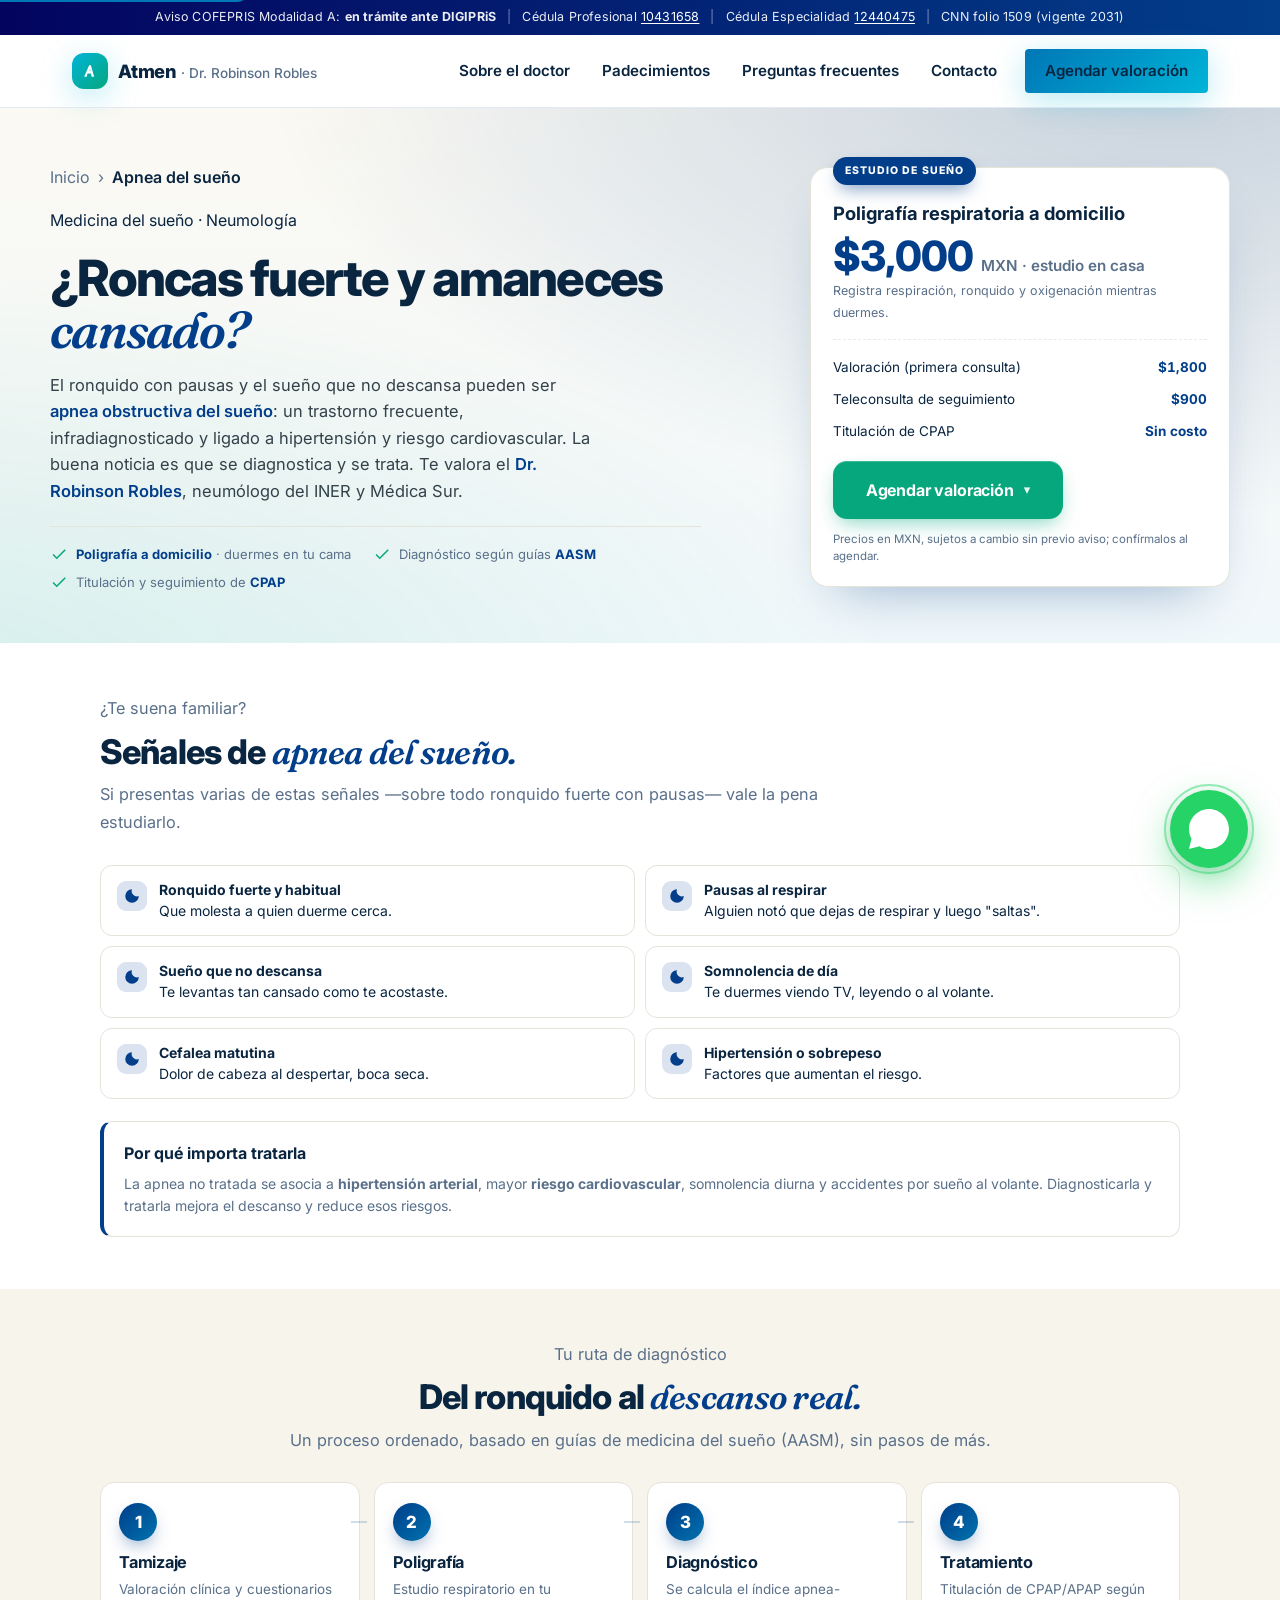
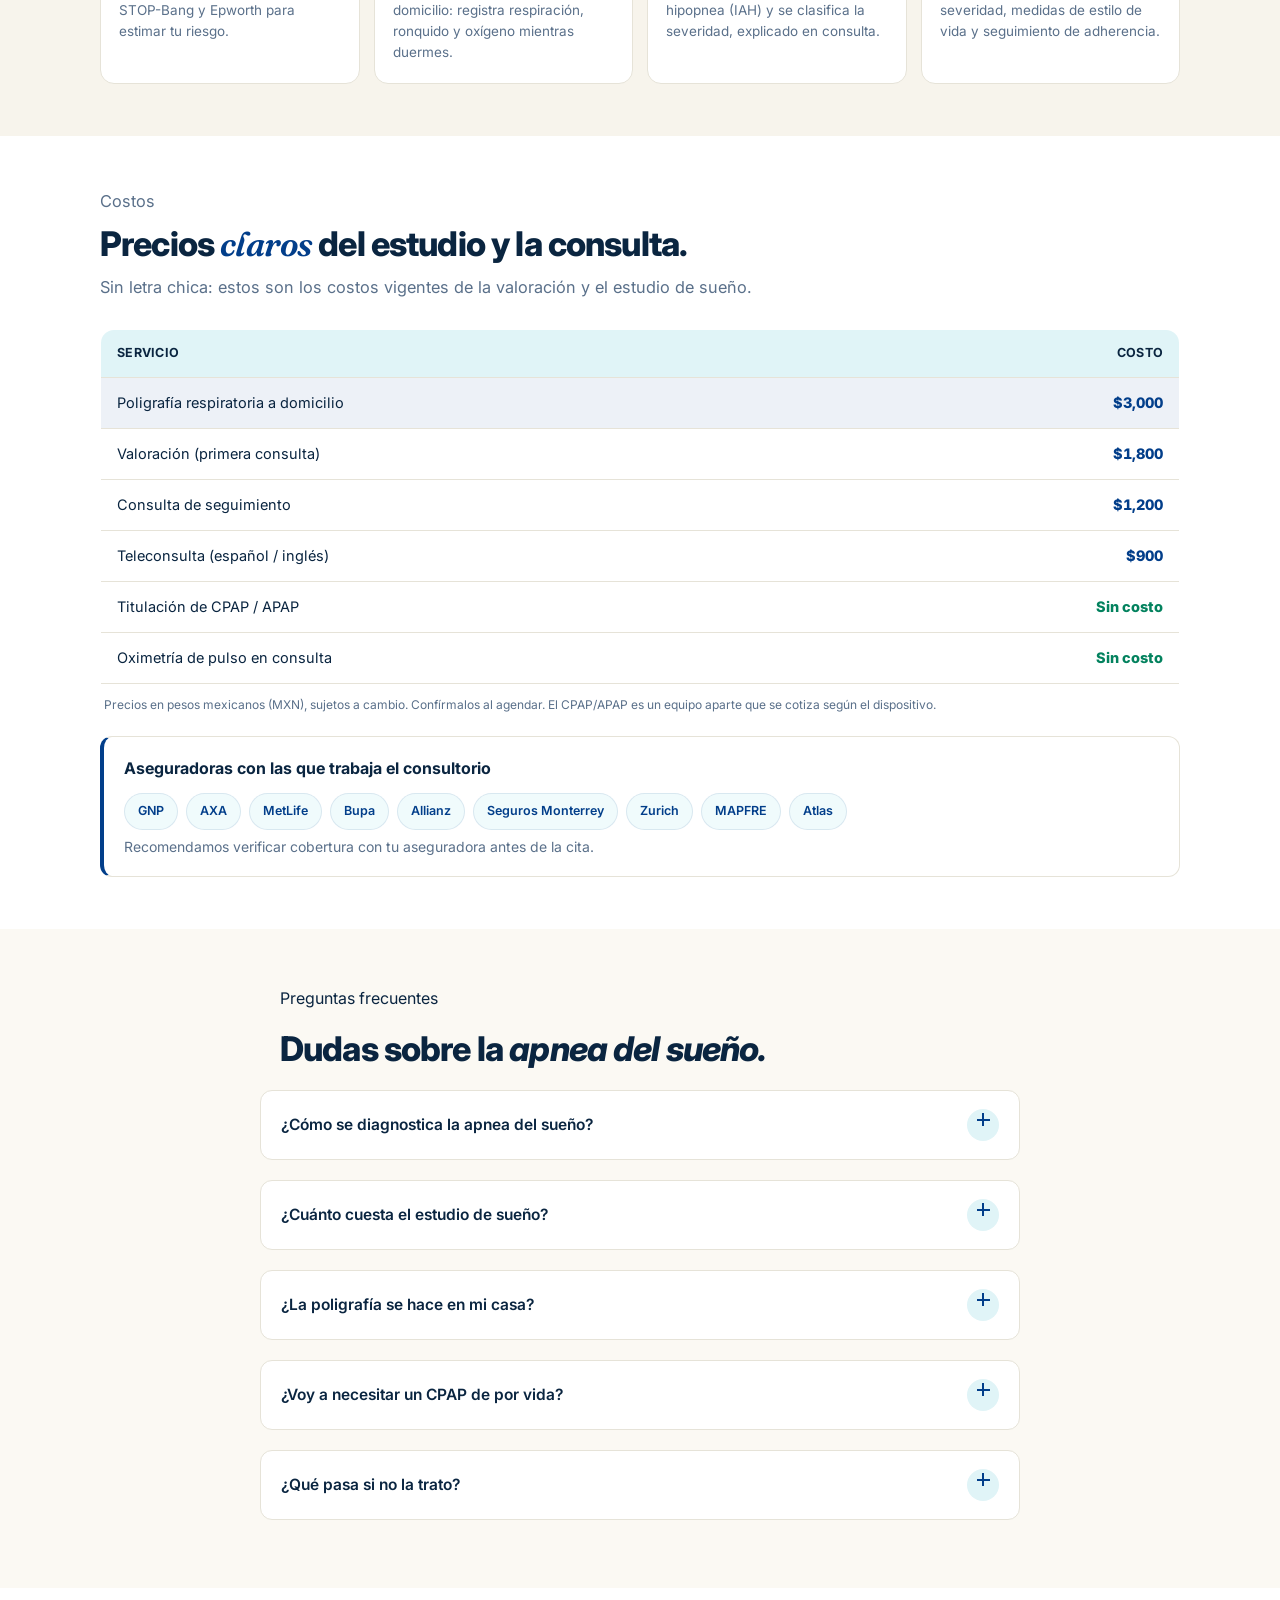
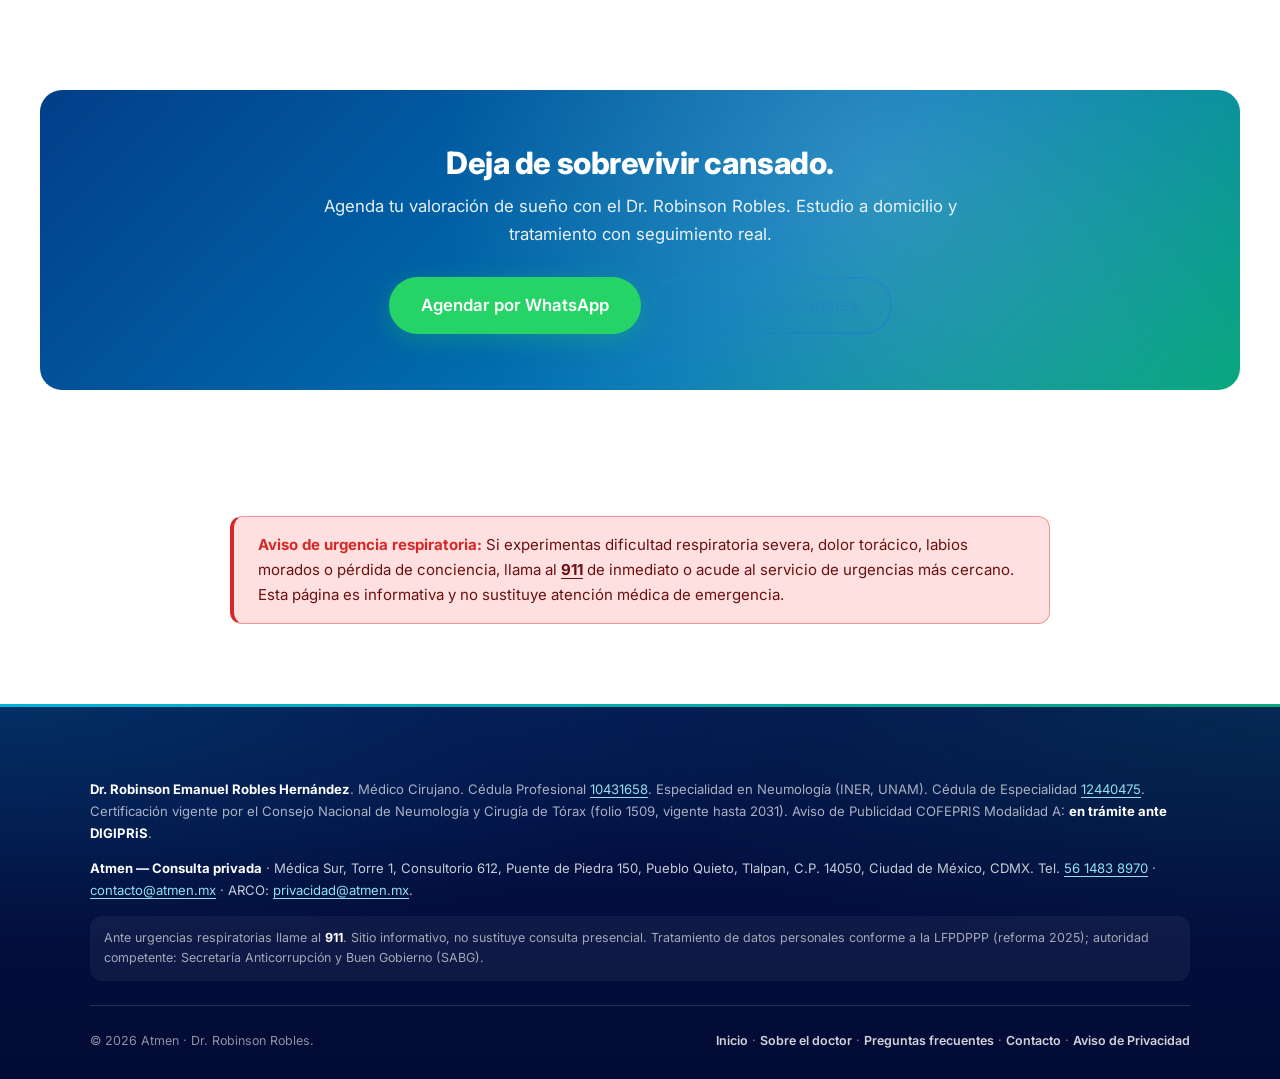
==== apnea-del-sueno/index.html @ f657e708 "feat(sitio): rediseño UX mobile-first + promos, aseguradoras y fixes de cumplimiento Landing - Padec" ====
<!DOCTYPE html>
<html lang="es-MX">
<head>
  <meta charset="UTF-8">
  <meta name="viewport" content="width=device-width, initial-scale=1.0, viewport-fit=cover">

  <title>Apnea del Sueño en CDMX | Diagnóstico y CPAP — Dr. Robinson Robles</title>
  <meta name="description" content="¿Roncas y amaneces cansado? Diagnóstico de apnea del sueño en CDMX con poligrafía respiratoria a domicilio ($3,000) y titulación de CPAP. Valoración con el Dr. Robinson Robles, neumólogo del INER y Médica Sur.">
  <meta name="author" content="Dr. Robinson Emanuel Robles Hernández">
  <meta name="robots" content="noindex, follow, max-image-preview:large">
  <meta name="theme-color" content="#023e8a" media="(prefers-color-scheme: light)">
  <meta name="theme-color" content="#03045e" media="(prefers-color-scheme: dark)">
  <meta name="format-detection" content="telephone=yes">

  <meta name="geo.region" content="MX-CMX">
  <meta name="geo.placename" content="Ciudad de México">
  <meta name="geo.position" content="19.292000;-99.173500">
  <meta name="ICBM" content="19.292000, -99.173500">

  <link rel="canonical" href="https://atmen.mx/apnea-del-sueno/">
  <link rel="alternate" hreflang="es-MX" href="https://atmen.mx/apnea-del-sueno/">
  <link rel="alternate" hreflang="x-default" href="https://atmen.mx/apnea-del-sueno/">

  <meta property="og:type" content="website">
  <meta property="og:site_name" content="Atmen">
  <meta property="og:title" content="Apnea del Sueño en CDMX | Diagnóstico y CPAP — Dr. Robinson Robles">
  <meta property="og:description" content="Diagnóstico de apnea del sueño con poligrafía respiratoria a domicilio y titulación de CPAP. Valoración con un neumólogo del INER y Médica Sur.">
  <meta property="og:url" content="https://atmen.mx/apnea-del-sueno/">
  <meta property="og:locale" content="es_MX">
  <meta property="og:image" content="https://atmen.mx/images/og-home.svg">
  <meta property="og:image:width" content="1200">
  <meta property="og:image:height" content="630">
  <meta property="og:image:alt" content="Diagnóstico de apnea del sueño con el Dr. Robinson Robles, CDMX.">

  <meta name="twitter:card" content="summary_large_image">
  <meta name="twitter:title" content="Apnea del Sueño en CDMX | Diagnóstico y CPAP — Dr. Robinson Robles">
  <meta name="twitter:description" content="Diagnóstico de apnea del sueño con poligrafía respiratoria a domicilio y titulación de CPAP.">
  <meta name="twitter:image" content="https://atmen.mx/images/og-home.svg">

  <link rel="icon" type="image/svg+xml" href="../images/favicon.svg">
  <link rel="apple-touch-icon" href="../images/favicon.svg">
  <link rel="manifest" href="../manifest.webmanifest">

  <link rel="preconnect" href="https://fonts.googleapis.com">
  <link rel="preconnect" href="https://fonts.gstatic.com" crossorigin>

  <script type="application/ld+json">
  {
    "@context": "https://schema.org",
    "@graph": [
      {
        "@type": "MedicalWebPage",
        "@id": "https://atmen.mx/apnea-del-sueno/#webpage",
        "url": "https://atmen.mx/apnea-del-sueno/",
        "name": "Apnea del Sueño en CDMX | Diagnóstico y CPAP — Dr. Robinson Robles",
        "inLanguage": "es-MX",
        "isPartOf": { "@id": "https://atmen.mx/#website" },
        "datePublished": "2026-05-28",
        "dateModified": "2026-05-28",
        "lastReviewed": "2026-05-28",
        "reviewedBy": { "@id": "https://atmen.mx/#physician" },
        "specialty": "https://schema.org/Pulmonary",
        "audience": { "@type": "MedicalAudience", "audienceType": "Patient" },
        "about": { "@type": "MedicalCondition", "name": "Apnea obstructiva del sueño", "alternateName": "SAOS" },
        "mainContentOfPage": { "@type": "WebPageElement", "cssSelector": "main" }
      },
      {
        "@type": "BreadcrumbList",
        "@id": "https://atmen.mx/apnea-del-sueno/#breadcrumb",
        "itemListElement": [
          { "@type": "ListItem", "position": 1, "name": "Inicio", "item": "https://atmen.mx/" },
          { "@type": "ListItem", "position": 2, "name": "Apnea del sueño", "item": "https://atmen.mx/apnea-del-sueno/" }
        ]
      },
      {
        "@type": ["Physician", "Person"],
        "@id": "https://atmen.mx/#physician",
        "name": "Dr. Robinson Emanuel Robles Hernández",
        "alternateName": "Dr. Robinson Robles",
        "honorificPrefix": "Dr.",
        "jobTitle": "Médico Neumólogo · Investigador clínico",
        "image": "https://atmen.mx/images/doctor-portrait.svg",
        "url": "https://atmen.mx/sobre-el-doctor/",
        "telephone": "+5215614838970",
        "email": "contacto@atmen.mx",
        "medicalSpecialty": "https://schema.org/Pulmonary",
        "knowsLanguage": ["es-MX", "en"],
        "worksFor": { "@id": "https://atmen.mx/#organization" },
        "hasCredential": [
          { "@type": "EducationalOccupationalCredential", "name": "Cédula Profesional de Médico Cirujano", "credentialCategory": "license", "identifier": "10431658" },
          { "@type": "EducationalOccupationalCredential", "name": "Cédula de Especialidad en Neumología", "credentialCategory": "license", "identifier": "12440475" }
        ],
        "sameAs": [
          "https://www.doctoralia.com.mx/robinson-robles/neumologo/ciudad-de-mexico",
          "https://scholar.google.com/citations?user=r5pw7WwAAAAJ&hl=es",
          "https://orcid.org/0000-0003-3708-7368"
        ]
      },
      {
        "@type": ["MedicalClinic", "MedicalOrganization"],
        "@id": "https://atmen.mx/#organization",
        "name": "Atmen — Consultorio del Dr. Robinson Robles",
        "url": "https://atmen.mx/",
        "telephone": "+5215614838970",
        "email": "contacto@atmen.mx",
        "priceRange": "$$",
        "currenciesAccepted": "MXN",
        "medicalSpecialty": "https://schema.org/Pulmonary",
        "address": { "@type": "PostalAddress", "streetAddress": "Puente de Piedra 150, Torre 1, Consultorio 612", "addressLocality": "Tlalpan", "addressRegion": "CDMX", "postalCode": "14050", "addressCountry": "MX" },
        "geo": { "@type": "GeoCoordinates", "latitude": 19.292000, "longitude": -99.173500 },
        "containedInPlace": { "@type": "Hospital", "name": "Hospital Médica Sur", "url": "https://www.medicasur.com.mx/" },
        "aggregateRating": { "@type": "AggregateRating", "bestRating": "5", "worstRating": "1", "ratingValue": "4.9", "ratingCount": 131, "reviewCount": 131 }
      },
      {
        "@type": "FAQPage",
        "@id": "https://atmen.mx/apnea-del-sueno/#faq",
        "mainEntity": [
          { "@type": "Question", "name": "¿Cómo se diagnostica la apnea del sueño?", "acceptedAnswer": { "@type": "Answer", "text": "Se inicia con una valoración clínica y cuestionarios de tamizaje (STOP-Bang, Epworth). El diagnóstico se confirma con una poligrafía respiratoria, que en muchos casos puede realizarse en tu domicilio, o con polisomnografía cuando el caso lo amerita. El resultado se expresa en el índice de apnea-hipopnea (IAH)." } },
          { "@type": "Question", "name": "¿Cuánto cuesta el estudio de sueño?", "acceptedAnswer": { "@type": "Answer", "text": "La poligrafía respiratoria tiene un costo de $3,000 MXN y la valoración (primera consulta) $1,800 MXN. Precios sujetos a cambio; confírmalos al agendar." } },
          { "@type": "Question", "name": "¿La poligrafía se hace en casa?", "acceptedAnswer": { "@type": "Answer", "text": "En la mayoría de los casos sí: es un estudio domiciliario que registra tu respiración, ronquido y oxigenación mientras duermes en tu propia cama. La polisomnografía en laboratorio se reserva para casos seleccionados." } },
          { "@type": "Question", "name": "¿Qué es el CPAP y necesito uno de por vida?", "acceptedAnswer": { "@type": "Answer", "text": "El CPAP es un dispositivo que mantiene la vía aérea abierta con presión de aire durante el sueño; es el tratamiento de referencia para la apnea moderada a grave. La necesidad y duración dependen de la severidad y de medidas como el control de peso. El plan se individualiza y se ajusta en seguimiento." } },
          { "@type": "Question", "name": "¿Qué riesgos tiene no tratar la apnea?", "acceptedAnswer": { "@type": "Answer", "text": "La apnea del sueño no tratada se asocia a hipertensión arterial, mayor riesgo cardiovascular, somnolencia diurna, accidentes por sueño al volante y deterioro de la calidad de vida. El tratamiento busca reducir esos riesgos." } }
        ]
      }
    ]
  }
  </script>

  <link rel="stylesheet" href="https://fonts.googleapis.com/css2?family=Fraunces:ital,opsz,wght@1,9..144,500&family=Inter:wght@400;500;600;700;800&display=swap" media="print" onload="this.media='all'">
  <noscript><link rel="stylesheet" href="https://fonts.googleapis.com/css2?family=Fraunces:ital,opsz,wght@1,9..144,500&family=Inter:wght@400;500;600;700;800&display=swap"></noscript>

  <link rel="stylesheet" href="../css/tokens.css">
  <link rel="stylesheet" href="../css/site.css">
  <link rel="stylesheet" href="../css/premium.css">
  <link rel="stylesheet" href="../css/signature.css">
  <link rel="stylesheet" href="../css/promo.css">
</head>
<body class="has-sticky-cta theme-sueno">
  <script>document.body.classList.add('js-enabled');</script>

  <a class="skip-link" href="#main">Saltar al contenido principal</a>

  <div class="top-bar-legal" role="region" aria-label="Cumplimiento sanitario">
    <span>Aviso COFEPRIS Modalidad A: <strong>en trámite ante DIGIPRiS</strong></span>
    <span class="sep" aria-hidden="true">|</span>
    <span>Cédula Profesional <a href="https://www.cedulaprofesional.sep.gob.mx/" rel="external noopener">10431658</a></span>
    <span class="sep" aria-hidden="true">|</span>
    <span>Cédula Especialidad <a href="https://www.cedulaprofesional.sep.gob.mx/" rel="external noopener">12440475</a></span>
    <span class="sep" aria-hidden="true">|</span>
    <span>CNN folio 1509 (vigente 2031)</span>
  </div>

  <nav class="navbar" id="mainNav" aria-label="Navegación principal">
    <div class="navbar__container">
      <a href="../index.html" class="navbar__brand" aria-label="Atmen — Inicio">
        <span class="navbar__brand-mark" aria-hidden="true">
          <svg viewBox="0 0 24 24" width="20" height="20" fill="currentColor"><path d="M11 5h2l4 14h-3l-1-4h-4l-1 4H5z M11.6 12h.8L12 8.5z"/></svg>
        </span>
        <span>Atmen <span class="navbar__brand-suffix">· Dr. Robinson Robles</span></span>
      </a>
      <button class="navbar__toggler" type="button" aria-label="Abrir menú de navegación" aria-expanded="false" aria-controls="navMenu">
        <span class="bar" aria-hidden="true"></span>
        <span class="bar" aria-hidden="true"></span>
        <span class="bar" aria-hidden="true"></span>
      </button>
      <ul class="navbar__menu" id="navMenu">
        <li><a href="../sobre-el-doctor/index.html">Sobre el doctor</a></li>
        <li><a href="../index.html#padecimientos">Padecimientos</a></li>
        <li><a href="../preguntas-frecuentes/index.html">Preguntas frecuentes</a></li>
        <li><a href="../contacto/index.html">Contacto</a></li>
        <li>
          <a class="btn btn--primary btn-pro navbar__cta" href="https://wa.me/5215614838970?text=Hola%2C%20vi%20la%20p%C3%A1gina%20de%20apnea%20del%20sue%C3%B1o%20y%20quiero%20agendar%20una%20valoraci%C3%B3n.">
            Agendar valoración
          </a>
        </li>
      </ul>
    </div>
  </nav>

  <a class="whatsapp-float" href="https://wa.me/5215614838970?text=Hola%2C%20vi%20la%20p%C3%A1gina%20de%20apnea%20del%20sue%C3%B1o%20y%20quiero%20agendar%20una%20valoraci%C3%B3n." aria-label="Agendar valoración por WhatsApp">
    <span class="whatsapp-float__label">Agendar por WhatsApp</span>
    <svg viewBox="0 0 24 24" fill="currentColor" aria-hidden="true"><path d="M17.6 14.3c-.3-.1-1.7-.8-1.9-.9s-.5-.1-.6.1c-.2.3-.7.9-.9 1.1s-.3.2-.6.1c-.3-.1-1.2-.5-2.4-1.5-.9-.8-1.5-1.8-1.7-2.1-.2-.3 0-.4.1-.5.1-.1.3-.3.4-.5.1-.2.2-.3.3-.5.1-.2 0-.4 0-.5s-.6-1.5-.9-2c-.2-.5-.4-.4-.6-.4h-.5c-.2 0-.5.1-.7.4-.2.3-.9.9-.9 2.2 0 1.3.9 2.5 1.1 2.7.1.2 1.9 2.9 4.6 4.1 2.7 1.1 2.7.7 3.2.7.5 0 1.7-.7 1.9-1.4.2-.7.2-1.2.2-1.4-.1-.1-.3-.2-.6-.3zM12 0C5.4 0 0 5.4 0 12c0 2.1.5 4.1 1.5 5.9L0 24l6.3-1.7C8 23.4 9.9 24 12 24c6.6 0 12-5.4 12-12S18.6 0 12 0z"/></svg>
  </a>

  <main id="main">

    <!-- ===== HERO promo ===== -->
    <section class="promo-hero" aria-labelledby="promo-title">
      <div class="promo-hero__inner">
        <div class="promo-hero__copy">
          <ol class="promo-bc">
            <li><a href="../index.html">Inicio</a></li>
            <li aria-hidden="true">›</li>
            <li aria-current="page">Apnea del sueño</li>
          </ol>

          <p class="atmen-kicker">Medicina del sueño · Neumología</p>

          <h1 id="promo-title" class="promo-h1">
            ¿Roncas fuerte y amaneces <em>cansado?</em>
          </h1>

          <p class="promo-lede">
            El ronquido con pausas y el sueño que no descansa pueden ser
            <b>apnea obstructiva del sueño</b>: un trastorno frecuente, infradiagnosticado y
            ligado a hipertensión y riesgo cardiovascular. La buena noticia es que se
            diagnostica y se trata. Te valora el <b>Dr. Robinson Robles</b>, neumólogo del
            INER y Médica Sur.
          </p>

          <ul class="promo-trust">
            <li><svg viewBox="0 0 24 24" fill="currentColor" aria-hidden="true"><path d="M9 16.17 4.83 12l-1.42 1.41L9 19 21 7l-1.41-1.41z"/></svg> <span><b>Poligrafía a domicilio</b> · duermes en tu cama</span></li>
            <li><svg viewBox="0 0 24 24" fill="currentColor" aria-hidden="true"><path d="M9 16.17 4.83 12l-1.42 1.41L9 19 21 7l-1.41-1.41z"/></svg> <span>Diagnóstico según guías <b>AASM</b></span></li>
            <li><svg viewBox="0 0 24 24" fill="currentColor" aria-hidden="true"><path d="M9 16.17 4.83 12l-1.42 1.41L9 19 21 7l-1.41-1.41z"/></svg> <span>Titulación y seguimiento de <b>CPAP</b></span></li>
          </ul>
        </div>

        <aside class="offer-card" aria-label="Costos del estudio de sueño">
          <span class="offer-card__tag">Estudio de sueño</span>
          <p class="offer-card__title">Poligrafía respiratoria a domicilio</p>
          <p class="offer-card__price"><b>$3,000</b> <small>MXN · estudio en casa</small></p>
          <p class="offer-card__note">Registra respiración, ronquido y oxigenación mientras duermes.</p>

          <ul class="offer-card__list">
            <li><span>Valoración (primera consulta)</span><span>$1,800</span></li>
            <li><span>Teleconsulta de seguimiento</span><span>$900</span></li>
            <li><span>Titulación de CPAP</span><span>Sin costo</span></li>
          </ul>

          <div class="agendar" data-agendar>
            <button type="button" class="agendar__btn" aria-haspopup="menu" aria-expanded="false" aria-controls="agendar-menu-1">
              Agendar valoración <span class="agendar__chev" aria-hidden="true">▾</span>
            </button>
            <div id="agendar-menu-1" class="agendar__menu" role="menu" hidden>
              <p class="agendar__head">Elige cómo prefieres agendar</p>
              <a class="agendar__item agendar__item--wa" role="menuitem" href="https://wa.me/5215614838970?text=Hola%2C%20vi%20la%20p%C3%A1gina%20de%20apnea%20del%20sue%C3%B1o%20y%20quiero%20agendar%20una%20valoraci%C3%B3n.">
                <span class="agendar__ic" aria-hidden="true">✓</span>
                <span class="agendar__lbl"><b>WhatsApp</b><span>Respuesta en minutos · horario hábil</span></span>
                <span class="agendar__arr" aria-hidden="true">→</span>
              </a>
              <a class="agendar__item" role="menuitem" href="tel:+5215614838970">
                <span class="agendar__ic" aria-hidden="true">☏</span>
                <span class="agendar__lbl"><b>Llamada directa</b><span>56 1483 8970 · línea consultorio</span></span>
                <span class="agendar__arr" aria-hidden="true">→</span>
              </a>
              <a class="agendar__item" role="menuitem" href="https://www.doctoralia.com.mx/robinson-robles/neumologo/ciudad-de-mexico" target="_blank" rel="noopener">
                <span class="agendar__ic" aria-hidden="true">▦</span>
                <span class="agendar__lbl"><b>Agendar online</b><span>Doctoralia · disponible 24/7</span></span>
                <span class="agendar__arr" aria-hidden="true">→</span>
              </a>
            </div>
          </div>
          <p class="offer-card__fineprint">Precios en MXN, sujetos a cambio sin previo aviso; confírmalos al agendar.</p>
        </aside>
      </div>
    </section>

    <!-- ===== Síntomas / STOP-Bang ===== -->
    <section class="promo-section" aria-labelledby="sintomas-title">
      <div class="promo-wrap">
        <div class="promo-head">
          <p class="atmen-kicker">¿Te suena familiar?</p>
          <h2 id="sintomas-title">Señales de <em>apnea del sueño.</em></h2>
          <p>Si presentas varias de estas señales —sobre todo ronquido fuerte con pausas— vale la pena estudiarlo.</p>
        </div>

        <div class="symptom-grid">
          <div class="symptom"><span class="symptom__ic" aria-hidden="true"><svg viewBox="0 0 24 24" fill="currentColor"><path d="M12 3a9 9 0 109 9 7 7 0 01-9-9z"/></svg></span><p><b>Ronquido fuerte y habitual</b>Que molesta a quien duerme cerca.</p></div>
          <div class="symptom"><span class="symptom__ic" aria-hidden="true"><svg viewBox="0 0 24 24" fill="currentColor"><path d="M12 3a9 9 0 109 9 7 7 0 01-9-9z"/></svg></span><p><b>Pausas al respirar</b>Alguien notó que dejas de respirar y luego "saltas".</p></div>
          <div class="symptom"><span class="symptom__ic" aria-hidden="true"><svg viewBox="0 0 24 24" fill="currentColor"><path d="M12 3a9 9 0 109 9 7 7 0 01-9-9z"/></svg></span><p><b>Sueño que no descansa</b>Te levantas tan cansado como te acostaste.</p></div>
          <div class="symptom"><span class="symptom__ic" aria-hidden="true"><svg viewBox="0 0 24 24" fill="currentColor"><path d="M12 3a9 9 0 109 9 7 7 0 01-9-9z"/></svg></span><p><b>Somnolencia de día</b>Te duermes viendo TV, leyendo o al volante.</p></div>
          <div class="symptom"><span class="symptom__ic" aria-hidden="true"><svg viewBox="0 0 24 24" fill="currentColor"><path d="M12 3a9 9 0 109 9 7 7 0 01-9-9z"/></svg></span><p><b>Cefalea matutina</b>Dolor de cabeza al despertar, boca seca.</p></div>
          <div class="symptom"><span class="symptom__ic" aria-hidden="true"><svg viewBox="0 0 24 24" fill="currentColor"><path d="M12 3a9 9 0 109 9 7 7 0 01-9-9z"/></svg></span><p><b>Hipertensión o sobrepeso</b>Factores que aumentan el riesgo.</p></div>
        </div>

        <div class="risk-note" style="margin-top:22px;">
          <b>Por qué importa tratarla</b>
          <p>La apnea no tratada se asocia a <strong>hipertensión arterial</strong>, mayor <strong>riesgo cardiovascular</strong>, somnolencia diurna y accidentes por sueño al volante. Diagnosticarla y tratarla mejora el descanso y reduce esos riesgos.</p>
        </div>
      </div>
    </section>

    <!-- ===== Cómo funciona ===== -->
    <section class="promo-section promo-section--warm" aria-labelledby="como-title">
      <div class="promo-wrap">
        <div class="promo-head promo-head--center">
          <p class="atmen-kicker">Tu ruta de diagnóstico</p>
          <h2 id="como-title">Del ronquido al <em>descanso real.</em></h2>
          <p>Un proceso ordenado, basado en guías de medicina del sueño (AASM), sin pasos de más.</p>
        </div>

        <ol class="steps">
          <li class="step"><div class="step__n">1</div><h3>Tamizaje</h3><p>Valoración clínica y cuestionarios STOP-Bang y Epworth para estimar tu riesgo.</p></li>
          <li class="step"><div class="step__n">2</div><h3>Poligrafía</h3><p>Estudio respiratorio en tu domicilio: registra respiración, ronquido y oxígeno mientras duermes.</p></li>
          <li class="step"><div class="step__n">3</div><h3>Diagnóstico</h3><p>Se calcula el índice apnea-hipopnea (IAH) y se clasifica la severidad, explicado en consulta.</p></li>
          <li class="step"><div class="step__n">4</div><h3>Tratamiento</h3><p>Titulación de CPAP/APAP según severidad, medidas de estilo de vida y seguimiento de adherencia.</p></li>
        </ol>
      </div>
    </section>

    <!-- ===== Precios ===== -->
    <section class="promo-section" aria-labelledby="precios-title">
      <div class="promo-wrap">
        <div class="promo-head">
          <p class="atmen-kicker">Costos</p>
          <h2 id="precios-title">Precios <em>claros</em> del estudio y la consulta.</h2>
          <p>Sin letra chica: estos son los costos vigentes de la valoración y el estudio de sueño.</p>
        </div>

        <table class="price-table">
          <caption>Precios en pesos mexicanos (MXN), sujetos a cambio. Confírmalos al agendar. El CPAP/APAP es un equipo aparte que se cotiza según el dispositivo.</caption>
          <thead>
            <tr><th scope="col">Servicio</th><th scope="col">Costo</th></tr>
          </thead>
          <tbody>
            <tr class="is-feature"><td>Poligrafía respiratoria a domicilio</td><td><span class="price-amt">$3,000</span></td></tr>
            <tr><td>Valoración (primera consulta)</td><td><span class="price-amt">$1,800</span></td></tr>
            <tr><td>Consulta de seguimiento</td><td><span class="price-amt">$1,200</span></td></tr>
            <tr><td>Teleconsulta (español / inglés)</td><td><span class="price-amt">$900</span></td></tr>
            <tr><td>Titulación de CPAP / APAP</td><td><span class="price-free">Sin costo</span></td></tr>
            <tr><td>Oximetría de pulso en consulta</td><td><span class="price-free">Sin costo</span></td></tr>
          </tbody>
        </table>

        <div class="risk-note" style="margin-top:22px;">
          <b>Aseguradoras con las que trabaja el consultorio</b>
          <div class="insurers">
            <span>GNP</span><span>AXA</span><span>MetLife</span><span>Bupa</span><span>Allianz</span><span>Seguros Monterrey</span><span>Zurich</span><span>MAPFRE</span><span>Atlas</span>
          </div>
          <p>Recomendamos verificar cobertura con tu aseguradora antes de la cita.</p>
        </div>
      </div>
    </section>

    <!-- ===== FAQ ===== -->
    <section class="faq-accordion" aria-labelledby="faq-title">
      <div class="faq-accordion__head">
        <p class="atmen-kicker">Preguntas frecuentes</p>
        <h2 id="faq-title" class="faq-accordion__h headline">Dudas sobre la <em>apnea del sueño.</em></h2>
      </div>
      <div class="faq-accordion__list" data-faq>
        <details class="faq-item"><summary><span class="faq-q">¿Cómo se diagnostica la apnea del sueño?</span><span class="faq-chev" aria-hidden="true">+</span></summary><div class="faq-a"><p>Con valoración clínica, cuestionarios de tamizaje (STOP-Bang, Epworth) y un estudio de sueño. La <strong>poligrafía respiratoria</strong> suele realizarse en casa; la polisomnografía en laboratorio se reserva para casos seleccionados. El resultado se expresa en el índice apnea-hipopnea (IAH).</p></div></details>
        <details class="faq-item"><summary><span class="faq-q">¿Cuánto cuesta el estudio de sueño?</span><span class="faq-chev" aria-hidden="true">+</span></summary><div class="faq-a"><p>La poligrafía respiratoria cuesta <strong>$3,000</strong> y la valoración inicial <strong>$1,800</strong> (MXN). Precios sujetos a cambio; confírmalos al agendar.</p></div></details>
        <details class="faq-item"><summary><span class="faq-q">¿La poligrafía se hace en mi casa?</span><span class="faq-chev" aria-hidden="true">+</span></summary><div class="faq-a"><p>En la mayoría de los casos sí. Es un estudio domiciliario que registra tu respiración, ronquido y oxigenación mientras duermes en tu propia cama, lo que suele dar un sueño más representativo.</p></div></details>
        <details class="faq-item"><summary><span class="faq-q">¿Voy a necesitar un CPAP de por vida?</span><span class="faq-chev" aria-hidden="true">+</span></summary><div class="faq-a"><p>El CPAP es el tratamiento de referencia para la apnea moderada a grave. La necesidad y la duración dependen de la severidad y de medidas como el control de peso. El plan se individualiza y se ajusta en cada seguimiento.</p></div></details>
        <details class="faq-item"><summary><span class="faq-q">¿Qué pasa si no la trato?</span><span class="faq-chev" aria-hidden="true">+</span></summary><div class="faq-a"><p>La apnea no tratada se asocia a hipertensión, mayor riesgo cardiovascular, somnolencia diurna y accidentes por sueño al volante. El tratamiento busca reducir esos riesgos y mejorar tu descanso.</p></div></details>
      </div>
    </section>

    <!-- ===== CTA ===== -->
    <section class="section">
      <div class="container">
        <div class="cta-aurora reveal-up">
          <h2>Deja de sobrevivir cansado.</h2>
          <p>Agenda tu valoración de sueño con el Dr. Robinson Robles. Estudio a domicilio y tratamiento con seguimiento real.</p>
          <div class="cta-aurora__actions">
            <a class="btn btn--whatsapp btn--lg btn-pro" href="https://wa.me/5215614838970?text=Hola%2C%20vi%20la%20p%C3%A1gina%20de%20apnea%20del%20sue%C3%B1o%20y%20quiero%20agendar%20una%20valoraci%C3%B3n.">Agendar por WhatsApp</a>
            <a class="btn btn--ghost btn--lg" href="../contacto/index.html">Ver todos los canales</a>
          </div>
        </div>
      </div>
    </section>

    <!-- ===== Disclaimer urgencia 911 ===== -->
    <div class="container container--narrow">
      <aside class="medical-notice medical-notice--alert" role="note">
        <strong>Aviso de urgencia respiratoria:</strong>
        Si experimentas dificultad respiratoria severa, dolor torácico, labios morados o pérdida de conciencia, llama al
        <a href="tel:911">911</a> de inmediato o acude al servicio de urgencias más cercano. Esta página es informativa y no sustituye atención médica de emergencia.
      </aside>
    </div>

  </main>

  <footer>
    <section class="footer-compliance" aria-label="Información profesional Art. 83 LGS">
      <p>
        <strong>Dr. Robinson Emanuel Robles Hernández</strong>.
        Médico Cirujano. Cédula Profesional <a href="https://www.cedulaprofesional.sep.gob.mx/" rel="external noopener">10431658</a>.
        Especialidad en Neumología (INER, UNAM). Cédula de Especialidad <a href="https://www.cedulaprofesional.sep.gob.mx/" rel="external noopener">12440475</a>.
        Certificación vigente por el Consejo Nacional de Neumología y Cirugía de Tórax (folio 1509, vigente hasta 2031).
        Aviso de Publicidad COFEPRIS Modalidad A: <strong>en trámite ante DIGIPRiS</strong>.
      </p>
      <p class="address">
        <strong>Atmen — Consulta privada</strong> · Médica Sur, Torre 1, Consultorio 612, Puente de Piedra 150, Pueblo Quieto, Tlalpan, C.P. 14050, Ciudad de México, CDMX.
        Tel. <a href="tel:+5215614838970">56 1483 8970</a> · <a href="mailto:contacto@atmen.mx">contacto@atmen.mx</a> · ARCO: <a href="mailto:privacidad@atmen.mx">privacidad@atmen.mx</a>.
      </p>
      <p class="disclaimer-emergency">
        Ante urgencias respiratorias llame al <strong>911</strong>. Sitio informativo, no sustituye consulta presencial. Tratamiento de datos personales conforme a la LFPDPPP (reforma 2025); autoridad competente: Secretaría Anticorrupción y Buen Gobierno (SABG).
      </p>
    </section>
    <p class="footer-meta">
      <span>© 2026 Atmen · Dr. Robinson Robles.</span>
      <span>
        <a href="../index.html">Inicio</a> ·
        <a href="../sobre-el-doctor/index.html">Sobre el doctor</a> ·
        <a href="../preguntas-frecuentes/index.html">Preguntas frecuentes</a> ·
        <a href="../contacto/index.html">Contacto</a> ·
        <a href="../aviso-de-privacidad/index.html">Aviso de Privacidad</a>
      </span>
    </p>
  </footer>

  <!-- Barra CTA sticky (móvil) -->
  <div class="sticky-cta" role="region" aria-label="Agendar valoración">
    <div class="sticky-cta__price"><b>Estudio de sueño $3,000</b><span>Poligrafía a domicilio · valoración $1,800</span></div>
    <a class="btn btn--whatsapp" href="https://wa.me/5215614838970?text=Hola%2C%20vi%20la%20p%C3%A1gina%20de%20apnea%20del%20sue%C3%B1o%20y%20quiero%20agendar%20una%20valoraci%C3%B3n.">Agendar</a>
  </div>

  <script defer src="../js/site-nav.js"></script>
  <script defer src="../js/reveal.js"></script>
  <script defer src="../js/datalayer.js"></script>
  <script defer src="../js/agendar-menu.js"></script>
</body>
</html>
---- css/tokens.css ----
/* =========================================================
   Atmen — Design Tokens
   Paleta: azul claro (sea/sky) + verde (leaf/pine)
   Referencia: módulo 07 + Apéndice B del playbook médico.
   ========================================================= */

:root {
  /* === Anchors azules (de profundo a claro) === */
  --ocean-deep:   #03045e;  /* navy más profundo, casi tinta */
  --ocean:        #023e8a;  /* navy/sea profundo */
  --sea:          #0077b6;  /* azul medio para botones primarios */
  --bay:          #0096c7;  /* azul-cyan medio */
  --sky:          #00b4d8;  /* azul claro brillante (acento ojos) */
  --aqua:         #48cae4;  /* azul-cyan claro */
  --mist:         #90e0ef;  /* azul muy claro */
  --foam:         #caf0f8;  /* azul lavado */

  /* === Verdes respiratorios === */
  --leaf-deep:    #03825e;  /* verde profundo, contraste blanco */
  --leaf:         #06a77d;  /* verde vivo principal */
  --pine:         #2a9d8f;  /* verde-teal, acento secundario */
  --sage:         #52b788;  /* verde claro */
  --moss:         #95d5b2;  /* verde muy claro */
  --mint:         #d8f3dc;  /* mint pastel */

  /* === Neutros === */
  --paper:        #ffffff;
  --cloud:        #f0fbfc;  /* fondo claro azul muy lavado */
  --cloud-alt:    #e0f4f7;
  --ink:          #0a2540;  /* texto principal */
  --ink-muted:    #5a708a;  /* texto secundario (≥4.5:1 sobre paper) */
  --border:       rgba(2,62,138,.10);
  --border-strong:rgba(2,62,138,.18);

  /* === Editoriales (rediseño v3) === */
  --cream:        #fbf9f3;  /* fondo editorial cálido */
  --paper-warm:   #f7f4ec;  /* fondo de secciones tipo revista */
  --line-soft:    #e6e3d8;  /* hairline editorial */
  --muted:        var(--ink-muted);

  /* === Acentos semánticos (reescritibles por página) === */
  --accent:       var(--sea);
  --accent-soft:  var(--mist);
  --accent-2:     var(--leaf);
  --accent-2-soft:var(--moss);
  --warn:         #d62828;
  --warn-soft:    #ffe0e0;

  /* === Tipografía === */
  --font-sans:    "Inter", "Plus Jakarta Sans", -apple-system, system-ui, "Segoe UI", Roboto, sans-serif;
  --font-display: "Inter", "Plus Jakarta Sans", system-ui, sans-serif;
  --font-serif:   "Fraunces", Georgia, "Times New Roman", serif;

  /* === Escala fluida (clamp) === */
  --fs-xs:   clamp(.75rem, .73rem + .1vw, .8rem);
  --fs-sm:   clamp(.85rem, .82rem + .15vw, .92rem);
  --fs-base: 1rem;
  --fs-md:   clamp(1.05rem, 1rem + .25vw, 1.15rem);
  --fs-lg:   clamp(1.25rem, 1.15rem + .5vw, 1.5rem);
  --fs-xl:   clamp(1.5rem, 1.3rem + 1vw, 2rem);
  --fs-2xl:  clamp(2rem, 1.6rem + 2vw, 2.8rem);
  --fs-3xl:  clamp(2.4rem, 1.9rem + 2.8vw, 3.6rem);
  --fs-hero: clamp(2.4rem, 6.5vw, 4.4rem);

  /* === Espaciado escala 4px === */
  --sp-1: 4px;   --sp-2: 8px;   --sp-3: 12px;  --sp-4: 16px;
  --sp-5: 24px;  --sp-6: 32px;  --sp-7: 48px;  --sp-8: 64px;
  --sp-9: 80px;  --sp-10: 96px; --sp-11: 128px;

  /* === Radius === */
  --r-sm: 8px;
  --r-md: 12px;
  --r-lg: 16px;
  --r-xl: 22px;
  --r-2xl: 28px;
  --r-pill: 100px;

  /* === Sombras (en azul-tinte) === */
  --shadow-xs:   0 1px 6px  rgba(2,62,138,.05);
  --shadow-sm:   0 2px 14px rgba(2,62,138,.07);
  --shadow-md:   0 6px 32px rgba(2,62,138,.09);
  --shadow-lg:   0 16px 60px rgba(2,62,138,.12);
  --shadow-xl:   0 24px 80px rgba(2,62,138,.18);
  --shadow-sky:  0 8px 32px rgba(0,180,216,.28);
  --shadow-leaf: 0 8px 32px rgba(6,167,125,.26);

  /* === Easing === */
  --ease:        cubic-bezier(.16, 1, .3, 1);
  --ease-in:     cubic-bezier(.4, 0, 1, 1);
  --ease-out:    cubic-bezier(0, 0, .2, 1);
  --ease-in-out: cubic-bezier(.4, 0, .2, 1);

  /* === Z-index === */
  --z-toast:    60;
  --z-fab:      50;
  --z-nav:      40;
  --z-overlay:  30;
  --z-dropdown: 20;
}

/* Override por página/sección */
.theme-asma   { --accent: var(--leaf); --accent-soft: var(--mint); }
.theme-epoc   { --accent: #ff6b35;     --accent-soft: #fde4d8; }
.theme-sueno  { --accent: var(--ocean);--accent-soft: var(--foam); }
---- css/site.css ----
/* =========================================================
   Atmen — Stylesheet principal
   ========================================================= */

/* === Reset minimal === */
*, *::before, *::after { box-sizing: border-box; }
html { -webkit-text-size-adjust: 100%; scroll-behavior: smooth; }
body {
  margin: 0;
  font-family: var(--font-sans);
  font-size: var(--fs-base);
  line-height: 1.65;
  color: var(--ink);
  background: var(--paper);
  -webkit-font-smoothing: antialiased;
  -moz-osx-font-smoothing: grayscale;
  text-rendering: optimizeLegibility;
}
img, picture, svg, video { max-width: 100%; height: auto; display: block; }
a { color: var(--sea); text-decoration: underline; text-underline-offset: 3px; transition: color .2s var(--ease); }
a:hover { color: var(--ocean); text-decoration-thickness: 2px; }
button { font: inherit; cursor: pointer; }

/* === Tipografía === */
h1, h2, h3, h4, h5, h6 { color: var(--ink); margin: 0 0 var(--sp-4); font-weight: 700; }
h1 { font-size: var(--fs-3xl); font-weight: 800; line-height: 1.05; letter-spacing: -.025em; }
h2 { font-size: var(--fs-2xl); font-weight: 800; line-height: 1.1;  letter-spacing: -.02em; }
h3 { font-size: var(--fs-xl);  font-weight: 700; line-height: 1.2;  letter-spacing: -.015em; }
h4 { font-size: var(--fs-lg);  font-weight: 700; line-height: 1.3; }
p, li { font-size: var(--fs-base); line-height: 1.7; }
.lead { font-size: var(--fs-md); line-height: 1.6; color: var(--ink); max-width: 65ch; }
.eyebrow {
  display: inline-flex; align-items: center; gap: .55rem;
  font-size: var(--fs-xs); font-weight: 700; letter-spacing: .15em;
  text-transform: uppercase; color: var(--sea);
}
.eyebrow .dot {
  width: 8px; height: 8px; border-radius: 50%;
  background: var(--leaf);
  box-shadow: 0 0 0 4px rgba(6,167,125,.18);
  animation: pulse-dot 2.4s ease-in-out infinite;
}
@keyframes pulse-dot {
  0%, 100% { box-shadow: 0 0 0 4px rgba(6,167,125,.18); }
  50%      { box-shadow: 0 0 0 8px rgba(6,167,125,.06); }
}

/* === Layout primitives === */
.section {
  padding-block: clamp(56px, 8vw, 112px);
  padding-inline: clamp(16px, 4vw, 32px);
}
.section--tight { padding-block: clamp(40px, 6vw, 80px); }
.container { max-width: 1200px; margin-inline: auto; }
.container--narrow { max-width: 820px; }

.grid { display: grid; gap: var(--sp-5); }
.grid-2 { grid-template-columns: repeat(2, minmax(0, 1fr)); }
.grid-3 { grid-template-columns: repeat(3, minmax(0, 1fr)); }
.grid-4 { grid-template-columns: repeat(4, minmax(0, 1fr)); }
@media (max-width: 900px) {
  .grid-3, .grid-4 { grid-template-columns: repeat(2, minmax(0, 1fr)); }
}
@media (max-width: 560px) {
  .grid-2, .grid-3, .grid-4 { grid-template-columns: 1fr; }
}

/* === Top-bar legal (Bloque 2.A del playbook) === */
.top-bar-legal {
  background: linear-gradient(90deg, var(--ocean-deep), var(--ocean));
  color: rgba(255,255,255,.92);
  font-size: .78rem;
  letter-spacing: .015em;
  padding: 8px 16px;
  text-align: center;
  line-height: 1.5;
}
.top-bar-legal a {
  color: #fff;
  text-decoration: underline;
  text-underline-offset: 2px;
}
.top-bar-legal a:hover { color: var(--mist); }
.top-bar-legal .sep { margin: 0 .55em; opacity: .5; }
.top-bar-legal strong { font-weight: 700; }
@media (max-width: 720px) {
  .top-bar-legal { font-size: .72rem; padding: 10px 12px; }
  .top-bar-legal .sep { display: none; }
  .top-bar-legal span { display: inline-block; margin: 2px 6px; }
}

/* === Skip link === */
.skip-link {
  position: absolute; top: -48px; left: 0;
  background: var(--sea); color: #fff;
  padding: 12px 18px;
  z-index: 1000;
  text-decoration: none; font-weight: 600;
  border-radius: 0 0 var(--r-md) 0;
  transition: top .15s var(--ease);
}
.skip-link:focus { top: 0; outline: 3px solid var(--sky); outline-offset: 0; }

/* === Navbar === */
.navbar {
  position: sticky; top: 0; z-index: var(--z-nav);
  background: rgba(255,255,255,.92);
  backdrop-filter: saturate(160%) blur(10px);
  -webkit-backdrop-filter: saturate(160%) blur(10px);
  border-bottom: 1px solid var(--border);
}
.navbar__container {
  display: flex; align-items: center; justify-content: space-between;
  gap: var(--sp-5);
  max-width: 1200px; margin-inline: auto;
  padding: 14px clamp(16px, 4vw, 32px);
}
.navbar__brand {
  display: inline-flex; align-items: center; gap: 10px;
  text-decoration: none;
  font-weight: 800; letter-spacing: -.01em;
  color: var(--ink);
  font-size: 1.15rem;
}
.navbar__brand:hover { color: var(--sea); }
.navbar__brand-mark {
  width: 36px; height: 36px;
  display: grid; place-items: center;
  border-radius: var(--r-md);
  background: linear-gradient(135deg, var(--sky), var(--leaf));
  color: #fff;
  box-shadow: var(--shadow-sky);
}
.navbar__brand-suffix {
  font-weight: 500; color: var(--ink-muted); font-size: .85rem;
  letter-spacing: 0;
}
.navbar__menu {
  list-style: none; margin: 0; padding: 0;
  display: flex; align-items: center; gap: var(--sp-5);
}
.navbar__menu a {
  color: var(--ink); text-decoration: none; font-weight: 600; font-size: .95rem;
  padding: 8px 4px; border-radius: 4px;
}
.navbar__menu a:hover { color: var(--sea); }
.navbar__menu .navbar__cta { padding: 10px 20px; }
.navbar__toggler {
  display: none;
  background: transparent; border: 1px solid var(--border-strong);
  border-radius: var(--r-md);
  padding: 8px 10px;
  width: 44px; height: 44px;
  align-items: center; justify-content: center;
}
.navbar__toggler .bar {
  display: block; width: 22px; height: 2px;
  background: var(--ink); border-radius: 2px;
  transition: transform .25s var(--ease), opacity .25s var(--ease);
}
.navbar__toggler .bar + .bar { margin-top: 5px; }
@media (max-width: 899px) {
  .navbar__brand-suffix { display: none; }
  .navbar__menu {
    position: absolute; left: 0; right: 0; top: 100%;
    flex-direction: column; align-items: stretch; gap: 0;
    background: var(--paper);
    padding: 12px 16px 24px;
    border-bottom: 1px solid var(--border);
    transform: scaleY(0); transform-origin: top;
    opacity: 0;
    pointer-events: none;
    transition: transform .25s var(--ease), opacity .2s var(--ease);
    box-shadow: var(--shadow-md);
    max-height: calc(100vh - 64px);
    overflow-y: auto;
  }
  .navbar__menu.is-open {
    transform: scaleY(1);
    opacity: 1;
    pointer-events: auto;
  }
  .navbar__menu li { width: 100%; }
  .navbar__menu a {
    display: block; padding: 16px 8px; min-height: 44px;
    border-bottom: 1px solid var(--border);
    font-size: 1rem;
  }
  .navbar__menu .navbar__cta { margin-top: 12px; text-align: center; }
  .navbar__toggler { display: inline-flex; }
  body.nav-open { overflow: hidden; }
}
@media (prefers-reduced-motion: reduce) {
  .navbar__menu { transition: none; }
  .navbar__toggler .bar { transition: none; }
}

/* === Buttons === */
.btn {
  display: inline-flex; align-items: center; justify-content: center;
  gap: .55rem;
  padding: 14px 26px;
  border-radius: var(--r-pill);
  font-weight: 600; font-size: 1rem; line-height: 1;
  text-decoration: none;
  transition: transform .25s var(--ease), box-shadow .25s var(--ease), background .25s var(--ease);
  border: 0; cursor: pointer;
  min-height: 44px;
}
.btn:hover { transform: translateY(-2px); }
.btn:focus-visible { outline: 3px solid var(--sky); outline-offset: 3px; }
.btn:active { transform: translateY(0) scale(.98); }
.btn--primary {
  background: linear-gradient(135deg, var(--sea), var(--sky));
  color: #fff;
  box-shadow: var(--shadow-sky);
}
.btn--primary:hover { box-shadow: 0 14px 44px rgba(0,180,216,.36); color: #fff; }
.btn--whatsapp {
  background: #25D366; color: #fff;
  box-shadow: 0 6px 24px rgba(37,211,102,.28);
}
.btn--whatsapp:hover { box-shadow: 0 14px 44px rgba(37,211,102,.40); color: #fff; }
.btn--leaf {
  background: linear-gradient(135deg, var(--leaf-deep), var(--leaf));
  color: #fff;
  box-shadow: var(--shadow-leaf);
}
.btn--leaf:hover { color: #fff; box-shadow: 0 14px 44px rgba(6,167,125,.40); }
.btn--ghost {
  background: transparent;
  border: 2px solid var(--sea);
  color: var(--sea);
}
.btn--ghost:hover { background: var(--sea); color: #fff; }
.btn--lg { padding: 18px 32px; font-size: 1.05rem; }

/* === Hero === */
.hero {
  position: relative;
  padding-block: clamp(48px, 7vw, 96px);
  padding-inline: clamp(16px, 4vw, 32px);
  background:
    radial-gradient(ellipse at 90% -10%, rgba(0,180,216,.18), transparent 55%),
    radial-gradient(ellipse at 0% 100%, rgba(6,167,125,.12), transparent 50%),
    linear-gradient(180deg, var(--paper) 0%, var(--cloud) 100%);
  overflow: hidden;
}
.hero__container {
  max-width: 1200px; margin-inline: auto;
  display: grid; grid-template-columns: 1.1fr .9fr; gap: clamp(32px, 5vw, 64px);
  align-items: center;
}
@media (max-width: 940px) {
  .hero__container { grid-template-columns: 1fr; }
}
.hero__headline {
  font-size: var(--fs-hero);
  font-weight: 800;
  line-height: 1.04;
  letter-spacing: -.03em;
  margin: var(--sp-4) 0 var(--sp-5);
}
.hero__headline em {
  font-style: italic;
  font-family: var(--font-serif);
  font-weight: 600;
  background: linear-gradient(135deg, var(--sea), var(--leaf));
  background-clip: text;
  -webkit-background-clip: text;
  color: transparent;
}
.hero__lead {
  font-size: var(--fs-md);
  color: var(--ink);
  max-width: 56ch;
  margin: 0 0 var(--sp-6);
}
.hero__stats {
  display: flex; flex-wrap: wrap; gap: var(--sp-5) var(--sp-7);
  margin: 0 0 var(--sp-6);
  padding: var(--sp-4) 0;
  border-top: 1px solid var(--border);
  border-bottom: 1px solid var(--border);
}
.stat__num {
  display: block;
  font-size: 1.75rem; font-weight: 800; line-height: 1;
  color: var(--ocean);
  letter-spacing: -.02em;
}
.stat__label {
  display: block;
  font-size: .82rem; color: var(--ink-muted);
  margin-top: 4px;
  letter-spacing: .02em;
}
.hero__cta {
  display: flex; flex-wrap: wrap; gap: var(--sp-3);
  margin-bottom: var(--sp-5);
}
.hero__pills {
  display: flex; flex-wrap: wrap; gap: 8px;
}
.hero__pills-label {
  font-size: .85rem; color: var(--ink-muted);
  margin-right: 6px; align-self: center;
}
.pill {
  display: inline-flex; align-items: center;
  padding: 8px 16px;
  border-radius: var(--r-pill);
  background: var(--paper);
  border: 1px solid var(--border-strong);
  color: var(--ink); font-size: .88rem; font-weight: 600;
  text-decoration: none;
  transition: transform .2s var(--ease), border-color .2s var(--ease), color .2s var(--ease);
}
.pill:hover {
  transform: translateY(-1px);
  border-color: var(--sky);
  color: var(--sea);
}

/* === Hero visual (portrait) === */
.hero__visual {
  position: relative;
  display: grid; place-items: center;
  min-height: 360px;
}
.portrait-frame {
  position: relative;
  width: 100%; max-width: 420px;
  aspect-ratio: 4 / 5;
  border-radius: var(--r-2xl);
  overflow: hidden;
  background: linear-gradient(160deg, var(--mist), var(--moss));
  box-shadow: var(--shadow-lg);
}
.portrait-frame__halo {
  position: absolute; inset: -10%;
  background: radial-gradient(circle at 30% 30%, rgba(0,180,216,.45), transparent 60%);
  filter: blur(20px);
  z-index: 0; pointer-events: none;
}
.portrait-frame img,
.portrait-frame svg.portrait-svg {
  position: relative; z-index: 1;
  width: 100%; height: 100%; object-fit: cover;
}
.portrait-frame__caption {
  position: absolute; left: 16px; right: 16px; bottom: 16px;
  background: rgba(10,37,64,.78);
  color: #fff;
  padding: 10px 14px;
  border-radius: var(--r-md);
  font-size: .82rem;
  backdrop-filter: blur(6px);
  z-index: 2;
}
.portrait-frame__credentials {
  position: absolute; top: 16px; right: 16px;
  display: flex; gap: 6px;
  z-index: 2;
}
.cred-chip {
  background: rgba(255,255,255,.92);
  color: var(--ocean);
  font-size: .68rem; font-weight: 700; letter-spacing: .04em;
  padding: 6px 10px;
  border-radius: var(--r-pill);
  box-shadow: var(--shadow-sm);
}

/* === Cards === */
.card {
  background: var(--paper);
  border: 1px solid var(--border);
  border-radius: var(--r-lg);
  padding: var(--sp-5);
  transition: transform .3s var(--ease), box-shadow .3s var(--ease), border-color .3s var(--ease);
  height: 100%;
}
.card:hover {
  transform: translateY(-4px);
  box-shadow: var(--shadow-md);
  border-color: var(--accent-soft);
}
.card__icon {
  width: 48px; height: 48px;
  border-radius: var(--r-md);
  display: grid; place-items: center;
  background: linear-gradient(135deg, var(--sea), var(--sky));
  color: #fff;
  margin-bottom: var(--sp-3);
}
.card__icon svg { width: 24px; height: 24px; }
.card__title { font-size: var(--fs-md); font-weight: 700; margin: 0 0 var(--sp-2); }
.card__desc  { font-size: var(--fs-sm); color: var(--ink-muted); line-height: 1.6; margin: 0; }
.card--leaf .card__icon { background: linear-gradient(135deg, var(--leaf-deep), var(--leaf)); }

/* === Pillars (sección "Cómo abordo cada caso") === */
.pillar {
  display: flex; gap: var(--sp-4);
  padding: var(--sp-5);
  background: var(--paper);
  border: 1px solid var(--border);
  border-radius: var(--r-lg);
  height: 100%;
}
.pillar__num {
  flex: 0 0 auto;
  width: 44px; height: 44px;
  border-radius: var(--r-md);
  background: var(--cloud-alt);
  color: var(--sea);
  display: grid; place-items: center;
  font-weight: 800; font-size: 1.1rem;
}
.pillar h3 { margin: 4px 0 var(--sp-2); font-size: 1.1rem; }
.pillar p  { color: var(--ink-muted); margin: 0; font-size: .94rem; }

/* === FAQ === */
.faq-item {
  border: 1px solid var(--border);
  border-radius: var(--r-md);
  margin-bottom: var(--sp-3);
  overflow: hidden;
  background: var(--paper);
  transition: box-shadow .25s var(--ease), border-color .25s var(--ease);
}
.faq-item[open] { box-shadow: var(--shadow-sm); border-color: var(--accent-soft); }
.faq-item summary {
  list-style: none;
  padding: var(--sp-4) var(--sp-5);
  font-weight: 600;
  cursor: pointer;
  position: relative;
  padding-right: 56px;
  color: var(--ink);
}
.faq-item summary::-webkit-details-marker { display: none; }
.faq-item summary::after {
  content: "+";
  position: absolute; right: var(--sp-5); top: 50%;
  transform: translateY(-50%);
  width: 28px; height: 28px;
  display: grid; place-items: center;
  font-size: 1.4rem; font-weight: 400;
  color: var(--sea);
  background: var(--cloud-alt);
  border-radius: 50%;
  transition: transform .25s var(--ease);
}
.faq-item[open] summary::after { content: "−"; transform: translateY(-50%) rotate(180deg); }
.faq-item__body { padding: 0 var(--sp-5) var(--sp-5); }
.faq-item__body p { color: var(--ink-muted); margin: 0 0 .5em; }
.faq-item__body p:last-child { margin-bottom: 0; }

/* === Reviews / AggregateRating block === */
.reviews {
  background: linear-gradient(160deg, var(--cloud), var(--cloud-alt));
  border: 1px solid var(--border);
  border-radius: var(--r-2xl);
  padding: clamp(28px, 5vw, 56px);
  display: grid;
  grid-template-columns: 1fr 2fr;
  gap: var(--sp-7);
  align-items: center;
}
@media (max-width: 760px) {
  .reviews { grid-template-columns: 1fr; gap: var(--sp-5); }
}
.reviews__rating {
  text-align: center;
  border-right: 1px solid var(--border);
  padding-right: var(--sp-5);
}
@media (max-width: 760px) {
  .reviews__rating { border-right: 0; border-bottom: 1px solid var(--border); padding: 0 0 var(--sp-5); }
}
.reviews__count {
  font-size: 3.4rem; font-weight: 800; line-height: 1;
  color: var(--ocean);
  letter-spacing: -.03em;
}
.reviews__count-label { font-size: .85rem; color: var(--ink-muted); margin-top: 6px; }
.reviews__source {
  display: inline-flex; align-items: center; gap: 6px;
  margin-top: var(--sp-4);
  font-size: .85rem; color: var(--ink-muted);
}
.reviews__cta { margin-top: var(--sp-3); }
.reviews__why h3 { margin-top: 0; }
.reviews__why ul {
  list-style: none; padding: 0; margin: 0;
  display: grid; gap: var(--sp-3);
}
.reviews__why li {
  display: flex; gap: var(--sp-3);
  align-items: flex-start;
  font-size: .95rem;
}
.reviews__why li::before {
  content: ""; flex: 0 0 auto;
  width: 22px; height: 22px;
  border-radius: 50%;
  background: var(--leaf);
  display: inline-block;
  margin-top: 2px;
  background-image: url("data:image/svg+xml;utf8,<svg xmlns='http://www.w3.org/2000/svg' viewBox='0 0 24 24' fill='white'><path d='M9 16.17 4.83 12l-1.42 1.41L9 19 21 7l-1.41-1.41z'/></svg>");
  background-position: center;
  background-repeat: no-repeat;
  background-size: 14px;
}

/* === CTA band === */
.cta-band {
  background:
    radial-gradient(ellipse at 100% 0%, rgba(0,180,216,.35), transparent 55%),
    radial-gradient(ellipse at 0% 100%, rgba(6,167,125,.30), transparent 55%),
    linear-gradient(135deg, var(--ocean-deep), var(--ocean) 60%, var(--sea));
  color: #fff;
  border-radius: var(--r-2xl);
  padding: clamp(40px, 6vw, 72px);
  text-align: center;
  margin: 0 auto;
  max-width: 1100px;
}
.cta-band h2 { color: #fff; max-width: 22ch; margin: 0 auto var(--sp-3); }
.cta-band p  { color: rgba(255,255,255,.86); max-width: 60ch; margin: 0 auto var(--sp-5); font-size: var(--fs-md); }
.cta-band__actions { display: flex; gap: var(--sp-3); justify-content: center; flex-wrap: wrap; }
.cta-band .btn--ghost { color: #fff; border-color: rgba(255,255,255,.4); }
.cta-band .btn--ghost:hover { background: #fff; color: var(--ocean); }

/* === Contacto / footer info === */
.contact-grid {
  display: grid; grid-template-columns: repeat(3, 1fr); gap: var(--sp-5);
}
@media (max-width: 880px) { .contact-grid { grid-template-columns: 1fr; } }
.contact-card {
  background: var(--paper);
  border: 1px solid var(--border);
  border-radius: var(--r-lg);
  padding: var(--sp-5);
}
.contact-card h3 {
  display: flex; align-items: center; gap: 10px;
  font-size: 1.05rem; margin: 0 0 var(--sp-3);
}
.contact-card h3 .icon {
  width: 32px; height: 32px;
  display: grid; place-items: center;
  border-radius: var(--r-sm);
  background: var(--cloud-alt);
  color: var(--sea);
}
.contact-card p, .contact-card a { font-size: .94rem; color: var(--ink); }
.contact-card .muted { color: var(--ink-muted); font-size: .88rem; }
.contact-card a { display: block; margin: 4px 0; }

/* === Map === */
.map-wrapper {
  border-radius: var(--r-lg);
  overflow: hidden;
  border: 1px solid var(--border);
  aspect-ratio: 16 / 9;
  background: var(--cloud-alt);
}
.map-wrapper iframe { width: 100%; height: 100%; border: 0; display: block; }

/* === E-E-A-T byline === */
.medical-review-byline {
  display: flex; align-items: flex-start; gap: var(--sp-4);
  background: var(--cloud);
  border: 1px solid var(--border);
  border-left: 4px solid var(--leaf);
  border-radius: var(--r-md);
  padding: var(--sp-5);
  margin: var(--sp-7) auto;
  max-width: 920px;
  font-size: .92rem;
  color: var(--ink-muted);
}
.medical-review-byline img,
.medical-review-byline .avatar-stub {
  flex: 0 0 auto;
  width: 56px; height: 56px;
  border-radius: 50%;
  background: linear-gradient(135deg, var(--sky), var(--leaf));
  color: #fff;
  display: grid; place-items: center;
  font-weight: 800;
  font-size: 1rem;
  letter-spacing: .02em;
}
.medical-review-byline strong { color: var(--ink); }
.medical-review-byline a { color: var(--sea); }
.medical-review-byline p { margin: 0 0 6px; }

/* === Medical notice (urgencia 911) === */
.medical-notice {
  background: #fff8e1;
  border: 1px solid #ffe28a;
  border-left: 4px solid #d4a017;
  border-radius: var(--r-md);
  padding: var(--sp-4) var(--sp-5);
  margin: var(--sp-5) 0;
  font-size: .94rem;
  color: #6b4f00;
}
.medical-notice strong { color: #4a3700; }
.medical-notice--alert {
  background: var(--warn-soft);
  border-color: rgba(214,40,40,.4);
  border-left-color: var(--warn);
  color: #6b1010;
}
.medical-notice--alert strong { color: var(--warn); }
.medical-notice a { color: inherit; font-weight: 700; }

/* === Footer compliance === */
footer {
  background: var(--ocean-deep);
  color: rgba(255,255,255,.86);
  padding: var(--sp-8) clamp(16px, 4vw, 32px) var(--sp-6);
  margin-top: var(--sp-9);
}
.footer-compliance {
  max-width: 1100px; margin: 0 auto;
  font-size: .88rem;
  line-height: 1.7;
}
.footer-compliance p { margin: 0 0 var(--sp-3); }
.footer-compliance strong { color: #fff; }
.footer-compliance a { color: var(--mist); text-decoration: underline; }
.footer-compliance a:hover { color: #fff; }
.footer-compliance .disclaimer-emergency {
  margin-top: var(--sp-5);
  padding-top: var(--sp-4);
  border-top: 1px solid rgba(255,255,255,.16);
  font-size: .82rem;
  color: rgba(255,255,255,.7);
}
.footer-meta {
  max-width: 1100px; margin: var(--sp-6) auto 0;
  font-size: .78rem;
  color: rgba(255,255,255,.55);
  display: flex; flex-wrap: wrap; gap: var(--sp-3) var(--sp-5);
  justify-content: space-between;
}
.footer-meta a { color: rgba(255,255,255,.75); }

/* === Reveal animations === */
@media (prefers-reduced-motion: no-preference) {
  body.js-enabled .reveal-up {
    opacity: 0;
    transform: translateY(20px);
    transition: opacity .7s var(--ease), transform .7s var(--ease);
  }
  body.js-enabled .reveal-up.is-visible {
    opacity: 1;
    transform: none;
  }
}
@media (prefers-reduced-motion: reduce) {
  *, *::before, *::after {
    animation-duration: .01ms !important;
    animation-iteration-count: 1 !important;
    transition-duration: .01ms !important;
    scroll-behavior: auto !important;
  }
}

/* === Focus visible global === */
*:focus { outline: none; }
*:focus-visible {
  outline: 3px solid var(--sky);
  outline-offset: 3px;
  border-radius: 4px;
}

/* === WhatsApp FAB === */
.whatsapp-float {
  position: fixed;
  right: clamp(18px, 3vw, 32px);
  bottom: calc(clamp(18px, 3vw, 32px) + env(safe-area-inset-bottom, 0px));
  width: 78px; height: 78px;
  display: grid; place-items: center;
  background: #25D366;
  color: #fff;
  border-radius: 50%;
  box-shadow: 0 14px 36px rgba(37,211,102,.50), 0 4px 12px rgba(0,0,0,.12);
  z-index: var(--z-fab);
  transition: transform .25s var(--ease), box-shadow .25s var(--ease);
  text-decoration: none;
}
.whatsapp-float::before {
  content: "";
  position: absolute;
  inset: -6px;
  border-radius: 50%;
  border: 2px solid rgba(37,211,102,.45);
  animation: wa-pulse 2.4s ease-out infinite;
  pointer-events: none;
}
@keyframes wa-pulse {
  0%   { transform: scale(.85); opacity: .9; }
  100% { transform: scale(1.35); opacity: 0; }
}
@media (prefers-reduced-motion: reduce) {
  .whatsapp-float::before { animation: none; }
}
.whatsapp-float:hover {
  transform: translateY(-3px) scale(1.06);
  box-shadow: 0 18px 44px rgba(37,211,102,.62), 0 6px 16px rgba(0,0,0,.16);
}
.whatsapp-float svg { width: 40px; height: 40px; }
.whatsapp-float__label {
  position: absolute;
  right: calc(100% + 10px);
  top: 50%;
  transform: translateY(-50%) translateX(8px);
  background: var(--ocean-deep);
  color: #fff;
  padding: 8px 14px;
  border-radius: var(--r-pill);
  font-size: .82rem;
  font-weight: 700;
  letter-spacing: .02em;
  white-space: nowrap;
  opacity: 0;
  pointer-events: none;
  transition: opacity .25s var(--ease), transform .25s var(--ease);
  box-shadow: 0 8px 22px rgba(2,62,138,.28);
}
.whatsapp-float__label::after {
  content: "";
  position: absolute;
  left: 100%; top: 50%;
  transform: translateY(-50%);
  border: 6px solid transparent;
  border-left-color: var(--ocean-deep);
}
.whatsapp-float:hover .whatsapp-float__label,
.whatsapp-float:focus-visible .whatsapp-float__label {
  opacity: 1;
  transform: translateY(-50%) translateX(0);
}
@media (max-width: 540px) {
  .whatsapp-float { width: 68px; height: 68px; }
  .whatsapp-float svg { width: 34px; height: 34px; }
  .whatsapp-float__label { display: none; }
}

/* === Author bio (sobre el doctor) === */
.bio-narrative {
  display: grid; grid-template-columns: 1fr 1fr; gap: clamp(32px, 5vw, 64px);
  align-items: start;
}
@media (max-width: 880px) { .bio-narrative { grid-template-columns: 1fr; } }
.bio-narrative h2 { margin-top: 0; }
.bio-narrative p { color: var(--ink); }

.timeline {
  list-style: none; padding: 0; margin: 0;
  position: relative;
  border-left: 2px solid var(--border-strong);
  padding-left: var(--sp-5);
}
.timeline li { position: relative; margin-bottom: var(--sp-5); }
.timeline li::before {
  content: ""; position: absolute;
  left: calc(-1 * var(--sp-5) - 6px);
  top: 6px;
  width: 12px; height: 12px;
  border-radius: 50%;
  background: var(--paper);
  border: 3px solid var(--sea);
}
.timeline__year {
  display: inline-block;
  font-size: .8rem; font-weight: 700; color: var(--sea);
  letter-spacing: .08em; text-transform: uppercase;
  margin-bottom: 2px;
}
.timeline__title { font-weight: 700; margin: 2px 0; }
.timeline__detail { color: var(--ink-muted); font-size: .92rem; margin: 0; }

.credentials-grid {
  display: grid; grid-template-columns: repeat(3, 1fr); gap: var(--sp-4);
}
@media (max-width: 760px) { .credentials-grid { grid-template-columns: 1fr; } }
.credential {
  background: var(--paper);
  border: 1px solid var(--border);
  border-radius: var(--r-md);
  padding: var(--sp-4);
}
.credential__label {
  font-size: .75rem; font-weight: 700; letter-spacing: .1em;
  color: var(--ink-muted); text-transform: uppercase;
  margin-bottom: 4px;
}
.credential__value {
  font-size: 1.05rem; font-weight: 700; color: var(--ink);
  font-feature-settings: "tnum";
}
.credential a { font-size: .82rem; }

.publications {
  list-style: none; padding: 0; margin: 0;
  display: grid; gap: var(--sp-3);
}
.publication {
  background: var(--paper);
  border: 1px solid var(--border);
  border-radius: var(--r-md);
  padding: var(--sp-4) var(--sp-5);
  display: grid; grid-template-columns: 1fr auto;
  gap: var(--sp-4);
  align-items: center;
}
@media (max-width: 720px) { .publication { grid-template-columns: 1fr; } }
.publication__title { font-weight: 600; color: var(--ink); margin: 0 0 4px; line-height: 1.4; }
.publication__meta  { font-size: .85rem; color: var(--ink-muted); margin: 0; }
.publication__cites {
  text-align: center;
  border-left: 1px solid var(--border);
  padding-left: var(--sp-4);
}
@media (max-width: 720px) { .publication__cites { border-left: 0; padding-left: 0; padding-top: var(--sp-3); border-top: 1px solid var(--border); text-align: left; } }
.publication__cites strong { display: block; font-size: 1.6rem; color: var(--ocean); line-height: 1; }
.publication__cites span { font-size: .75rem; color: var(--ink-muted); letter-spacing: .04em; }

.institutions-row {
  display: flex; flex-wrap: wrap; gap: var(--sp-5) var(--sp-7);
  align-items: center; justify-content: center;
  padding: var(--sp-5) 0;
  filter: saturate(.9);
}
.institution {
  display: inline-flex; flex-direction: column; align-items: center;
  gap: 8px;
  text-align: center;
  font-size: .85rem;
  color: var(--ink-muted);
  text-decoration: none;
}
.institution__chip {
  padding: 12px 18px;
  background: var(--paper);
  border: 1px solid var(--border);
  border-radius: var(--r-md);
  font-weight: 700;
  color: var(--ink);
  letter-spacing: .02em;
}

.societies-grid {
  display: grid; grid-template-columns: repeat(4, 1fr); gap: var(--sp-3);
}
@media (max-width: 880px) { .societies-grid { grid-template-columns: repeat(2, 1fr); } }
.society {
  background: var(--paper);
  border: 1px solid var(--border);
  border-radius: var(--r-md);
  padding: var(--sp-4);
  text-decoration: none; color: var(--ink);
  transition: border-color .2s var(--ease), transform .2s var(--ease);
}
.society:hover { border-color: var(--sky); transform: translateY(-2px); color: var(--ink); }
.society__abbr { font-weight: 800; font-size: 1.1rem; color: var(--ocean); letter-spacing: .02em; }
.society__name { font-size: .85rem; color: var(--ink-muted); margin-top: 2px; }

/* === TOC for legal pages === */
.toc-block {
  background: var(--cloud);
  border: 1px solid var(--border);
  border-radius: var(--r-md);
  padding: var(--sp-5);
  margin: var(--sp-5) 0;
}
.toc-block h2 { margin: 0 0 var(--sp-3); font-size: 1.1rem; }
.toc-block ol { padding-left: 18px; margin: 0; color: var(--ink); }
.toc-block li { margin-bottom: 4px; }

/* === Tables in legal === */
.legal table {
  width: 100%;
  border-collapse: collapse;
  margin: var(--sp-4) 0;
  font-size: .94rem;
}
.legal th, .legal td {
  text-align: left;
  padding: 10px 12px;
  border-bottom: 1px solid var(--border);
  vertical-align: top;
}
.legal th { background: var(--cloud-alt); font-weight: 700; }

/* === Utility === */
.text-center { text-align: center; }
.muted { color: var(--ink-muted); }
.visually-hidden {
  position: absolute; width: 1px; height: 1px;
  padding: 0; margin: -1px; overflow: hidden;
  clip: rect(0,0,0,0); white-space: nowrap; border: 0;
}
.spacer-sm { height: var(--sp-5); }
.spacer-md { height: var(--sp-7); }
---- css/premium.css ----
/* =========================================================
   Atmen — Premium effects (animated gradients, glass, bento,
   marquee, counter, refined hover). Capa adicional sobre site.css.
   ========================================================= */

/* === Smooth scroll y header offset === */
html { scroll-padding-top: 88px; }

/* === Noise texture overlay (premium feel) === */
.noise::before {
  content: ""; position: absolute; inset: 0;
  background-image: url("data:image/svg+xml;utf8,<svg xmlns='http://www.w3.org/2000/svg' width='200' height='200'><filter id='n'><feTurbulence type='fractalNoise' baseFrequency='.85' stitchTiles='stitch'/><feColorMatrix values='0 0 0 0 .04 0 0 0 0 .15 0 0 0 0 .27 0 0 0 .55 0'/></filter><rect width='100%' height='100%' filter='url(%23n)' opacity='.45'/></svg>");
  background-size: 200px 200px;
  opacity: .35;
  mix-blend-mode: multiply;
  pointer-events: none;
  z-index: 0;
}
.noise > * { position: relative; z-index: 1; }

/* DEPRECATED v3 — reemplazado por .hero-split en landing. TODO Task 17: eliminar tras migrar sobre-el-doctor y preguntas-frecuentes */
/* === Hero v2: signature breath-wave + orbes flotantes === */
.hero-pro {
  position: relative;
  overflow: hidden;
  isolation: isolate;
  padding-block: clamp(56px, 8vw, 112px);
  padding-inline: clamp(16px, 4vw, 32px);
  background:
    linear-gradient(180deg, #fbfeff 0%, #eef9fc 100%);
}
/* Signature: respiratory wave grid en fondo (firma única Atmen) */
.hero-pro::before {
  content: ""; position: absolute;
  inset: auto 0 0 0;
  height: 220px;
  background-image: url("data:image/svg+xml,%3Csvg xmlns='http://www.w3.org/2000/svg' viewBox='0 0 1200 200' preserveAspectRatio='none'%3E%3Cpath d='M0 100 Q 200 40 400 100 T 800 100 T 1200 100' stroke='%2300b4d8' stroke-width='1.4' stroke-opacity='.28' fill='none'/%3E%3Cpath d='M0 130 Q 200 70 400 130 T 800 130 T 1200 130' stroke='%2306a77d' stroke-width='1.4' stroke-opacity='.22' fill='none'/%3E%3Cpath d='M0 160 Q 200 100 400 160 T 800 160 T 1200 160' stroke='%230077b6' stroke-width='1.4' stroke-opacity='.16' fill='none'/%3E%3C/svg%3E");
  background-position: bottom center;
  background-repeat: no-repeat;
  background-size: 100% 100%;
  z-index: -1;
  pointer-events: none;
}
.hero-pro::after {
  content: ""; position: absolute;
  width: 60vmax; height: 60vmax;
  border-radius: 50%;
  filter: blur(80px);
  opacity: .55;
  pointer-events: none;
  z-index: -2;
  will-change: transform;
  top: -20vmax; right: -20vmax;
  background: radial-gradient(circle, rgba(0,180,216,.42) 0%, transparent 60%);
  animation: orb-drift-a 22s ease-in-out infinite alternate;
}
/* Orbe leaf como elemento adicional */
.hero-pro .hero-pro__container::after {
  content: ""; position: absolute;
  width: 60vmax; height: 60vmax;
  border-radius: 50%;
  filter: blur(80px);
  opacity: .55;
  pointer-events: none;
  z-index: -2;
  will-change: transform;
  bottom: -25vmax; left: -15vmax;
  background: radial-gradient(circle, rgba(6,167,125,.38) 0%, transparent 65%);
  animation: orb-drift-b 26s ease-in-out infinite alternate;
}
@keyframes orb-drift-a {
  0%   { transform: translate(0, 0) scale(1); }
  100% { transform: translate(-6vw, 4vw) scale(1.08); }
}
@keyframes orb-drift-b {
  0%   { transform: translate(0, 0) scale(1); }
  100% { transform: translate(8vw, -3vw) scale(1.12); }
}
@media (prefers-reduced-motion: reduce) {
  .hero-pro::before, .hero-pro::after { animation: none; }
}

.hero-pro__container {
  max-width: 1240px; margin-inline: auto;
  display: grid; grid-template-columns: 1.1fr .9fr;
  gap: clamp(40px, 6vw, 80px);
  align-items: center;
}
@media (max-width: 980px) { .hero-pro__container { grid-template-columns: 1fr; } }

/* === Premium eyebrow badge === */
.badge-pill {
  display: inline-flex; align-items: center; gap: 8px;
  padding: 8px 14px;
  background: rgba(255,255,255,.7);
  border: 1px solid rgba(2,62,138,.12);
  backdrop-filter: blur(10px);
  -webkit-backdrop-filter: blur(10px);
  border-radius: var(--r-pill);
  font-size: .78rem; font-weight: 700;
  letter-spacing: .08em; text-transform: uppercase;
  color: var(--ocean);
  box-shadow: 0 1px 0 rgba(255,255,255,.7) inset, 0 4px 16px rgba(2,62,138,.06);
}
.badge-pill .pulse {
  width: 8px; height: 8px; border-radius: 50%;
  background: var(--leaf);
  position: relative;
  flex: 0 0 auto;
}
.badge-pill .pulse::after {
  content: ""; position: absolute; inset: -4px;
  border-radius: 50%;
  border: 2px solid var(--leaf);
  opacity: .6;
  animation: pulse-ring 2s ease-out infinite;
}
@keyframes pulse-ring {
  0%   { transform: scale(.7); opacity: .8; }
  100% { transform: scale(1.6); opacity: 0; }
}

/* DEPRECATED v3 — reemplazado por .hero-h1 en landing. TODO Task 17: eliminar tras migrar sobre-el-doctor y preguntas-frecuentes */
/* === Hero headline premium — signature italic con underline cursivo === */
.headline-pro {
  font-size: clamp(2.6rem, 6.4vw, 4.6rem);
  font-weight: 800;
  line-height: 1.02;
  letter-spacing: -.035em;
  margin: 18px 0 22px;
  color: var(--ink);
}
.headline-pro em {
  position: relative;
  display: inline-block;
  font-style: italic;
  font-family: var(--font-serif);
  font-weight: 600;
  background: linear-gradient(120deg, #03045e 0%, var(--sea) 30%, var(--sky) 55%, var(--leaf) 100%);
  background-clip: text;
  -webkit-background-clip: text;
  color: transparent;
  background-size: 220% auto;
  animation: shimmer-text 9s ease-in-out infinite;
  padding-bottom: 6px;
}
/* Signature: underline curvo SVG bajo italic words */
.headline-pro em::after {
  content: "";
  position: absolute;
  left: 0; right: 0; bottom: -.06em;
  height: .22em;
  background-image: url("data:image/svg+xml,%3Csvg xmlns='http://www.w3.org/2000/svg' viewBox='0 0 200 12' preserveAspectRatio='none'%3E%3Cpath d='M2 7 Q 50 1 100 6 T 198 5' stroke='%2306a77d' stroke-width='2.5' fill='none' stroke-linecap='round'/%3E%3C/svg%3E");
  background-repeat: no-repeat;
  background-size: 100% 100%;
  opacity: .85;
  pointer-events: none;
}
@keyframes shimmer-text {
  0%, 100% { background-position: 0% center; }
  50%      { background-position: 100% center; }
}
@media (prefers-reduced-motion: reduce) {
  .headline-pro em { animation: none; }
}
/* Aplicar mismo signature underline a section-head h2 em */
.section-head h2 em {
  position: relative;
  display: inline-block;
  padding-bottom: 4px;
}
.section-head h2 em::after {
  content: "";
  position: absolute;
  left: 0; right: 0; bottom: -.05em;
  height: .18em;
  background-image: url("data:image/svg+xml,%3Csvg xmlns='http://www.w3.org/2000/svg' viewBox='0 0 200 12' preserveAspectRatio='none'%3E%3Cpath d='M2 7 Q 50 1 100 6 T 198 5' stroke='%2306a77d' stroke-width='2.5' fill='none' stroke-linecap='round'/%3E%3C/svg%3E");
  background-repeat: no-repeat;
  background-size: 100% 100%;
  opacity: .6;
  pointer-events: none;
}

.lead-pro {
  font-size: clamp(1.05rem, 1vw + .85rem, 1.18rem);
  line-height: 1.65;
  max-width: 56ch;
  color: var(--ink);
  margin: 0 0 28px;
}
.lead-pro strong { color: var(--ocean-deep); }

/* === Stats con counter scroll-driven === */
.stats-row {
  display: grid; grid-template-columns: repeat(3, minmax(0, 1fr));
  gap: clamp(16px, 3vw, 36px);
  padding: 24px 0;
  border-block: 1px solid var(--border);
  margin-bottom: 28px;
}
.stats-row--4 { grid-template-columns: repeat(4, minmax(0, 1fr)); gap: clamp(12px, 2.4vw, 28px); }
@media (max-width: 640px) {
  .stats-row--4 { grid-template-columns: repeat(2, 1fr); row-gap: 18px; }
}
.stat-pro__num {
  font-size: clamp(1.8rem, 2.4vw, 2.4rem);
  font-weight: 800;
  line-height: 1;
  background: linear-gradient(135deg, var(--ocean), var(--sea) 50%, var(--leaf));
  background-clip: text;
  -webkit-background-clip: text;
  color: transparent;
  letter-spacing: -.025em;
  display: block;
}
.stat-pro__num small {
  font-size: .55em;
  vertical-align: .3em;
  font-weight: 700;
  margin-left: 2px;
}
.stat-pro__label {
  font-size: .8rem;
  color: var(--ink-muted);
  margin-top: 6px;
  letter-spacing: .02em;
  display: block;
}

/* === Buttons con shimmer === */
.btn-pro {
  position: relative;
  overflow: hidden;
  isolation: isolate;
}
.btn-pro::after {
  content: ""; position: absolute; inset: 0;
  background: linear-gradient(110deg, transparent 30%, rgba(255,255,255,.32) 50%, transparent 70%);
  transform: translateX(-120%);
  transition: transform .9s var(--ease);
  z-index: 0;
}
.btn-pro:hover::after { transform: translateX(120%); }
.btn-pro > * { position: relative; z-index: 1; }

/* DEPRECATED v3 — reemplazado por .portrait-editorial en landing. TODO Task 17: eliminar tras migrar bio-narrative, sobre-el-doctor y preguntas-frecuentes */
/* === Premium portrait frame con triple ring + signature pulse === */
.portrait-pro {
  position: relative;
  width: 100%;
  max-width: 440px;
  margin-inline: auto;
}
/* Signature: pulse de "respiración" SVG decorativo flotando junto al portrait */
.portrait-pro::before {
  content: "";
  position: absolute;
  top: -8px; left: -16px;
  width: 88px; height: 88px;
  background-image: url("data:image/svg+xml,%3Csvg xmlns='http://www.w3.org/2000/svg' viewBox='0 0 80 80'%3E%3Ccircle cx='40' cy='40' r='34' fill='none' stroke='%2306a77d' stroke-width='1' stroke-opacity='.35'/%3E%3Ccircle cx='40' cy='40' r='24' fill='none' stroke='%2306a77d' stroke-width='1' stroke-opacity='.55'/%3E%3Cpath d='M14 40 L26 40 L30 30 L36 50 L42 22 L48 50 L52 40 L66 40' stroke='%2306a77d' stroke-width='2' fill='none' stroke-linecap='round' stroke-linejoin='round'/%3E%3C/svg%3E");
  background-size: contain;
  background-repeat: no-repeat;
  z-index: 3;
  pointer-events: none;
  animation: breath-pulse 4s ease-in-out infinite;
}
@keyframes breath-pulse {
  0%, 100% { transform: scale(1); opacity: .8; }
  50%      { transform: scale(1.08); opacity: 1; }
}
@media (prefers-reduced-motion: reduce) {
  .portrait-pro::before { animation: none; }
}
.portrait-pro__ring {
  position: relative;
  aspect-ratio: 4 / 5;
  border-radius: var(--r-2xl);
  padding: 6px;
  background: conic-gradient(from 220deg, var(--sky) 0deg, var(--leaf) 120deg, var(--sea) 240deg, var(--sky) 360deg);
  box-shadow:
    0 30px 60px -20px rgba(2,62,138,.35),
    0 18px 36px -18px rgba(0,180,216,.25),
    0 0 0 1px rgba(255,255,255,.4) inset;
  animation: ring-rotate 30s linear infinite;
}
@keyframes ring-rotate {
  to { transform: rotate(360deg); }
}
.portrait-pro__ring > .portrait-pro__inner {
  animation: ring-rotate 30s linear infinite reverse;
}
@media (prefers-reduced-motion: reduce) {
  .portrait-pro__ring,
  .portrait-pro__ring > .portrait-pro__inner { animation: none; }
}
.portrait-pro__inner {
  position: relative;
  width: 100%; height: 100%;
  border-radius: calc(var(--r-2xl) - 6px);
  overflow: hidden;
  background: linear-gradient(160deg, var(--mist), var(--moss));
}
.portrait-pro__inner img {
  width: 100%; height: 100%; object-fit: cover; display: block;
}
.portrait-pro__halo {
  position: absolute; inset: -10%;
  background: radial-gradient(circle at 30% 30%, rgba(0,180,216,.45), transparent 60%);
  filter: blur(28px);
  z-index: -1;
  pointer-events: none;
}
.portrait-pro__chip {
  position: absolute; left: 16px; right: 16px; bottom: 16px;
  background: rgba(10,37,64,.78);
  color: #fff;
  padding: 12px 16px;
  border-radius: var(--r-md);
  font-size: .82rem;
  line-height: 1.45;
  backdrop-filter: blur(10px);
  -webkit-backdrop-filter: blur(10px);
  border: 1px solid rgba(255,255,255,.12);
  z-index: 2;
}
.portrait-pro__creds {
  position: absolute; top: 14px; right: 14px;
  display: flex; gap: 6px;
  z-index: 2;
}
.cred-glass {
  background: rgba(255,255,255,.85);
  backdrop-filter: blur(8px);
  -webkit-backdrop-filter: blur(8px);
  color: var(--ocean-deep);
  font-size: .68rem; font-weight: 800; letter-spacing: .04em;
  padding: 6px 10px;
  border-radius: var(--r-pill);
  border: 1px solid rgba(255,255,255,.6);
  box-shadow: 0 6px 20px rgba(2,62,138,.18);
}

/* === Pills tag con borde gradient === */
.tag-pills {
  display: flex; flex-wrap: wrap; gap: 8px;
  margin-top: 24px;
}
.tag-pill {
  position: relative;
  display: inline-flex; align-items: center;
  padding: 8px 14px;
  border-radius: var(--r-pill);
  background: var(--paper);
  font-size: .85rem; font-weight: 600;
  color: var(--ocean);
  text-decoration: none;
  border: 1px solid transparent;
  background-clip: padding-box;
  transition: transform .2s var(--ease), color .2s var(--ease);
  box-shadow: 0 2px 8px rgba(2,62,138,.06);
}
.tag-pill::before {
  content: ""; position: absolute; inset: 0;
  border-radius: var(--r-pill);
  padding: 1px;
  background: linear-gradient(135deg, var(--sky), var(--leaf));
  -webkit-mask: linear-gradient(#000 0 0) content-box, linear-gradient(#000 0 0);
  -webkit-mask-composite: xor; mask-composite: exclude;
  opacity: .5;
  transition: opacity .2s var(--ease);
}
.tag-pill:hover { transform: translateY(-1px); color: var(--ocean-deep); }
.tag-pill:hover::before { opacity: 1; }

/* === Bento grid asimétrico === */
.bento {
  display: grid; gap: 18px;
  grid-template-columns: repeat(6, 1fr);
  grid-auto-rows: minmax(180px, auto);
}
.bento > * { grid-column: span 3; }
.bento .bento-lg { grid-column: span 4; grid-row: span 2; }
.bento .bento-tall { grid-column: span 2; grid-row: span 2; }
.bento .bento-wide { grid-column: span 6; }
@media (max-width: 880px) {
  .bento { grid-template-columns: repeat(2, 1fr); }
  .bento > *, .bento .bento-lg, .bento .bento-tall, .bento .bento-wide { grid-column: span 2; grid-row: auto; }
}

/* === Bento 12-col variante (para muchos tiles) === */
.bento--12 {
  grid-template-columns: repeat(12, 1fr);
  grid-auto-rows: minmax(160px, auto);
  gap: 16px;
}
.bento--12 > * { grid-column: span 3; }
.bento--12 .bento-lg { grid-column: span 6; grid-row: span 2; }
.bento--12 .bento-wide { grid-column: span 12; }
@media (max-width: 1100px) {
  .bento--12 { grid-template-columns: repeat(6, 1fr); }
  .bento--12 > * { grid-column: span 3; }
  .bento--12 .bento-lg { grid-column: span 6; grid-row: span 2; }
  .bento--12 .bento-wide { grid-column: span 6; }
}
@media (max-width: 760px) {
  .bento--12 { grid-template-columns: repeat(2, 1fr); }
  .bento--12 > *, .bento--12 .bento-lg, .bento--12 .bento-wide { grid-column: span 2; grid-row: auto; }
}

.bento-card {
  position: relative;
  padding: clamp(20px, 2.5vw, 32px);
  background:
    linear-gradient(160deg, rgba(255,255,255,.88), rgba(255,255,255,.55)),
    linear-gradient(135deg, var(--mist), var(--moss));
  background-blend-mode: normal, multiply;
  border: 1px solid rgba(2,62,138,.08);
  border-radius: var(--r-xl);
  overflow: hidden;
  transition: transform .35s var(--ease), box-shadow .35s var(--ease), border-color .35s var(--ease);
  isolation: isolate;
}
/* Scan-line signature en hover */
.bento-card::after {
  content: "";
  position: absolute;
  inset: auto 0 0 0;
  height: 2px;
  background: linear-gradient(90deg, transparent, var(--sky) 30%, var(--leaf) 70%, transparent);
  transform: translateY(2px);
  opacity: 0;
  transition: opacity .35s var(--ease), transform .35s var(--ease);
  z-index: 2;
}
.bento-card:hover::after {
  opacity: 1;
  transform: translateY(0);
}
.bento-card::before {
  content: ""; position: absolute; inset: 0;
  background: radial-gradient(circle at var(--mx, 50%) var(--my, 50%), rgba(0,180,216,.18), transparent 50%);
  opacity: 0;
  transition: opacity .4s var(--ease);
  z-index: 0;
  pointer-events: none;
}
.bento-card:hover {
  transform: translateY(-4px);
  box-shadow: 0 24px 60px -20px rgba(2,62,138,.25);
  border-color: rgba(0,180,216,.28);
}
.bento-card:hover::before { opacity: 1; }
.bento-card > * { position: relative; z-index: 1; }
.bento-card__icon {
  width: 52px; height: 52px;
  display: grid; place-items: center;
  border-radius: var(--r-md);
  background: linear-gradient(135deg, var(--sea), var(--sky));
  color: #fff;
  margin-bottom: 16px;
  box-shadow: 0 8px 24px rgba(0,180,216,.32);
}
.bento-card--leaf .bento-card__icon {
  background: linear-gradient(135deg, var(--leaf-deep), var(--leaf));
  box-shadow: 0 8px 24px rgba(6,167,125,.32);
}
.bento-card__icon svg { width: 26px; height: 26px; }
.bento-card__title { font-size: 1.18rem; font-weight: 700; margin: 0 0 8px; color: var(--ink); }
.bento-card__desc  { font-size: .94rem; color: var(--ink-muted); line-height: 1.6; margin: 0; }
.bento-card__hint  {
  margin-top: 16px;
  font-size: .78rem;
  color: var(--sea);
  font-weight: 700;
  letter-spacing: .04em;
  text-transform: uppercase;
}

/* Bento card grande con stats === */
.bento-feature {
  display: grid; align-content: space-between;
  padding: clamp(28px, 3vw, 44px);
  background:
    radial-gradient(circle at 90% 10%, rgba(0,180,216,.2), transparent 55%),
    linear-gradient(135deg, var(--ocean-deep), var(--ocean) 60%, var(--sea));
  color: #fff;
  border-radius: var(--r-xl);
  border: 1px solid rgba(255,255,255,.1);
  overflow: hidden;
  position: relative;
  isolation: isolate;
}
.bento-feature::after {
  content: ""; position: absolute; inset: 0;
  background-image: url("data:image/svg+xml;utf8,<svg xmlns='http://www.w3.org/2000/svg' width='200' height='200'><filter id='n'><feTurbulence type='fractalNoise' baseFrequency='.85' stitchTiles='stitch'/><feColorMatrix values='0 0 0 0 1 0 0 0 0 1 0 0 0 0 1 0 0 0 .12 0'/></filter><rect width='100%' height='100%' filter='url(%23n)'/></svg>");
  opacity: .5;
  pointer-events: none;
  z-index: 0;
}
.bento-feature > * { position: relative; z-index: 1; }
.bento-feature h3 {
  color: #fff;
  font-size: clamp(1.5rem, 2vw, 2rem);
  margin: 0 0 12px;
  letter-spacing: -.01em;
  line-height: 1.15;
}
.bento-feature p {
  color: rgba(255,255,255,.86);
  font-size: 1rem;
  margin: 0 0 20px;
}
.bento-feature__metrics {
  display: grid; grid-template-columns: repeat(3, 1fr); gap: 16px;
  margin-top: 12px;
  padding-top: 16px;
  border-top: 1px solid rgba(255,255,255,.18);
}
.bento-feature__metric strong {
  display: block;
  font-size: clamp(1.6rem, 2vw, 2rem);
  font-weight: 800;
  color: #fff;
  letter-spacing: -.02em;
}
.bento-feature__metric span {
  font-size: .72rem;
  color: rgba(255,255,255,.7);
  letter-spacing: .04em;
  text-transform: uppercase;
}

/* === Glass card === */
.glass {
  background: rgba(255,255,255,.55);
  backdrop-filter: blur(16px) saturate(160%);
  -webkit-backdrop-filter: blur(16px) saturate(160%);
  border: 1px solid rgba(255,255,255,.5);
  box-shadow:
    0 1px 0 rgba(255,255,255,.7) inset,
    0 8px 32px -8px rgba(2,62,138,.12);
}

/* === Section header premium === */
.section-head {
  text-align: center;
  max-width: 760px;
  margin: 0 auto 56px;
}
.section-head h2 {
  font-size: clamp(2rem, 2.5vw, 2.8rem);
  letter-spacing: -.025em;
  margin: 14px 0 12px;
}
.section-head h2 em {
  font-style: italic;
  font-family: var(--font-serif);
  font-weight: 600;
  color: var(--sea);
}
.section-head p {
  color: var(--ink-muted);
  font-size: 1.05rem;
  max-width: 60ch;
  margin: 0 auto;
}

/* === CTA aurora premium (refactor: sin conic spin) === */
.cta-aurora {
  background: linear-gradient(135deg, var(--ocean), var(--sea) 60%, var(--leaf));
  color: #fff;
  padding: 56px 28px;
  border-radius: 22px;
  position: relative;
  overflow: hidden;
  text-align: center;
}
.cta-aurora::before {
  content: ""; position: absolute; inset: 0;
  background: radial-gradient(circle at 70% 30%, rgba(255,255,255,0.18), transparent 50%);
  animation: cta-shimmer 8s ease-in-out infinite;
  pointer-events: none;
}
@keyframes cta-shimmer {
  0%, 100% { opacity: 0.6; }
  50%      { opacity: 1; }
}
@media (prefers-reduced-motion: reduce) {
  .cta-aurora::before { animation: none; opacity: 0.6; }
}
.cta-aurora h2 { color: #fff; max-width: 22ch; margin: 0 auto 12px; font-size: clamp(1.8rem, 2.4vw, 2.6rem); letter-spacing: -.015em; }
.cta-aurora p  { color: rgba(255,255,255,.9); max-width: 60ch; margin: 0 auto 28px; font-size: 1.05rem; }
.cta-aurora__actions { display: flex; gap: 12px; justify-content: center; flex-wrap: wrap; }

/* === Section dividers premium === */
.divider-pro {
  height: 1px; max-width: 1100px; margin: 0 auto;
  background: linear-gradient(90deg, transparent, var(--border-strong), transparent);
}

/* === Reviews bloque premium === */
.reviews-pro {
  position: relative;
  padding: clamp(32px, 5vw, 56px);
  border-radius: var(--r-2xl);
  background: linear-gradient(160deg, var(--cloud) 0%, var(--paper) 100%);
  border: 1px solid var(--border);
  overflow: hidden;
}
.reviews-pro::before {
  content: ""; position: absolute; top: -40%; right: -10%;
  width: 380px; height: 380px;
  border-radius: 50%;
  background: radial-gradient(circle, rgba(0,180,216,.18), transparent 65%);
  filter: blur(40px);
  pointer-events: none;
}
.reviews-pro__big {
  font-size: clamp(4rem, 8vw, 6.5rem);
  font-weight: 800;
  line-height: .9;
  letter-spacing: -.05em;
  background: linear-gradient(135deg, var(--ocean), var(--sea), var(--leaf));
  background-clip: text;
  -webkit-background-clip: text;
  color: transparent;
}

/* === Lista feature con check-circle === */
.feat-list { list-style: none; padding: 0; margin: 0; display: grid; gap: 14px; }
.feat-list li { display: flex; gap: 14px; align-items: flex-start; font-size: 1rem; }
.feat-list li::before {
  content: ""; flex: 0 0 auto;
  width: 26px; height: 26px;
  border-radius: 50%;
  background: linear-gradient(135deg, var(--leaf-deep), var(--leaf));
  background-image:
    url("data:image/svg+xml;utf8,<svg xmlns='http://www.w3.org/2000/svg' viewBox='0 0 24 24' fill='white'><path d='M9 16.17 4.83 12l-1.42 1.41L9 19 21 7l-1.41-1.41z'/></svg>"),
    linear-gradient(135deg, var(--leaf-deep), var(--leaf));
  background-position: center;
  background-repeat: no-repeat;
  background-size: 14px;
  margin-top: 2px;
  box-shadow: 0 4px 12px rgba(6,167,125,.32);
}

/* === FAQ premium con borde gradient en open === */
.faq-pro {
  background: var(--paper);
  border: 1px solid var(--border);
  border-radius: var(--r-md);
  margin-bottom: 12px;
  overflow: hidden;
  transition: box-shadow .25s var(--ease), border-color .25s var(--ease);
  position: relative;
}
.faq-pro[open] {
  border-color: rgba(0,180,216,.4);
  box-shadow: 0 12px 36px -16px rgba(0,180,216,.32);
}
.faq-pro summary {
  list-style: none;
  padding: 18px 56px 18px 24px;
  cursor: pointer;
  font-weight: 600; color: var(--ink);
  position: relative;
  font-size: 1.02rem;
}
.faq-pro summary::-webkit-details-marker { display: none; }
.faq-pro summary::after {
  content: "";
  position: absolute; right: 22px; top: 50%; transform: translateY(-50%);
  width: 30px; height: 30px;
  border-radius: 50%;
  background: var(--cloud-alt);
  background-image: url("data:image/svg+xml;utf8,<svg xmlns='http://www.w3.org/2000/svg' viewBox='0 0 24 24' fill='%230077b6'><path d='M19 13h-6v6h-2v-6H5v-2h6V5h2v6h6z'/></svg>");
  background-position: center;
  background-repeat: no-repeat;
  background-size: 16px;
  transition: transform .3s var(--ease), background-color .3s var(--ease);
}
.faq-pro[open] summary::after {
  transform: translateY(-50%) rotate(45deg);
  background-color: rgba(0,180,216,.16);
}
.faq-pro__body { padding: 0 24px 22px; }
.faq-pro__body p { color: var(--ink-muted); margin: 0 0 .55em; line-height: 1.7; }
.faq-pro__body p:last-child { margin: 0; }
.faq-pro__body strong { color: var(--ink); }

/* === Animated scroll indicator === */
.scroll-cue {
  position: absolute; bottom: 24px; left: 50%; transform: translateX(-50%);
  display: inline-flex; align-items: center; gap: 8px;
  font-size: .78rem; font-weight: 600; letter-spacing: .14em;
  text-transform: uppercase;
  color: var(--ink-muted);
  text-decoration: none;
  opacity: .75;
}
.scroll-cue__dot {
  width: 22px; height: 36px;
  border: 2px solid var(--ink-muted);
  border-radius: 12px;
  position: relative;
}
.scroll-cue__dot::after {
  content: ""; position: absolute;
  left: 50%; top: 6px;
  width: 4px; height: 8px;
  background: var(--ink-muted);
  border-radius: 2px;
  transform: translateX(-50%);
  animation: scroll-bounce 1.6s ease-in-out infinite;
}
@keyframes scroll-bounce {
  0%, 100% { transform: translate(-50%, 0); opacity: 1; }
  50%      { transform: translate(-50%, 12px); opacity: .25; }
}
@media (prefers-reduced-motion: reduce) {
  .scroll-cue__dot::after { animation: none; }
}

/* === Linktree contacto === */
.linktree {
  min-height: 100vh;
  display: flex; flex-direction: column; align-items: center;
  padding: 36px 22px 60px;
  background:
    radial-gradient(ellipse at 50% 0%, rgba(0,180,216,.18), transparent 60%),
    radial-gradient(ellipse at 50% 100%, rgba(6,167,125,.16), transparent 60%),
    linear-gradient(180deg, #fafdff 0%, #ecf6fa 100%);
}
@media (prefers-color-scheme: dark) {
  .linktree {
    background:
      radial-gradient(ellipse at 50% 0%, rgba(0,180,216,.22), transparent 55%),
      radial-gradient(ellipse at 50% 100%, rgba(6,167,125,.18), transparent 55%),
      linear-gradient(180deg, #06121e 0%, #0a1d2e 100%);
  }
  .linktree .lt-card { background: rgba(255,255,255,.06); border-color: rgba(255,255,255,.12); color: #e8f1f7; }
  .linktree .lt-card:hover { background: rgba(255,255,255,.10); }
  .linktree h1, .linktree .lt-name, .linktree .lt-card { color: #f0f7fc; }
  .linktree .lt-tagline, .linktree .lt-meta, .linktree .lt-foot { color: rgba(255,255,255,.66); }
}
.linktree__brand {
  text-align: center; margin-bottom: 28px;
}
.lt-orb {
  position: relative;
  width: 132px; height: 132px;
  border-radius: 50%;
  margin: 0 auto 18px;
  background: conic-gradient(from 220deg, var(--sky), var(--leaf), var(--sea), var(--sky));
  padding: 4px;
  box-shadow: 0 20px 50px -10px rgba(2,62,138,.4);
  animation: ring-rotate 22s linear infinite;
}
.lt-orb__inner {
  width: 100%; height: 100%; border-radius: 50%;
  background: var(--paper);
  display: grid; place-items: center;
  font-size: 2.4rem; font-weight: 800;
  color: var(--ocean);
  letter-spacing: -.02em;
  font-family: var(--font-serif); font-style: italic;
  animation: ring-rotate 22s linear infinite reverse;
}
@media (prefers-color-scheme: dark) { .lt-orb__inner { background: #0a1d2e; color: #caf0f8; } }
@media (prefers-reduced-motion: reduce) { .lt-orb, .lt-orb__inner { animation: none; } }

.lt-name {
  font-size: 1.45rem; font-weight: 800; margin: 0 0 6px; color: var(--ink); letter-spacing: -.015em;
}
.lt-tagline { font-size: .94rem; color: var(--ink-muted); margin: 0 0 14px; }
.lt-creds { display: inline-flex; gap: 6px; flex-wrap: wrap; justify-content: center; }
.lt-creds .cred-glass { background: rgba(255,255,255,.85); }

.lt-stack { width: 100%; max-width: 460px; display: grid; gap: 10px; margin-top: 24px; }
.lt-card {
  display: flex; align-items: center; gap: 14px;
  padding: 16px 18px;
  background: rgba(255,255,255,.65);
  backdrop-filter: blur(16px) saturate(150%);
  -webkit-backdrop-filter: blur(16px) saturate(150%);
  border: 1px solid rgba(2,62,138,.12);
  border-radius: var(--r-lg);
  color: var(--ink);
  text-decoration: none;
  font-weight: 600;
  min-height: 60px;
  transition: transform .2s var(--ease), background .2s var(--ease), box-shadow .2s var(--ease);
}
.lt-card:hover {
  transform: translateY(-2px);
  background: rgba(255,255,255,.85);
  box-shadow: 0 16px 36px -12px rgba(2,62,138,.22);
  color: var(--ink);
}
.lt-card__icon {
  width: 38px; height: 38px;
  border-radius: var(--r-sm);
  display: grid; place-items: center;
  background: linear-gradient(135deg, var(--sea), var(--sky));
  color: #fff;
  flex: 0 0 auto;
}
.lt-card--leaf .lt-card__icon { background: linear-gradient(135deg, var(--leaf-deep), var(--leaf)); }
.lt-card--wa .lt-card__icon { background: #25D366; }
.lt-card__body { flex: 1 1 auto; min-width: 0; }
.lt-card__label { display: block; font-size: 1rem; }
.lt-card__sub { display: block; font-size: .82rem; color: var(--ink-muted); font-weight: 500; }
.lt-card__arrow { color: var(--ink-muted); flex: 0 0 auto; }
.lt-foot {
  margin-top: 36px;
  font-size: .76rem;
  color: var(--ink-muted);
  text-align: center;
  max-width: 460px;
  line-height: 1.55;
}
.lt-foot a { color: inherit; }

/* === Toast (compartir tarjeta) === */
.toast {
  position: fixed;
  left: 50%; bottom: 30px;
  transform: translateX(-50%) translateY(40px);
  background: var(--ocean-deep);
  color: #fff;
  padding: 12px 20px;
  border-radius: var(--r-pill);
  font-size: .9rem;
  box-shadow: 0 12px 36px rgba(0,0,0,.3);
  opacity: 0;
  transition: opacity .25s var(--ease), transform .25s var(--ease);
  z-index: var(--z-toast);
  pointer-events: none;
}
.toast.is-visible { opacity: 1; transform: translateX(-50%) translateY(0); pointer-events: auto; }

/* === FAQ category nav === */
.faq-cats {
  display: flex; flex-wrap: wrap; gap: 8px;
  justify-content: center;
  margin-bottom: 32px;
}
.faq-cat {
  display: inline-flex; align-items: center; gap: 6px;
  padding: 8px 16px;
  border-radius: var(--r-pill);
  background: var(--paper);
  border: 1px solid var(--border-strong);
  color: var(--ink); font-size: .88rem; font-weight: 600;
  text-decoration: none;
  transition: background .2s var(--ease), border-color .2s var(--ease);
}
.faq-cat:hover { background: var(--cloud); border-color: var(--sky); color: var(--sea); }
.faq-cat.is-active { background: var(--sea); color: #fff; border-color: var(--sea); }

.faq-cat-title {
  font-size: 1.5rem;
  margin: 36px 0 18px;
  letter-spacing: -.015em;
  color: var(--ocean-deep);
  display: flex; align-items: center; gap: 12px;
}
.faq-cat-title::before {
  content: "";
  width: 6px; height: 22px;
  border-radius: 3px;
  background: linear-gradient(180deg, var(--sky), var(--leaf));
}

/* =========================================================
   SERVICIOS DIAGNÓSTICOS
   ========================================================= */
.services-grid {
  display: grid;
  grid-template-columns: repeat(3, 1fr);
  gap: clamp(16px, 2.4vw, 28px);
}
@media (max-width: 980px) { .services-grid { grid-template-columns: repeat(2, 1fr); } }
@media (max-width: 640px) { .services-grid { grid-template-columns: 1fr; } }

.service-card {
  position: relative;
  padding: clamp(22px, 2.6vw, 32px);
  background: var(--paper);
  border: 1px solid var(--border);
  border-radius: var(--r-xl);
  transition: transform .3s var(--ease), box-shadow .3s var(--ease), border-color .3s var(--ease);
  overflow: hidden;
  isolation: isolate;
}
.service-card::before {
  content: "";
  position: absolute; inset: 0 0 auto 0;
  height: 4px;
  background: linear-gradient(90deg, var(--sea), var(--sky));
  transform: scaleX(0);
  transform-origin: left;
  transition: transform .4s var(--ease);
}
.service-card--leaf::before { background: linear-gradient(90deg, var(--leaf-deep), var(--leaf)); }
.service-card:hover {
  transform: translateY(-4px);
  box-shadow: 0 22px 50px -20px rgba(2,62,138,.22);
  border-color: rgba(0,180,216,.32);
}
.service-card:hover::before { transform: scaleX(1); }

.service-card__head {
  display: flex; align-items: flex-start; gap: 14px;
  margin-bottom: 14px;
}
.service-card__icon {
  flex: 0 0 auto;
  width: 52px; height: 52px;
  border-radius: var(--r-md);
  display: grid; place-items: center;
  background: linear-gradient(135deg, var(--sea), var(--sky));
  color: #fff;
  box-shadow: 0 10px 24px rgba(0,180,216,.32);
}
.service-card--leaf .service-card__icon {
  background: linear-gradient(135deg, var(--leaf-deep), var(--leaf));
  box-shadow: 0 10px 24px rgba(6,167,125,.32);
}
.service-card__icon svg { width: 26px; height: 26px; }
.service-card__eyebrow {
  display: block;
  font-size: .7rem;
  font-weight: 800;
  letter-spacing: .12em;
  text-transform: uppercase;
  color: var(--sea);
  margin-bottom: 4px;
}
.service-card--leaf .service-card__eyebrow { color: var(--leaf-deep); }
.service-card__title {
  font-size: 1.18rem;
  font-weight: 700;
  margin: 0;
  letter-spacing: -.01em;
  color: var(--ink);
  line-height: 1.25;
}
.service-card__desc {
  color: var(--ink-muted);
  font-size: .94rem;
  line-height: 1.65;
  margin: 0 0 14px;
}
.service-card__bullets {
  list-style: none;
  padding: 0;
  margin: 0;
  display: grid;
  gap: 8px;
  border-top: 1px dashed var(--border);
  padding-top: 14px;
}
.service-card__bullets li {
  position: relative;
  padding-left: 22px;
  font-size: .88rem;
  color: var(--ink);
  line-height: 1.5;
}
.service-card__bullets li::before {
  content: "";
  position: absolute; left: 0; top: 7px;
  width: 14px; height: 14px;
  border-radius: 50%;
  background:
    url("data:image/svg+xml;utf8,<svg xmlns='http://www.w3.org/2000/svg' viewBox='0 0 24 24' fill='white'><path d='M9 16.17 4.83 12l-1.42 1.41L9 19 21 7l-1.41-1.41z'/></svg>") center/9px no-repeat,
    linear-gradient(135deg, var(--leaf-deep), var(--leaf));
  box-shadow: 0 3px 8px rgba(6,167,125,.32);
}

/* =========================================================
   TESTIMONIALS — Doctoralia
   ========================================================= */
.testimonials-section { padding-block: clamp(56px, 8vw, 112px); }

.testimonials-hero {
  display: flex;
  align-items: center;
  justify-content: space-between;
  gap: 24px;
  flex-wrap: wrap;
  padding: clamp(20px, 3vw, 32px) clamp(24px, 3vw, 36px);
  margin-bottom: clamp(28px, 4vw, 48px);
  border-radius: var(--r-xl);
  background:
    linear-gradient(135deg, rgba(255,255,255,.85), rgba(255,255,255,.55)),
    radial-gradient(ellipse at 0% 50%, rgba(0,180,216,.18), transparent 60%),
    linear-gradient(135deg, var(--cloud), var(--cloud-alt));
  border: 1px solid rgba(2,62,138,.1);
  box-shadow: 0 18px 50px -28px rgba(2,62,138,.2);
  backdrop-filter: blur(12px);
}
.testimonials-hero__count {
  display: flex; align-items: baseline; gap: 12px;
}
.testimonials-hero__big {
  font-size: clamp(2.6rem, 5vw, 4rem);
  font-weight: 800;
  line-height: 1;
  letter-spacing: -.04em;
  background: linear-gradient(135deg, var(--ocean), var(--sea), var(--leaf));
  background-clip: text;
  -webkit-background-clip: text;
  color: transparent;
}
.testimonials-hero__label {
  font-size: .95rem;
  font-weight: 600;
  color: var(--ink-muted);
}
.testimonials-hero__stars {
  display: inline-flex; align-items: center; gap: 4px;
  color: #f4b41a;
}
.testimonials-hero__rating-text {
  margin-left: 10px;
  font-size: .82rem;
  font-weight: 700;
  color: var(--ink);
  letter-spacing: .02em;
}
.testimonials-hero__cta { flex: 0 0 auto; }
@media (max-width: 760px) {
  .testimonials-hero { flex-direction: column; align-items: flex-start; }
  .testimonials-hero__cta { width: 100%; justify-content: center; }
}

.testimonials-grid {
  display: grid;
  grid-template-columns: repeat(3, 1fr);
  gap: 18px;
}
@media (max-width: 1000px) { .testimonials-grid { grid-template-columns: repeat(2, 1fr); } }
@media (max-width: 640px)  { .testimonials-grid { grid-template-columns: 1fr; } }

.t-card {
  position: relative;
  padding: 24px 22px 18px;
  margin: 0;
  background: var(--paper);
  border: 1px solid var(--border);
  border-radius: var(--r-lg);
  box-shadow: 0 6px 20px -12px rgba(2,62,138,.15);
  transition: transform .25s var(--ease), box-shadow .25s var(--ease), border-color .25s var(--ease);
  overflow: hidden;
  display: flex; flex-direction: column;
}
.t-card::after {
  content: "";
  position: absolute; left: 0; top: 0; bottom: 0;
  width: 3px;
  background: linear-gradient(180deg, var(--sky), var(--leaf));
  opacity: .7;
}
.t-card:hover {
  transform: translateY(-3px);
  box-shadow: 0 18px 36px -16px rgba(2,62,138,.25);
  border-color: rgba(0,180,216,.32);
}
.t-card__quote-mark {
  position: absolute;
  top: 8px; right: 16px;
  font-family: var(--font-serif);
  font-size: 4rem;
  line-height: 1;
  color: rgba(0,180,216,.15);
  font-weight: 700;
  pointer-events: none;
  user-select: none;
}
.t-card__quote {
  margin: 0 0 16px;
  font-size: .98rem;
  line-height: 1.55;
  color: var(--ink);
  font-style: normal;
  flex: 1 1 auto;
  position: relative;
  z-index: 1;
}
.t-card__meta {
  display: flex; align-items: center; gap: 10px;
  padding-top: 14px;
  border-top: 1px solid var(--border);
  margin: 0;
}
.t-card__avatar {
  flex: 0 0 auto;
  width: 36px; height: 36px;
  border-radius: 50%;
  display: grid; place-items: center;
  background: linear-gradient(135deg, var(--sea), var(--sky));
  color: #fff;
  font-weight: 800; font-size: .9rem;
  letter-spacing: .02em;
}
.t-card__avatar--leaf { background: linear-gradient(135deg, var(--leaf-deep), var(--leaf)); }
.t-card__name {
  display: block;
  font-weight: 700;
  font-size: .9rem;
  color: var(--ink);
  letter-spacing: -.005em;
}
.t-card__date {
  display: block;
  font-size: .76rem;
  color: var(--ink-muted);
  margin-top: 1px;
}
.t-card__meta > div { flex: 1 1 auto; min-width: 0; }
.t-card__verified {
  flex: 0 0 auto;
  display: inline-flex; align-items: center; gap: 4px;
  padding: 4px 9px;
  border-radius: var(--r-pill);
  background: rgba(6,167,125,.12);
  color: var(--leaf-deep);
  font-size: .68rem;
  font-weight: 800;
  letter-spacing: .04em;
  text-transform: uppercase;
}
.t-card__verified svg { color: var(--leaf-deep); }

.testimonials-source {
  margin-top: clamp(20px, 3vw, 32px);
  font-size: .82rem;
  color: var(--ink-muted);
  text-align: center;
  max-width: 720px;
  margin-inline: auto;
  line-height: 1.6;
}
.testimonials-source a { color: var(--sea); font-weight: 600; }

/* =========================================================
   MEDIA FEATURE (entrevista en medio reputado)
   ========================================================= */
.media-feature {
  display: grid;
  grid-template-columns: 1.15fr 1fr;
  gap: clamp(20px, 3vw, 40px);
  align-items: center;
  max-width: 1100px;
  margin-inline: auto;
  background: var(--paper);
  border: 1px solid var(--border);
  border-radius: var(--r-2xl);
  padding: clamp(18px, 2.4vw, 32px);
  box-shadow: 0 18px 50px -22px rgba(2,62,138,.22);
}
@media (max-width: 880px) {
  .media-feature { grid-template-columns: 1fr; padding: 16px; }
}
.media-feature__frame {
  position: relative;
  aspect-ratio: 16 / 9;
  border-radius: var(--r-xl);
  overflow: hidden;
  background: linear-gradient(135deg, var(--ocean-deep), var(--ocean));
}
.media-feature__frame iframe {
  position: absolute; inset: 0;
  width: 100%; height: 100%;
  border: 0; display: block;
}
.media-feature__body {
  display: grid;
  gap: 14px;
  align-content: center;
}
.media-feature__source {
  display: inline-flex; align-items: center; gap: 6px;
  font-size: .72rem;
  font-weight: 800;
  letter-spacing: .1em;
  text-transform: uppercase;
  color: var(--leaf-deep);
  background: rgba(6,167,125,.10);
  padding: 6px 12px;
  border-radius: var(--r-pill);
  width: max-content;
}
.media-feature__title {
  font-size: clamp(1.2rem, 2vw, 1.55rem);
  font-weight: 700;
  margin: 0;
  letter-spacing: -.01em;
  line-height: 1.25;
  color: var(--ink);
  font-family: var(--font-serif);
  font-style: italic;
}
.media-feature__desc {
  font-size: .95rem;
  color: var(--ink-muted);
  line-height: 1.65;
  margin: 0;
}
.media-feature__cta { width: max-content; }
@media (max-width: 560px) {
  .media-feature__cta { width: 100%; justify-content: center; }
}

/* =========================================================
   MOBILE-FIRST OPTIMIZATION (80% del tráfico es móvil)
   ========================================================= */

/* ===== Móvil (≤640px) — densidad y legibilidad ===== */
@media (max-width: 640px) {
  /* Section padding más comprimido para no desperdiciar pantalla */
  .section { padding-block: clamp(40px, 9vw, 56px); padding-inline: 16px; }
  .section--tight { padding-block: clamp(28px, 7vw, 40px); }

  /* Hero móvil — más vertical y centrado */
  .hero-pro {
    padding-block: clamp(28px, 8vw, 48px);
    padding-inline: 16px;
  }
  .hero-pro__container {
    grid-template-columns: minmax(0, 1fr);
    gap: 28px;
    text-align: left;
  }
  .hero-pro__copy, .hero-pro__visual { min-width: 0; }
  .headline-pro {
    font-size: clamp(2.1rem, 9vw, 3rem);
    line-height: 1.05;
    margin: 14px 0 16px;
  }
  .lead-pro {
    font-size: 1rem;
    line-height: 1.55;
    margin: 0 0 22px;
  }
  .badge-pill {
    font-size: .68rem;
    padding: 7px 12px;
  }

  /* Stats: layout 2×2 limpio con menos espacio */
  .stats-row, .stats-row--4 {
    grid-template-columns: repeat(2, minmax(0, 1fr));
    gap: 16px 20px;
    padding: 18px 0;
    margin-bottom: 22px;
  }
  .stat-pro__num { font-size: 1.55rem; }
  .stat-pro__label { font-size: .72rem; line-height: 1.3; }

  /* Hero CTAs full width tap targets */
  .hero__cta {
    display: grid;
    grid-template-columns: 1fr;
    gap: 10px;
    margin-bottom: 18px;
  }
  .hero__cta .btn { width: 100%; }
  .btn--lg { padding: 16px 22px; font-size: 1rem; min-height: 52px; }

  /* Tag-pills: scroll horizontal sin wrap para no romper layout */
  .tag-pills {
    flex-wrap: nowrap;
    overflow-x: auto;
    margin-inline: -16px;
    padding-inline: 16px;
    padding-bottom: 6px;
    scroll-snap-type: x mandatory;
    -webkit-overflow-scrolling: touch;
    scrollbar-width: none;
  }
  .tag-pills::-webkit-scrollbar { display: none; }
  .tag-pill { flex: 0 0 auto; scroll-snap-align: start; min-height: 40px; padding: 10px 16px; }

  /* Portrait móvil — limit width y center */
  .portrait-pro { max-width: 280px; margin-inline: auto; }
  .portrait-pro__chip { font-size: .72rem; padding: 8px 12px; }
  .portrait-pro__creds { top: 10px; right: 10px; }
  .cred-glass { font-size: .58rem; padding: 5px 8px; }
  .portrait-pro::before { width: 64px; height: 64px; top: -6px; left: -10px; }

  /* Marquee más compacto */
  .marquee { padding: 18px 0; }
  .marquee__item { font-size: .82rem; gap: 8px; }
  .marquee__track { gap: 28px; }

  /* Section-head más compacto */
  .section-head { margin: 0 auto 32px; }
  .section-head h2 { font-size: clamp(1.6rem, 6.5vw, 2rem); }
  .section-head p { font-size: .95rem; max-width: none; }

  /* Bento móvil — 1 col, gaps reducidos */
  .bento, .bento--12 {
    grid-template-columns: minmax(0, 1fr);
    gap: 12px;
    grid-auto-rows: auto;
  }
  .bento > *, .bento--12 > *, .bento .bento-lg, .bento--12 .bento-lg, .bento .bento-wide, .bento--12 .bento-wide {
    grid-column: span 1; grid-row: auto;
  }
  .bento-card { padding: 20px 18px; }
  .bento-card__icon { width: 44px; height: 44px; margin-bottom: 12px; }
  .bento-card__icon svg { width: 22px; height: 22px; }
  .bento-card__title { font-size: 1.05rem; }
  .bento-card__desc  { font-size: .9rem; line-height: 1.55; }
  .bento-feature { padding: 24px 20px; }
  .bento-feature h3 { font-size: 1.3rem; }
  .bento-feature__metrics { gap: 10px; }
  .bento-feature__metric strong { font-size: 1.4rem; }
  .bento-feature__metric span { font-size: .65rem; }

  /* Service cards móvil */
  .services-grid { gap: 12px; }
  .service-card { padding: 18px 18px; }
  .service-card__head { gap: 12px; margin-bottom: 12px; }
  .service-card__icon { width: 44px; height: 44px; }
  .service-card__icon svg { width: 22px; height: 22px; }
  .service-card__title { font-size: 1.05rem; }
  .service-card__desc { font-size: .9rem; }
  .service-card__bullets li { font-size: .85rem; padding-left: 20px; }

  /* Testimonials hero — stack vertical centrado */
  .testimonials-hero {
    padding: 18px 18px;
    gap: 14px;
    margin-bottom: 24px;
  }
  .testimonials-hero__count { align-items: center; gap: 10px; }
  .testimonials-hero__big { font-size: 2.4rem; }
  .testimonials-hero__label { font-size: .84rem; }
  .testimonials-hero__stars svg { width: 18px; height: 18px; }
  .testimonials-hero__rating-text { font-size: .72rem; margin-left: 6px; }
  .testimonials-hero__cta { width: 100%; justify-content: center; }

  /* Testimonials grid: 1 col limpio */
  .testimonials-grid { grid-template-columns: minmax(0, 1fr); gap: 12px; }
  .t-card { padding: 20px 18px 16px; }
  .t-card__quote { font-size: .94rem; line-height: 1.5; }
  .t-card__quote-mark { font-size: 3rem; top: 4px; right: 12px; }
  .t-card__name { font-size: .88rem; }
  .t-card__date { font-size: .72rem; }
  .testimonials-source { font-size: .78rem; }

  /* Faq pro móvil */
  .faq-pro summary { padding: 16px 48px 16px 16px; font-size: .96rem; }
  .faq-pro summary::after { right: 14px; width: 26px; height: 26px; }
  .faq-pro__body { padding: 0 16px 18px; }
  .faq-pro__body p { font-size: .92rem; }

  /* FAQ categorías scrollable */
  .faq-cats {
    flex-wrap: nowrap;
    overflow-x: auto;
    justify-content: flex-start;
    margin-inline: -16px;
    padding-inline: 16px;
    scrollbar-width: none;
  }
  .faq-cats::-webkit-scrollbar { display: none; }
  .faq-cat { flex: 0 0 auto; min-height: 40px; padding: 10px 16px; }

  /* CTA aurora más compacto */
  .cta-aurora { padding: 32px 22px; }
  .cta-aurora h2 { font-size: clamp(1.5rem, 6.5vw, 1.9rem); }
  .cta-aurora p { font-size: .95rem; margin-bottom: 22px; }
  .cta-aurora__actions { flex-direction: column; gap: 10px; }
  .cta-aurora__actions .btn { width: 100%; }

  /* Contact grid stack */
  .contact-card { padding: 20px 18px; }
  .contact-card h3 { font-size: 1rem; }

  /* Map más bajo */
  .map-wrapper { aspect-ratio: 4 / 3; }

  /* Footer */
  footer { padding: 36px 16px 28px; }
  .footer-compliance { font-size: .82rem; }
  .footer-meta { font-size: .72rem; gap: 10px; flex-direction: column; }

  /* FAB móvil — no obstruir CTAs principales */
  .whatsapp-float {
    right: 14px;
    bottom: calc(14px + env(safe-area-inset-bottom, 0px));
  }

  /* Top bar legal: una línea por cédula con padding limpio */
  .top-bar-legal {
    font-size: .68rem;
    padding: 8px 12px;
    line-height: 1.45;
  }
  .top-bar-legal span { display: block; margin: 2px 0; }
  .top-bar-legal .sep { display: none; }

  /* Navbar móvil: hide brand-suffix y agrandar tap targets */
  .navbar__brand-suffix { display: none; }
  .navbar__container { padding: 10px 16px; }
  .navbar__brand { font-size: 1.05rem; }

  /* Reviews-pro reset for old usage */
  .reviews-pro__big { font-size: 4rem; }

  /* Hero bio narrative */
  .bio-narrative { gap: 24px; grid-template-columns: 1fr; }
  .bio-narrative .portrait-pro { max-width: 240px; }

  /* Timeline mobile */
  .timeline { padding-left: 18px; }
  .timeline li { margin-bottom: 22px; }
  .timeline__detail { font-size: .88rem; }

  /* Credentials grid 1 col */
  .credentials-grid { grid-template-columns: 1fr; gap: 12px; }
  .credential__value { font-size: 1rem; }

  /* Societies en 2 cols */
  .societies-grid { grid-template-columns: repeat(2, 1fr); gap: 10px; }
  .society { padding: 14px 12px; }
  .society__abbr { font-size: .95rem; }
  .society__name { font-size: .72rem; }

  /* Institutions row más sutil */
  .institutions-row { gap: 22px 28px; padding: 18px 0; }
  .institution img { max-width: 110px; }

  /* Publications cards */
  .publication { padding: 16px 14px; gap: 12px; }
  .publication__title { font-size: .92rem; }
  .publication__meta { font-size: .78rem; }
  .publication__cites strong { font-size: 1.3rem; }

  /* Linktree cards más altos para mejor tap */
  .lt-card { min-height: 64px; padding: 14px 16px; }
  .lt-card__label { font-size: .96rem; }
  .lt-card__sub { font-size: .76rem; }

  /* Media feature */
  .media-feature__title { font-size: 1.15rem; }
  .media-feature__desc { font-size: .9rem; }
  .media-feature__source { font-size: .66rem; padding: 5px 10px; }
}

/* ===== Tablet pequeña (641px–768px) ===== */
@media (min-width: 641px) and (max-width: 768px) {
  .testimonials-grid { grid-template-columns: repeat(2, 1fr); }
  .services-grid { grid-template-columns: repeat(2, 1fr); }
}

/* ===== Tap targets globales ≥ 44px (a11y + Apple HIG) ===== */
@media (pointer: coarse) {
  .btn, .lt-card, .faq-cat, .tag-pill, .nav-toggler, .footer-meta a {
    min-height: 44px;
  }
  /* Links inline también con padding generoso vertical */
  .contact-card a { padding-block: 8px; }
}

/* ===== Performance: contain layout en cards repetitivas ===== */
.bento-card, .t-card, .service-card, .video-card, .society, .credential {
  contain: layout style;
}

/* ===== Hover only en pointer fino (no en táctiles) ===== */
@media (hover: none) {
  .bento-card:hover, .t-card:hover, .service-card:hover, .lt-card:hover {
    transform: none;
  }
  .whatsapp-float:hover {
    transform: none;
  }
  .whatsapp-float__label { display: none; }
}

/* =========================================================
   HERO v3 — Split editorial (mobile-first)
   ========================================================= */

.hero-split {
  background: var(--cream);
  display: grid;
  grid-template-columns: 1fr;
  position: relative;
  overflow: hidden;
}

.hero-split__left {
  padding: 32px 22px 28px;
  position: relative;
}
.hero-split__left > * { position: relative; z-index: 1; }
.hero-split__left .atmen-flow-bg { z-index: 0; opacity: 0.42; }

.atmen-kicker {
  margin: 0 0 18px;
}

.hero-h1 {
  font-family: var(--font-display);
  font-weight: 800;
  font-size: clamp(36px, 9vw, 44px);
  line-height: 1.02;
  letter-spacing: -0.035em;
  color: var(--ink);
  margin: 0 0 18px;
}

.hero-lede {
  font-size: 16px;
  line-height: 1.55;
  color: #33414a;
  margin: 0 0 22px;
  max-width: 56ch;
}
.hero-lede b { color: var(--ocean); font-weight: 600; }

.hero-stats {
  display: grid;
  grid-template-columns: repeat(2, minmax(0, 1fr));
  gap: 14px 18px;
  margin: 22px 0 0;
  padding-top: 18px;
  border-top: 1px solid var(--line-soft);
}
.hero-stats__cell { margin: 0; display: flex; flex-direction: column; }
.hero-stats__cell dt {
  order: 2;
  font-size: 11.5px;
  color: var(--ink-muted);
  margin: 4px 0 0;
}
.hero-stats__cell dd {
  order: 1;
  margin: 0;
  font-weight: 800;
  font-size: 28px;
  letter-spacing: -0.03em;
  line-height: 1;
  background: linear-gradient(135deg, var(--ocean) 0%, var(--sea) 55%, var(--leaf) 100%);
  background-clip: text;
  -webkit-background-clip: text;
  color: transparent;
}
.hero-stats__cell dd b { font-weight: inherit; }
.hero-stats__cell dd small { font-size: 18px; -webkit-text-fill-color: var(--leaf); color: var(--leaf); }

.hero-split__right {
  position: relative;
  isolation: isolate;
  overflow: hidden;
  background: linear-gradient(160deg, #e9f1f8 0%, #d4e6ed 50%, #c8ddd5 100%);
  padding: 28px 22px;
  border-top: 1px solid var(--line-soft);
  display: flex;
  flex-direction: column;
  gap: 14px;
}
/* Textura editorial: rejilla de puntos sutil + onda respiratoria firma al pie */
.hero-split__right::before {
  content: "";
  position: absolute; inset: 0;
  background-image: radial-gradient(rgba(2,62,138,.10) 1px, transparent 1.4px);
  background-size: 22px 22px;
  -webkit-mask-image: radial-gradient(ellipse at 70% 30%, #000 35%, transparent 78%);
  mask-image: radial-gradient(ellipse at 70% 30%, #000 35%, transparent 78%);
  opacity: .5; z-index: 0; pointer-events: none;
}
.hero-split__right::after {
  content: "";
  position: absolute; left: 0; right: 0; bottom: 0; height: 120px;
  background:
    url("data:image/svg+xml,%3Csvg xmlns='http://www.w3.org/2000/svg' viewBox='0 0 600 120' preserveAspectRatio='none'%3E%3Cpath d='M0 80 Q 100 30 200 80 T 400 80 T 600 80' stroke='%2306a77d' stroke-width='1.6' stroke-opacity='.35' fill='none'/%3E%3Cpath d='M0 98 Q 100 52 200 98 T 400 98 T 600 98' stroke='%230077b6' stroke-width='1.6' stroke-opacity='.28' fill='none'/%3E%3C/svg%3E")
    no-repeat bottom center / 100% 100%;
  z-index: 0; pointer-events: none;
}
.hero-split__right > * { position: relative; z-index: 1; }

.portrait-editorial {
  background: #fff;
  border-radius: 12px;
  padding: 14px;
  margin: 0;
  position: relative;
  box-shadow: 0 18px 36px -20px rgba(2,62,138,0.3);
}
.portrait-editorial__fig {
  position: absolute;
  top: -10px; left: 14px;
  background: var(--cream);
  padding: 2px 8px;
  font-family: var(--font-sans);
  font-size: 9px;
  letter-spacing: 0.14em;
  color: var(--ocean);
  font-weight: 700;
}
.portrait-editorial__img {
  aspect-ratio: 4 / 5;
  background: linear-gradient(180deg, #94c5d6, #2a6f8a);
  border-radius: 6px;
  overflow: hidden;
}
.portrait-editorial__img img { width: 100%; height: 100%; object-fit: cover; display: block; }
.portrait-editorial figcaption {
  font-size: 12px;
  color: #444;
  text-align: center;
  margin-top: 10px;
  padding-top: 10px;
  border-top: 1px solid var(--line-soft);
}
.portrait-editorial figcaption b { color: #111; }

.credentials {
  display: grid;
  gap: 7px;
  font-size: 11.5px;
  color: #3a4a55;
  background: rgba(255,255,255,0.6);
  padding: 12px;
  border-radius: 8px;
  margin: 0;
}
.credentials > div { display: flex; justify-content: space-between; margin: 0; }
.credentials dt { font-weight: 400; }
.credentials dd { margin: 0; color: var(--ocean); font-weight: 700; }

.condition-pills {
  display: flex;
  flex-wrap: wrap;
  gap: 6px;
  list-style: none;
  margin: 0;
  padding: 0;
  overflow-x: auto;
  scroll-snap-type: x mandatory;
  -webkit-overflow-scrolling: touch;
}
.condition-pills li {
  flex: 0 0 auto;
  background: #fff;
  border: 1px solid var(--line-soft);
  padding: 7px 12px;
  border-radius: 99px;
  font-size: 12px;
  color: #444;
  font-weight: 500;
  scroll-snap-align: start;
  min-height: 32px;
  display: inline-flex; align-items: center;
}
.condition-pills li.condition-pills__hot { background: var(--ocean); color: #fff; border-color: var(--ocean); }

/* Desktop: 2-col split */
@media (min-width: 960px) {
  .hero-split {
    grid-template-columns: 1.2fr 1fr;
    min-height: 540px;
  }
  .hero-split__left { padding: 56px 48px 36px; }
  .hero-split__right {
    border-top: none;
    border-left: 1px solid var(--line-soft);
    padding: 32px;
  }
  .hero-h1 { font-size: clamp(48px, 5vw, 64px); }
  .hero-lede { font-size: 17px; }
  .hero-stats { grid-template-columns: repeat(4, minmax(0, 1fr)); }
  .hero-stats__cell dd { font-size: 30px; }
  .condition-pills { overflow: visible; }
}

@media (pointer: coarse) {
  .condition-pills li { min-height: 44px; padding: 10px 14px; }
}

/* =========================================================
   AGENDAR — botón + dropdown (desktop) + bottom sheet (mobile)
   ========================================================= */

.agendar { position: relative; display: inline-block; }
@media (max-width: 700px) { .agendar { display: block; } }

.agendar__btn {
  background: var(--leaf);
  color: #fff;
  padding: 16px 24px;
  border-radius: 14px;
  border: 0;
  font-family: var(--font-sans);
  font-size: 16px;
  font-weight: 700;
  letter-spacing: -0.01em;
  display: inline-flex;
  align-items: center;
  gap: 10px;
  cursor: pointer;
  box-shadow: 0 8px 20px -6px rgba(6,167,125,0.55), inset 0 1px 0 rgba(255,255,255,0.2);
  min-height: 56px;
  width: 100%;
  justify-content: center;
}
.agendar__chev { font-size: 13px; opacity: 0.9; transition: transform .15s; }
.agendar__btn[aria-expanded="true"] .agendar__chev { transform: rotate(180deg); }
.agendar__btn:hover { filter: brightness(1.04); }
.agendar__btn:focus-visible { outline: 3px solid var(--ocean); outline-offset: 3px; }

.agendar__menu {
  background: #fff;
  border: 1px solid var(--line-soft);
  border-radius: 14px;
  box-shadow: 0 18px 36px -12px rgba(2,62,138,0.25);
  padding: 8px;
  list-style: none;
  margin: 0;
}

.agendar__head {
  font-size: 11px;
  font-weight: 700;
  text-transform: uppercase;
  letter-spacing: 0.08em;
  color: #888;
  padding: 10px 12px 6px;
  margin: 0;
}

.agendar__item {
  display: flex;
  align-items: center;
  gap: 12px;
  padding: 12px 14px;
  border-radius: 10px;
  text-decoration: none;
  color: inherit;
  min-height: 56px;
}
.agendar__item:hover, .agendar__item:focus-visible { background: #f3f8fb; outline: none; }

.agendar__ic {
  width: 36px; height: 36px;
  border-radius: 9px;
  display: grid; place-items: center;
  background: #eef4f9;
  color: var(--ocean);
  font-size: 18px; font-weight: 700;
  flex-shrink: 0;
}
.agendar__item--wa .agendar__ic { background: rgba(6,167,125,0.12); color: var(--leaf); }

.agendar__lbl { flex: 1; display: flex; flex-direction: column; gap: 2px; }
.agendar__lbl b { font-size: 14px; font-weight: 600; color: var(--ink); }
.agendar__lbl span { font-size: 11.5px; color: #777; }
.agendar__arr { color: #bbb; font-size: 14px; }

/* Desktop popover */
@media (min-width: 701px) {
  .agendar__btn { width: auto; min-width: 230px; }
  .agendar--popover .agendar__menu {
    position: absolute;
    top: calc(100% + 10px);
    left: 0;
    width: 320px;
    z-index: 50;
  }
  .agendar--popover .agendar__menu::before {
    content: "";
    position: absolute;
    top: -7px; left: 32px;
    width: 14px; height: 14px;
    background: #fff;
    border-left: 1px solid var(--line-soft);
    border-top: 1px solid var(--line-soft);
    transform: rotate(45deg);
  }
}

/* Mobile bottom sheet */
@media (max-width: 700px) {
  .agendar--sheet .agendar__menu {
    position: fixed;
    left: 0; right: 0; bottom: 0;
    z-index: 100;
    border-radius: 16px 16px 0 0;
    padding: 14px 12px max(14px, env(safe-area-inset-bottom));
    animation: agendar-up .22s ease-out;
  }
  .agendar__backdrop {
    position: fixed; inset: 0; z-index: 99;
    background: rgba(0,0,0,0.4);
    animation: agendar-fade .22s ease-out;
  }
  @keyframes agendar-up { from { transform: translateY(100%); } to { transform: translateY(0); } }
  @keyframes agendar-fade { from { opacity: 0; } to { opacity: 1; } }
}

@media (prefers-reduced-motion: reduce) {
  .agendar__menu, .agendar__backdrop, .agendar__chev { animation: none !important; transition: none !important; }
}

/* =========================================================
   INSTITUTIONS RIBBON — franja delgada entre hero y padecimientos
   Task 6 — reemplaza .marquee como seccion propia
   ========================================================= */
.institutions-ribbon {
  background: #fff;
  border-top: 1px solid var(--line-soft, var(--border));
  border-bottom: 1px solid var(--line-soft, var(--border));
  padding: 10px 0;
  overflow: hidden;
  -webkit-mask-image: linear-gradient(90deg, transparent, #000 8%, #000 92%, transparent);
  mask-image: linear-gradient(90deg, transparent, #000 8%, #000 92%, transparent);
}
.institutions-ribbon__track {
  display: flex;
  gap: 36px;
  align-items: center;
  animation: ribbon-scroll 50s linear infinite;
  width: max-content;
}
.institutions-ribbon__item {
  font-size: 12.5px;
  color: var(--ink-muted);
  font-weight: 600;
  letter-spacing: 0.02em;
  white-space: nowrap;
  display: inline-flex;
  align-items: center;
  gap: 8px;
}
.institutions-ribbon__item::after {
  content: "·";
  color: var(--line-soft, var(--border));
  margin-left: 24px;
}
@keyframes ribbon-scroll {
  from { transform: translateX(0); }
  to   { transform: translateX(-50%); }
}
@media (prefers-reduced-motion: reduce) {
  .institutions-ribbon__track {
    animation: none;
    flex-wrap: wrap;
    justify-content: center;
    padding: 0 22px;
  }
}

/* =========================================================
   SWITCHER — Padecimientos índice clínico
   Mobile: details nativo. Desktop (>=900): JS upgrade a tabs.
   ========================================================= */

.switcher-section { padding: 56px 22px; background: var(--paper-warm); }
.switcher-section__head { max-width: 720px; margin: 0 auto 28px; }
.switcher-section__h {
  font-family: var(--font-display);
  font-weight: 800;
  font-size: clamp(26px, 4.5vw, 36px);
  letter-spacing: -0.025em;
  margin: 8px 0 0;
  color: var(--ink);
}

.switcher { max-width: 1180px; margin: 0 auto; display: flex; flex-direction: column; gap: 8px; }

.sw-item { background: #fff; border: 1px solid var(--line-soft); border-radius: 12px; overflow: hidden; }
.sw-item summary {
  list-style: none;
  display: flex; align-items: center; gap: 12px;
  padding: 16px 18px;
  font-weight: 600;
  cursor: pointer;
  min-height: 56px;
}
.sw-item summary::-webkit-details-marker { display: none; }
.sw-num { font-size: 12px; color: #bbb; font-variant-numeric: tabular-nums; min-width: 24px; }
.sw-name { flex: 1; font-size: 16px; color: #222; }
.sw-arr { color: var(--ocean); opacity: 0; transition: opacity .15s; }
.sw-item[open] .sw-arr { opacity: 1; }
.sw-item[open] summary { background: var(--ocean); color: #fff; }
.sw-item[open] summary .sw-num { color: rgba(255,255,255,0.6); }
.sw-item[open] summary .sw-name { color: #fff; }
.sw-item[open] summary .sw-arr { color: #fff; }

.sw-detail { padding: 22px 18px 24px; }
.sw-tag {
  display: inline-flex; align-items: center; gap: 6px;
  font-size: 11px; font-weight: 700; color: var(--leaf);
  letter-spacing: 0.08em; text-transform: uppercase; margin: 0 0 10px;
}
.sw-tag::before { content: ""; width: 6px; height: 6px; border-radius: 50%; background: var(--leaf); }
.sw-detail h3 {
  font-family: var(--font-display);
  font-weight: 800;
  font-size: clamp(24px, 5vw, 30px);
  letter-spacing: -0.025em;
  margin: 0 0 12px;
  color: var(--ink);
}
.sw-desc { font-size: 15px; line-height: 1.6; color: #3a4a55; margin: 0 0 18px; max-width: 60ch; }

.sw-pillars { display: grid; grid-template-columns: 1fr; gap: 10px; margin: 0 0 18px; }
.sw-pillar { background: var(--paper-warm); border-radius: 10px; padding: 14px; }
.sw-pl { display: block; font-size: 10.5px; font-weight: 700; text-transform: uppercase; letter-spacing: 0.08em; color: var(--ocean); margin: 0 0 6px; }
.sw-pv { display: block; font-size: 13.5px; color: #222; line-height: 1.45; }

.sw-foot { padding-top: 14px; border-top: 1px solid var(--line-soft); }
.sw-more { color: var(--ocean); font-weight: 600; font-size: 13.5px; text-decoration: none; }
.sw-more:hover { text-decoration: underline; }

/* Desktop tabs layout — activado por JS añadiendo .switcher--tabs */
@media (min-width: 900px) {
  .switcher--tabs {
    display: grid;
    grid-template-columns: 280px 1fr;
    gap: 28px;
    background: #fff;
    border: 1px solid var(--line-soft);
    border-radius: 18px;
    padding: 32px;
    box-shadow: 0 30px 60px -30px rgba(2,62,138,0.12);
    position: relative;
    min-height: 480px;
  }
  /* Todos los tabs apilados en la columna izquierda; el detalle ocupa la derecha (absolute). */
  .switcher--tabs .sw-item { grid-column: 1; align-self: start; border: none; border-radius: 0; background: transparent; overflow: visible; }
  .switcher--tabs .sw-item + .sw-item { margin-top: 2px; }
  .switcher--tabs .sw-item summary {
    border-radius: 10px;
    padding: 12px 14px;
    min-height: 46px;
    font-size: 14.5px;
    background: transparent;
    transition: background .2s var(--ease), color .2s var(--ease);
  }
  .switcher--tabs .sw-item[open] summary,
  .switcher--tabs .sw-item summary:hover { background: #f5f8fa; color: var(--ink); }
  .switcher--tabs .sw-item[open] summary { background: var(--ocean); color: #fff; }
  .switcher--tabs .sw-detail { display: none; }
  .switcher--tabs .sw-item[open] .sw-detail {
    display: block;
    position: absolute;
    inset: 32px 32px 32px 340px;
    padding: 0;
    overflow-y: auto;
  }
  .sw-pillars { grid-template-columns: repeat(3, 1fr); }
}

@media (prefers-reduced-motion: reduce) {
  .sw-arr, .sw-item summary { transition: none !important; }
}

/* =========================================================
   SPLITS 2-UP — secciones en par lateral
   ========================================================= */
.splits-2up {
  display: grid;
  grid-template-columns: 1fr;
  gap: 0;
  align-items: stretch;
}
.splits-2up > .split-cell {
  padding: 40px 22px;
  min-width: 0;
}
@media (min-width: 1024px) {
  .splits-2up { grid-template-columns: 1fr 1fr; }
  .splits-2up > .split-cell { padding: 64px 36px; }
}

/* =========================================================
   TESTIMONIALS WALL — marquee 3 filas (desktop) / 1 fila (mobile)
   ========================================================= */
.wall {
  background: #fff;
  border-block: 1px solid var(--line-soft);
  padding: 48px 0 56px;
  position: relative;
  overflow: hidden;
}
.wall__head {
  padding: 0 22px 24px;
  display: flex;
  flex-direction: column;
  gap: 18px;
}
.wall__h {
  font-family: var(--font-display);
  font-weight: 800;
  font-size: clamp(26px, 5vw, 34px);
  letter-spacing: -0.025em;
  margin: 8px 0;
  color: var(--ink);
}
.wall__sub { font-size: 14px; color: var(--ink-muted); margin: 0; max-width: 60ch; }
.wall__meta { display: flex; gap: 18px; }
.wall__mt b { display: block; font-size: 22px; font-weight: 800; color: var(--ocean); letter-spacing: -0.02em; line-height: 1; }
.wall__mt span { font-size: 11px; color: var(--ink-muted); }

.wall__mask { position: relative; }
.wall__mask::before, .wall__mask::after {
  content: ""; position: absolute; top: 0; bottom: 0; width: 60px; z-index: 2; pointer-events: none;
}
.wall__mask::before { left: 0; background: linear-gradient(90deg, #fff, transparent); }
.wall__mask::after  { right: 0; background: linear-gradient(-90deg, #fff, transparent); }

.marquee-row {
  display: flex;
  gap: 14px;
  padding: 8px 0;
  width: max-content;
}
.marquee-row--r1 { animation: scroll-l 60s linear infinite; }
.marquee-row--r2 { animation: scroll-r 75s linear infinite; }
.marquee-row--r3 { animation: scroll-l 90s linear infinite; }
.marquee-row:hover { animation-play-state: paused; will-change: transform; }

@keyframes scroll-l { from { transform: translateX(0); } to { transform: translateX(-50%); } }
@keyframes scroll-r { from { transform: translateX(-50%); } to { transform: translateX(0); } }

.tcard {
  flex: 0 0 auto;
  width: 300px;
  background: var(--paper-warm);
  border: 1px solid var(--line-soft);
  border-radius: 14px;
  padding: 16px 18px;
  display: flex; flex-direction: column; gap: 8px;
  contain: layout style;
}
.tcard__stars { color: #f5a623; font-size: 13px; letter-spacing: 1px; }
.tcard__quote { font-size: 13.5px; line-height: 1.5; color: var(--ink); margin: 0; }
.tcard__person { display: flex; align-items: center; gap: 10px; margin-top: auto; padding-top: 10px; border-top: 1px solid var(--line-soft); }
.tcard__av { width: 32px; height: 32px; border-radius: 50%; background: linear-gradient(135deg, var(--sea), var(--ocean)); color: #fff; display: grid; place-items: center; font-weight: 700; font-size: 13px; }
.tcard__nm { font-size: 12.5px; font-weight: 600; color: var(--ink); }
.tcard__src { font-size: 10.5px; color: var(--ink-muted); }
.tcard__src b { color: var(--leaf); }

.wall__foot {
  padding: 18px 22px 0;
  display: flex;
  flex-direction: column;
  gap: 12px;
  margin-top: 14px;
  border-top: 1px solid var(--line-soft);
}
.wall__note { font-size: 12.5px; color: var(--ink-muted); }
.wall__cta {
  align-self: flex-start;
  background: #fff;
  border: 1.5px solid var(--ocean);
  color: var(--ocean);
  padding: 10px 18px;
  border-radius: 99px;
  font-size: 13px;
  font-weight: 600;
  text-decoration: none;
  min-height: 44px; display: inline-flex; align-items: center;
}

@media (max-width: 700px) {
  .marquee-row--r2, .marquee-row--r3 { display: none; }
  .marquee-row--r1 { animation-duration: 90s; }
  .tcard { width: 280px; }
}

@media (min-width: 768px) {
  .wall__head { padding-inline: 36px; flex-direction: row; justify-content: space-between; align-items: flex-end; }
  .wall__foot { padding-inline: 36px; flex-direction: row; justify-content: space-between; align-items: center; }
}

@media (prefers-reduced-motion: reduce) {
  .marquee-row { animation: none !important; flex-wrap: wrap; width: auto; justify-content: center; }
  .wall__mask::before, .wall__mask::after { display: none; }
  .marquee-row--r2, .marquee-row--r3 { display: flex; }
}

/* =========================================================
   FAQ ACCORDION COMPACTO
   ========================================================= */
.faq-accordion { padding: 56px 22px; background: var(--cream); }
.faq-accordion__head { max-width: 720px; margin: 0 auto 22px; }
.faq-accordion__h {
  font-family: var(--font-display); font-weight: 800;
  font-size: clamp(26px, 4.5vw, 34px);
  letter-spacing: -0.025em; margin: 8px 0 0; color: var(--ink);
}
.faq-accordion__list { max-width: 760px; margin: 0 auto; display: flex; flex-direction: column; gap: 8px; }
.faq-item { background: #fff; border: 1px solid var(--line-soft); border-radius: 12px; overflow: hidden; }
.faq-item summary {
  list-style: none; display: flex; align-items: center; justify-content: space-between;
  gap: 12px; padding: 18px 20px; cursor: pointer; min-height: 56px;
}
.faq-item summary::-webkit-details-marker { display: none; }
.faq-q { font-size: 15.5px; font-weight: 600; color: var(--ink); flex: 1; }
.faq-chev { color: var(--ocean); font-size: 18px; font-weight: 700; transition: transform .15s; }
.faq-item[open] .faq-chev { transform: rotate(45deg); }
.faq-a { padding: 0 20px 20px; font-size: 14.5px; line-height: 1.6; color: #3a4a55; }
.faq-a p { margin: 0 0 .6em; }
.faq-a p:last-child { margin-bottom: 0; }
.faq-accordion__more {
  display: inline-flex; max-width: 760px; margin: 18px auto 0;
  color: var(--ocean); font-weight: 600; font-size: 14px; text-decoration: none;
}
@media (prefers-reduced-motion: reduce) { .faq-chev { transition: none !important; } }

/* =========================================================
   REDISEÑO 2026-05-29 — mobile-first, menos scroll, UX premium
   ========================================================= */

/* --- 1. Padecimientos: explorador chips + panel único (.cond) --- */
.cond { max-width: 1100px; margin: 0 auto; }
/* fallback sin JS: el acordeón nativo ya funciona; ocultamos nada */
.cond-tabs {
  display: flex; gap: 8px; padding: 4px 2px 14px;
  overflow-x: auto; -webkit-overflow-scrolling: touch;
  scroll-snap-type: x proximity; scrollbar-width: none;
  -webkit-mask-image: linear-gradient(90deg, transparent, #000 3%, #000 97%, transparent);
          mask-image: linear-gradient(90deg, transparent, #000 3%, #000 97%, transparent);
}
.cond-tabs::-webkit-scrollbar { display: none; }
.cond-tab {
  flex: 0 0 auto; scroll-snap-align: center;
  display: inline-flex; align-items: center; gap: 8px;
  padding: 11px 17px; min-height: 44px;
  border-radius: 99px; border: 1px solid var(--line-soft);
  background: #fff; color: var(--ink);
  font-weight: 600; font-size: 14px; white-space: nowrap; cursor: pointer;
  transition: background .2s var(--ease), color .2s var(--ease), border-color .2s var(--ease), box-shadow .2s var(--ease);
}
.cond-tab__n { font-size: 11px; font-variant-numeric: tabular-nums; color: var(--ink-muted); font-weight: 800; }
.cond-tab:hover { border-color: var(--sky); }
.cond-tab[aria-selected="true"] {
  background: var(--ocean); color: #fff; border-color: var(--ocean);
  box-shadow: 0 12px 24px -12px rgba(2,62,138,.6);
}
.cond-tab[aria-selected="true"] .cond-tab__n { color: rgba(255,255,255,.62); }
.cond-panel {
  background: #fff; border: 1px solid var(--line-soft);
  border-radius: 18px; padding: clamp(20px, 3vw, 34px);
  box-shadow: 0 30px 60px -34px rgba(2,62,138,.2);
  animation: cond-in .3s var(--ease);
}
@keyframes cond-in { from { opacity: 0; transform: translateY(8px); } to { opacity: 1; transform: none; } }
.cond-panel .sw-detail { padding: 0; }
.cond-panel .sw-tag { margin-top: 0; }
.cond-panel h3 {
  font-family: var(--font-display); font-weight: 800;
  font-size: clamp(22px, 4vw, 30px); letter-spacing: -.025em;
  margin: 0 0 10px; color: var(--ink);
}
.cond-panel .sw-desc { font-size: 15px; line-height: 1.6; color: #3a4a55; margin: 0 0 18px; max-width: 64ch; }
.cond-panel .sw-pillars { display: grid; grid-template-columns: 1fr; gap: 10px; margin: 0 0 16px; }
.cond-panel .sw-foot { padding-top: 14px; border-top: 1px solid var(--line-soft); }
@media (min-width: 760px) { .cond-panel .sw-pillars { grid-template-columns: repeat(3, 1fr); } }
@media (prefers-reduced-motion: reduce) { .cond-panel { animation: none; } }

/* --- 2. Servicios: carrusel horizontal en móvil (menos scroll vertical) --- */
@media (max-width: 720px) {
  .services-grid {
    display: grid;
    grid-auto-flow: column;
    grid-auto-columns: 84%;
    grid-template-columns: none !important;
    gap: 12px;
    overflow-x: auto; -webkit-overflow-scrolling: touch;
    scroll-snap-type: x mandatory; scrollbar-width: none;
    margin-inline: -16px; padding: 4px 16px 14px;
  }
  .services-grid::-webkit-scrollbar { display: none; }
  .service-card { scroll-snap-align: center; height: auto; }
}

/* --- 3. Video Once Noticias: nunca desbordar en móvil --- */
.media-feature { max-width: 100%; overflow: hidden; }
.media-feature__frame { width: 100%; max-width: 100%; }
.media-feature__frame iframe { position: absolute; inset: 0; width: 100% !important; height: 100% !important; max-width: 100%; border: 0; }

/* --- 4. FAQ: un solo indicador "+" circular limpio (mata duplicado de site.css) --- */
.faq-accordion .faq-item summary::after { content: none !important; display: none !important; }
.faq-accordion .faq-item summary { padding-right: 20px; }
.faq-accordion .faq-chev {
  flex: 0 0 auto; width: 32px; height: 32px; border-radius: 50%;
  display: grid; place-items: center;
  background: var(--cloud-alt); color: var(--ocean);
  font-size: 0; line-height: 0;
  transition: transform .25s var(--ease), background .25s var(--ease), color .25s var(--ease);
}
.faq-accordion .faq-chev::before {
  content: ""; width: 13px; height: 13px;
  background:
    linear-gradient(currentColor, currentColor) center/13px 2.2px no-repeat,
    linear-gradient(currentColor, currentColor) center/2.2px 13px no-repeat;
}
.faq-accordion .faq-item[open] .faq-chev { transform: rotate(45deg); background: var(--ocean); color: #fff; }

/* --- 5. Aseguradoras --- */
.insurers-band { padding: clamp(40px,7vw,64px) 22px; background: var(--paper); border-top: 1px solid var(--line-soft); }
.insurers-band__head { text-align: center; max-width: 640px; margin: 0 auto 24px; }
.insurers-band__head h2 {
  font-family: var(--font-display); font-weight: 800;
  font-size: clamp(22px,4.5vw,32px); letter-spacing: -.025em; margin: 10px 0 8px; color: var(--ink);
}
.insurers-band__head h2 em { font-style: italic; font-family: var(--font-serif); font-weight: 600; color: var(--sea); }
.insurers-band__head p { color: var(--ink-muted); margin: 0; font-size: 1rem; }
.insurers-logos { display: flex; flex-wrap: wrap; gap: 10px; justify-content: center; max-width: 860px; margin: 0 auto; }
.insurer-chip {
  display: inline-flex; align-items: center; gap: 8px;
  padding: 12px 20px; border-radius: 14px;
  background: linear-gradient(180deg,#fff,var(--cloud));
  border: 1px solid var(--border); box-shadow: var(--shadow-xs);
  font-weight: 800; color: var(--ocean); font-size: 14px; letter-spacing: .01em;
}
.insurer-chip svg { width: 16px; height: 16px; color: var(--leaf); }
.insurers-note { text-align: center; font-size: 12.5px; color: var(--ink-muted); margin: 18px auto 0; max-width: 56ch; }

/* --- 6. "Cómo abordo cada caso" → proceso elegante (.approach) --- */
.approach { max-width: 1040px; margin: 0 auto; display: grid; gap: 14px; grid-template-columns: 1fr; counter-reset: ap; }
@media (min-width: 820px) { .approach { grid-template-columns: repeat(3, 1fr); gap: 18px; } }
.approach__item {
  position: relative; background: #fff; border: 1px solid var(--line-soft);
  border-radius: 18px; padding: 26px 24px 24px; overflow: hidden;
  transition: transform .3s var(--ease), box-shadow .3s var(--ease), border-color .3s var(--ease);
}
.approach__item::before {
  content: ""; position: absolute; inset: 0 0 auto 0; height: 3px;
  background: linear-gradient(90deg, var(--sky), var(--leaf)); transform: scaleX(0); transform-origin: left;
  transition: transform .4s var(--ease);
}
.approach__item:hover { transform: translateY(-4px); box-shadow: 0 26px 56px -30px rgba(2,62,138,.28); border-color: rgba(0,180,216,.3); }
.approach__item:hover::before { transform: scaleX(1); }
.approach__n {
  font-family: var(--font-serif); font-style: italic; font-weight: 600;
  font-size: 2.4rem; line-height: 1;
  background: linear-gradient(135deg, var(--ocean), var(--sea) 55%, var(--leaf));
  background-clip: text; -webkit-background-clip: text; color: transparent;
  margin-bottom: 12px; display: block;
}
.approach__item h3 { font-size: 1.12rem; font-weight: 700; margin: 0 0 8px; color: var(--ink); letter-spacing: -.01em; }
.approach__item p { font-size: 14px; line-height: 1.6; color: var(--ink-muted); margin: 0; }

/* --- 7. Hero: rebalanceo desktop + credenciales en chips --- */
@media (min-width: 960px) {
  .hero-split { grid-template-columns: 1.28fr .82fr; }
  .hero-split__right { justify-content: center; }
  .portrait-editorial { max-width: 340px; margin-inline: auto; width: 100%; }
}
.credentials {
  grid-template-columns: 1fr 1fr; gap: 8px;
  background: transparent; padding: 0;
}
.credentials > div {
  flex-direction: column; align-items: flex-start; gap: 2px;
  background: rgba(255,255,255,.78); border: 1px solid rgba(255,255,255,.7);
  border-radius: 11px; padding: 10px 12px;
  box-shadow: 0 6px 16px -10px rgba(2,62,138,.25);
}
.credentials dt { font-size: 9.5px; text-transform: uppercase; letter-spacing: .08em; color: var(--ink-muted); font-weight: 700; }
.credentials dd { color: var(--ocean); font-weight: 800; font-size: 13.5px; font-feature-settings: "tnum"; }

/* --- 8. WhatsApp FAB: más reconocible + etiqueta persistente en móvil --- */
.whatsapp-float::after {
  content: "Escríbeme"; position: absolute; right: calc(100% + 12px); top: 50%;
  transform: translateY(-50%);
  background: #fff; color: var(--ocean); font-weight: 800; font-size: 12.5px;
  padding: 7px 13px; border-radius: 99px; white-space: nowrap;
  box-shadow: 0 8px 22px rgba(2,62,138,.22); pointer-events: none;
}
@media (min-width: 541px) { .whatsapp-float::after { display: none; } } /* en desktop ya hay label hover */
@media (max-width: 540px) {
  .whatsapp-float { width: 62px; height: 62px; }
  .whatsapp-float svg { width: 32px; height: 32px; }
  .whatsapp-float::after { font-size: 11.5px; padding: 6px 11px; right: calc(100% + 9px); }
}

/* --- 9. Footer rediseñado (CSS sobre estructura existente) --- */
footer {
  background:
    radial-gradient(ellipse at 0% 0%, rgba(0,180,216,.18), transparent 45%),
    radial-gradient(ellipse at 100% 0%, rgba(6,167,125,.16), transparent 45%),
    linear-gradient(180deg, #04124c 0%, #020b33 100%);
  border-top: 3px solid transparent;
  border-image: linear-gradient(90deg, var(--sky), var(--leaf)) 1;
  padding: clamp(44px,7vw,72px) clamp(16px,4vw,32px) 28px;
}
.footer-compliance {
  display: grid; gap: 14px;
  padding-bottom: var(--sp-5); margin-bottom: var(--sp-5);
  border-bottom: 1px solid rgba(255,255,255,.14);
}
.footer-compliance p { color: rgba(255,255,255,.66); font-size: .82rem; line-height: 1.65; margin: 0; }
.footer-compliance strong { color: #fff; font-weight: 700; }
.footer-compliance a { color: var(--mist); }
.footer-compliance .address { color: rgba(255,255,255,.78); }
.footer-compliance .disclaimer-emergency {
  margin: 0; padding: 12px 14px; border: 0; border-radius: 12px;
  background: rgba(255,255,255,.05); font-size: .78rem; color: rgba(255,255,255,.62);
}
.footer-meta {
  margin-top: 0; align-items: center;
}
.footer-meta a {
  color: rgba(255,255,255,.82); text-decoration: none; font-weight: 600;
  padding: 4px 0; transition: color .2s var(--ease);
}
.footer-meta a:hover { color: var(--sky); }
@media (max-width: 640px) {
  .footer-meta { flex-direction: column; align-items: flex-start; gap: 6px; }
}
---- css/promo.css ----
/* =========================================================
   Atmen — Promo / Landings de campaña
   Capa adicional sobre site.css + premium.css.
   Componentes de conversión: hero de oferta, ficha de precio,
   checklist de síntomas, pasos, tabla de precios, sticky CTA.
   Mobile-first (80% del tráfico es móvil).
   ========================================================= */

/* === Hero de promo === */
.promo-hero {
  position: relative;
  overflow: hidden;
  isolation: isolate;
  padding: 36px 22px 32px;
  background:
    radial-gradient(ellipse at 92% -10%, color-mix(in oklab, var(--accent) 22%, transparent), transparent 55%),
    radial-gradient(ellipse at -10% 110%, rgba(6,167,125,.12), transparent 52%),
    linear-gradient(180deg, var(--cream) 0%, #f1f8fb 100%);
}
.promo-hero__inner {
  max-width: 1180px;
  margin-inline: auto;
  display: grid;
  grid-template-columns: 1fr;
  gap: 26px;
  align-items: center;
}
@media (min-width: 900px) {
  .promo-hero { padding: 56px 32px 52px; }
  .promo-hero__inner { grid-template-columns: 1.15fr .85fr; gap: 48px; }
  .offer-card { max-width: 420px; margin-left: auto; width: 100%; }
}

/* En móvil, la barra CTA sticky ya es el canal principal: evitamos
   duplicar con el FAB flotante (quitamos clutter abajo). */
@media (max-width: 760px) {
  body.has-sticky-cta .whatsapp-float { display: none; }
}
.promo-hero__copy > * { position: relative; z-index: 1; }

.promo-bc {
  list-style: none; margin: 0 0 16px; padding: 0;
  display: flex; flex-wrap: wrap; gap: 8px;
  font-size: 12.5px; color: var(--ink-muted);
}
.promo-bc a { color: inherit; text-decoration: none; }
.promo-bc a:hover { color: var(--accent); }
.promo-bc li[aria-current] { color: var(--ink); font-weight: 600; }

.promo-h1 {
  font-family: var(--font-display);
  font-weight: 800;
  font-size: clamp(31px, 7.5vw, 50px);
  line-height: 1.04;
  letter-spacing: -0.035em;
  color: var(--ink);
  margin: 14px 0 16px;
}
.promo-h1 em {
  font-style: italic;
  font-family: var(--font-serif);
  font-weight: 600;
  color: var(--accent);
}
.promo-lede {
  font-size: 16.5px;
  line-height: 1.6;
  color: #33414a;
  margin: 0 0 22px;
  max-width: 54ch;
}
.promo-lede b { color: var(--ocean); font-weight: 600; }

/* Fila de confianza bajo el CTA */
.promo-trust {
  list-style: none; margin: 22px 0 0; padding: 18px 0 0;
  border-top: 1px solid var(--line-soft);
  display: flex; flex-wrap: wrap; gap: 10px 22px;
}
.promo-trust li {
  display: inline-flex; align-items: center; gap: 8px;
  font-size: 13px; color: var(--ink-muted); line-height: 1.3;
}
.promo-trust li b { color: var(--ocean); font-weight: 700; }
.promo-trust svg { width: 18px; height: 18px; color: var(--leaf); flex: 0 0 auto; }

/* === Ficha de oferta / precio (columna derecha del hero) === */
.offer-card {
  background: #fff;
  border: 1px solid var(--line-soft);
  border-radius: 18px;
  padding: 22px;
  box-shadow: 0 26px 54px -28px rgba(2,62,138,0.42);
  position: relative;
}
.offer-card__tag {
  position: absolute; top: -11px; left: 22px;
  background: var(--accent); color: #fff;
  font-size: 10.5px; font-weight: 800; letter-spacing: .1em; text-transform: uppercase;
  padding: 5px 12px; border-radius: 99px;
  box-shadow: 0 8px 18px -6px color-mix(in oklab, var(--accent) 60%, transparent);
}
.offer-card__title { font-size: 1.15rem; font-weight: 700; margin: 8px 0 4px; color: var(--ink); }
.offer-card__price {
  display: flex; align-items: baseline; gap: 8px;
  margin: 6px 0 2px;
}
.offer-card__price b {
  font-size: 2.6rem; font-weight: 800; line-height: 1;
  color: var(--ocean); letter-spacing: -.03em;
  font-feature-settings: "tnum";
}
.offer-card__price small { font-size: .95rem; color: var(--ink-muted); font-weight: 600; }
.offer-card__note { font-size: 12.5px; color: var(--ink-muted); margin: 0 0 16px; }
.offer-card__list {
  list-style: none; margin: 0 0 18px; padding: 16px 0 0;
  border-top: 1px dashed var(--border);
  display: grid; gap: 9px;
}
.offer-card__list li {
  display: flex; justify-content: space-between; gap: 12px;
  font-size: 13.5px; color: var(--ink);
}
.offer-card__list li span:last-child { color: var(--ocean); font-weight: 700; font-feature-settings: "tnum"; }
.offer-card .agendar, .offer-card .btn { width: 100%; }
.offer-card__fineprint { font-size: 11.5px; color: var(--ink-muted); margin: 12px 0 0; line-height: 1.45; }

/* === Sección genérica de promo === */
.promo-section { padding: 52px 22px; }
.promo-section--warm { background: var(--paper-warm); }
.promo-section--cloud { background: var(--cloud); }
.promo-wrap { max-width: 1080px; margin-inline: auto; }
.promo-wrap--narrow { max-width: 760px; }
.promo-head { max-width: 720px; margin: 0 0 28px; }
.promo-head--center { margin-inline: auto; text-align: center; }
.promo-head h2 {
  font-family: var(--font-display); font-weight: 800;
  font-size: clamp(24px, 4.5vw, 34px);
  letter-spacing: -0.025em; margin: 10px 0 10px; color: var(--ink);
}
.promo-head h2 em { font-style: italic; font-family: var(--font-serif); font-weight: 600; color: var(--accent); }
.promo-head p { color: var(--ink-muted); font-size: 1.02rem; margin: 0; }

/* === Checklist de síntomas / "consulta si..." === */
.symptom-grid {
  display: grid; grid-template-columns: 1fr; gap: 10px;
}
@media (min-width: 640px) { .symptom-grid { grid-template-columns: 1fr 1fr; } }
.symptom {
  display: flex; gap: 12px; align-items: flex-start;
  background: #fff; border: 1px solid var(--line-soft);
  border-radius: 12px; padding: 14px 16px;
}
.symptom__ic {
  flex: 0 0 auto; width: 30px; height: 30px; border-radius: 9px;
  display: grid; place-items: center; margin-top: 1px;
  background: color-mix(in oklab, var(--accent) 14%, #fff);
  color: var(--accent);
}
.symptom__ic svg { width: 18px; height: 18px; }
.symptom p { margin: 0; font-size: 14px; line-height: 1.45; color: var(--ink); }
.symptom p b { display: block; font-weight: 700; margin-bottom: 1px; }

/* === Pasos (cómo funciona) === */
.steps { list-style: none; margin: 0; padding: 0; display: grid; gap: 14px; counter-reset: step; }
@media (min-width: 860px) { .steps { grid-template-columns: repeat(4, 1fr); } }
.step {
  position: relative;
  background: #fff; border: 1px solid var(--line-soft);
  border-radius: 14px; padding: 20px 18px;
}
.step__n {
  width: 38px; height: 38px; border-radius: 50%;
  display: grid; place-items: center; margin-bottom: 12px;
  background: linear-gradient(135deg, var(--accent), color-mix(in oklab, var(--accent) 55%, var(--sky)));
  color: #fff; font-weight: 800; font-size: 1.05rem;
  box-shadow: 0 8px 18px -6px color-mix(in oklab, var(--accent) 55%, transparent);
}
.step h3 { font-size: 1.02rem; font-weight: 700; margin: 0 0 6px; color: var(--ink); }
.step p { font-size: 13.5px; color: var(--ink-muted); line-height: 1.55; margin: 0; }
@media (min-width: 860px) {
  .step:not(:last-child)::after {
    content: ""; position: absolute; top: 38px; right: -8px;
    width: 16px; height: 2px; background: var(--border-strong);
  }
}

/* === Tabla de precios transparente === */
.price-table {
  width: 100%; border-collapse: collapse;
  background: #fff; border: 1px solid var(--line-soft);
  border-radius: 14px; overflow: hidden;
  font-size: 14.5px;
}
.price-table caption {
  caption-side: bottom; text-align: left;
  font-size: 12px; color: var(--ink-muted); padding: 12px 4px 0; line-height: 1.5;
}
.price-table th, .price-table td { text-align: left; padding: 13px 16px; border-bottom: 1px solid var(--line-soft); }
.price-table thead th { background: var(--cloud-alt); font-weight: 700; color: var(--ink); font-size: 12.5px; letter-spacing: .02em; text-transform: uppercase; }
.price-table tbody tr:last-child td { border-bottom: 0; }
.price-table td:last-child, .price-table th:last-child { text-align: right; white-space: nowrap; }
.price-table .price-amt { font-weight: 800; color: var(--ocean); font-feature-settings: "tnum"; }
.price-table .price-free { color: var(--leaf-deep); font-weight: 800; }
.price-table tbody tr.is-feature td { background: color-mix(in oklab, var(--accent) 7%, #fff); }

/* === Barra CTA sticky (solo móvil) === */
.sticky-cta {
  position: fixed; left: 0; right: 0; bottom: 0; z-index: var(--z-fab);
  display: none;
  align-items: center; gap: 12px;
  padding: 10px 14px max(10px, env(safe-area-inset-bottom));
  background: rgba(255,255,255,.92);
  backdrop-filter: blur(12px) saturate(150%);
  -webkit-backdrop-filter: blur(12px) saturate(150%);
  border-top: 1px solid var(--border);
  box-shadow: 0 -8px 24px -12px rgba(2,62,138,.25);
}
.sticky-cta__price { flex: 1 1 auto; min-width: 0; line-height: 1.15; }
.sticky-cta__price b { display: block; font-size: 1.05rem; color: var(--ocean); font-weight: 800; }
.sticky-cta__price span { font-size: 11.5px; color: var(--ink-muted); }
.sticky-cta .btn { flex: 0 0 auto; padding: 13px 22px; min-height: 48px; }
@media (max-width: 760px) {
  .sticky-cta { display: flex; }
  /* dejar respiro al final para que la barra no tape el footer */
  body.has-sticky-cta footer { padding-bottom: 96px; }
  /* subir el FAB de WhatsApp para que no choque con la barra */
  body.has-sticky-cta .whatsapp-float { bottom: calc(86px + env(safe-area-inset-bottom, 0px)); }
}

/* === Aviso de riesgo (apnea / no tratar) === */
.risk-note {
  background: #fff; border: 1px solid var(--line-soft);
  border-left: 4px solid var(--accent);
  border-radius: 12px; padding: 18px 20px;
  display: grid; gap: 6px;
}
.risk-note b { color: var(--ink); }
.risk-note p { margin: 0; color: var(--ink-muted); font-size: 14px; line-height: 1.6; }

/* === Tarjetas destacadas (landing → promos) === */
.featured-band { padding: 52px 22px; background: var(--cream); }
.featured-grid {
  max-width: 1080px; margin: 0 auto;
  display: grid; grid-template-columns: 1fr; gap: 16px;
}
@media (min-width: 800px) { .featured-grid { grid-template-columns: 1fr 1fr; } }
.promo-link-card {
  position: relative;
  display: flex; flex-direction: column;
  background: #fff; border: 1px solid var(--line-soft);
  border-radius: 18px; padding: 26px 24px;
  text-decoration: none; color: var(--ink);
  overflow: hidden; isolation: isolate;
  transition: transform .3s var(--ease), box-shadow .3s var(--ease), border-color .3s var(--ease);
}
.promo-link-card::before {
  content: ""; position: absolute; inset: 0 0 auto 0; height: 4px;
  background: linear-gradient(90deg, var(--sea), var(--sky));
  transform: scaleX(0); transform-origin: left; transition: transform .4s var(--ease);
}
.promo-link-card--sueno::before { background: linear-gradient(90deg, var(--ocean), var(--bay)); }
.promo-link-card:hover { transform: translateY(-4px); box-shadow: 0 24px 54px -26px rgba(2,62,138,.32); border-color: rgba(0,180,216,.32); color: var(--ink); }
.promo-link-card:hover::before { transform: scaleX(1); }
.promo-link-card__eyebrow { font-size: 11px; font-weight: 800; letter-spacing: .12em; text-transform: uppercase; color: var(--sea); margin: 0 0 8px; }
.promo-link-card--sueno .promo-link-card__eyebrow { color: var(--ocean); }
.promo-link-card h3 { font-family: var(--font-display); font-size: 1.5rem; font-weight: 800; letter-spacing: -.02em; margin: 0 0 8px; }
.promo-link-card p { color: var(--ink-muted); font-size: 14.5px; line-height: 1.6; margin: 0 0 16px; flex: 1 1 auto; }
.promo-link-card__foot { display: flex; align-items: center; justify-content: space-between; gap: 12px; padding-top: 14px; border-top: 1px solid var(--line-soft); }
.promo-link-card__price { font-size: 13.5px; color: var(--ink); }
.promo-link-card__price b { color: var(--ocean); font-weight: 800; font-size: 1.15rem; font-feature-settings: "tnum"; }
.promo-link-card__go { display: inline-flex; align-items: center; gap: 6px; color: var(--sea); font-weight: 700; font-size: 14px; }
.promo-link-card--sueno .promo-link-card__go { color: var(--ocean); }

/* === Insurances row === */
.insurers { display: flex; flex-wrap: wrap; gap: 8px; margin-top: 6px; }
.insurers span {
  font-size: 12.5px; font-weight: 600; color: var(--ocean);
  background: var(--cloud); border: 1px solid var(--border);
  padding: 7px 13px; border-radius: 99px;
}
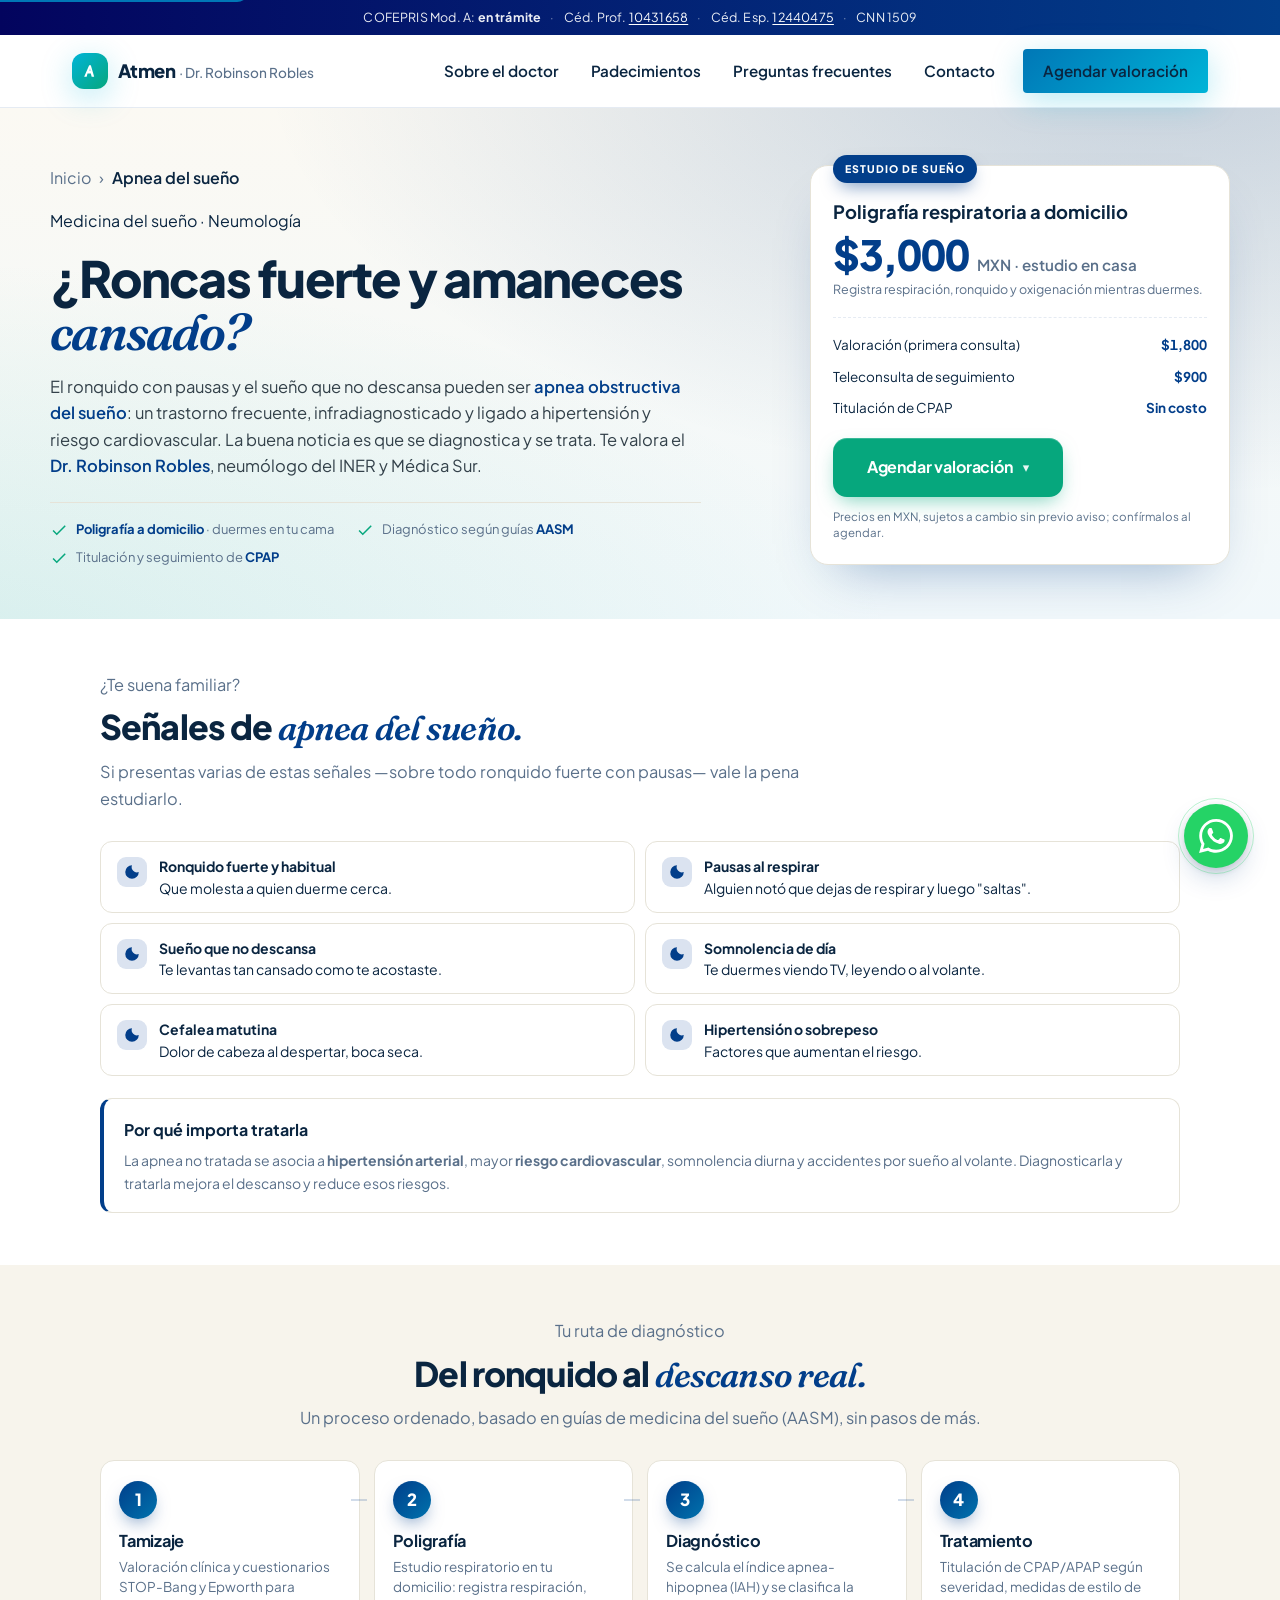
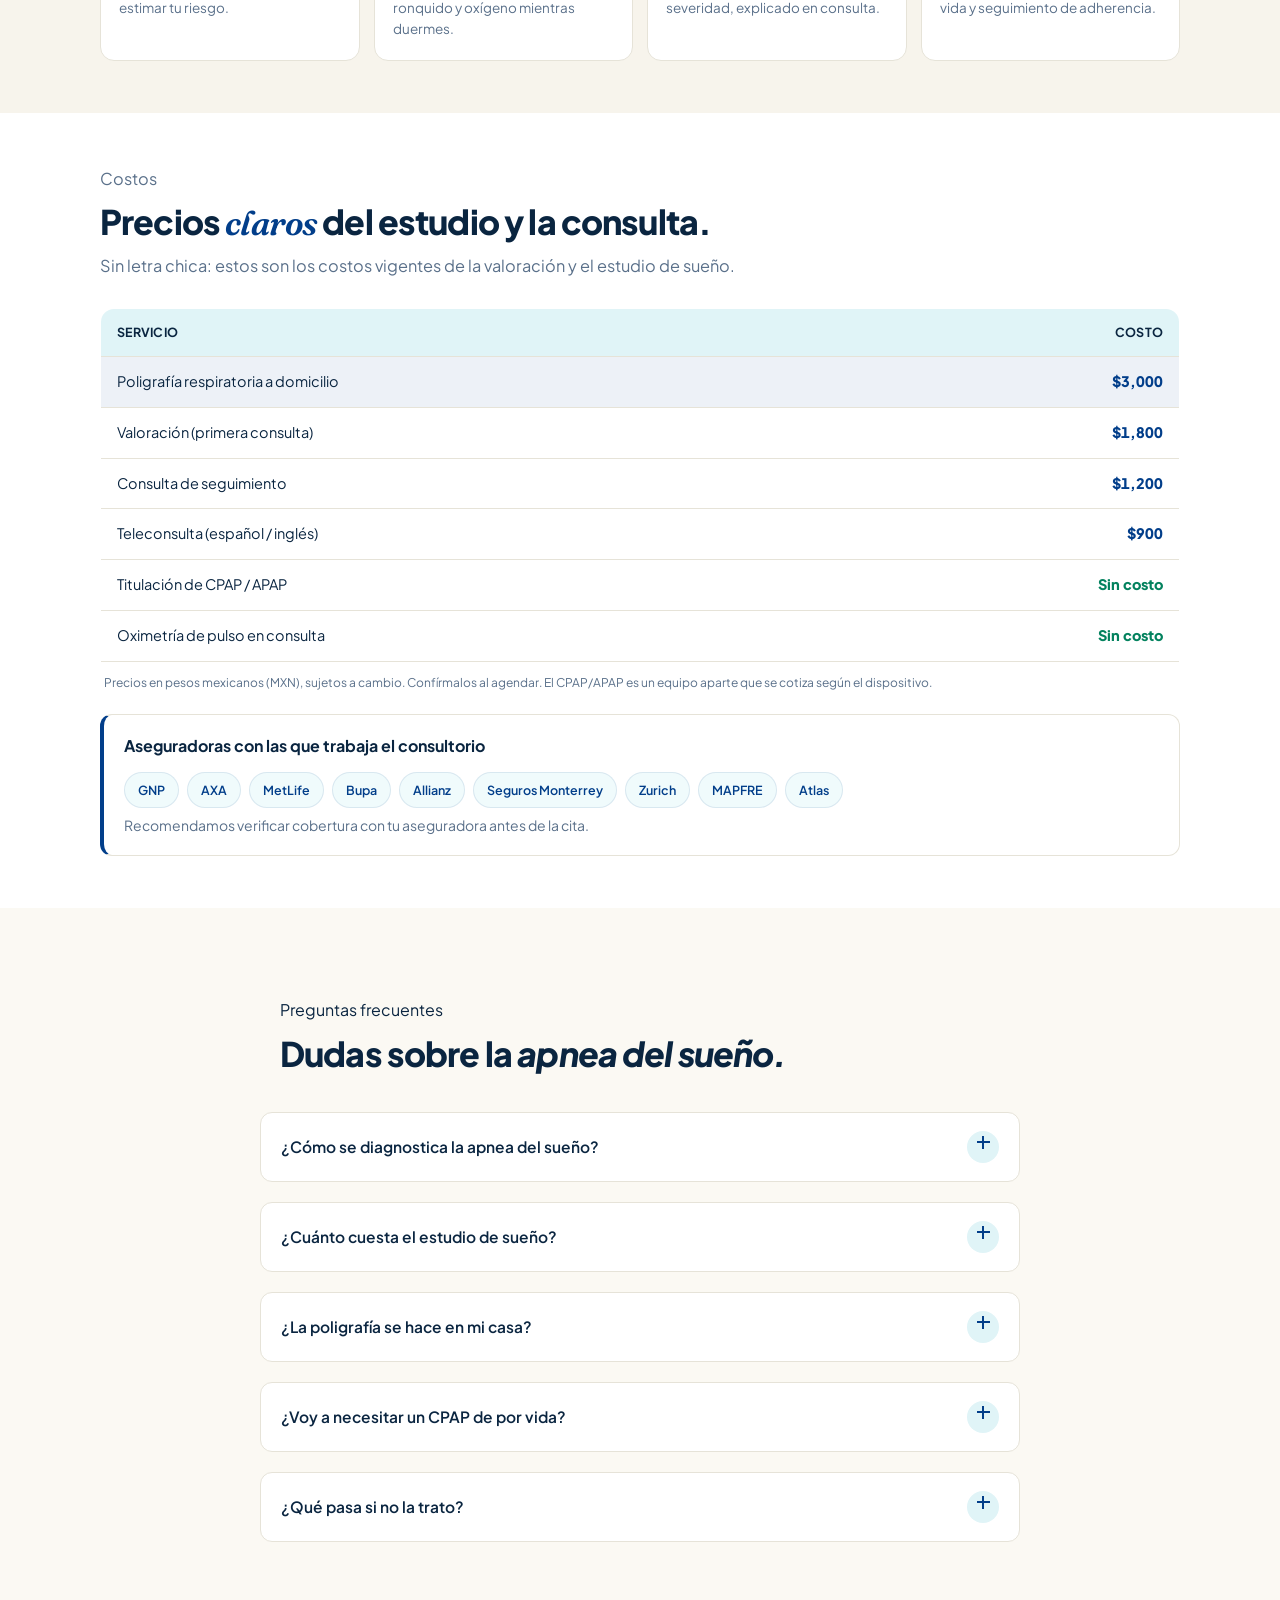
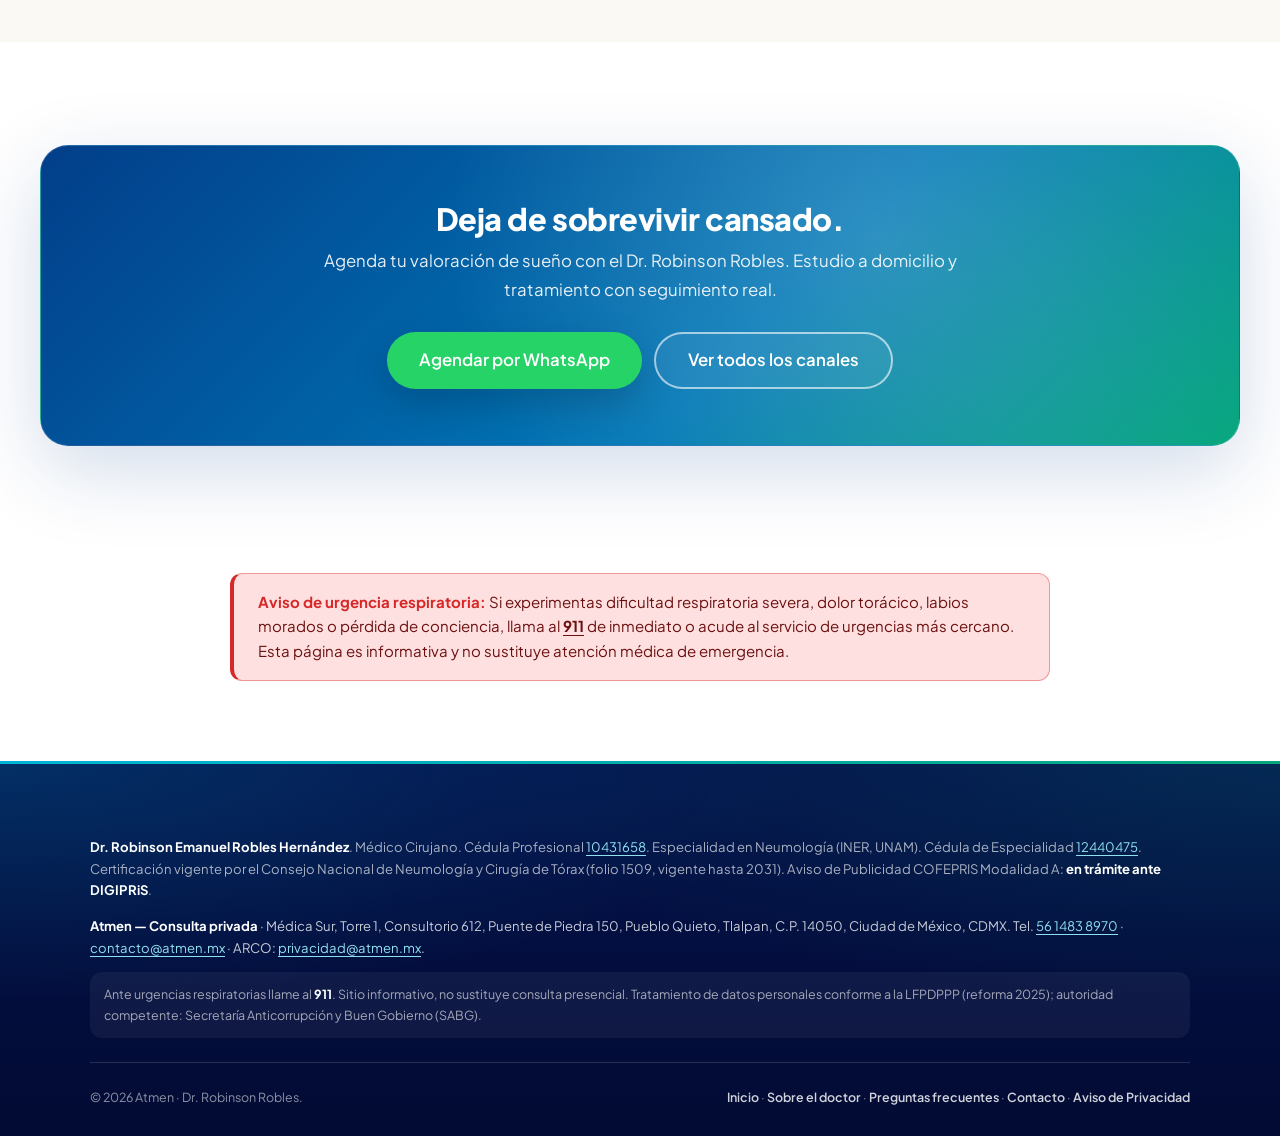
==== commit 42015d95: "feat(ux): fotos reales del doctor, fichas de síntomas por color y fixes de UI - Fotos profesionales " ====
--- a/apnea-del-sueno/index.html
+++ b/apnea-del-sueno/index.html
@@ -126,8 +126,8 @@
   }
   </script>
 
-  <link rel="stylesheet" href="https://fonts.googleapis.com/css2?family=Fraunces:ital,opsz,wght@1,9..144,500&family=Inter:wght@400;500;600;700;800&display=swap" media="print" onload="this.media='all'">
-  <noscript><link rel="stylesheet" href="https://fonts.googleapis.com/css2?family=Fraunces:ital,opsz,wght@1,9..144,500&family=Inter:wght@400;500;600;700;800&display=swap"></noscript>
+  <link rel="stylesheet" href="https://fonts.googleapis.com/css2?family=Fraunces:ital,opsz,wght@1,9..144,500&family=Plus+Jakarta+Sans:wght@400;500;600;700;800&display=swap" media="print" onload="this.media='all'">
+  <noscript><link rel="stylesheet" href="https://fonts.googleapis.com/css2?family=Fraunces:ital,opsz,wght@1,9..144,500&family=Plus+Jakarta+Sans:wght@400;500;600;700;800&display=swap"></noscript>
 
   <link rel="stylesheet" href="../css/tokens.css">
   <link rel="stylesheet" href="../css/site.css">
@@ -141,13 +141,13 @@
   <a class="skip-link" href="#main">Saltar al contenido principal</a>
 
   <div class="top-bar-legal" role="region" aria-label="Cumplimiento sanitario">
-    <span>Aviso COFEPRIS Modalidad A: <strong>en trámite ante DIGIPRiS</strong></span>
-    <span class="sep" aria-hidden="true">|</span>
-    <span>Cédula Profesional <a href="https://www.cedulaprofesional.sep.gob.mx/" rel="external noopener">10431658</a></span>
-    <span class="sep" aria-hidden="true">|</span>
-    <span>Cédula Especialidad <a href="https://www.cedulaprofesional.sep.gob.mx/" rel="external noopener">12440475</a></span>
-    <span class="sep" aria-hidden="true">|</span>
-    <span>CNN folio 1509 (vigente 2031)</span>
+    <span>COFEPRIS Mod. A: <strong>en trámite</strong></span>
+    <span class="sep" aria-hidden="true">·</span>
+    <span>Céd. Prof. <a href="https://www.cedulaprofesional.sep.gob.mx/" rel="external noopener">10431658</a></span>
+    <span class="sep" aria-hidden="true">·</span>
+    <span>Céd. Esp. <a href="https://www.cedulaprofesional.sep.gob.mx/" rel="external noopener">12440475</a></span>
+    <span class="sep" aria-hidden="true">·</span>
+    <span>CNN 1509</span>
   </div>
 
   <nav class="navbar" id="mainNav" aria-label="Navegación principal">
@@ -179,7 +179,7 @@
 
   <a class="whatsapp-float" href="https://wa.me/5215614838970?text=Hola%2C%20vi%20la%20p%C3%A1gina%20de%20apnea%20del%20sue%C3%B1o%20y%20quiero%20agendar%20una%20valoraci%C3%B3n." aria-label="Agendar valoración por WhatsApp">
     <span class="whatsapp-float__label">Agendar por WhatsApp</span>
-    <svg viewBox="0 0 24 24" fill="currentColor" aria-hidden="true"><path d="M17.6 14.3c-.3-.1-1.7-.8-1.9-.9s-.5-.1-.6.1c-.2.3-.7.9-.9 1.1s-.3.2-.6.1c-.3-.1-1.2-.5-2.4-1.5-.9-.8-1.5-1.8-1.7-2.1-.2-.3 0-.4.1-.5.1-.1.3-.3.4-.5.1-.2.2-.3.3-.5.1-.2 0-.4 0-.5s-.6-1.5-.9-2c-.2-.5-.4-.4-.6-.4h-.5c-.2 0-.5.1-.7.4-.2.3-.9.9-.9 2.2 0 1.3.9 2.5 1.1 2.7.1.2 1.9 2.9 4.6 4.1 2.7 1.1 2.7.7 3.2.7.5 0 1.7-.7 1.9-1.4.2-.7.2-1.2.2-1.4-.1-.1-.3-.2-.6-.3zM12 0C5.4 0 0 5.4 0 12c0 2.1.5 4.1 1.5 5.9L0 24l6.3-1.7C8 23.4 9.9 24 12 24c6.6 0 12-5.4 12-12S18.6 0 12 0z"/></svg>
+    <svg viewBox="0 0 24 24" fill="currentColor" aria-hidden="true"><path d="M.057 24l1.687-6.163c-1.041-1.804-1.588-3.849-1.587-5.946.003-6.556 5.338-11.891 11.893-11.891 3.181.001 6.167 1.24 8.413 3.488 2.245 2.248 3.481 5.236 3.48 8.414-.003 6.557-5.338 11.892-11.893 11.892-1.99-.001-3.951-.5-5.688-1.448l-6.305 1.654zm6.597-3.807c1.676.995 3.276 1.591 5.392 1.592 5.448 0 9.886-4.434 9.889-9.885.002-5.462-4.415-9.89-9.881-9.892-5.452 0-9.887 4.434-9.889 9.884-.001 2.225.651 3.891 1.746 5.634l-.999 3.648 3.742-.981zm11.387-5.464c-.074-.124-.272-.198-.57-.347-.297-.149-1.758-.868-2.031-.967-.272-.099-.47-.149-.669.149-.198.297-.768.967-.941 1.165-.173.198-.347.223-.644.074-.297-.149-1.255-.462-2.39-1.475-.883-.788-1.48-1.761-1.653-2.059-.173-.297-.018-.458.13-.606.134-.133.297-.347.446-.521.151-.172.2-.296.3-.495.099-.198.05-.372-.025-.521-.075-.148-.669-1.611-.916-2.206-.242-.579-.487-.501-.669-.51l-.57-.01c-.198 0-.52.074-.792.372s-1.04 1.016-1.04 2.479 1.065 2.876 1.213 3.074c.149.198 2.095 3.2 5.076 4.487.709.306 1.263.489 1.694.626.712.226 1.36.194 1.872.118.571-.085 1.758-.719 2.006-1.413.247-.694.247-1.289.173-1.413z"/></svg>
   </a>
 
   <main id="main">
--- a/css/tokens.css
+++ b/css/tokens.css
@@ -47,8 +47,8 @@
   --warn-soft:    #ffe0e0;
 
   /* === Tipografía === */
-  --font-sans:    "Inter", "Plus Jakarta Sans", -apple-system, system-ui, "Segoe UI", Roboto, sans-serif;
-  --font-display: "Inter", "Plus Jakarta Sans", system-ui, sans-serif;
+  --font-sans:    "Plus Jakarta Sans", -apple-system, system-ui, "Segoe UI", Roboto, sans-serif;
+  --font-display: "Plus Jakarta Sans", system-ui, sans-serif;
   --font-serif:   "Fraunces", Georgia, "Times New Roman", serif;
 
   /* === Escala fluida (clamp) === */
--- a/css/site.css
+++ b/css/site.css
@@ -147,6 +147,7 @@
 .navbar__menu .navbar__cta { padding: 10px 20px; }
 .navbar__toggler {
   display: none;
+  flex-direction: column;
   background: transparent; border: 1px solid var(--border-strong);
   border-radius: var(--r-md);
   padding: 8px 10px;
@@ -156,9 +157,13 @@
 .navbar__toggler .bar {
   display: block; width: 22px; height: 2px;
   background: var(--ink); border-radius: 2px;
-  transition: transform .25s var(--ease), opacity .25s var(--ease);
+  transition: transform .25s var(--ease), opacity .2s var(--ease);
 }
 .navbar__toggler .bar + .bar { margin-top: 5px; }
+/* Animación a "X" al abrir */
+.navbar__toggler[aria-expanded="true"] .bar:nth-child(1) { transform: translateY(7px) rotate(45deg); }
+.navbar__toggler[aria-expanded="true"] .bar:nth-child(2) { opacity: 0; }
+.navbar__toggler[aria-expanded="true"] .bar:nth-child(3) { transform: translateY(-7px) rotate(-45deg); }
 @media (max-width: 899px) {
   .navbar__brand-suffix { display: none; }
   .navbar__menu {
@@ -685,12 +690,12 @@
   position: fixed;
   right: clamp(18px, 3vw, 32px);
   bottom: calc(clamp(18px, 3vw, 32px) + env(safe-area-inset-bottom, 0px));
-  width: 78px; height: 78px;
+  width: 64px; height: 64px;
   display: grid; place-items: center;
   background: #25D366;
   color: #fff;
   border-radius: 50%;
-  box-shadow: 0 14px 36px rgba(37,211,102,.50), 0 4px 12px rgba(0,0,0,.12);
+  box-shadow: 0 12px 30px -8px rgba(2,62,138,.32), 0 3px 10px rgba(0,0,0,.14);
   z-index: var(--z-fab);
   transition: transform .25s var(--ease), box-shadow .25s var(--ease);
   text-decoration: none;
@@ -700,7 +705,7 @@
   position: absolute;
   inset: -6px;
   border-radius: 50%;
-  border: 2px solid rgba(37,211,102,.45);
+  border: 1.5px solid rgba(37,211,102,.30);
   animation: wa-pulse 2.4s ease-out infinite;
   pointer-events: none;
 }
@@ -712,10 +717,10 @@
   .whatsapp-float::before { animation: none; }
 }
 .whatsapp-float:hover {
-  transform: translateY(-3px) scale(1.06);
-  box-shadow: 0 18px 44px rgba(37,211,102,.62), 0 6px 16px rgba(0,0,0,.16);
-}
-.whatsapp-float svg { width: 40px; height: 40px; }
+  transform: translateY(-3px) scale(1.05);
+  box-shadow: 0 16px 38px -8px rgba(2,62,138,.40), 0 6px 16px rgba(0,0,0,.18);
+}
+.whatsapp-float svg { width: 34px; height: 34px; }
 .whatsapp-float__label {
   position: absolute;
   right: calc(100% + 10px);
@@ -748,8 +753,8 @@
   transform: translateY(-50%) translateX(0);
 }
 @media (max-width: 540px) {
-  .whatsapp-float { width: 68px; height: 68px; }
-  .whatsapp-float svg { width: 34px; height: 34px; }
+  .whatsapp-float { width: 58px; height: 58px; }
+  .whatsapp-float svg { width: 30px; height: 30px; }
   .whatsapp-float__label { display: none; }
 }
 
--- a/css/premium.css
+++ b/css/premium.css
@@ -1613,6 +1613,7 @@
   overflow: hidden;
 }
 .portrait-editorial__img img { width: 100%; height: 100%; object-fit: cover; display: block; }
+.portrait-mono { width: 100%; height: 100%; display: block; }
 .portrait-editorial figcaption {
   font-size: 12px;
   color: #444;
@@ -1767,6 +1768,8 @@
 
 /* Desktop popover */
 @media (min-width: 701px) {
+  /* el popover de agendar no debe recortarse por el overflow del hero */
+  .hero-split { overflow-x: clip; overflow-y: visible; }
   .agendar__btn { width: auto; min-width: 230px; }
   .agendar--popover .agendar__menu {
     position: absolute;
@@ -2011,6 +2014,47 @@
 .wall__mt b { display: block; font-size: 22px; font-weight: 800; color: var(--ocean); letter-spacing: -0.02em; line-height: 1; }
 .wall__mt span { font-size: 11px; color: var(--ink-muted); }
 
+/* Reseña destacada — pull quote editorial (jerarquía sobre el marquee) */
+.wall__featured {
+  max-width: 920px;
+  margin: 0 auto 30px;
+  padding: 8px 22px 0;
+  text-align: center;
+  position: relative;
+}
+@media (min-width: 768px) { .wall__featured { padding-inline: 36px; } }
+.wall__featured-eyebrow {
+  display: inline-flex; align-items: center; gap: 8px;
+  font-size: 11.5px; font-weight: 700; letter-spacing: .06em;
+  color: var(--ink-muted); text-transform: uppercase;
+  margin-bottom: 16px;
+}
+.wall__featured-stars { color: #f5a623; letter-spacing: 1px; font-size: 13px; }
+.wall__featured-quote {
+  font-family: var(--font-serif);
+  font-style: italic;
+  font-weight: 500;
+  font-size: clamp(20px, 3.2vw, 29px);
+  line-height: 1.34;
+  letter-spacing: -.01em;
+  color: var(--ink);
+  margin: 0 0 22px;
+  text-wrap: balance;
+}
+.wall__featured-cite {
+  display: inline-flex; align-items: center; gap: 12px;
+  justify-content: center;
+}
+.wall__featured-av {
+  width: 44px; height: 44px; border-radius: 50%;
+  background: linear-gradient(135deg, var(--sea), var(--ocean));
+  color: #fff; display: grid; place-items: center;
+  font-weight: 700; font-size: 15px; flex: 0 0 auto;
+}
+.wall__featured-meta { text-align: left; display: flex; flex-direction: column; }
+.wall__featured-meta b { font-size: 14px; color: var(--ink); }
+.wall__featured-meta span { font-size: 12px; color: var(--ink-muted); }
+
 .wall__mask { position: relative; }
 .wall__mask::before, .wall__mask::after {
   content: ""; position: absolute; top: 0; bottom: 0; width: 60px; z-index: 2; pointer-events: none;
@@ -2282,8 +2326,8 @@
 }
 @media (min-width: 541px) { .whatsapp-float::after { display: none; } } /* en desktop ya hay label hover */
 @media (max-width: 540px) {
-  .whatsapp-float { width: 62px; height: 62px; }
-  .whatsapp-float svg { width: 32px; height: 32px; }
+  .whatsapp-float { width: 58px; height: 58px; }
+  .whatsapp-float svg { width: 30px; height: 30px; }
   .whatsapp-float::after { font-size: 11.5px; padding: 6px 11px; right: calc(100% + 9px); }
 }
 
@@ -2321,3 +2365,570 @@
 @media (max-width: 640px) {
   .footer-meta { flex-direction: column; align-items: flex-start; gap: 6px; }
 }
+
+/* =========================================================
+   POLISH PASS 2026-05-29 — refinamiento premium "Editorial
+   Pulmonar v3". Capa final: profundidad, ritmo, jerarquía y
+   micro-interacciones (Apple/Linear/Stripe). No cambia familias
+   tipográficas, paleta ni estructura/JS. Guías: UI/UX Pro Max
+   (whitespace-balance, elevation-consistent, scale-feedback,
+   visual-hierarchy, touch-spacing) + frontend-design (depth,
+   intencionalidad, micro-motion).
+   ========================================================= */
+
+/* --- P1. WhatsApp FAB: quitar la etiqueta flotante que se
+   encimaba sobre el contenido en móvil (anti-patrón
+   whitespace-balance / touch-spacing). El glifo verde de WA ya
+   es universalmente reconocible y hay CTA en navbar + hero. En
+   desktop se conserva la etiqueta hover existente. --- */
+.whatsapp-float::after { content: none !important; display: none !important; }
+
+/* --- P2. Easing/timing unificado del FAB (motion-consistency) --- */
+.whatsapp-float { transition: transform .25s var(--ease), box-shadow .25s var(--ease); }
+.whatsapp-float:active { transform: translateY(-1px) scale(.97); }
+
+/* --- P3. Hero: más aire, profundidad y jerarquía --- */
+/* Lede con medida de lectura controlada y color de mayor contraste AA */
+.hero-lede { color: #2c3a44; }
+/* Stats: figuras tabulares (number-tabular) + etiqueta con tracking
+   editorial; refuerzo de jerarquía sin tocar el gradiente firma */
+.hero-stats__cell dd { font-feature-settings: "tnum" 1; font-variant-numeric: tabular-nums; }
+.hero-stats__cell dt { letter-spacing: .01em; }
+/* Botón Agendar: feedback de press sutil (scale-feedback) y foco
+   coherente con el sistema */
+.agendar__btn { transition: filter .18s var(--ease), transform .18s var(--ease), box-shadow .25s var(--ease); }
+.agendar__btn:hover { transform: translateY(-1px); box-shadow: 0 12px 26px -8px rgba(6,167,125,.6), inset 0 1px 0 rgba(255,255,255,.22); }
+.agendar__btn:active { transform: translateY(0) scale(.985); }
+
+/* Portrait editorial: marco más refinado (hairline interior + sombra
+   en escala azul-tinte del sistema) y textura de puntos un poco más
+   presente para dar profundidad al panel derecho (depth) */
+.portrait-editorial {
+  box-shadow: var(--shadow-lg);
+  border: 1px solid rgba(255,255,255,.7);
+}
+.hero-split__right::before { opacity: .62; }
+
+/* Underline firma en <em> de section-head h2 (consistencia con
+   .headline em): mismo trazo cursivo verde leaf en TODAS las
+   secciones, incluido el bloque .section-head heredado */
+.section-head h2 em { color: var(--sea); }
+.section-head h2 em::after { opacity: .7; }
+
+/* --- P4. Ritmo vertical consistente (whitespace-balance):
+   alinear el respiro de los heads v3 con la escala editorial.
+   Antes variaban 22/24/28px de forma arbitraria. --- */
+.switcher-section__head,
+.faq-accordion__head { margin-bottom: clamp(28px, 4vw, 40px); }
+.insurers-band__head { margin-bottom: clamp(24px, 3.5vw, 34px); }
+.switcher-section { padding-block: clamp(56px, 8vw, 88px); }
+.faq-accordion    { padding-block: clamp(56px, 8vw, 88px); }
+
+/* Kicker → título: micro-espaciado para jerarquía clara */
+.switcher-section__head .atmen-kicker,
+.faq-accordion__head .atmen-kicker { margin-bottom: 12px; }
+.switcher-section__head > p { margin-top: 12px; color: var(--ink-muted); line-height: 1.6; }
+
+/* --- P5. Chips de Padecimientos (.cond-tab): elevación y motion
+   consistentes; estado activo con sombra del sistema y micro-lift
+   (scale-feedback). NO toca data-switcher ni aria. --- */
+.cond-tab { box-shadow: var(--shadow-xs); }
+.cond-tab:hover { border-color: var(--sky); transform: translateY(-1px); box-shadow: var(--shadow-sm); }
+.cond-tab:active { transform: translateY(0) scale(.98); }
+.cond-tab[aria-selected="true"] { box-shadow: var(--shadow-md); transform: none; }
+.cond-tab__n { font-variant-numeric: tabular-nums; }
+/* Panel: sombra de elevación del sistema (elevation-consistent) */
+.cond-panel { box-shadow: var(--shadow-lg); border-color: var(--border); }
+/* Pilares del panel con hairline y un punto de color para ritmo */
+.cond-panel .sw-pillar { border: 1px solid var(--line-soft); transition: border-color .2s var(--ease); }
+.cond-panel .sw-pillar:hover { border-color: var(--accent-soft); }
+
+/* Acordeón nativo (mobile/fallback): elevación coherente */
+.sw-item { box-shadow: var(--shadow-xs); transition: box-shadow .25s var(--ease); }
+.sw-item[open] { box-shadow: var(--shadow-sm); }
+
+/* --- P6. Switcher desktop: tabs más refinados + flecha que se
+   desliza en hover (motion-meaning) --- */
+@media (min-width: 900px) {
+  .switcher--tabs { box-shadow: var(--shadow-lg); }
+  .switcher--tabs .sw-item summary .sw-arr { transform: translateX(-4px); transition: transform .2s var(--ease), opacity .2s var(--ease); }
+  .switcher--tabs .sw-item[open] summary .sw-arr,
+  .switcher--tabs .sw-item summary:hover .sw-arr { opacity: 1; transform: translateX(0); }
+}
+
+/* --- P7. Service cards: tipografía con figuras tabulares en
+   bullets numéricos y consistencia de elevación en reposo
+   (elevation-consistent) para que no se vean "planas" --- */
+.service-card { box-shadow: var(--shadow-xs); }
+
+/* --- P8. Contact cards: dar profundidad y micro-interacción
+   (estaban planas). Hairline + sombra del sistema + lift en hover.
+   No toca textos de cumplimiento. --- */
+.contact-card {
+  border-radius: var(--r-xl);
+  box-shadow: var(--shadow-sm);
+  border: 1px solid var(--border);
+  transition: transform .3s var(--ease), box-shadow .3s var(--ease), border-color .3s var(--ease);
+}
+.contact-card:hover {
+  transform: translateY(-3px);
+  box-shadow: var(--shadow-md);
+  border-color: rgba(0,180,216,.28);
+}
+.contact-card h3 .icon {
+  background: linear-gradient(135deg, var(--sea), var(--sky));
+  color: #fff;
+  border-radius: var(--r-md);
+  width: 34px; height: 34px;
+  display: inline-grid; place-items: center;
+  box-shadow: 0 8px 18px -8px rgba(0,180,216,.5);
+}
+.contact-card a:not(.btn) {
+  position: relative;
+  text-decoration: none;
+  color: var(--sea);
+  font-weight: 600;
+  width: max-content;
+}
+.contact-card a:not(.btn):hover { color: var(--ocean); text-decoration: underline; text-underline-offset: 3px; }
+
+/* Mapa: encuadre coherente con las cards (radius + hairline + sombra) */
+.map-wrapper {
+  border-radius: var(--r-xl);
+  overflow: hidden;
+  border: 1px solid var(--border);
+  box-shadow: var(--shadow-sm);
+}
+.map-wrapper iframe { display: block; width: 100%; }
+
+/* --- P9. Aseguradoras: chips con micro-lift e icono check verde
+   más vivo; mejor ritmo de la nota --- */
+.insurer-chip { transition: transform .2s var(--ease), box-shadow .2s var(--ease), border-color .2s var(--ease); }
+.insurer-chip:hover { transform: translateY(-2px); box-shadow: var(--shadow-sm); border-color: rgba(0,180,216,.25); }
+
+/* --- P10. CTA aurora: borde luminoso sutil + profundidad para
+   que "flote" sobre la sección (depth, primary-action) --- */
+.cta-aurora {
+  border-radius: var(--r-2xl);
+  box-shadow: var(--shadow-xl);
+  border: 1px solid rgba(255,255,255,.14);
+}
+.cta-aurora .btn--whatsapp { box-shadow: 0 14px 36px rgba(0,0,0,.18); }
+
+/* --- P11. Institutions ribbon: jerarquía tipográfica más
+   editorial (tracking + tamaño) sin romper el loop --- */
+.institutions-ribbon { padding-block: 12px; }
+.institutions-ribbon__item { font-size: 12px; letter-spacing: .06em; text-transform: uppercase; color: var(--ink-muted); }
+
+/* --- P12. Media feature (Once Noticias): tarjeta con elevación
+   y CTA con micro-motion --- */
+.media-feature__cta { transition: transform .2s var(--ease), background .2s var(--ease), color .2s var(--ease); }
+.media-feature__cta:hover { transform: translateX(2px); }
+
+/* --- P13. FAQ: hairline activo + transición de fondo suave al
+   abrir (state-transition) --- */
+.faq-item { transition: box-shadow .25s var(--ease), border-color .25s var(--ease); }
+.faq-item[open] { box-shadow: var(--shadow-sm); border-color: rgba(0,180,216,.2); }
+.faq-item summary:hover .faq-q { color: var(--sea); }
+
+/* --- P14. Approach: número con la misma escala de sombra; ya tiene
+   hover-lift. Refuerzo de hairline superior animado. --- */
+.approach__item { box-shadow: var(--shadow-xs); }
+
+/* --- P15. Reseñas: avatar y meta con jerarquía más limpia;
+   tarjetas con hairline coherente --- */
+.tcard { box-shadow: var(--shadow-xs); }
+.wall__cta { transition: background .2s var(--ease), color .2s var(--ease), transform .2s var(--ease); }
+.wall__cta:hover { background: var(--ocean); color: #fff; transform: translateY(-1px); }
+
+/* --- P16. Foco visible global coherente (accessibility) para los
+   elementos interactivos del rediseño v3 que carecían de uno
+   explícito --- */
+.cond-tab:focus-visible,
+.sw-more:focus-visible,
+.wall__cta:focus-visible,
+.faq-item summary:focus-visible,
+.contact-card a:focus-visible,
+.insurer-chip:focus-visible {
+  outline: 3px solid var(--sky);
+  outline-offset: 2px;
+  border-radius: var(--r-sm);
+}
+
+/* --- P17. Respetar reduced-motion en todas las micro-interacciones
+   nuevas --- */
+@media (prefers-reduced-motion: reduce) {
+  .agendar__btn, .cond-tab, .contact-card, .insurer-chip,
+  .service-card, .faq-item, .tcard, .wall__cta, .sw-item,
+  .media-feature__cta, .switcher--tabs .sw-item summary .sw-arr {
+    transition: none !important;
+  }
+  .agendar__btn:hover, .cond-tab:hover, .contact-card:hover,
+  .insurer-chip:hover, .wall__cta:hover, .media-feature__cta:hover {
+    transform: none !important;
+  }
+}
+
+/* =========================================================
+   AJUSTES 2026-05-29 (b): hint de scroll, credenciales, top-bar, footer
+   ========================================================= */
+
+/* Hint "desliza" en banda de padecimientos (solo móvil) */
+.cond-hint { display: none; }
+@media (max-width: 760px) {
+  .cond-hint {
+    display: flex; align-items: center; justify-content: flex-end; gap: 6px;
+    margin: 0 2px 8px; font-size: 12px; font-weight: 600; color: var(--ocean);
+  }
+  .cond.cond-scrolled .cond-hint { opacity: 0; transition: opacity .3s var(--ease); pointer-events: none; }
+  .cond-hint__arrow { animation: cond-nudge 1.4s ease-in-out infinite; }
+}
+@keyframes cond-nudge { 0%,100% { transform: translateX(0); } 50% { transform: translateX(5px); } }
+@media (prefers-reduced-motion: reduce) { .cond-hint__arrow { animation: none; } }
+
+/* Credenciales del hero: formato más premium (icono verificado + jerarquía) */
+.credentials { gap: 8px; }
+.credentials > div {
+  position: relative; padding: 11px 13px 11px 12px;
+  border-left: 3px solid var(--leaf);
+  background: rgba(255,255,255,.82);
+}
+.credentials dt {
+  display: flex; align-items: center; gap: 5px;
+  font-size: 9px; letter-spacing: .09em; color: var(--ink-muted);
+}
+.credentials dt::before {
+  content: ""; width: 11px; height: 11px; flex: 0 0 auto;
+  background:
+    url("data:image/svg+xml;utf8,<svg xmlns='http://www.w3.org/2000/svg' viewBox='0 0 24 24' fill='white'><path d='M9 16.17 4.83 12l-1.42 1.41L9 19 21 7l-1.41-1.41z'/></svg>") center/8px no-repeat,
+    var(--leaf);
+  border-radius: 50%;
+}
+.credentials dd { font-size: 14px; margin-top: 2px; }
+
+/* Top-bar legal en UNA sola banda en móvil (scroll horizontal, sin saltos de línea) */
+@media (max-width: 720px) {
+  .top-bar-legal {
+    display: flex; flex-wrap: nowrap; align-items: center; gap: 0;
+    overflow-x: auto; -webkit-overflow-scrolling: touch; scrollbar-width: none;
+    white-space: nowrap; font-size: .7rem; padding: 7px 14px;
+    -webkit-mask-image: linear-gradient(90deg, transparent, #000 4%, #000 96%, transparent);
+            mask-image: linear-gradient(90deg, transparent, #000 4%, #000 96%, transparent);
+  }
+  .top-bar-legal::-webkit-scrollbar { display: none; }
+  .top-bar-legal span { display: inline-flex; margin: 0; flex: 0 0 auto; }
+  .top-bar-legal .sep { display: inline-flex; margin: 0 .6em; opacity: .45; }
+}
+
+/* Footer: ritmo limpio para versión abreviada */
+.footer-compliance__legal { font-size: .8rem; color: rgba(255,255,255,.6); line-height: 1.6; }
+.footer-compliance__legal strong { color: #fff; }
+
+/* =========================================================
+   AJUSTES 2026-05-29 (c): CTA ghost, video, hero-stats wow, tarjetas dx
+   ========================================================= */
+
+/* 1. Botón secundario sobre el degradado del CTA aurora (era invisible) */
+.cta-aurora .btn--ghost {
+  color: #fff; border-color: rgba(255,255,255,.6); background: rgba(255,255,255,.06);
+}
+.cta-aurora .btn--ghost:hover { background: #fff; color: var(--ocean); border-color: #fff; }
+
+/* 3. Video Once Noticias: evitar desbordamiento (pill de fuente fuerza ancho) */
+.media-feature__body { min-width: 0; }
+.media-feature__source { width: auto; max-width: 100%; white-space: normal; line-height: 1.4; }
+.media-feature__title, .media-feature__desc, .media-feature__cta { max-width: 100%; }
+.media-feature__cta { white-space: normal; }
+
+/* 2. Distinciones del hero: tiles con más impacto */
+.hero-stats {
+  gap: 10px;
+  border-top: 0; padding-top: 0;
+}
+.hero-stats__cell {
+  position: relative; overflow: hidden;
+  background: rgba(255,255,255,.66);
+  border: 1px solid var(--line-soft);
+  border-radius: 14px;
+  padding: 13px 14px 12px;
+  box-shadow: 0 8px 22px -16px rgba(2,62,138,.4);
+}
+.hero-stats__cell::before {
+  content: ""; position: absolute; top: 0; left: 0; width: 34px; height: 3px;
+  background: linear-gradient(90deg, var(--sky), var(--leaf));
+  border-radius: 0 0 3px 0;
+}
+.hero-stats__cell dd {
+  font-size: clamp(30px, 8.5vw, 40px);
+  font-weight: 800; letter-spacing: -.04em;
+  font-feature-settings: "tnum";
+}
+.hero-stats__cell dt { font-size: 11px; color: var(--ink-muted); letter-spacing: .01em; }
+@media (min-width: 960px) {
+  .hero-stats { gap: 12px; }
+  .hero-stats__cell dd { font-size: 38px; }
+}
+
+/* 5. Tarjetas de padecimientos: menos texto, más visuales */
+.dx-grid {
+  max-width: 1100px; margin: 0 auto;
+  display: grid; gap: 12px; grid-template-columns: repeat(2, 1fr);
+}
+@media (min-width: 700px) { .dx-grid { grid-template-columns: repeat(3, 1fr); } }
+@media (min-width: 1000px) { .dx-grid { grid-template-columns: repeat(5, 1fr); } }
+.dx-card {
+  position: relative; overflow: hidden; isolation: isolate;
+  display: flex; flex-direction: column; gap: 9px;
+  padding: 18px 16px 16px;
+  background: #fff; border: 1px solid var(--line-soft);
+  border-radius: 16px; text-decoration: none; color: var(--ink);
+  box-shadow: 0 10px 26px -20px rgba(2,62,138,.4);
+  transition: transform .28s var(--ease), box-shadow .28s var(--ease), border-color .28s var(--ease);
+}
+.dx-card::before {
+  content: ""; position: absolute; inset: 0 0 auto 0; height: 3px;
+  background: linear-gradient(90deg, var(--sea), var(--sky));
+  transform: scaleX(0); transform-origin: left; transition: transform .35s var(--ease);
+}
+.dx-card--leaf::before { background: linear-gradient(90deg, var(--leaf-deep), var(--leaf)); }
+.dx-card:hover { transform: translateY(-4px); box-shadow: 0 22px 44px -24px rgba(2,62,138,.4); border-color: rgba(0,180,216,.34); color: var(--ink); }
+.dx-card:hover::before { transform: scaleX(1); }
+.dx-card:focus-visible { outline: 3px solid var(--sky); outline-offset: 3px; }
+.dx-card__ic {
+  width: 44px; height: 44px; border-radius: 12px;
+  display: grid; place-items: center;
+  background: linear-gradient(135deg, var(--sea), var(--sky)); color: #fff;
+  box-shadow: 0 8px 18px -8px rgba(0,180,216,.55);
+}
+.dx-card--leaf .dx-card__ic { background: linear-gradient(135deg, var(--leaf-deep), var(--leaf)); box-shadow: 0 8px 18px -8px rgba(6,167,125,.5); }
+.dx-card__ic svg { width: 24px; height: 24px; }
+.dx-card__name { font-weight: 700; font-size: 15px; letter-spacing: -.01em; line-height: 1.2; }
+.dx-card__tag { font-size: 11.5px; color: var(--ink-muted); line-height: 1.35; margin-top: auto; }
+.dx-card__go { position: absolute; top: 16px; right: 14px; color: var(--ink-muted); transition: transform .25s var(--ease), color .25s var(--ease); }
+.dx-card:hover .dx-card__go { color: var(--sea); transform: translateX(3px); }
+@media (prefers-reduced-motion: reduce) {
+  .dx-card, .dx-card::before, .dx-card__go, .hero-stats__cell { transition: none; }
+}
+
+/* =========================================================
+   AJUSTES 2026-05-29 (d): hero efectos, chips con personalidad,
+   ficha modal de padecimientos, hint servicios, timeline "cómo abordo"
+   ========================================================= */
+
+/* 1. Hero: entrada escalonada (sin tocar el LCP h1 con opacity) */
+@media (prefers-reduced-motion: no-preference) {
+  body.js-enabled .hero-split__left .atmen-kicker,
+  body.js-enabled .hero-split__left .hero-lede,
+  body.js-enabled .hero-split__left .agendar,
+  body.js-enabled .hero-split__left .hero-stats {
+    animation: hero-rise .7s var(--ease) both;
+  }
+  body.js-enabled .hero-split__left .atmen-kicker { animation-delay: .05s; }
+  body.js-enabled .hero-split__left .hero-lede   { animation-delay: .14s; }
+  body.js-enabled .hero-split__left .agendar     { animation-delay: .22s; }
+  body.js-enabled .hero-split__left .hero-stats  { animation-delay: .30s; }
+  @keyframes hero-rise { from { opacity: 0; transform: translateY(14px); } to { opacity: 1; transform: none; } }
+}
+/* Lede más legible: resalta términos clave */
+.hero-lede b { color: var(--ocean); font-weight: 700; }
+.hero-lede .hl { color: var(--leaf-deep); font-weight: 600; }
+
+/* 2. Chips de padecimientos del hero: personalidad por categoría */
+.condition-pills li {
+  --cp: var(--sea);
+  gap: 7px; font-weight: 600; color: #2e3d49;
+  border-color: color-mix(in oklab, var(--cp) 32%, var(--line-soft));
+  background: #fff;
+}
+.condition-pills li::before {
+  content: ""; width: 8px; height: 8px; border-radius: 50%;
+  background: var(--cp); flex: 0 0 auto;
+  box-shadow: 0 0 0 3px color-mix(in oklab, var(--cp) 16%, transparent);
+}
+.condition-pills li.condition-pills__hot {
+  background: color-mix(in oklab, var(--cp) 12%, #fff);
+  color: color-mix(in oklab, var(--cp) 78%, #000);
+  border-color: color-mix(in oklab, var(--cp) 45%, transparent);
+}
+.cp-asma  { --cp: var(--sea); }
+.cp-epoc  { --cp: var(--bay); }
+.cp-apnea { --cp: var(--ocean-deep); }
+.cp-tab   { --cp: var(--leaf); }
+.cp-post  { --cp: var(--pine); }
+.cp-disnea{ --cp: var(--sky); }
+.cp-tos   { --cp: var(--aqua); }
+
+/* 5b. dx-cards: color por condición (variedad cohesiva dentro de la paleta respiratoria) */
+.dx-card { --cp: var(--sea); }
+.dx-card[data-dx="asma"]            { --cp: var(--sea); }
+.dx-card[data-dx="epoc"]            { --cp: var(--ocean); }
+.dx-card[data-dx="tos-cronica"]     { --cp: var(--bay); }
+.dx-card[data-dx="disnea"]          { --cp: var(--pine); }
+.dx-card[data-dx="apnea-del-sueno"] { --cp: var(--ocean-deep); }
+.dx-card[data-dx="tabaquismo"]      { --cp: var(--leaf); }
+.dx-card[data-dx="post-covid"]      { --cp: var(--leaf-deep); }
+.dx-card[data-dx="cancer-pulmon"]   { --cp: var(--ocean); }
+.dx-card[data-dx="derrame-pleural"] { --cp: var(--bay); }
+.dx-card[data-dx="broncoscopia"]    { --cp: var(--sea); }
+
+.dx-card__ic {
+  background: linear-gradient(135deg, var(--cp), color-mix(in oklab, var(--cp) 60%, #fff));
+  box-shadow: 0 8px 18px -8px color-mix(in oklab, var(--cp) 55%, transparent);
+}
+.dx-card::before {
+  background: linear-gradient(90deg, var(--cp), color-mix(in oklab, var(--cp) 55%, #fff));
+}
+.dx-card:hover { border-color: color-mix(in oklab, var(--cp) 38%, transparent); }
+.dx-card:hover .dx-card__go { color: var(--cp); }
+.dx-card:focus-visible { outline-color: color-mix(in oklab, var(--cp) 72%, var(--sky)); }
+
+/* 7. service-cards: textura de "onda respiratoria" + glow de acento (escapa al look genérico SaaS) */
+.service-card { --sc: var(--sea); background: radial-gradient(115% 75% at 100% 0%, color-mix(in oklab, var(--sc) 7%, transparent), transparent 55%), var(--paper); }
+.service-card--leaf { --sc: var(--leaf); }
+.service-card::after {
+  content: "";
+  position: absolute;
+  right: 0; bottom: 0;
+  width: 168px; height: 92px;
+  background: color-mix(in oklab, var(--sc) 34%, transparent);
+  -webkit-mask: url("data:image/svg+xml,%3Csvg xmlns='http://www.w3.org/2000/svg' viewBox='0 0 168 92'%3E%3Cpath d='M0 72 H42 L56 44 L74 86 L92 28 L110 86 L126 72 H168' fill='none' stroke='%23000' stroke-width='3' stroke-linecap='round' stroke-linejoin='round'/%3E%3C/svg%3E") no-repeat bottom right / contain;
+          mask: url("data:image/svg+xml,%3Csvg xmlns='http://www.w3.org/2000/svg' viewBox='0 0 168 92'%3E%3Cpath d='M0 72 H42 L56 44 L74 86 L92 28 L110 86 L126 72 H168' fill='none' stroke='%23000' stroke-width='3' stroke-linecap='round' stroke-linejoin='round'/%3E%3C/svg%3E") no-repeat bottom right / contain;
+  opacity: .55;
+  z-index: -1;
+  pointer-events: none;
+}
+
+/* 3. Tarjetas dx → ahora abren ficha (button) + iconos propios */
+button.dx-card { font: inherit; text-align: left; cursor: pointer; width: 100%; }
+.dx-card__go { background: none; border: 0; }
+.dx-fichas { display: none; }
+
+/* Ficha modal (dialog nativo) */
+.dx-modal {
+  --cp: var(--sea);
+  border: 0; padding: 0; border-radius: 20px;
+  width: min(560px, calc(100vw - 32px));
+  max-height: min(86vh, 720px);
+  box-shadow: 0 40px 90px -30px rgba(2,16,60,.6);
+  background: #fff; color: var(--ink);
+  overflow: hidden;
+}
+.dx-modal::backdrop { background: rgba(3,12,40,.55); backdrop-filter: blur(3px); }
+.dx-modal[open] { animation: dx-pop .28s var(--ease); }
+@keyframes dx-pop { from { opacity: 0; transform: translateY(16px) scale(.97); } to { opacity: 1; transform: none; } }
+.dx-modal__head {
+  position: relative; padding: 22px 24px 18px;
+  background:
+    radial-gradient(ellipse at 88% -20%, color-mix(in oklab, var(--cp) 62%, transparent), transparent 60%),
+    linear-gradient(135deg, var(--ocean-deep) 0%, color-mix(in oklab, var(--cp) 55%, var(--ocean-deep)) 58%, var(--cp) 100%);
+  color: #fff;
+}
+.dx-modal__ic { width: 46px; height: 46px; border-radius: 13px; display: grid; place-items: center; background: rgba(255,255,255,.16); border: 1px solid rgba(255,255,255,.28); margin-bottom: 12px; }
+.dx-modal__ic svg { width: 26px; height: 26px; }
+.dx-modal__tag { font-size: 11px; font-weight: 800; letter-spacing: .1em; text-transform: uppercase; color: rgba(255,255,255,.82); }
+.dx-modal__title { font-family: var(--font-display); font-weight: 800; font-size: clamp(22px,5vw,28px); letter-spacing: -.02em; margin: 4px 0 0; color: #fff; }
+.dx-modal__close {
+  position: absolute; top: 14px; right: 14px;
+  width: 38px; height: 38px; border-radius: 50%;
+  background: rgba(255,255,255,.16); border: 1px solid rgba(255,255,255,.3);
+  color: #fff; display: grid; place-items: center; cursor: pointer;
+  font-size: 20px; line-height: 1;
+  transition: background .2s var(--ease);
+}
+.dx-modal__close:hover { background: rgba(255,255,255,.3); }
+.dx-modal__body { padding: 20px 24px 24px; overflow-y: auto; }
+.dx-modal__lead { font-size: 15px; color: #3a4a55; margin: 0 0 16px; line-height: 1.55; }
+.dx-points { list-style: none; margin: 0 0 18px; padding: 0; display: grid; gap: 12px; }
+.dx-points li {
+  position: relative;
+  display: grid; grid-template-columns: 42px 1fr; gap: 14px; align-items: start;
+  background: linear-gradient(180deg, color-mix(in oklab, var(--cp) 6%, #fff), #fff);
+  border: 1px solid color-mix(in oklab, var(--cp) 18%, var(--line-soft));
+  border-left: 3px solid var(--cp);
+  border-radius: 12px; padding: 14px 16px;
+}
+.dx-points__ic {
+  width: 42px; height: 42px; border-radius: 12px; display: grid; place-items: center;
+  background: linear-gradient(135deg, var(--cp), color-mix(in oklab, var(--cp) 58%, #fff));
+  color: #fff;
+  box-shadow: 0 6px 14px -6px color-mix(in oklab, var(--cp) 60%, transparent);
+}
+.dx-points__ic svg { width: 20px; height: 20px; }
+.dx-points b { display: block; font-size: 11px; letter-spacing: .08em; text-transform: uppercase; color: color-mix(in oklab, var(--cp) 82%, #000); margin-bottom: 3px; }
+.dx-points span { font-size: 13.5px; color: #3a4a55; line-height: 1.5; }
+.dx-modal__cta { display: flex; gap: 10px; flex-wrap: wrap; }
+.dx-modal__cta .btn { flex: 1 1 auto; }
+@media (prefers-reduced-motion: reduce) { .dx-modal[open] { animation: none; } }
+
+/* 4. Servicios: hint de "desliza" + fade de borde (móvil) */
+@media (max-width: 720px) {
+  .services-grid {
+    -webkit-mask-image: linear-gradient(90deg, #000 92%, transparent);
+            mask-image: linear-gradient(90deg, #000 92%, transparent);
+  }
+}
+.svc-hint { display: none; }
+@media (max-width: 720px) {
+  .svc-hint {
+    display: flex; align-items: center; justify-content: center; gap: 6px;
+    margin: 4px auto 14px; font-size: 12px; font-weight: 600; color: var(--ocean);
+  }
+  .svc-hint__arrow { animation: cond-nudge 1.4s ease-in-out infinite; }
+}
+@media (prefers-reduced-motion: reduce) { .svc-hint__arrow { animation: none; } }
+
+/* 5. "Cómo abordo cada caso" → timeline conectada */
+.flow { max-width: 760px; margin: 0 auto; position: relative; display: grid; gap: 0; }
+.flow::before {
+  content: ""; position: absolute; left: 27px; top: 18px; bottom: 18px; width: 2px;
+  background: linear-gradient(180deg, var(--sky), var(--leaf));
+  opacity: .5;
+}
+.flow__step {
+  position: relative; display: grid; grid-template-columns: 56px 1fr; gap: 16px;
+  padding: 14px 0;
+}
+.flow__node {
+  position: relative; z-index: 1;
+  width: 56px; height: 56px; border-radius: 16px;
+  display: grid; place-items: center;
+  background: linear-gradient(135deg, var(--ocean), var(--sea));
+  color: #fff; box-shadow: 0 12px 26px -12px rgba(2,62,138,.7);
+}
+.flow__step:nth-child(2) .flow__node { background: linear-gradient(135deg, var(--sea), var(--sky)); }
+.flow__step:nth-child(3) .flow__node { background: linear-gradient(135deg, var(--leaf-deep), var(--leaf)); }
+.flow__node svg { width: 26px; height: 26px; }
+.flow__n { position: absolute; top: -8px; right: -8px; width: 24px; height: 24px; border-radius: 50%; background: #fff; color: var(--ocean); font-size: 11px; font-weight: 800; display: grid; place-items: center; box-shadow: 0 4px 10px rgba(2,62,138,.25); font-feature-settings: "tnum"; }
+.flow__body { padding-top: 4px; }
+.flow__eyebrow { font-size: 11px; font-weight: 800; letter-spacing: .12em; text-transform: uppercase; color: var(--leaf-deep); }
+.flow__title { font-size: 1.18rem; font-weight: 700; margin: 4px 0 6px; color: var(--ink); letter-spacing: -.01em; }
+.flow__body p { font-size: 14px; line-height: 1.6; color: var(--ink-muted); margin: 0; }
+@media (min-width: 880px) {
+  .flow { max-width: 1000px; grid-template-columns: repeat(3, 1fr); gap: 24px; }
+  .flow::before { left: 8%; right: 8%; top: 28px; bottom: auto; width: auto; height: 2px; }
+  .flow__step { grid-template-columns: 1fr; gap: 14px; text-align: center; padding: 0; }
+  .flow__node { margin-inline: auto; }
+  .flow__n { right: calc(50% - 36px); }
+}
+
+/* Menú "Agendar cita" dentro de la ficha modal */
+.dx-modal__cta .dx-agendar-btn { gap: 8px; }
+.dx-agendar-btn .agendar__chev { font-size: 13px; transition: transform .15s var(--ease); }
+.dx-agendar-btn[aria-expanded="true"] .agendar__chev { transform: rotate(180deg); }
+.dx-agendar-menu { margin-top: 12px; box-shadow: 0 14px 30px -16px rgba(2,62,138,.3); }
+.dx-agendar-menu[hidden] { display: none; }
+
+/* FAQ: citas con superíndice + menú de fuentes */
+.faq-ref { font-size: .68em; font-weight: 700; white-space: nowrap; }
+.faq-ref a { color: var(--sea); text-decoration: none; }
+.faq-ref a:hover { text-decoration: underline; }
+.refs-block summary { font-weight: 700; }
+.refs-note { font-size: 13px; color: var(--ink-muted); margin: 0 0 14px; }
+.refs-list { margin: 0; padding-left: 24px; display: grid; gap: 12px; }
+.refs-list li { font-size: 13px; color: var(--ink-muted); line-height: 1.55; }
+.refs-list li:target { background: var(--cloud-alt); border-radius: 8px; padding: 8px 10px; scroll-margin-top: 96px; }
+.refs-list .ref-authors { color: var(--ink); font-weight: 600; }
+.refs-list .ref-title { color: var(--ink); }
+.refs-list .ref-src { font-style: italic; }
+.refs-list a { color: var(--sea); font-weight: 600; }
+.faq-cat-title { scroll-margin-top: 90px; }
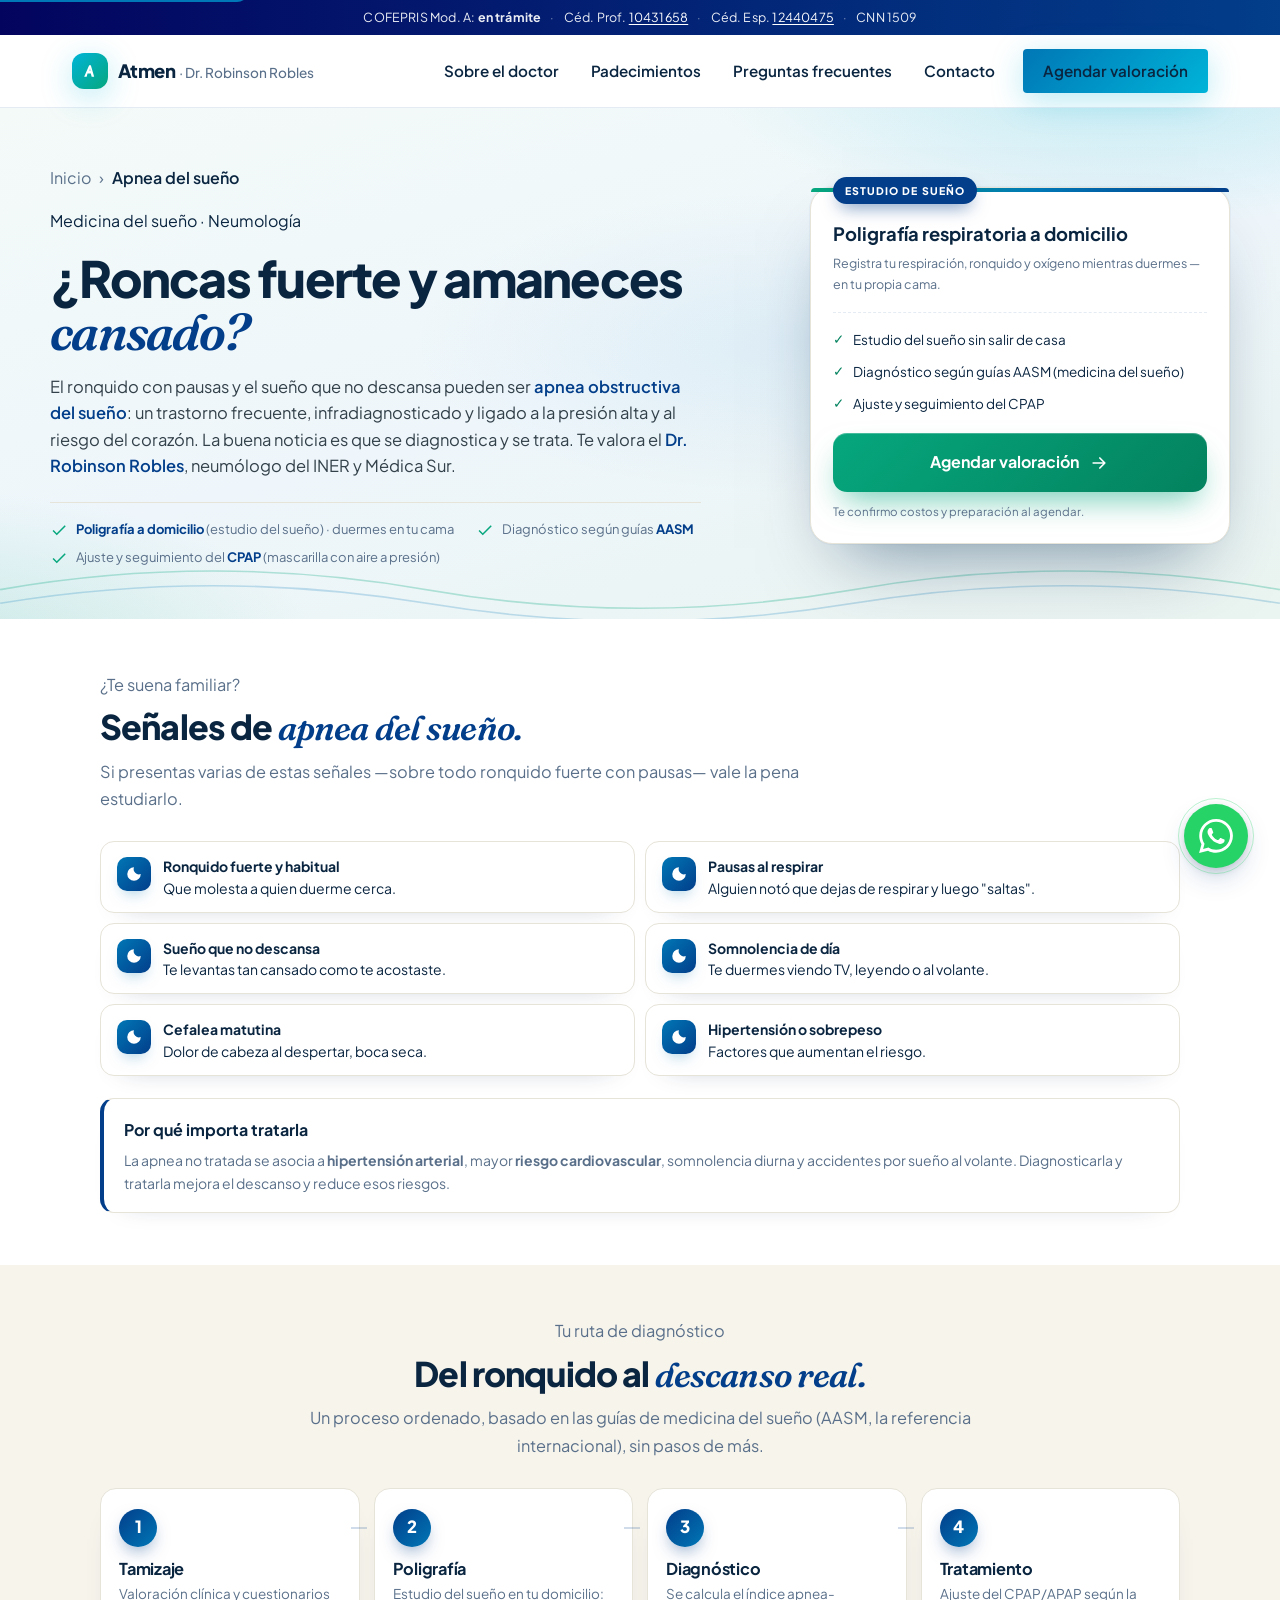
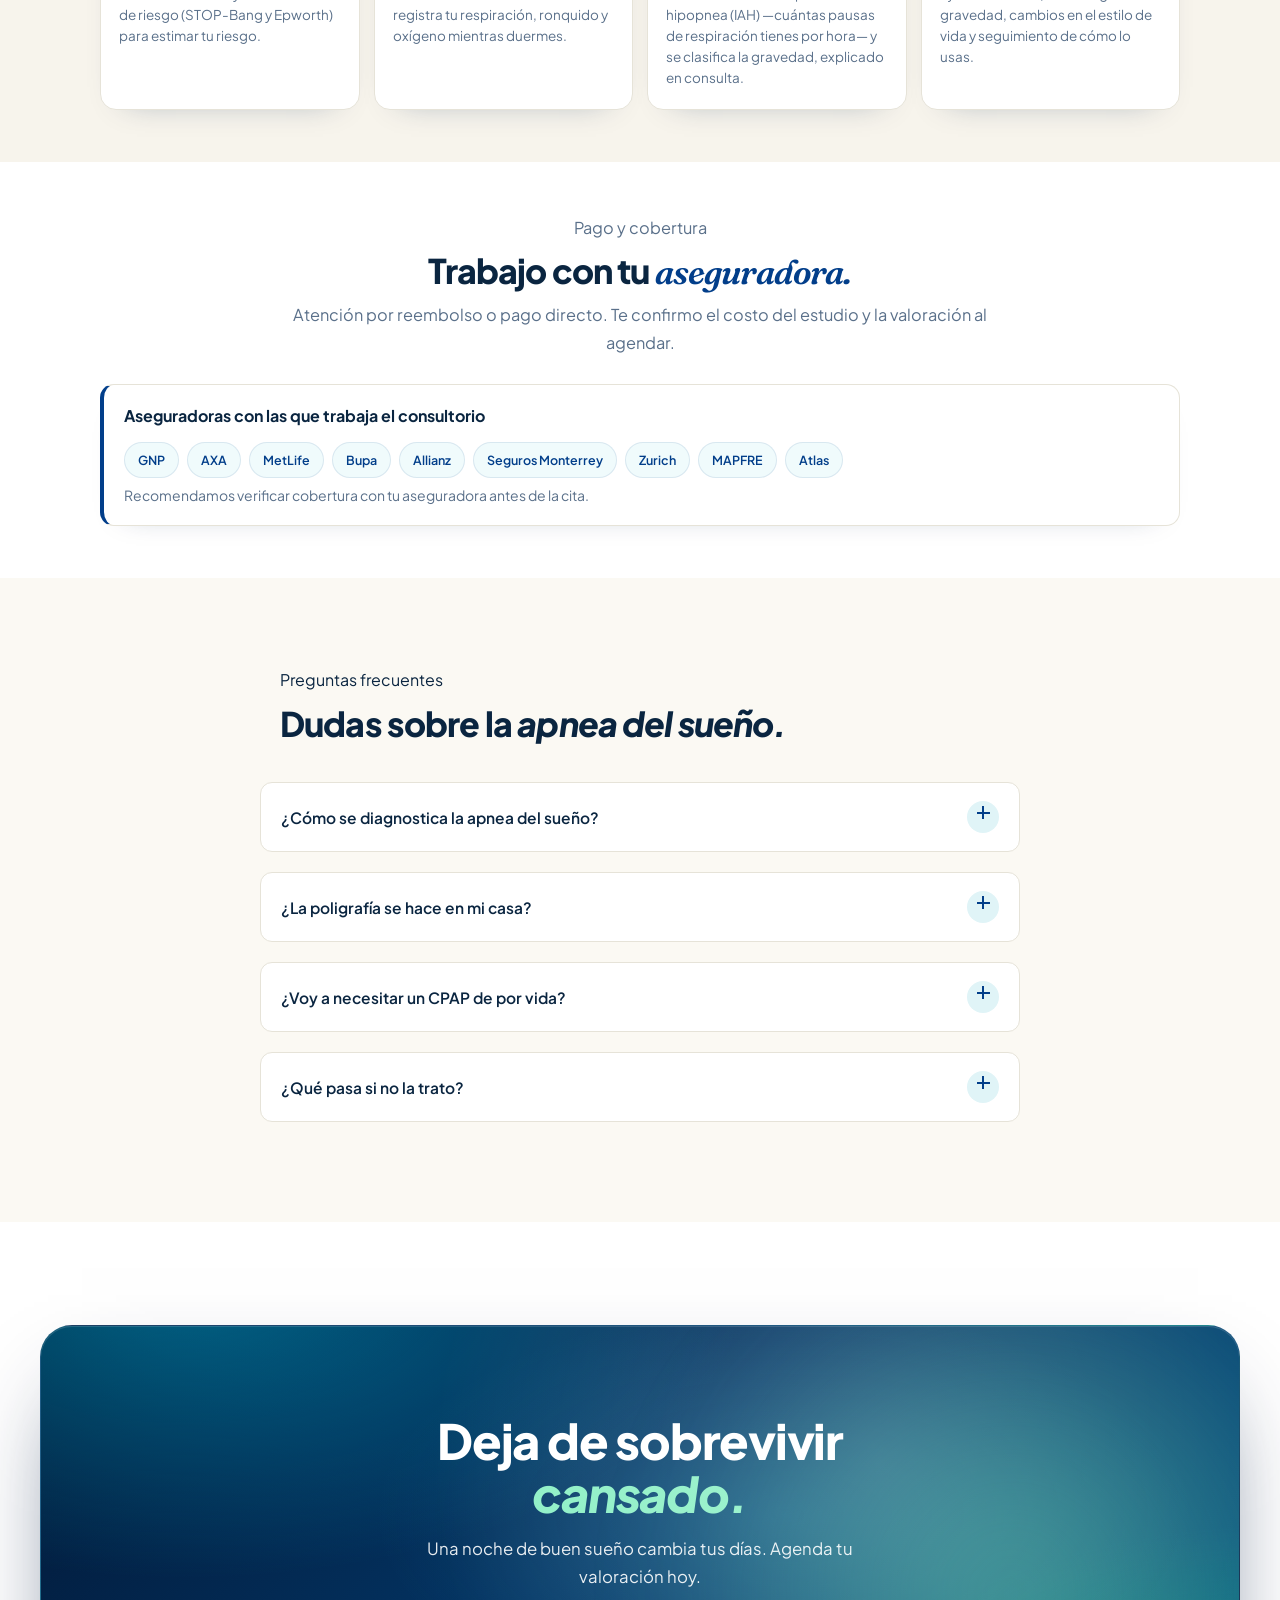
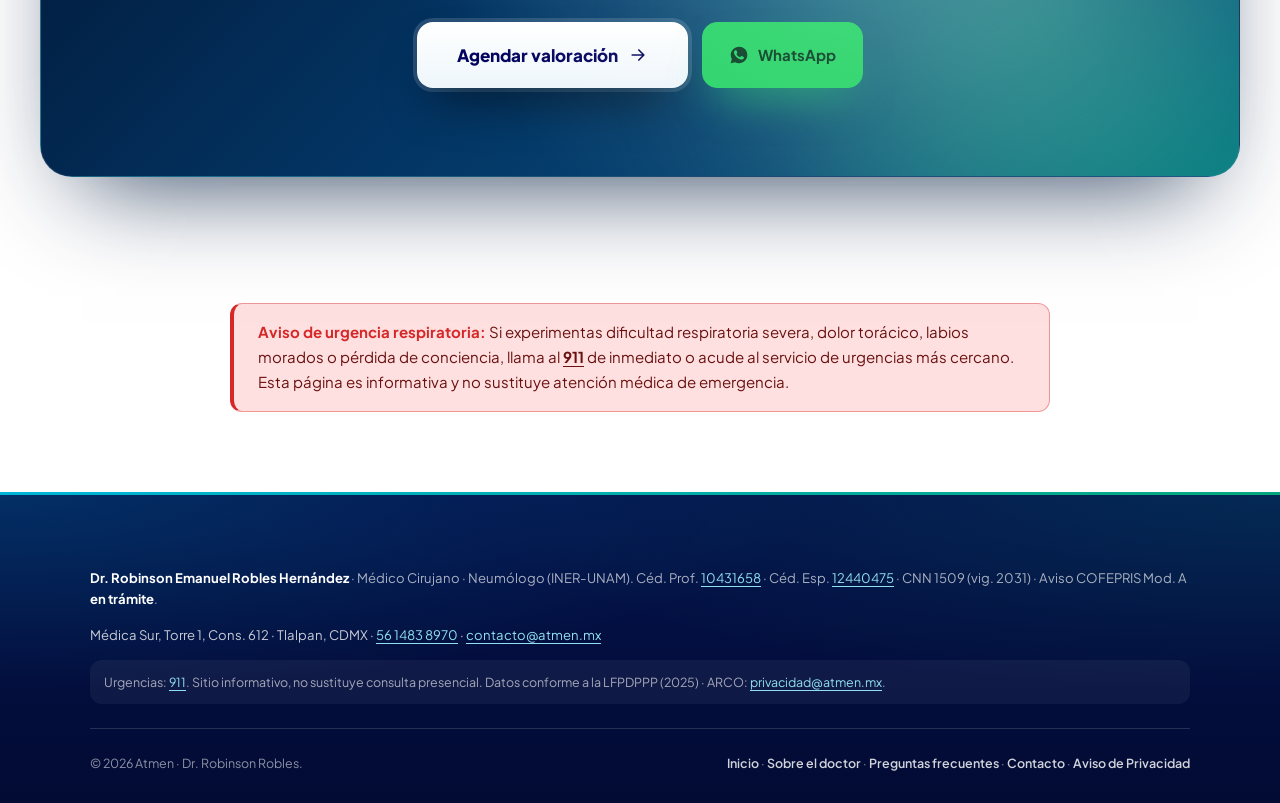
==== commit 40da95d0: "feat: contacto "cédula digital" premium, promos sin precios, sobre-doctor compacto Contacto (QR de r" ====
--- a/apnea-del-sueno/index.html
+++ b/apnea-del-sueno/index.html
@@ -5,7 +5,7 @@
   <meta name="viewport" content="width=device-width, initial-scale=1.0, viewport-fit=cover">
 
   <title>Apnea del Sueño en CDMX | Diagnóstico y CPAP — Dr. Robinson Robles</title>
-  <meta name="description" content="¿Roncas y amaneces cansado? Diagnóstico de apnea del sueño en CDMX con poligrafía respiratoria a domicilio ($3,000) y titulación de CPAP. Valoración con el Dr. Robinson Robles, neumólogo del INER y Médica Sur.">
+  <meta name="description" content="¿Roncas y amaneces cansado? Diagnóstico de apnea del sueño en CDMX con poligrafía respiratoria a domicilio y titulación de CPAP. Valoración con el Dr. Robinson Robles, neumólogo del INER y Médica Sur.">
   <meta name="author" content="Dr. Robinson Emanuel Robles Hernández">
   <meta name="robots" content="noindex, follow, max-image-preview:large">
   <meta name="theme-color" content="#023e8a" media="(prefers-color-scheme: light)">
@@ -116,7 +116,6 @@
         "@id": "https://atmen.mx/apnea-del-sueno/#faq",
         "mainEntity": [
           { "@type": "Question", "name": "¿Cómo se diagnostica la apnea del sueño?", "acceptedAnswer": { "@type": "Answer", "text": "Se inicia con una valoración clínica y cuestionarios de tamizaje (STOP-Bang, Epworth). El diagnóstico se confirma con una poligrafía respiratoria, que en muchos casos puede realizarse en tu domicilio, o con polisomnografía cuando el caso lo amerita. El resultado se expresa en el índice de apnea-hipopnea (IAH)." } },
-          { "@type": "Question", "name": "¿Cuánto cuesta el estudio de sueño?", "acceptedAnswer": { "@type": "Answer", "text": "La poligrafía respiratoria tiene un costo de $3,000 MXN y la valoración (primera consulta) $1,800 MXN. Precios sujetos a cambio; confírmalos al agendar." } },
           { "@type": "Question", "name": "¿La poligrafía se hace en casa?", "acceptedAnswer": { "@type": "Answer", "text": "En la mayoría de los casos sí: es un estudio domiciliario que registra tu respiración, ronquido y oxigenación mientras duermes en tu propia cama. La polisomnografía en laboratorio se reserva para casos seleccionados." } },
           { "@type": "Question", "name": "¿Qué es el CPAP y necesito uno de por vida?", "acceptedAnswer": { "@type": "Answer", "text": "El CPAP es un dispositivo que mantiene la vía aérea abierta con presión de aire durante el sueño; es el tratamiento de referencia para la apnea moderada a grave. La necesidad y duración dependen de la severidad y de medidas como el control de peso. El plan se individualiza y se ajusta en seguimiento." } },
           { "@type": "Question", "name": "¿Qué riesgos tiene no tratar la apnea?", "acceptedAnswer": { "@type": "Answer", "text": "La apnea del sueño no tratada se asocia a hipertensión arterial, mayor riesgo cardiovascular, somnolencia diurna, accidentes por sueño al volante y deterioro de la calidad de vida. El tratamiento busca reducir esos riesgos." } }
@@ -203,54 +202,34 @@
           <p class="promo-lede">
             El ronquido con pausas y el sueño que no descansa pueden ser
             <b>apnea obstructiva del sueño</b>: un trastorno frecuente, infradiagnosticado y
-            ligado a hipertensión y riesgo cardiovascular. La buena noticia es que se
+            ligado a la presión alta y al riesgo del corazón. La buena noticia es que se
             diagnostica y se trata. Te valora el <b>Dr. Robinson Robles</b>, neumólogo del
             INER y Médica Sur.
           </p>
 
           <ul class="promo-trust">
-            <li><svg viewBox="0 0 24 24" fill="currentColor" aria-hidden="true"><path d="M9 16.17 4.83 12l-1.42 1.41L9 19 21 7l-1.41-1.41z"/></svg> <span><b>Poligrafía a domicilio</b> · duermes en tu cama</span></li>
+            <li><svg viewBox="0 0 24 24" fill="currentColor" aria-hidden="true"><path d="M9 16.17 4.83 12l-1.42 1.41L9 19 21 7l-1.41-1.41z"/></svg> <span><b>Poligrafía a domicilio</b> (estudio del sueño) · duermes en tu cama</span></li>
             <li><svg viewBox="0 0 24 24" fill="currentColor" aria-hidden="true"><path d="M9 16.17 4.83 12l-1.42 1.41L9 19 21 7l-1.41-1.41z"/></svg> <span>Diagnóstico según guías <b>AASM</b></span></li>
-            <li><svg viewBox="0 0 24 24" fill="currentColor" aria-hidden="true"><path d="M9 16.17 4.83 12l-1.42 1.41L9 19 21 7l-1.41-1.41z"/></svg> <span>Titulación y seguimiento de <b>CPAP</b></span></li>
+            <li><svg viewBox="0 0 24 24" fill="currentColor" aria-hidden="true"><path d="M9 16.17 4.83 12l-1.42 1.41L9 19 21 7l-1.41-1.41z"/></svg> <span>Ajuste y seguimiento del <b>CPAP</b> (mascarilla con aire a presión)</span></li>
           </ul>
         </div>
 
-        <aside class="offer-card" aria-label="Costos del estudio de sueño">
+        <aside class="offer-card" aria-label="Estudio de sueño a domicilio">
           <span class="offer-card__tag">Estudio de sueño</span>
           <p class="offer-card__title">Poligrafía respiratoria a domicilio</p>
-          <p class="offer-card__price"><b>$3,000</b> <small>MXN · estudio en casa</small></p>
-          <p class="offer-card__note">Registra respiración, ronquido y oxigenación mientras duermes.</p>
-
-          <ul class="offer-card__list">
-            <li><span>Valoración (primera consulta)</span><span>$1,800</span></li>
-            <li><span>Teleconsulta de seguimiento</span><span>$900</span></li>
-            <li><span>Titulación de CPAP</span><span>Sin costo</span></li>
+          <p class="offer-card__note">Registra tu respiración, ronquido y oxígeno mientras duermes —en tu propia cama.</p>
+
+          <ul class="offer-card__list offer-card__list--checks">
+            <li>Estudio del sueño sin salir de casa</li>
+            <li>Diagnóstico según guías AASM (medicina del sueño)</li>
+            <li>Ajuste y seguimiento del CPAP</li>
           </ul>
 
-          <div class="agendar" data-agendar>
-            <button type="button" class="agendar__btn" aria-haspopup="menu" aria-expanded="false" aria-controls="agendar-menu-1">
-              Agendar valoración <span class="agendar__chev" aria-hidden="true">▾</span>
-            </button>
-            <div id="agendar-menu-1" class="agendar__menu" role="menu" hidden>
-              <p class="agendar__head">Elige cómo prefieres agendar</p>
-              <a class="agendar__item agendar__item--wa" role="menuitem" href="https://wa.me/5215614838970?text=Hola%2C%20vi%20la%20p%C3%A1gina%20de%20apnea%20del%20sue%C3%B1o%20y%20quiero%20agendar%20una%20valoraci%C3%B3n.">
-                <span class="agendar__ic" aria-hidden="true">✓</span>
-                <span class="agendar__lbl"><b>WhatsApp</b><span>Respuesta en minutos · horario hábil</span></span>
-                <span class="agendar__arr" aria-hidden="true">→</span>
-              </a>
-              <a class="agendar__item" role="menuitem" href="tel:+5215614838970">
-                <span class="agendar__ic" aria-hidden="true">☏</span>
-                <span class="agendar__lbl"><b>Llamada directa</b><span>56 1483 8970 · línea consultorio</span></span>
-                <span class="agendar__arr" aria-hidden="true">→</span>
-              </a>
-              <a class="agendar__item" role="menuitem" href="https://www.doctoralia.com.mx/robinson-robles/neumologo/ciudad-de-mexico" target="_blank" rel="noopener">
-                <span class="agendar__ic" aria-hidden="true">▦</span>
-                <span class="agendar__lbl"><b>Agendar online</b><span>Doctoralia · disponible 24/7</span></span>
-                <span class="agendar__arr" aria-hidden="true">→</span>
-              </a>
-            </div>
-          </div>
-          <p class="offer-card__fineprint">Precios en MXN, sujetos a cambio sin previo aviso; confírmalos al agendar.</p>
+          <button type="button" class="promo-cta-btn" data-agendar-open aria-haspopup="dialog">
+            Agendar valoración
+            <svg viewBox="0 0 24 24" fill="none" stroke="currentColor" stroke-width="2" stroke-linecap="round" stroke-linejoin="round" aria-hidden="true"><path d="M5 12h14M13 6l6 6-6 6"/></svg>
+          </button>
+          <p class="offer-card__fineprint">Te confirmo costos y preparación al agendar.</p>
         </aside>
       </div>
     </section>
@@ -286,43 +265,28 @@
         <div class="promo-head promo-head--center">
           <p class="atmen-kicker">Tu ruta de diagnóstico</p>
           <h2 id="como-title">Del ronquido al <em>descanso real.</em></h2>
-          <p>Un proceso ordenado, basado en guías de medicina del sueño (AASM), sin pasos de más.</p>
+          <p>Un proceso ordenado, basado en las guías de medicina del sueño (AASM, la referencia internacional), sin pasos de más.</p>
         </div>
 
         <ol class="steps">
-          <li class="step"><div class="step__n">1</div><h3>Tamizaje</h3><p>Valoración clínica y cuestionarios STOP-Bang y Epworth para estimar tu riesgo.</p></li>
-          <li class="step"><div class="step__n">2</div><h3>Poligrafía</h3><p>Estudio respiratorio en tu domicilio: registra respiración, ronquido y oxígeno mientras duermes.</p></li>
-          <li class="step"><div class="step__n">3</div><h3>Diagnóstico</h3><p>Se calcula el índice apnea-hipopnea (IAH) y se clasifica la severidad, explicado en consulta.</p></li>
-          <li class="step"><div class="step__n">4</div><h3>Tratamiento</h3><p>Titulación de CPAP/APAP según severidad, medidas de estilo de vida y seguimiento de adherencia.</p></li>
+          <li class="step"><div class="step__n">1</div><h3>Tamizaje</h3><p>Valoración clínica y cuestionarios de riesgo (STOP-Bang y Epworth) para estimar tu riesgo.</p></li>
+          <li class="step"><div class="step__n">2</div><h3>Poligrafía</h3><p>Estudio del sueño en tu domicilio: registra tu respiración, ronquido y oxígeno mientras duermes.</p></li>
+          <li class="step"><div class="step__n">3</div><h3>Diagnóstico</h3><p>Se calcula el índice apnea-hipopnea (IAH) —cuántas pausas de respiración tienes por hora— y se clasifica la gravedad, explicado en consulta.</p></li>
+          <li class="step"><div class="step__n">4</div><h3>Tratamiento</h3><p>Ajuste del CPAP/APAP según la gravedad, cambios en el estilo de vida y seguimiento de cómo lo usas.</p></li>
         </ol>
       </div>
     </section>
 
-    <!-- ===== Precios ===== -->
+    <!-- ===== Cobertura y aseguradoras ===== -->
     <section class="promo-section" aria-labelledby="precios-title">
       <div class="promo-wrap">
-        <div class="promo-head">
-          <p class="atmen-kicker">Costos</p>
-          <h2 id="precios-title">Precios <em>claros</em> del estudio y la consulta.</h2>
-          <p>Sin letra chica: estos son los costos vigentes de la valoración y el estudio de sueño.</p>
-        </div>
-
-        <table class="price-table">
-          <caption>Precios en pesos mexicanos (MXN), sujetos a cambio. Confírmalos al agendar. El CPAP/APAP es un equipo aparte que se cotiza según el dispositivo.</caption>
-          <thead>
-            <tr><th scope="col">Servicio</th><th scope="col">Costo</th></tr>
-          </thead>
-          <tbody>
-            <tr class="is-feature"><td>Poligrafía respiratoria a domicilio</td><td><span class="price-amt">$3,000</span></td></tr>
-            <tr><td>Valoración (primera consulta)</td><td><span class="price-amt">$1,800</span></td></tr>
-            <tr><td>Consulta de seguimiento</td><td><span class="price-amt">$1,200</span></td></tr>
-            <tr><td>Teleconsulta (español / inglés)</td><td><span class="price-amt">$900</span></td></tr>
-            <tr><td>Titulación de CPAP / APAP</td><td><span class="price-free">Sin costo</span></td></tr>
-            <tr><td>Oximetría de pulso en consulta</td><td><span class="price-free">Sin costo</span></td></tr>
-          </tbody>
-        </table>
-
-        <div class="risk-note" style="margin-top:22px;">
+        <div class="promo-head promo-head--center">
+          <p class="atmen-kicker">Pago y cobertura</p>
+          <h2 id="precios-title">Trabajo con tu <em>aseguradora.</em></h2>
+          <p>Atención por reembolso o pago directo. Te confirmo el costo del estudio y la valoración al agendar.</p>
+        </div>
+
+        <div class="risk-note" style="margin-top:8px;">
           <b>Aseguradoras con las que trabaja el consultorio</b>
           <div class="insurers">
             <span>GNP</span><span>AXA</span><span>MetLife</span><span>Bupa</span><span>Allianz</span><span>Seguros Monterrey</span><span>Zurich</span><span>MAPFRE</span><span>Atlas</span>
@@ -339,10 +303,9 @@
         <h2 id="faq-title" class="faq-accordion__h headline">Dudas sobre la <em>apnea del sueño.</em></h2>
       </div>
       <div class="faq-accordion__list" data-faq>
-        <details class="faq-item"><summary><span class="faq-q">¿Cómo se diagnostica la apnea del sueño?</span><span class="faq-chev" aria-hidden="true">+</span></summary><div class="faq-a"><p>Con valoración clínica, cuestionarios de tamizaje (STOP-Bang, Epworth) y un estudio de sueño. La <strong>poligrafía respiratoria</strong> suele realizarse en casa; la polisomnografía en laboratorio se reserva para casos seleccionados. El resultado se expresa en el índice apnea-hipopnea (IAH).</p></div></details>
-        <details class="faq-item"><summary><span class="faq-q">¿Cuánto cuesta el estudio de sueño?</span><span class="faq-chev" aria-hidden="true">+</span></summary><div class="faq-a"><p>La poligrafía respiratoria cuesta <strong>$3,000</strong> y la valoración inicial <strong>$1,800</strong> (MXN). Precios sujetos a cambio; confírmalos al agendar.</p></div></details>
+        <details class="faq-item"><summary><span class="faq-q">¿Cómo se diagnostica la apnea del sueño?</span><span class="faq-chev" aria-hidden="true">+</span></summary><div class="faq-a"><p>Con valoración clínica, cuestionarios de tamizaje (STOP-Bang, Epworth) y un estudio de sueño. La <strong>poligrafía respiratoria</strong> suele realizarse en casa; la polisomnografía (estudio más completo en laboratorio) se reserva para casos seleccionados. El resultado se expresa en el índice apnea-hipopnea (IAH): cuántas pausas de respiración tienes por hora.</p></div></details>
         <details class="faq-item"><summary><span class="faq-q">¿La poligrafía se hace en mi casa?</span><span class="faq-chev" aria-hidden="true">+</span></summary><div class="faq-a"><p>En la mayoría de los casos sí. Es un estudio domiciliario que registra tu respiración, ronquido y oxigenación mientras duermes en tu propia cama, lo que suele dar un sueño más representativo.</p></div></details>
-        <details class="faq-item"><summary><span class="faq-q">¿Voy a necesitar un CPAP de por vida?</span><span class="faq-chev" aria-hidden="true">+</span></summary><div class="faq-a"><p>El CPAP es el tratamiento de referencia para la apnea moderada a grave. La necesidad y la duración dependen de la severidad y de medidas como el control de peso. El plan se individualiza y se ajusta en cada seguimiento.</p></div></details>
+        <details class="faq-item"><summary><span class="faq-q">¿Voy a necesitar un CPAP de por vida?</span><span class="faq-chev" aria-hidden="true">+</span></summary><div class="faq-a"><p>El CPAP (mascarilla con aire a presión que mantiene abierta la vía respiratoria al dormir) es el tratamiento de referencia para la apnea moderada a grave. La necesidad y la duración dependen de la gravedad y de medidas como el control de peso. El plan se individualiza y se ajusta en cada seguimiento.</p></div></details>
         <details class="faq-item"><summary><span class="faq-q">¿Qué pasa si no la trato?</span><span class="faq-chev" aria-hidden="true">+</span></summary><div class="faq-a"><p>La apnea no tratada se asocia a hipertensión, mayor riesgo cardiovascular, somnolencia diurna y accidentes por sueño al volante. El tratamiento busca reducir esos riesgos y mejorar tu descanso.</p></div></details>
       </div>
     </section>
@@ -351,11 +314,17 @@
     <section class="section">
       <div class="container">
         <div class="cta-aurora reveal-up">
-          <h2>Deja de sobrevivir cansado.</h2>
-          <p>Agenda tu valoración de sueño con el Dr. Robinson Robles. Estudio a domicilio y tratamiento con seguimiento real.</p>
+          <h2>Deja de sobrevivir <em>cansado.</em></h2>
+          <p>Una noche de buen sueño cambia tus días. Agenda tu valoración hoy.</p>
           <div class="cta-aurora__actions">
-            <a class="btn btn--whatsapp btn--lg btn-pro" href="https://wa.me/5215614838970?text=Hola%2C%20vi%20la%20p%C3%A1gina%20de%20apnea%20del%20sue%C3%B1o%20y%20quiero%20agendar%20una%20valoraci%C3%B3n.">Agendar por WhatsApp</a>
-            <a class="btn btn--ghost btn--lg" href="../contacto/index.html">Ver todos los canales</a>
+            <button type="button" class="cta-aurora__primary" data-agendar-open aria-haspopup="dialog">
+              Agendar valoración
+              <svg viewBox="0 0 24 24" fill="none" stroke="currentColor" stroke-width="2" stroke-linecap="round" stroke-linejoin="round" aria-hidden="true"><path d="M5 12h14M13 6l6 6-6 6"/></svg>
+            </button>
+            <a class="cta-aurora__wa" href="https://wa.me/5215614838970?text=Hola%2C%20vi%20la%20p%C3%A1gina%20de%20apnea%20del%20sue%C3%B1o%20y%20quiero%20agendar%20una%20valoraci%C3%B3n.">
+              <svg viewBox="0 0 24 24" fill="currentColor" aria-hidden="true"><path d="M12.04 2C6.58 2 2.13 6.45 2.13 11.91c0 1.75.46 3.46 1.32 4.97L2 22l5.25-1.38a9.9 9.9 0 0 0 4.79 1.22h.01c5.46 0 9.9-4.45 9.9-9.91 0-2.65-1.03-5.14-2.9-7.01A9.82 9.82 0 0 0 12.04 2Zm5.8 14.04c-.25.7-1.44 1.33-1.99 1.41-.53.08-1.17.11-1.89-.12-.43-.14-.99-.32-1.7-.63-2.99-1.29-4.95-4.3-5.1-4.5-.15-.2-1.22-1.62-1.22-3.1 0-1.48.78-2.2 1.05-2.5.27-.3.59-.37.79-.37.2 0 .39 0 .56.01.18.01.42-.07.66.5.25.59.84 2.04.91 2.19.07.15.12.32.02.52-.1.2-.15.32-.3.5-.15.17-.31.39-.45.52-.15.15-.3.31-.13.6.17.3.76 1.25 1.63 2.02 1.12 1 2.07 1.31 2.36 1.46.3.15.47.12.64-.07.17-.2.74-.86.94-1.16.2-.3.39-.25.66-.15.27.1 1.72.81 2.01.96.3.15.5.22.57.35.07.12.07.72-.18 1.42Z"/></svg>
+              WhatsApp
+            </a>
           </div>
         </div>
       </div>
@@ -374,19 +343,18 @@
 
   <footer>
     <section class="footer-compliance" aria-label="Información profesional Art. 83 LGS">
-      <p>
-        <strong>Dr. Robinson Emanuel Robles Hernández</strong>.
-        Médico Cirujano. Cédula Profesional <a href="https://www.cedulaprofesional.sep.gob.mx/" rel="external noopener">10431658</a>.
-        Especialidad en Neumología (INER, UNAM). Cédula de Especialidad <a href="https://www.cedulaprofesional.sep.gob.mx/" rel="external noopener">12440475</a>.
-        Certificación vigente por el Consejo Nacional de Neumología y Cirugía de Tórax (folio 1509, vigente hasta 2031).
-        Aviso de Publicidad COFEPRIS Modalidad A: <strong>en trámite ante DIGIPRiS</strong>.
+      <p class="footer-compliance__legal">
+        <strong>Dr. Robinson Emanuel Robles Hernández</strong> · Médico Cirujano · Neumólogo (INER-UNAM).
+        Céd. Prof. <a href="https://www.cedulaprofesional.sep.gob.mx/" rel="external noopener">10431658</a> ·
+        Céd. Esp. <a href="https://www.cedulaprofesional.sep.gob.mx/" rel="external noopener">12440475</a> ·
+        CNN 1509 (vig. 2031) · Aviso COFEPRIS Mod. A <strong>en trámite</strong>.
       </p>
       <p class="address">
-        <strong>Atmen — Consulta privada</strong> · Médica Sur, Torre 1, Consultorio 612, Puente de Piedra 150, Pueblo Quieto, Tlalpan, C.P. 14050, Ciudad de México, CDMX.
-        Tel. <a href="tel:+5215614838970">56 1483 8970</a> · <a href="mailto:contacto@atmen.mx">contacto@atmen.mx</a> · ARCO: <a href="mailto:privacidad@atmen.mx">privacidad@atmen.mx</a>.
+        Médica Sur, Torre 1, Cons. 612 · Tlalpan, CDMX ·
+        <a href="tel:+5215614838970">56 1483 8970</a> · <a href="mailto:contacto@atmen.mx">contacto@atmen.mx</a>
       </p>
       <p class="disclaimer-emergency">
-        Ante urgencias respiratorias llame al <strong>911</strong>. Sitio informativo, no sustituye consulta presencial. Tratamiento de datos personales conforme a la LFPDPPP (reforma 2025); autoridad competente: Secretaría Anticorrupción y Buen Gobierno (SABG).
+        Urgencias: <a href="tel:911">911</a>. Sitio informativo, no sustituye consulta presencial. Datos conforme a la LFPDPPP (2025) · ARCO: <a href="mailto:privacidad@atmen.mx">privacidad@atmen.mx</a>.
       </p>
     </section>
     <p class="footer-meta">
@@ -403,13 +371,53 @@
 
   <!-- Barra CTA sticky (móvil) -->
   <div class="sticky-cta" role="region" aria-label="Agendar valoración">
-    <div class="sticky-cta__price"><b>Estudio de sueño $3,000</b><span>Poligrafía a domicilio · valoración $1,800</span></div>
-    <a class="btn btn--whatsapp" href="https://wa.me/5215614838970?text=Hola%2C%20vi%20la%20p%C3%A1gina%20de%20apnea%20del%20sue%C3%B1o%20y%20quiero%20agendar%20una%20valoraci%C3%B3n.">Agendar</a>
+    <div class="sticky-cta__price"><b>Agenda tu valoración de sueño</b><span>Poligrafía a domicilio · con el Dr. Robinson Robles</span></div>
+    <button type="button" class="btn btn--whatsapp" data-agendar-open aria-haspopup="dialog">Agendar</button>
   </div>
+
+  <!-- ===== Modal global: Agendar valoración ===== -->
+  <dialog class="ag-modal" id="agendarModal" aria-labelledby="agModalTitle">
+    <div class="ag-modal__inner">
+      <button type="button" class="ag-modal__close" data-ag-close aria-label="Cerrar ventana de agendar">
+        <svg viewBox="0 0 24 24" fill="none" stroke="currentColor" stroke-width="2" stroke-linecap="round" aria-hidden="true"><path d="M18 6 6 18M6 6l12 12"/></svg>
+      </button>
+      <div class="ag-modal__head">
+        <span class="ag-modal__eyebrow">Agenda tu valoración de sueño</span>
+        <h2 class="ag-modal__title" id="agModalTitle">Elige cómo prefieres <em>agendar</em></h2>
+        <p class="ag-modal__sub">Respondo personalmente y te confirmo fecha, costo y preparación según tu caso.</p>
+      </div>
+      <div class="ag-modal__grid">
+        <a class="ag-opt ag-opt--wa" href="https://wa.me/5215614838970?text=Hola%2C%20vi%20la%20p%C3%A1gina%20de%20apnea%20del%20sue%C3%B1o%20y%20quiero%20agendar%20una%20valoraci%C3%B3n.">
+          <span class="ag-opt__ic" aria-hidden="true"><svg viewBox="0 0 24 24" fill="currentColor"><path d="M12.04 2C6.58 2 2.13 6.45 2.13 11.91c0 1.75.46 3.46 1.32 4.97L2 22l5.25-1.38a9.9 9.9 0 0 0 4.79 1.22h.01c5.46 0 9.9-4.45 9.9-9.91 0-2.65-1.03-5.14-2.9-7.01A9.82 9.82 0 0 0 12.04 2Zm5.8 14.04c-.25.7-1.44 1.33-1.99 1.41-.53.08-1.17.11-1.89-.12-.43-.14-.99-.32-1.7-.63-2.99-1.29-4.95-4.3-5.1-4.5-.15-.2-1.22-1.62-1.22-3.1 0-1.48.78-2.2 1.05-2.5.27-.3.59-.37.79-.37.2 0 .39 0 .56.01.18.01.42-.07.66.5.25.59.84 2.04.91 2.19.07.15.12.32.02.52-.1.2-.15.32-.3.5-.15.17-.31.39-.45.52-.15.15-.3.31-.13.6.17.3.76 1.25 1.63 2.02 1.12 1 2.07 1.31 2.36 1.46.3.15.47.12.64-.07.17-.2.74-.86.94-1.16.2-.3.39-.25.66-.15.27.1 1.72.81 2.01.96.3.15.5.22.57.35.07.12.07.72-.18 1.42Z"/></svg></span>
+          <span class="ag-opt__txt"><b>WhatsApp</b><span>Respuesta en minutos · horario hábil</span></span>
+          <span class="ag-opt__arr" aria-hidden="true"><svg viewBox="0 0 24 24" fill="none" stroke="currentColor" stroke-width="2" stroke-linecap="round" stroke-linejoin="round"><path d="M5 12h14M13 6l6 6-6 6"/></svg></span>
+        </a>
+        <a class="ag-opt ag-opt--cal" href="https://cal.com/robinson-emmanuel-robles-hernandez-t5xhzw" target="_blank" rel="noopener">
+          <span class="ag-opt__ic" aria-hidden="true"><svg viewBox="0 0 24 24" fill="none" stroke="currentColor" stroke-width="1.8" stroke-linecap="round" stroke-linejoin="round"><rect x="3" y="4" width="18" height="18" rx="2"/><path d="M16 2v4M8 2v4M3 10h18"/><path d="m9 16 2 2 4-4"/></svg></span>
+          <span class="ag-opt__txt"><b>Agendar en línea</b><span>Calendario en línea · disponible 24/7</span></span>
+          <span class="ag-opt__arr" aria-hidden="true"><svg viewBox="0 0 24 24" fill="none" stroke="currentColor" stroke-width="2" stroke-linecap="round" stroke-linejoin="round"><path d="M5 12h14M13 6l6 6-6 6"/></svg></span>
+        </a>
+        <a class="ag-opt" href="tel:+5215614838970">
+          <span class="ag-opt__ic" aria-hidden="true"><svg viewBox="0 0 24 24" fill="none" stroke="currentColor" stroke-width="1.8" stroke-linecap="round" stroke-linejoin="round"><path d="M22 16.92v3a2 2 0 0 1-2.18 2 19.79 19.79 0 0 1-8.63-3.07 19.5 19.5 0 0 1-6-6 19.79 19.79 0 0 1-3.07-8.67A2 2 0 0 1 4.11 2h3a2 2 0 0 1 2 1.72c.13.96.36 1.9.7 2.81a2 2 0 0 1-.45 2.11L8.09 9.91a16 16 0 0 0 6 6l1.27-1.27a2 2 0 0 1 2.11-.45c.91.34 1.85.57 2.81.7A2 2 0 0 1 22 16.92Z"/></svg></span>
+          <span class="ag-opt__txt"><b>Llamada directa</b><span>Médica Sur · línea consultorio</span></span>
+          <span class="ag-opt__arr" aria-hidden="true"><svg viewBox="0 0 24 24" fill="none" stroke="currentColor" stroke-width="2" stroke-linecap="round" stroke-linejoin="round"><path d="M5 12h14M13 6l6 6-6 6"/></svg></span>
+        </a>
+        <a class="ag-opt" href="mailto:contacto@atmen.mx?subject=Solicitud%20de%20valoraci%C3%B3n%20-%20Apnea%20del%20sue%C3%B1o">
+          <span class="ag-opt__ic" aria-hidden="true"><svg viewBox="0 0 24 24" fill="none" stroke="currentColor" stroke-width="1.8" stroke-linecap="round" stroke-linejoin="round"><rect x="2" y="4" width="20" height="16" rx="2"/><path d="m22 7-10 5L2 7"/></svg></span>
+          <span class="ag-opt__txt"><b>Correo electrónico</b><span>Para casos no urgentes</span></span>
+          <span class="ag-opt__arr" aria-hidden="true"><svg viewBox="0 0 24 24" fill="none" stroke="currentColor" stroke-width="2" stroke-linecap="round" stroke-linejoin="round"><path d="M5 12h14M13 6l6 6-6 6"/></svg></span>
+        </a>
+      </div>
+      <p class="ag-modal__foot">
+        <svg viewBox="0 0 24 24" fill="none" stroke="currentColor" stroke-width="1.7" stroke-linecap="round" stroke-linejoin="round" aria-hidden="true"><path d="M12 22s8-4 8-10V5l-8-3-8 3v7c0 6 8 10 8 10Z"/><path d="m9 12 2 2 4-4"/></svg>
+        Urgencias respiratorias: acude a tu hospital más cercano o llama al <a href="tel:911">911</a>.
+      </p>
+    </div>
+  </dialog>
 
   <script defer src="../js/site-nav.js"></script>
   <script defer src="../js/reveal.js"></script>
   <script defer src="../js/datalayer.js"></script>
-  <script defer src="../js/agendar-menu.js"></script>
+  <script defer src="../js/agendar-modal.js"></script>
 </body>
 </html>
--- a/css/premium.css
+++ b/css/premium.css
@@ -2932,3 +2932,576 @@
 .refs-list .ref-src { font-style: italic; }
 .refs-list a { color: var(--sea); font-weight: 600; }
 .faq-cat-title { scroll-margin-top: 90px; }
+
+/* =========================================================
+   ============  REDISEÑO v4 (overrides finales)  ===========
+   Hero simétrico + foto impactante · modal Agendar global ·
+   contraste de iconos · reseñas adaptables · CTA premium.
+   Esta capa va al final: gana en orden de cascada.
+   ========================================================= */
+
+/* ---------- 1. MODAL GLOBAL "AGENDAR CITA" ---------- */
+.ag-modal {
+  border: 0; padding: 0; margin: auto;
+  width: min(480px, calc(100vw - 28px));
+  background: transparent; color: var(--ink);
+  overflow: visible;
+}
+.ag-modal::backdrop { background: rgba(3,12,40,.58); backdrop-filter: blur(4px); -webkit-backdrop-filter: blur(4px); }
+.ag-modal[open] { animation: ag-pop .26s var(--ease); }
+@keyframes ag-pop { from { opacity: 0; transform: translateY(18px) scale(.97); } to { opacity: 1; transform: none; } }
+body.ag-modal-open { overflow: hidden; }
+
+.ag-modal__inner {
+  position: relative; background: #fff;
+  border-radius: 24px; padding: 32px 26px 22px;
+  box-shadow: 0 36px 80px -28px rgba(2,18,55,.62);
+  overflow: hidden;
+}
+.ag-modal__inner::before {
+  content: ""; position: absolute; inset: 0 0 auto 0; height: 5px;
+  background: linear-gradient(90deg, var(--leaf), var(--sea) 55%, var(--ocean));
+}
+.ag-modal__close {
+  position: absolute; top: 15px; right: 15px;
+  width: 38px; height: 38px; border-radius: 50%;
+  background: var(--cloud); border: 1px solid var(--line-soft);
+  display: grid; place-items: center; cursor: pointer; color: var(--ink-muted);
+  transition: background .2s var(--ease), color .2s var(--ease), border-color .2s var(--ease);
+}
+.ag-modal__close svg { width: 18px; height: 18px; }
+.ag-modal__close:hover { background: var(--ocean); color: #fff; border-color: var(--ocean); }
+
+.ag-modal__head { margin-bottom: 18px; padding-right: 38px; }
+.ag-modal__eyebrow { font-size: 11px; font-weight: 800; letter-spacing: .12em; text-transform: uppercase; color: var(--leaf-deep); }
+.ag-modal__title { font-family: var(--font-display); font-weight: 800; font-size: clamp(22px, 5vw, 28px); letter-spacing: -.02em; margin: 7px 0 7px; color: var(--ink); }
+.ag-modal__title em { font-style: italic; color: var(--sea); }
+.ag-modal__sub { font-size: 13.5px; line-height: 1.5; color: var(--ink-muted); margin: 0; }
+
+.ag-modal__grid { display: grid; gap: 10px; }
+.ag-opt {
+  display: flex; align-items: center; gap: 14px;
+  padding: 13px 14px; border-radius: 15px;
+  background: var(--paper); border: 1.5px solid var(--line-soft);
+  text-decoration: none; color: var(--ink);
+  transition: border-color .2s var(--ease), transform .18s var(--ease), box-shadow .25s var(--ease), background .2s var(--ease);
+}
+.ag-opt:hover, .ag-opt:focus-visible {
+  border-color: var(--sea); transform: translateY(-2px);
+  box-shadow: 0 16px 32px -18px rgba(2,62,138,.55); outline: none; background: #fff;
+}
+.ag-opt__ic { width: 48px; height: 48px; border-radius: 13px; flex: 0 0 auto; display: grid; place-items: center; background: linear-gradient(135deg, var(--sea), var(--ocean)); color: #fff; }
+.ag-opt__ic svg { width: 24px; height: 24px; }
+.ag-opt--wa  .ag-opt__ic { background: linear-gradient(135deg, #25d366, #0f8a44); }
+.ag-opt--cal .ag-opt__ic { background: linear-gradient(135deg, var(--leaf), var(--leaf-deep)); }
+.ag-opt__txt { flex: 1; display: flex; flex-direction: column; gap: 2px; min-width: 0; }
+.ag-opt__txt b { font-size: 15px; font-weight: 700; color: var(--ink); }
+.ag-opt__txt span { font-size: 12px; color: var(--ink-muted); }
+.ag-opt__arr { color: var(--line); flex: 0 0 auto; transition: transform .2s var(--ease), color .2s var(--ease); }
+.ag-opt__arr svg { width: 18px; height: 18px; }
+.ag-opt:hover .ag-opt__arr, .ag-opt:focus-visible .ag-opt__arr { color: var(--sea); transform: translateX(4px); }
+
+.ag-modal__foot { display: flex; align-items: center; gap: 8px; font-size: 11.5px; color: var(--ink-muted); margin: 16px 2px 0; line-height: 1.45; }
+.ag-modal__foot svg { width: 17px; height: 17px; flex: 0 0 auto; color: var(--leaf-deep); }
+.ag-modal__foot a { color: var(--sea); font-weight: 700; }
+
+@media (max-width: 520px) {
+  .ag-modal { width: 100%; margin: auto auto 0; }
+  .ag-modal__inner { border-radius: 24px 24px 0 0; padding: 26px 18px max(20px, env(safe-area-inset-bottom)); }
+  .ag-modal[open] { animation: ag-up .3s var(--ease); }
+  @keyframes ag-up { from { transform: translateY(100%); } to { transform: none; } }
+}
+@media (prefers-reduced-motion: reduce) { .ag-modal[open] { animation: none; } }
+
+/* ---------- 2. HERO v4 — simétrico + foto impactante ---------- */
+.hero-tags {
+  list-style: none; margin: 0 0 24px; padding: 0;
+  display: flex; flex-wrap: wrap; gap: 8px;
+}
+.hero-tags li {
+  font-size: 12.5px; font-weight: 600; color: var(--ocean);
+  background: rgba(0,119,182,.08); border: 1px solid rgba(0,119,182,.16);
+  padding: 6px 13px; border-radius: 99px;
+}
+
+.hero-cta { display: flex; flex-wrap: wrap; gap: 12px; margin: 0; }
+.hero-cta__primary {
+  display: inline-flex; align-items: center; gap: 10px;
+  font: inherit; font-size: 16px; font-weight: 700; cursor: pointer;
+  color: #fff; border: 0; border-radius: 15px; padding: 17px 30px;
+  background: linear-gradient(135deg, var(--leaf) 0%, var(--leaf-deep) 100%);
+  box-shadow: 0 16px 32px -10px rgba(6,167,125,.6), inset 0 1px 0 rgba(255,255,255,.25);
+  transition: transform .18s var(--ease), box-shadow .25s var(--ease);
+}
+.hero-cta__primary svg { width: 20px; height: 20px; transition: transform .2s var(--ease); }
+.hero-cta__primary:hover { transform: translateY(-2px); box-shadow: 0 22px 44px -12px rgba(6,167,125,.7), inset 0 1px 0 rgba(255,255,255,.25); }
+.hero-cta__primary:hover svg { transform: translateX(4px); }
+.hero-cta__primary:active { transform: translateY(0) scale(.985); }
+.hero-cta__primary:focus-visible { outline: 3px solid var(--ocean); outline-offset: 3px; }
+
+.hero-cta__wa {
+  display: inline-flex; align-items: center; gap: 9px;
+  font-size: 15px; font-weight: 700; text-decoration: none; color: var(--leaf-deep);
+  border-radius: 15px; padding: 17px 24px;
+  background: #fff; border: 1.5px solid rgba(6,167,125,.4);
+  transition: background .2s var(--ease), transform .18s var(--ease), border-color .2s var(--ease);
+}
+.hero-cta__wa svg { width: 20px; height: 20px; }
+.hero-cta__wa:hover { background: rgba(6,167,125,.07); transform: translateY(-2px); border-color: var(--leaf); }
+.hero-cta__wa:focus-visible { outline: 3px solid var(--leaf); outline-offset: 3px; }
+
+/* Columna derecha: escenario limpio para la foto (sin marco "chafa") */
+.hero-split__right {
+  background: linear-gradient(165deg, #eef5fb 0%, #e1eef1 52%, #d3e7dd 100%);
+  padding: 0; display: block; overflow: visible;
+  min-height: 440px;
+}
+.hero-split__right::before { opacity: .38; }
+.hero-split__right::after { z-index: 0; }
+
+.hero-portrait {
+  position: relative; margin: 0; height: 100%; min-height: inherit;
+  display: flex; flex-direction: column; align-items: center; justify-content: flex-end;
+  padding: 34px 22px 26px;
+}
+.hero-portrait__glow {
+  position: absolute; z-index: 0; width: 80%; aspect-ratio: 1;
+  left: 50%; top: 42%; transform: translate(-50%, -50%);
+  background: radial-gradient(circle, rgba(0,180,216,.42) 0%, rgba(6,167,125,.22) 46%, transparent 70%);
+  filter: blur(44px); pointer-events: none;
+}
+.hero-portrait__frame {
+  position: relative; z-index: 1; width: min(360px, 86%);
+  aspect-ratio: 4 / 5; border-radius: 24px; overflow: hidden;
+  box-shadow: 0 34px 64px -26px rgba(2,40,80,.6), 0 0 0 1px rgba(2,62,138,.05);
+}
+.hero-portrait__frame img { width: 100%; height: 100%; object-fit: cover; object-position: top center; display: block; }
+.hero-portrait__badge {
+  position: absolute; bottom: 12px; left: 12px; z-index: 2;
+  display: inline-flex; align-items: center; gap: 6px;
+  background: rgba(3,18,55,.6); -webkit-backdrop-filter: blur(6px); backdrop-filter: blur(6px);
+  color: #fff; font-size: 11px; font-weight: 700; padding: 7px 12px; border-radius: 99px;
+}
+.hero-portrait__badge svg { width: 14px; height: 14px; color: #5ee0a0; }
+
+.hero-portrait__chip {
+  position: absolute; z-index: 3;
+  display: flex; align-items: center; gap: 10px;
+  background: rgba(255,255,255,.94); -webkit-backdrop-filter: blur(10px); backdrop-filter: blur(10px);
+  border: 1px solid rgba(2,62,138,.1); border-radius: 15px; padding: 10px 14px;
+  box-shadow: 0 18px 34px -18px rgba(2,40,80,.5);
+}
+.hero-portrait__chip b { font-family: var(--font-display); font-size: 23px; font-weight: 800; letter-spacing: -.02em; line-height: 1; color: var(--ocean); }
+.hero-portrait__chip > span { font-size: 10.5px; line-height: 1.25; color: var(--ink-muted); }
+.hero-portrait__chip--rating { top: 9%; left: 1%; }
+.hero-portrait__chip--rating b { color: var(--leaf-deep); }
+.hero-portrait__chipmeta { display: flex; flex-direction: column; font-size: 10.5px; line-height: 1.3; color: var(--ink-muted); }
+.hero-portrait__stars { color: #f5a623; font-size: 11px; letter-spacing: .5px; }
+.hero-portrait__chip--scholar { bottom: 17%; right: 1%; }
+
+.hero-portrait__cap { text-align: center; margin-top: 20px; position: relative; z-index: 2; }
+.hero-portrait__cap b {
+  display: block;
+  font-family: var(--font-display);
+  font-size: clamp(21px, 2.6vw, 28px);
+  font-weight: 800; letter-spacing: -.025em; line-height: 1.1;
+  background: linear-gradient(120deg, var(--ocean-deep) 0%, var(--sea) 62%, var(--leaf) 100%);
+  -webkit-background-clip: text; background-clip: text;
+  -webkit-text-fill-color: transparent; color: var(--ocean-deep);
+}
+.hero-portrait__cap span { font-size: 12px; color: var(--ink-muted); }
+
+@media (min-width: 960px) {
+  .hero-split { grid-template-columns: 1.12fr 1fr; min-height: 620px; align-items: stretch; }
+  .hero-split__left { display: flex; flex-direction: column; justify-content: center; padding: 64px 56px; }
+  .hero-split__right { border-top: none; border-left: 1px solid var(--line-soft); padding: 0; min-height: 620px; }
+  .hero-portrait { padding: 44px 28px 30px; }
+  .hero-portrait__frame { width: min(404px, 88%); aspect-ratio: 4 / 5; }
+  .hero-portrait__chip b { font-size: 26px; }
+  .hero-cta { margin-bottom: 4px; }
+}
+@media (prefers-reduced-motion: reduce) {
+  .hero-cta__primary, .hero-cta__wa { transition: none; }
+  .hero-cta__primary:hover, .hero-cta__wa:hover { transform: none; }
+}
+
+/* ---------- 3. CONTRASTE DE ICONOS (padecimientos) ---------- */
+/* Gradiente más profundo → el glifo blanco resalta (WCAG en glifos UI) */
+.dx-card__ic {
+  background: linear-gradient(135deg, var(--cp) 0%, color-mix(in oklab, var(--cp) 78%, #000) 100%);
+  box-shadow: 0 10px 20px -8px color-mix(in oklab, var(--cp) 60%, transparent);
+}
+.dx-card__ic svg { stroke-width: 2; }
+.dx-points__ic {
+  background: linear-gradient(135deg, var(--cp) 0%, color-mix(in oklab, var(--cp) 82%, #000) 100%);
+}
+.dx-modal__ic {
+  background: rgba(255,255,255,.2); border-color: rgba(255,255,255,.4);
+}
+
+/* ---------- 4. RESEÑAS — tarjetas simétricas + márgenes con fade ---------- */
+/* Tamaño uniforme: poco o mucho texto, mismas dimensiones → simetría */
+.tcard {
+  width: 320px; min-width: 320px; max-width: 320px;
+  min-height: 200px;
+  justify-content: flex-start;
+}
+.tcard__quote {
+  font-size: 14px; line-height: 1.55;
+  display: -webkit-box; -webkit-box-orient: vertical; -webkit-line-clamp: 6;
+  overflow: hidden;
+}
+.tcard__person { margin-top: auto; }
+.marquee-row { align-items: stretch; padding-inline: clamp(8px, 3vw, 26px); }
+/* margen visible en los bordes + desvanecimiento al cruzarlo */
+.wall__mask::before, .wall__mask::after { width: clamp(56px, 11vw, 150px); }
+.wall__mask::before { background: linear-gradient(90deg, #fff 12%, transparent); }
+.wall__mask::after  { background: linear-gradient(-90deg, #fff 12%, transparent); }
+
+@media (max-width: 700px) {
+  .tcard { width: 300px; min-width: 300px; max-width: 300px; }
+}
+
+/* ---------- 5. CTA FINAL premium ---------- */
+.cta-aurora {
+  background:
+    radial-gradient(120% 140% at 0% 0%, rgba(0,180,216,.35), transparent 55%),
+    radial-gradient(120% 140% at 100% 100%, rgba(6,167,125,.4), transparent 55%),
+    linear-gradient(135deg, var(--ocean-deep) 0%, var(--ocean) 55%, var(--sea) 100%);
+  padding: clamp(44px, 6vw, 72px) clamp(24px, 4vw, 56px);
+  border-radius: 28px;
+}
+.cta-aurora h2 { font-size: clamp(2rem, 3.6vw, 3rem); letter-spacing: -.025em; max-width: 18ch; margin-bottom: 14px; }
+.cta-aurora h2 em { font-style: italic; color: #aef0d4; }
+.cta-aurora p { font-size: 1.05rem; max-width: 42ch; margin-bottom: 30px; }
+.cta-aurora__actions { gap: 14px; }
+.cta-aurora__primary {
+  display: inline-flex; align-items: center; gap: 10px;
+  font: inherit; font-size: 16px; font-weight: 800; cursor: pointer;
+  color: var(--ocean-deep); background: #fff; border: 0;
+  border-radius: 15px; padding: 17px 32px;
+  box-shadow: 0 18px 38px -14px rgba(0,0,0,.45);
+  transition: transform .18s var(--ease), box-shadow .25s var(--ease);
+}
+.cta-aurora__primary svg { width: 20px; height: 20px; transition: transform .2s var(--ease); }
+.cta-aurora__primary:hover { transform: translateY(-2px); box-shadow: 0 26px 50px -16px rgba(0,0,0,.55); }
+.cta-aurora__primary:hover svg { transform: translateX(4px); }
+.cta-aurora__primary:focus-visible { outline: 3px solid #aef0d4; outline-offset: 3px; }
+.cta-aurora__wa {
+  display: inline-flex; align-items: center; gap: 9px;
+  font-size: 15px; font-weight: 700; text-decoration: none; color: #fff;
+  border-radius: 15px; padding: 17px 26px;
+  background: rgba(255,255,255,.12); border: 1.5px solid rgba(255,255,255,.4);
+  -webkit-backdrop-filter: blur(6px); backdrop-filter: blur(6px);
+  transition: background .2s var(--ease), transform .18s var(--ease), border-color .2s var(--ease);
+}
+.cta-aurora__wa svg { width: 20px; height: 20px; }
+.cta-aurora__wa:hover { background: rgba(255,255,255,.22); transform: translateY(-2px); border-color: #fff; }
+.cta-aurora__wa:focus-visible { outline: 3px solid #fff; outline-offset: 3px; }
+@media (max-width: 560px) {
+  .cta-aurora__actions { flex-direction: column; }
+  .cta-aurora__primary, .cta-aurora__wa { width: 100%; justify-content: center; }
+}
+@media (prefers-reduced-motion: reduce) {
+  .cta-aurora__primary, .cta-aurora__wa { transition: none; }
+  .cta-aurora__primary:hover, .cta-aurora__wa:hover { transform: none; }
+}
+
+/* =========================================================
+   ============  REDISEÑO v5 (overrides finales 2)  =========
+   Hero con fondo difuminado (sin división franca) ·
+   CTA final más premium con botones que resaltan.
+   ========================================================= */
+
+/* ---------- #2 · HERO: fondo difuminado unificado ---------- */
+.hero-split {
+  position: relative; isolation: isolate;
+  background:
+    radial-gradient(58% 54% at 16% 20%, rgba(0,180,216,.18), transparent 62%),
+    radial-gradient(56% 62% at 90% 80%, rgba(6,167,125,.16), transparent 62%),
+    radial-gradient(50% 50% at 70% 8%, rgba(2,119,182,.10), transparent 60%),
+    linear-gradient(165deg, #f4faf8 0%, #eef6fb 48%, #eaf4f0 100%);
+}
+/* La columna de la foto deja de ser un bloque de color aparte */
+.hero-split__right {
+  background: transparent;
+  border-left: none !important;
+  border-top: none !important;
+}
+.hero-split__right::before { opacity: .2; }
+/* halo de la foto un poco más amplio para fundir con el fondo */
+.hero-portrait__glow {
+  width: 92%;
+  background: radial-gradient(circle, rgba(0,180,216,.34) 0%, rgba(6,167,125,.2) 48%, transparent 72%);
+  filter: blur(54px);
+}
+.hero-portrait__chip--scholar b small { font-size: .62em; -webkit-text-fill-color: var(--ocean); color: var(--ocean); }
+
+/* ---------- #13 · CTA FINAL: fondo premium + botones que resaltan ---------- */
+.cta-aurora {
+  position: relative; isolation: isolate; overflow: hidden;
+  background:
+    radial-gradient(85% 120% at 12% -10%, rgba(0,180,216,.48), transparent 55%),
+    radial-gradient(80% 120% at 105% 110%, rgba(6,167,125,.52), transparent 55%),
+    radial-gradient(55% 75% at 62% 42%, rgba(72,202,228,.20), transparent 62%),
+    linear-gradient(135deg, #021634 0%, #033463 46%, #0a5a86 100%);
+  border: 1px solid rgba(255,255,255,.1);
+  border-radius: 32px;
+  padding: clamp(52px, 7vw, 88px) clamp(26px, 4vw, 60px);
+  box-shadow: 0 44px 96px -42px rgba(2,26,62,.85), inset 0 1px 0 rgba(255,255,255,.14);
+}
+.cta-aurora::after {
+  content: ""; position: absolute; z-index: -1;
+  right: -12%; bottom: -42%; width: 62%; aspect-ratio: 1; border-radius: 50%;
+  background: radial-gradient(circle, rgba(94,224,160,.42), transparent 66%);
+  filter: blur(54px); pointer-events: none;
+}
+.cta-aurora h2 { font-size: clamp(2.1rem, 3.8vw, 3.2rem); }
+.cta-aurora h2 em { color: #8ef0c6; }
+
+/* Primario: blanco sólido, grande, con doble halo */
+.cta-aurora__primary {
+  font-size: 17px; font-weight: 800; padding: 19px 40px; border-radius: 16px;
+  background: linear-gradient(180deg, #ffffff 0%, #eef6fb 100%);
+  box-shadow: 0 24px 48px -16px rgba(0,0,0,.6), 0 0 0 4px rgba(255,255,255,.14);
+}
+.cta-aurora__primary:hover {
+  transform: translateY(-3px);
+  box-shadow: 0 34px 64px -18px rgba(0,0,0,.66), 0 0 0 6px rgba(255,255,255,.2);
+}
+/* Secundario: verde WhatsApp sólido para que resalte */
+.cta-aurora__wa {
+  background: #25d366; border: 1.5px solid #25d366; color: #053d22;
+  -webkit-backdrop-filter: none; backdrop-filter: none;
+  box-shadow: 0 22px 44px -16px rgba(37,211,102,.6);
+}
+.cta-aurora__wa:hover { background: #1fc05c; border-color: #1fc05c; transform: translateY(-3px); }
+
+/* =========================================================
+   ====  REDISEÑO v6 — Página "Sobre el doctor" (premium)  ==
+   Foto de lujo, credenciales premium, investigación amigable,
+   logos institucionales, trayectoria impactante.
+   ========================================================= */
+
+/* ---------- #7 · Foto de lujo (rostro centrado, reloj visible) ---------- */
+.portrait-lux { position: relative; width: 100%; max-width: 460px; margin-inline: auto; }
+.portrait-lux::before {
+  content: ""; position: absolute; inset: -6% -10% -12%; z-index: -1;
+  background: radial-gradient(58% 58% at 50% 34%, rgba(0,180,216,.3), transparent 70%);
+  filter: blur(48px); pointer-events: none;
+}
+.portrait-lux__frame {
+  position: relative; aspect-ratio: 0.72; border-radius: 26px; overflow: hidden;
+  background: linear-gradient(160deg, #e9f1f8, #d7e7e2);
+  box-shadow: 0 46px 92px -34px rgba(2,26,62,.6), 0 8px 24px -12px rgba(2,26,62,.3);
+}
+/* Doble marco editorial: hairline dorado + mat blanco (lujo) */
+.portrait-lux__frame::after {
+  content: ""; position: absolute; inset: 0; border-radius: 26px; pointer-events: none; z-index: 3;
+  box-shadow: inset 0 0 0 1px rgba(184,147,47,.55), inset 0 0 0 7px rgba(255,255,255,.92);
+}
+.portrait-lux__frame img { width: 100%; height: 100%; object-fit: cover; object-position: 50% 12%; display: block; }
+.portrait-lux__creds { position: absolute; top: 18px; right: 18px; display: flex; gap: 6px; z-index: 4; }
+
+/* ---------- #11 · Credenciales premium ---------- */
+.creds-lux {
+  display: grid; gap: 18px; max-width: 980px; margin: 0 auto;
+  grid-template-columns: repeat(auto-fit, minmax(240px, 1fr));
+}
+.cred-lux {
+  position: relative; background: #fff; border: 1px solid var(--line-soft); border-radius: 18px;
+  padding: 30px 24px 24px; text-align: center; overflow: hidden;
+  box-shadow: 0 22px 46px -28px rgba(2,40,80,.42);
+}
+.cred-lux::before {
+  content: ""; position: absolute; inset: 0 0 auto 0; height: 4px;
+  background: linear-gradient(90deg, #b8932f, #e6cd86 50%, #b8932f);
+}
+.cred-lux__seal {
+  width: 56px; height: 56px; margin: 0 auto 14px; border-radius: 50%; display: grid; place-items: center;
+  background: linear-gradient(135deg, var(--ocean), var(--sea)); color: #fff;
+  box-shadow: 0 10px 22px -10px rgba(2,62,138,.6);
+}
+.cred-lux__seal svg { width: 28px; height: 28px; }
+.cred-lux__logo { height: 56px; width: auto; max-width: 140px; margin: 0 auto 14px; display: block; object-fit: contain; }
+.cred-lux__label { font-size: 11px; font-weight: 800; letter-spacing: .1em; text-transform: uppercase; color: var(--ink-muted); }
+.cred-lux__value { font-family: var(--font-display); font-size: clamp(26px, 3vw, 34px); font-weight: 800; letter-spacing: -.02em; color: var(--ocean-deep); margin: 5px 0 6px; }
+.cred-lux__note { font-size: 13px; color: var(--ink-muted); margin: 0 0 14px; }
+.cred-lux__verify { font-size: 13px; font-weight: 700; color: var(--sea); text-decoration: none; }
+.cred-lux__verify:hover { text-decoration: underline; }
+.cred-lux--featured { background: linear-gradient(180deg, #fffdf6, #fff); border-color: rgba(184,147,47,.38); }
+
+/* ---------- #8 · Investigación amigable ---------- */
+.research-figures { display: flex; flex-wrap: wrap; justify-content: center; gap: 16px 44px; max-width: 820px; margin: 0 auto var(--sp-6); }
+.research-figure { text-align: center; }
+.research-figure b {
+  display: block; font-family: var(--font-display); font-size: clamp(28px, 4vw, 42px); font-weight: 800; letter-spacing: -.02em; line-height: 1;
+  background: linear-gradient(120deg, var(--ocean), var(--sea) 60%, var(--leaf));
+  -webkit-background-clip: text; background-clip: text; -webkit-text-fill-color: transparent;
+}
+.research-figure span { font-size: 13px; color: var(--ink-muted); }
+.research-grid { display: grid; gap: 16px; max-width: 980px; margin: 0 auto; grid-template-columns: repeat(auto-fit, minmax(220px, 1fr)); }
+.research-card {
+  background: #fff; border: 1px solid var(--line-soft); border-radius: 16px; padding: 24px 20px;
+  box-shadow: 0 14px 32px -24px rgba(2,40,80,.4); transition: transform .2s var(--ease), box-shadow .2s var(--ease);
+}
+.research-card:hover { transform: translateY(-4px); box-shadow: 0 26px 48px -26px rgba(2,40,80,.5); }
+.research-card__ic { width: 48px; height: 48px; border-radius: 13px; display: grid; place-items: center; background: linear-gradient(135deg, var(--sea), var(--ocean)); color: #fff; margin-bottom: 14px; }
+.research-card__ic svg { width: 26px; height: 26px; }
+.research-card h3 { font-size: 1.05rem; margin: 0 0 6px; color: var(--ink); letter-spacing: -.01em; }
+.research-card p { font-size: 13.5px; line-height: 1.55; color: var(--ink-muted); margin: 0; }
+.research-verify { text-align: center; margin-top: var(--sp-6); font-size: 13.5px; color: var(--ink-muted); }
+.research-verify a { color: var(--sea); font-weight: 700; text-decoration: none; }
+.research-verify a:hover { text-decoration: underline; }
+
+/* ---------- #9 · Instituciones con logos ---------- */
+.institutions-row--lux { display: flex; flex-wrap: wrap; justify-content: center; gap: 18px; }
+.institutions-row--lux .institution {
+  flex: 1 1 180px; max-width: 240px;
+  display: flex; flex-direction: column; align-items: center; text-align: center; gap: 3px;
+  background: #fff; border: 1px solid var(--line-soft); border-radius: 16px; padding: 22px 18px;
+  text-decoration: none; color: var(--ink);
+  transition: transform .2s var(--ease), box-shadow .2s var(--ease), border-color .2s var(--ease);
+}
+.institutions-row--lux .institution:hover { transform: translateY(-4px); box-shadow: 0 22px 42px -26px rgba(2,40,80,.42); border-color: rgba(0,180,216,.32); }
+.institution__logo { height: 66px; display: grid; place-items: center; margin-bottom: 8px; }
+.institution__logo img { max-height: 66px; max-width: 150px; width: auto; object-fit: contain; }
+.institutions-row--lux .institution b { font-size: 1rem; color: var(--ocean-deep); }
+.institutions-row--lux .institution > span:last-child { font-size: 12px; color: var(--ink-muted); }
+
+/* ---------- #10 · Trayectoria impactante ---------- */
+.tl-lux { list-style: none; margin: 0 auto; padding: 0; max-width: 760px; position: relative; }
+.tl-lux::before { content: ""; position: absolute; left: 23px; top: 10px; bottom: 10px; width: 2px; background: linear-gradient(180deg, var(--sky), var(--leaf)); opacity: .45; }
+.tl-lux__item { position: relative; display: grid; grid-template-columns: 48px 1fr; gap: 18px; padding-bottom: 24px; }
+.tl-lux__item:last-child { padding-bottom: 0; }
+.tl-lux__node { width: 48px; height: 48px; border-radius: 50%; display: grid; place-items: center; background: #fff; border: 2px solid var(--line-soft); color: var(--sea); position: relative; z-index: 1; box-shadow: 0 8px 20px -10px rgba(2,40,80,.3); }
+.tl-lux__node svg { width: 23px; height: 23px; }
+.tl-lux__item--key .tl-lux__node { background: linear-gradient(135deg, var(--ocean), var(--sea)); border-color: transparent; color: #fff; }
+.tl-lux__card { background: #fff; border: 1px solid var(--line-soft); border-radius: 14px; padding: 15px 18px; box-shadow: 0 12px 28px -22px rgba(2,40,80,.32); }
+.tl-lux__item--key .tl-lux__card { border-color: rgba(184,147,47,.42); box-shadow: 0 16px 34px -22px rgba(2,40,80,.46); }
+.tl-lux__year { font-size: 11px; font-weight: 800; letter-spacing: .08em; text-transform: uppercase; color: var(--leaf-deep); }
+.tl-lux__item--key .tl-lux__year { color: #b8932f; }
+.tl-lux__title { font-size: 1.06rem; font-weight: 700; margin: 4px 0 6px; color: var(--ink); letter-spacing: -.01em; }
+.tl-lux__detail { font-size: 13.5px; line-height: 1.55; color: var(--ink-muted); margin: 0; }
+
+@media (max-width: 560px) {
+  .portrait-lux { max-width: 320px; }
+  .tl-lux__item { grid-template-columns: 42px 1fr; gap: 14px; }
+  .tl-lux::before { left: 20px; }
+  .tl-lux__node { width: 42px; height: 42px; }
+}
+
+/* =========================================================
+   ====  v8 — Contacto "cédula digital" + compactación móvil  ===
+   ========================================================= */
+
+/* ---- Contacto: foto + jerarquía premium ---- */
+.lt-photo {
+  width: 130px; height: 130px; margin: 0 auto 16px;
+  border-radius: 50%; overflow: hidden; position: relative;
+  box-shadow: 0 20px 42px -18px rgba(2,40,80,.55),
+              inset 0 0 0 4px rgba(255,255,255,.92),
+              0 0 0 5px rgba(201,162,77,.5);
+}
+.lt-photo img { width: 100%; height: 100%; object-fit: cover; object-position: 50% 16%; display: block; }
+.lt-name em { font-style: italic; font-family: var(--font-serif); color: var(--sea); }
+.lt-loc { display: inline-flex; align-items: center; gap: 6px; font-size: 12.5px; color: var(--ink-muted); margin: 12px 0 0; }
+.lt-loc svg { width: 15px; height: 15px; color: var(--leaf-deep); flex: 0 0 auto; }
+
+.lt-primary {
+  display: flex; align-items: center; gap: 14px; width: 100%;
+  margin: 24px 0 6px; padding: 16px 18px; border: 0; border-radius: 16px; cursor: pointer;
+  text-align: left; font: inherit; color: #fff;
+  background: linear-gradient(135deg, var(--ocean) 0%, var(--sea) 58%, var(--leaf) 100%);
+  box-shadow: 0 22px 44px -16px rgba(2,62,138,.6), 0 0 0 1px rgba(201,162,77,.5);
+  transition: transform .18s var(--ease), box-shadow .25s var(--ease);
+}
+.lt-primary:hover { transform: translateY(-2px); box-shadow: 0 30px 56px -18px rgba(2,62,138,.7), 0 0 0 1px rgba(201,162,77,.65); }
+.lt-primary:active { transform: translateY(0) scale(.99); }
+.lt-primary:focus-visible { outline: 3px solid var(--leaf); outline-offset: 3px; }
+.lt-primary__ic { width: 44px; height: 44px; border-radius: 12px; flex: 0 0 auto; display: grid; place-items: center; background: rgba(255,255,255,.18); }
+.lt-primary__ic svg { width: 24px; height: 24px; }
+.lt-primary__txt { flex: 1; display: flex; flex-direction: column; min-width: 0; }
+.lt-primary__txt b { font-size: 17px; font-weight: 800; }
+.lt-primary__txt span { font-size: 11.5px; color: rgba(255,255,255,.85); }
+.lt-primary__arr { flex: 0 0 auto; }
+.lt-primary__arr svg { width: 22px; height: 22px; }
+
+.lt-eyebrow { font-size: 11px; font-weight: 800; letter-spacing: .12em; text-transform: uppercase; color: var(--ink-muted); margin: 22px 0 10px; text-align: left; }
+
+.lt-grid { display: grid; grid-template-columns: 1fr 1fr; gap: 10px; }
+.lt-tile {
+  display: flex; flex-direction: column; align-items: flex-start; gap: 1px;
+  padding: 14px; border-radius: 14px; text-decoration: none; color: var(--ink);
+  background: rgba(255,255,255,.72); border: 1px solid var(--line-soft);
+  -webkit-backdrop-filter: blur(12px); backdrop-filter: blur(12px);
+  box-shadow: 0 12px 28px -22px rgba(2,40,80,.4);
+  transition: transform .18s var(--ease), box-shadow .2s var(--ease), border-color .2s var(--ease);
+}
+.lt-tile:hover { transform: translateY(-2px); box-shadow: 0 20px 38px -22px rgba(2,40,80,.5); border-color: rgba(0,180,216,.3); color: var(--ink); }
+.lt-tile__ic { width: 38px; height: 38px; border-radius: 11px; display: grid; place-items: center; margin-bottom: 9px; background: linear-gradient(135deg, var(--sea), var(--ocean)); color: #fff; }
+.lt-tile__ic svg { width: 21px; height: 21px; }
+.lt-tile--wa .lt-tile__ic { background: linear-gradient(135deg, #25d366, #0f8a44); }
+.lt-tile b { font-size: 14.5px; font-weight: 700; }
+.lt-tile span { font-size: 11.5px; color: var(--ink-muted); }
+
+.lt-links { display: grid; gap: 8px; }
+.lt-link {
+  display: flex; align-items: center; justify-content: space-between; gap: 12px;
+  padding: 13px 16px; border-radius: 13px; text-decoration: none; color: var(--ink);
+  background: rgba(255,255,255,.55); border: 1px solid var(--line-soft);
+  transition: background .2s var(--ease), border-color .2s var(--ease), transform .18s var(--ease);
+}
+.lt-link:hover { background: #fff; border-color: rgba(0,180,216,.3); color: var(--ink); transform: translateY(-1px); }
+.lt-link__txt { display: flex; flex-direction: column; }
+.lt-link__txt b { font-size: 14px; font-weight: 700; }
+.lt-link__txt span { font-size: 11.5px; color: var(--ink-muted); }
+.lt-link__arr { color: var(--sea); font-weight: 700; flex: 0 0 auto; }
+
+.lt-utils { display: flex; gap: 10px; margin-top: 14px; }
+.lt-util {
+  flex: 1; display: inline-flex; align-items: center; justify-content: center; gap: 8px;
+  padding: 11px 12px; border-radius: 12px; cursor: pointer; font: inherit;
+  font-size: 13px; font-weight: 600; color: var(--ink-muted);
+  background: transparent; border: 1px solid var(--line-soft); text-decoration: none;
+  transition: color .2s var(--ease), border-color .2s var(--ease);
+}
+.lt-util:hover { color: var(--sea); border-color: rgba(0,180,216,.4); }
+.lt-util svg { width: 17px; height: 17px; }
+.lt-doctoralia { text-align: center; margin: 16px 0 0; }
+.lt-doctoralia a { font-size: 12.5px; color: var(--ink-muted); text-decoration: none; }
+.lt-doctoralia a:hover { color: var(--sea); text-decoration: underline; }
+
+/* ---- Sobre el doctor: compactación móvil (menos scroll) ---- */
+@media (max-width: 640px) {
+  .section { padding-block: clamp(28px, 6vw, 40px); }
+
+  /* Credenciales → filas compactas (sin sello, valor más chico) */
+  .creds-lux { grid-template-columns: 1fr; gap: 10px; }
+  .cred-lux { display: grid; grid-template-columns: 1fr auto; align-items: center; column-gap: 12px; row-gap: 2px; padding: 13px 16px; text-align: left; }
+  .cred-lux__seal { display: none; }
+  .cred-lux__logo { display: none; }
+  .cred-lux__label { grid-column: 1; grid-row: 1; }
+  .cred-lux__value { grid-column: 1; grid-row: 2; font-size: 19px; margin: 0; }
+  .cred-lux__note { grid-column: 1; grid-row: 3; margin: 2px 0 0; font-size: 11px; }
+  .cred-lux__verify { grid-column: 2; grid-row: 1 / span 3; align-self: center; white-space: nowrap; }
+  .cred-lux::before { height: 3px; }
+
+  /* Investigación → figuras en fila + 2×2 compacto */
+  .research-figures { gap: 8px 18px; flex-wrap: nowrap; }
+  .research-figure b { font-size: 1.55rem; }
+  .research-figure span { font-size: 11px; }
+  .research-grid { grid-template-columns: 1fr 1fr; gap: 10px; }
+  .research-card { padding: 14px 13px; }
+  .research-card__ic { width: 38px; height: 38px; margin-bottom: 9px; }
+  .research-card h3 { font-size: .95rem; }
+  .research-card p { font-size: 12.5px; display: -webkit-box; -webkit-box-orient: vertical; -webkit-line-clamp: 3; overflow: hidden; }
+
+  /* Timeline más plano */
+  .tl-lux__item { padding-bottom: 16px; }
+  .tl-lux__card { padding: 12px 14px; }
+  .tl-lux__title { font-size: 1rem; }
+
+  /* Respaldo institucional: logos un poco más compactos */
+  .institutions-row--lux .institution { padding: 18px 14px; }
+}
--- a/css/promo.css
+++ b/css/promo.css
@@ -279,3 +279,87 @@
   background: var(--cloud); border: 1px solid var(--border);
   padding: 7px 13px; border-radius: 99px;
 }
+
+/* =========================================================
+   ===  v7 — Coherencia PREMIUM con landing + sobre-el-doctor  ===
+   Páginas de promoción: hero difuminado, ficha de oferta de lujo,
+   botón Agendar que abre el modal, tarjetas con relieve, CTA premium.
+   ========================================================= */
+
+/* Hero: fondo difuminado unificado (igual que el landing) */
+.promo-hero {
+  background:
+    radial-gradient(56% 52% at 88% -8%, rgba(0,180,216,.20), transparent 60%),
+    radial-gradient(54% 58% at -6% 108%, rgba(6,167,125,.16), transparent 58%),
+    radial-gradient(50% 50% at 62% 46%, rgba(2,119,182,.07), transparent 60%),
+    linear-gradient(165deg, #f4faf8 0%, #eef6fb 52%, #eaf4f0 100%);
+}
+.promo-hero::after {
+  content: ""; position: absolute; left: 0; right: 0; bottom: 0; height: 88px; z-index: 0; pointer-events: none;
+  background: url("data:image/svg+xml,%3Csvg xmlns='http://www.w3.org/2000/svg' viewBox='0 0 600 90' preserveAspectRatio='none'%3E%3Cpath d='M0 60 Q 100 22 200 60 T 400 60 T 600 60' stroke='%2306a77d' stroke-width='1.6' stroke-opacity='.28' fill='none'/%3E%3Cpath d='M0 74 Q 100 38 200 74 T 400 74 T 600 74' stroke='%230077b6' stroke-width='1.6' stroke-opacity='.22' fill='none'/%3E%3C/svg%3E") no-repeat bottom center / 100% 100%;
+}
+.offer-card { position: relative; z-index: 1; }
+
+/* Ficha de oferta: marco premium con acento superior */
+.offer-card {
+  border-radius: 22px;
+  box-shadow: 0 36px 72px -32px rgba(2,40,80,.52), 0 0 0 1px rgba(2,62,138,.04);
+}
+.offer-card::after {
+  content: ""; position: absolute; inset: 0 0 auto 0; height: 4px;
+  border-radius: 22px 22px 0 0;
+  background: linear-gradient(90deg, var(--leaf), var(--sea) 55%, var(--ocean));
+}
+/* La etiqueta superior no debe quedar recortada */
+.offer-card__tag { z-index: 2; }
+.offer-card__price b {
+  background: linear-gradient(120deg, var(--ocean), var(--sea) 70%, var(--leaf));
+  -webkit-background-clip: text; background-clip: text; -webkit-text-fill-color: transparent; color: var(--ocean);
+}
+
+/* Botón "Agendar" premium que abre el modal (coherente con el hero del landing) */
+.promo-cta-btn {
+  display: inline-flex; align-items: center; justify-content: center; gap: 10px; width: 100%;
+  font: inherit; font-size: 16px; font-weight: 700; cursor: pointer; color: #fff; border: 0;
+  border-radius: 14px; padding: 16px 24px;
+  background: linear-gradient(135deg, var(--leaf) 0%, var(--leaf-deep) 100%);
+  box-shadow: 0 16px 32px -10px rgba(6,167,125,.6), inset 0 1px 0 rgba(255,255,255,.25);
+  transition: transform .18s var(--ease), box-shadow .25s var(--ease);
+}
+.promo-cta-btn svg { width: 20px; height: 20px; transition: transform .2s var(--ease); }
+.promo-cta-btn:hover { transform: translateY(-2px); box-shadow: 0 22px 44px -12px rgba(6,167,125,.7); }
+.promo-cta-btn:hover svg { transform: translateX(4px); }
+.promo-cta-btn:active { transform: translateY(0) scale(.99); }
+.promo-cta-btn:focus-visible { outline: 3px solid var(--ocean); outline-offset: 3px; }
+
+/* Tarjetas de síntomas con relieve + icono de alto contraste */
+.symptom {
+  border-radius: 14px; box-shadow: 0 12px 28px -24px rgba(2,40,80,.42);
+  transition: transform .2s var(--ease), box-shadow .2s var(--ease), border-color .2s var(--ease);
+}
+.symptom:hover { transform: translateY(-3px); box-shadow: 0 20px 38px -22px rgba(2,40,80,.5); border-color: rgba(0,180,216,.3); }
+.symptom__ic {
+  width: 34px; height: 34px; border-radius: 10px;
+  background: linear-gradient(135deg, var(--sea), var(--ocean)); color: #fff;
+  box-shadow: 0 8px 16px -8px rgba(0,119,182,.5);
+}
+
+/* Pasos con relieve */
+.step { border-radius: 16px; box-shadow: 0 14px 32px -26px rgba(2,40,80,.42); transition: transform .2s var(--ease), box-shadow .2s var(--ease); }
+.step:hover { transform: translateY(-3px); box-shadow: 0 24px 44px -26px rgba(2,40,80,.5); }
+.step__n { background: linear-gradient(135deg, var(--ocean), var(--sea)); }
+
+/* Tabla de precios con relieve */
+.price-table { border-radius: 16px; box-shadow: 0 18px 42px -30px rgba(2,40,80,.42); }
+
+/* Reseñas (consulta): tarjetas con relieve suave */
+.t-card { box-shadow: 0 14px 32px -24px rgba(2,40,80,.4); }
+
+/* Aviso de riesgo: acento coherente */
+.risk-note { border-radius: 14px; box-shadow: 0 12px 28px -26px rgba(2,40,80,.36); }
+
+/* Lista de valor (sin precios) con check */
+.offer-card__list--checks li { justify-content: flex-start; align-items: flex-start; gap: 9px; color: var(--ink); }
+.offer-card__list--checks li::before {
+  content: "✓"; color: var(--leaf-deep); font-weight: 800; flex: 0 0 auto; line-height: 1.45;
+}
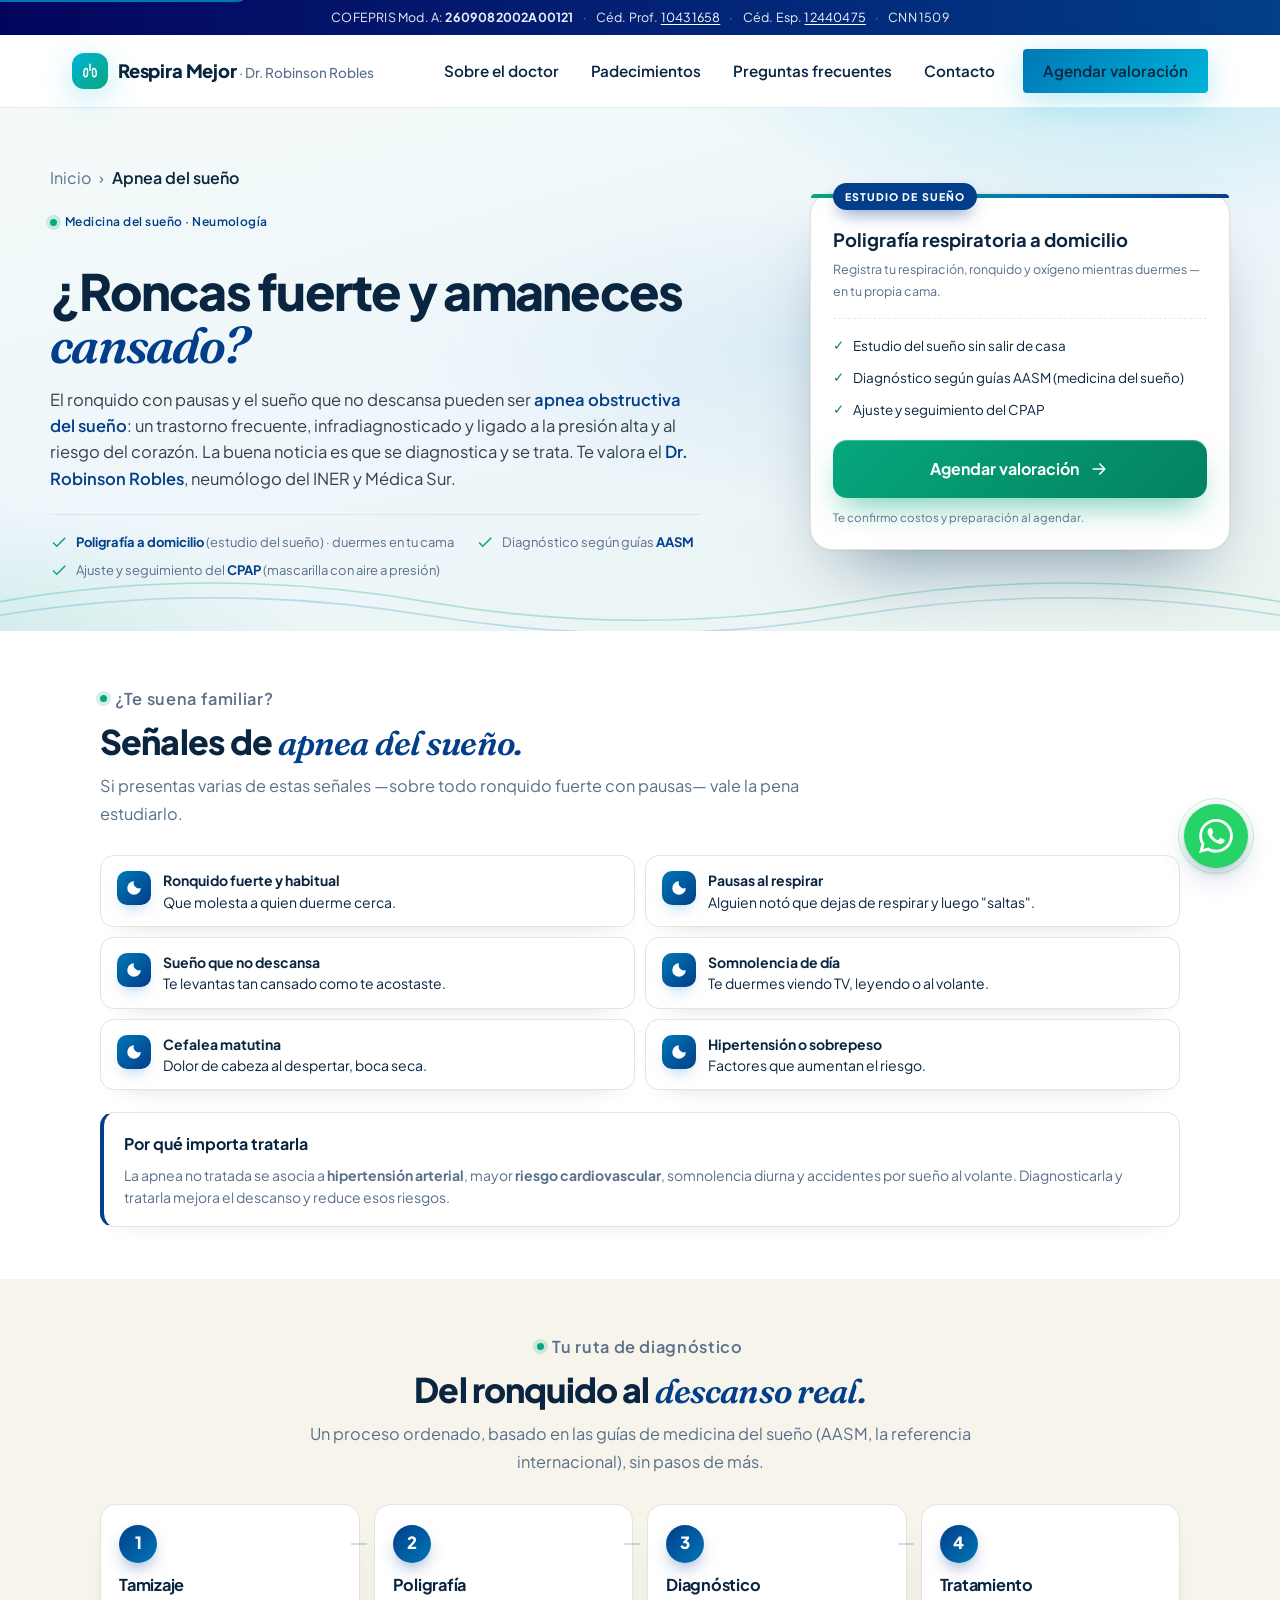
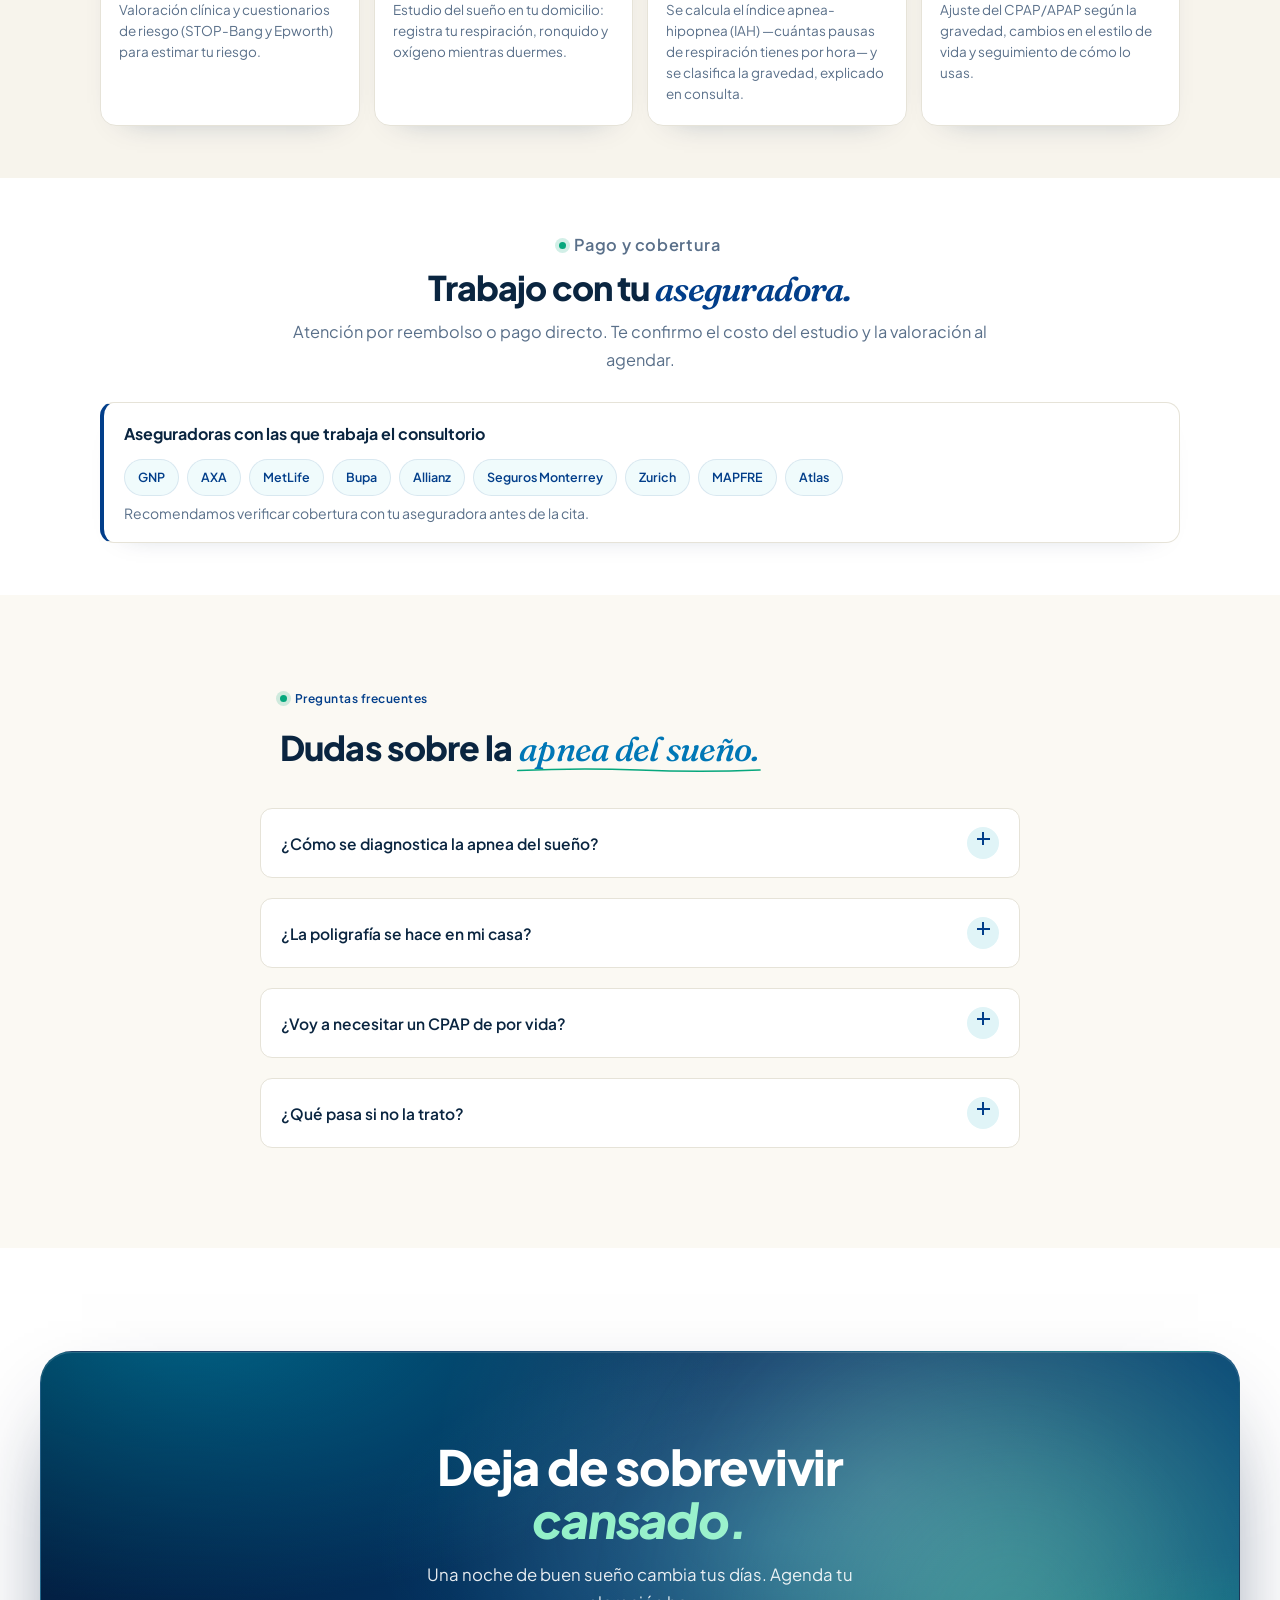
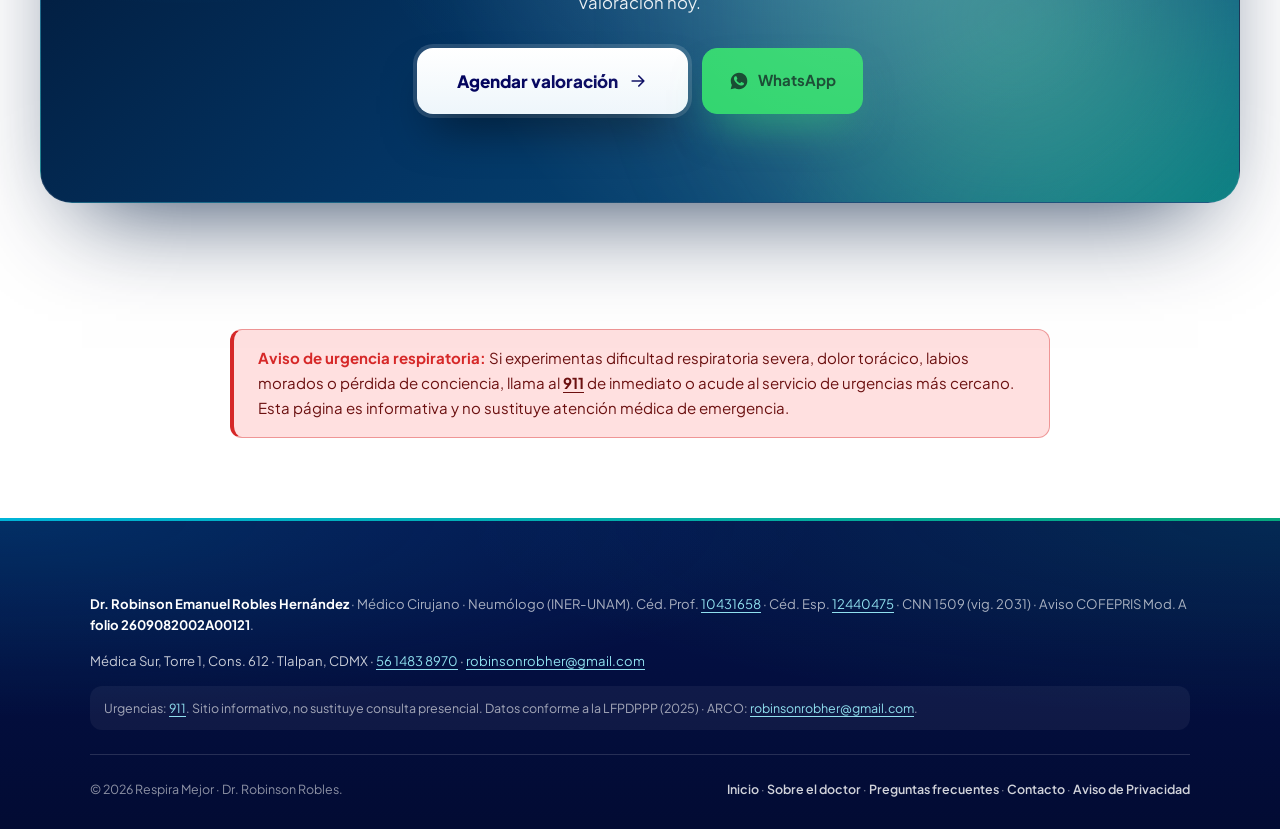
==== commit aa9b6796: "feat(rebrand): Atmen -> Respira Mejor, dominio respiramejorcdmx.mx y folio COFEPRIS - Marca/logo: "A" ====
--- a/apnea-del-sueno/index.html
+++ b/apnea-del-sueno/index.html
@@ -17,17 +17,17 @@
   <meta name="geo.position" content="19.292000;-99.173500">
   <meta name="ICBM" content="19.292000, -99.173500">
 
-  <link rel="canonical" href="https://atmen.mx/apnea-del-sueno/">
-  <link rel="alternate" hreflang="es-MX" href="https://atmen.mx/apnea-del-sueno/">
-  <link rel="alternate" hreflang="x-default" href="https://atmen.mx/apnea-del-sueno/">
+  <link rel="canonical" href="https://respiramejorcdmx.mx/apnea-del-sueno/">
+  <link rel="alternate" hreflang="es-MX" href="https://respiramejorcdmx.mx/apnea-del-sueno/">
+  <link rel="alternate" hreflang="x-default" href="https://respiramejorcdmx.mx/apnea-del-sueno/">
 
   <meta property="og:type" content="website">
-  <meta property="og:site_name" content="Atmen">
+  <meta property="og:site_name" content="Respira Mejor">
   <meta property="og:title" content="Apnea del Sueño en CDMX | Diagnóstico y CPAP — Dr. Robinson Robles">
   <meta property="og:description" content="Diagnóstico de apnea del sueño con poligrafía respiratoria a domicilio y titulación de CPAP. Valoración con un neumólogo del INER y Médica Sur.">
-  <meta property="og:url" content="https://atmen.mx/apnea-del-sueno/">
+  <meta property="og:url" content="https://respiramejorcdmx.mx/apnea-del-sueno/">
   <meta property="og:locale" content="es_MX">
-  <meta property="og:image" content="https://atmen.mx/images/og-home.svg">
+  <meta property="og:image" content="https://respiramejorcdmx.mx/images/og-home.svg">
   <meta property="og:image:width" content="1200">
   <meta property="og:image:height" content="630">
   <meta property="og:image:alt" content="Diagnóstico de apnea del sueño con el Dr. Robinson Robles, CDMX.">
@@ -35,7 +35,7 @@
   <meta name="twitter:card" content="summary_large_image">
   <meta name="twitter:title" content="Apnea del Sueño en CDMX | Diagnóstico y CPAP — Dr. Robinson Robles">
   <meta name="twitter:description" content="Diagnóstico de apnea del sueño con poligrafía respiratoria a domicilio y titulación de CPAP.">
-  <meta name="twitter:image" content="https://atmen.mx/images/og-home.svg">
+  <meta name="twitter:image" content="https://respiramejorcdmx.mx/images/og-home.svg">
 
   <link rel="icon" type="image/svg+xml" href="../images/favicon.svg">
   <link rel="apple-touch-icon" href="../images/favicon.svg">
@@ -50,15 +50,15 @@
     "@graph": [
       {
         "@type": "MedicalWebPage",
-        "@id": "https://atmen.mx/apnea-del-sueno/#webpage",
-        "url": "https://atmen.mx/apnea-del-sueno/",
+        "@id": "https://respiramejorcdmx.mx/apnea-del-sueno/#webpage",
+        "url": "https://respiramejorcdmx.mx/apnea-del-sueno/",
         "name": "Apnea del Sueño en CDMX | Diagnóstico y CPAP — Dr. Robinson Robles",
         "inLanguage": "es-MX",
-        "isPartOf": { "@id": "https://atmen.mx/#website" },
+        "isPartOf": { "@id": "https://respiramejorcdmx.mx/#website" },
         "datePublished": "2026-05-28",
         "dateModified": "2026-05-28",
         "lastReviewed": "2026-05-28",
-        "reviewedBy": { "@id": "https://atmen.mx/#physician" },
+        "reviewedBy": { "@id": "https://respiramejorcdmx.mx/#physician" },
         "specialty": "https://schema.org/Pulmonary",
         "audience": { "@type": "MedicalAudience", "audienceType": "Patient" },
         "about": { "@type": "MedicalCondition", "name": "Apnea obstructiva del sueño", "alternateName": "SAOS" },
@@ -66,26 +66,26 @@
       },
       {
         "@type": "BreadcrumbList",
-        "@id": "https://atmen.mx/apnea-del-sueno/#breadcrumb",
+        "@id": "https://respiramejorcdmx.mx/apnea-del-sueno/#breadcrumb",
         "itemListElement": [
-          { "@type": "ListItem", "position": 1, "name": "Inicio", "item": "https://atmen.mx/" },
-          { "@type": "ListItem", "position": 2, "name": "Apnea del sueño", "item": "https://atmen.mx/apnea-del-sueno/" }
+          { "@type": "ListItem", "position": 1, "name": "Inicio", "item": "https://respiramejorcdmx.mx/" },
+          { "@type": "ListItem", "position": 2, "name": "Apnea del sueño", "item": "https://respiramejorcdmx.mx/apnea-del-sueno/" }
         ]
       },
       {
         "@type": ["Physician", "Person"],
-        "@id": "https://atmen.mx/#physician",
+        "@id": "https://respiramejorcdmx.mx/#physician",
         "name": "Dr. Robinson Emanuel Robles Hernández",
         "alternateName": "Dr. Robinson Robles",
         "honorificPrefix": "Dr.",
         "jobTitle": "Médico Neumólogo · Investigador clínico",
-        "image": "https://atmen.mx/images/doctor-portrait.svg",
-        "url": "https://atmen.mx/sobre-el-doctor/",
+        "image": "https://respiramejorcdmx.mx/images/doctor-portrait.svg",
+        "url": "https://respiramejorcdmx.mx/sobre-el-doctor/",
         "telephone": "+5215614838970",
-        "email": "contacto@atmen.mx",
+        "email": "robinsonrobher@gmail.com",
         "medicalSpecialty": "https://schema.org/Pulmonary",
         "knowsLanguage": ["es-MX", "en"],
-        "worksFor": { "@id": "https://atmen.mx/#organization" },
+        "worksFor": { "@id": "https://respiramejorcdmx.mx/#organization" },
         "hasCredential": [
           { "@type": "EducationalOccupationalCredential", "name": "Cédula Profesional de Médico Cirujano", "credentialCategory": "license", "identifier": "10431658" },
           { "@type": "EducationalOccupationalCredential", "name": "Cédula de Especialidad en Neumología", "credentialCategory": "license", "identifier": "12440475" }
@@ -98,11 +98,11 @@
       },
       {
         "@type": ["MedicalClinic", "MedicalOrganization"],
-        "@id": "https://atmen.mx/#organization",
-        "name": "Atmen — Consultorio del Dr. Robinson Robles",
-        "url": "https://atmen.mx/",
+        "@id": "https://respiramejorcdmx.mx/#organization",
+        "name": "Respira Mejor — Consultorio del Dr. Robinson Robles",
+        "url": "https://respiramejorcdmx.mx/",
         "telephone": "+5215614838970",
-        "email": "contacto@atmen.mx",
+        "email": "robinsonrobher@gmail.com",
         "priceRange": "$$",
         "currenciesAccepted": "MXN",
         "medicalSpecialty": "https://schema.org/Pulmonary",
@@ -113,7 +113,7 @@
       },
       {
         "@type": "FAQPage",
-        "@id": "https://atmen.mx/apnea-del-sueno/#faq",
+        "@id": "https://respiramejorcdmx.mx/apnea-del-sueno/#faq",
         "mainEntity": [
           { "@type": "Question", "name": "¿Cómo se diagnostica la apnea del sueño?", "acceptedAnswer": { "@type": "Answer", "text": "Se inicia con una valoración clínica y cuestionarios de tamizaje (STOP-Bang, Epworth). El diagnóstico se confirma con una poligrafía respiratoria, que en muchos casos puede realizarse en tu domicilio, o con polisomnografía cuando el caso lo amerita. El resultado se expresa en el índice de apnea-hipopnea (IAH)." } },
           { "@type": "Question", "name": "¿La poligrafía se hace en casa?", "acceptedAnswer": { "@type": "Answer", "text": "En la mayoría de los casos sí: es un estudio domiciliario que registra tu respiración, ronquido y oxigenación mientras duermes en tu propia cama. La polisomnografía en laboratorio se reserva para casos seleccionados." } },
@@ -140,7 +140,7 @@
   <a class="skip-link" href="#main">Saltar al contenido principal</a>
 
   <div class="top-bar-legal" role="region" aria-label="Cumplimiento sanitario">
-    <span>COFEPRIS Mod. A: <strong>en trámite</strong></span>
+    <span>COFEPRIS Mod. A: <strong>2609082002A00121</strong></span>
     <span class="sep" aria-hidden="true">·</span>
     <span>Céd. Prof. <a href="https://www.cedulaprofesional.sep.gob.mx/" rel="external noopener">10431658</a></span>
     <span class="sep" aria-hidden="true">·</span>
@@ -151,11 +151,11 @@
 
   <nav class="navbar" id="mainNav" aria-label="Navegación principal">
     <div class="navbar__container">
-      <a href="../index.html" class="navbar__brand" aria-label="Atmen — Inicio">
+      <a href="../index.html" class="navbar__brand" aria-label="Respira Mejor — Inicio">
         <span class="navbar__brand-mark" aria-hidden="true">
-          <svg viewBox="0 0 24 24" width="20" height="20" fill="currentColor"><path d="M11 5h2l4 14h-3l-1-4h-4l-1 4H5z M11.6 12h.8L12 8.5z"/></svg>
+          <svg viewBox="0 0 24 24" width="20" height="20" fill="none" stroke="currentColor" stroke-width="1.8" stroke-linecap="round" stroke-linejoin="round"><path d="M12 4v7"/><path d="M9 11c0-1.6-1.3-2.5-2.5-1.8C5 10 4.5 12.5 4.5 15c0 2 .4 4 2.3 4S9 17 9 15Z"/><path d="M15 11c0-1.6 1.3-2.5 2.5-1.8C19 10 19.5 12.5 19.5 15c0 2-.4 4-2.3 4S15 17 15 15Z"/></svg>
         </span>
-        <span>Atmen <span class="navbar__brand-suffix">· Dr. Robinson Robles</span></span>
+        <span>Respira Mejor <span class="navbar__brand-suffix">· Dr. Robinson Robles</span></span>
       </a>
       <button class="navbar__toggler" type="button" aria-label="Abrir menú de navegación" aria-expanded="false" aria-controls="navMenu">
         <span class="bar" aria-hidden="true"></span>
@@ -347,18 +347,18 @@
         <strong>Dr. Robinson Emanuel Robles Hernández</strong> · Médico Cirujano · Neumólogo (INER-UNAM).
         Céd. Prof. <a href="https://www.cedulaprofesional.sep.gob.mx/" rel="external noopener">10431658</a> ·
         Céd. Esp. <a href="https://www.cedulaprofesional.sep.gob.mx/" rel="external noopener">12440475</a> ·
-        CNN 1509 (vig. 2031) · Aviso COFEPRIS Mod. A <strong>en trámite</strong>.
+        CNN 1509 (vig. 2031) · Aviso COFEPRIS Mod. A <strong>folio 2609082002A00121</strong>.
       </p>
       <p class="address">
         Médica Sur, Torre 1, Cons. 612 · Tlalpan, CDMX ·
-        <a href="tel:+5215614838970">56 1483 8970</a> · <a href="mailto:contacto@atmen.mx">contacto@atmen.mx</a>
+        <a href="tel:+5215614838970">56 1483 8970</a> · <a href="mailto:robinsonrobher@gmail.com">robinsonrobher@gmail.com</a>
       </p>
       <p class="disclaimer-emergency">
-        Urgencias: <a href="tel:911">911</a>. Sitio informativo, no sustituye consulta presencial. Datos conforme a la LFPDPPP (2025) · ARCO: <a href="mailto:privacidad@atmen.mx">privacidad@atmen.mx</a>.
+        Urgencias: <a href="tel:911">911</a>. Sitio informativo, no sustituye consulta presencial. Datos conforme a la LFPDPPP (2025) · ARCO: <a href="mailto:robinsonrobher@gmail.com">robinsonrobher@gmail.com</a>.
       </p>
     </section>
     <p class="footer-meta">
-      <span>© 2026 Atmen · Dr. Robinson Robles.</span>
+      <span>© 2026 Respira Mejor · Dr. Robinson Robles.</span>
       <span>
         <a href="../index.html">Inicio</a> ·
         <a href="../sobre-el-doctor/index.html">Sobre el doctor</a> ·
@@ -402,7 +402,7 @@
           <span class="ag-opt__txt"><b>Llamada directa</b><span>Médica Sur · línea consultorio</span></span>
           <span class="ag-opt__arr" aria-hidden="true"><svg viewBox="0 0 24 24" fill="none" stroke="currentColor" stroke-width="2" stroke-linecap="round" stroke-linejoin="round"><path d="M5 12h14M13 6l6 6-6 6"/></svg></span>
         </a>
-        <a class="ag-opt" href="mailto:contacto@atmen.mx?subject=Solicitud%20de%20valoraci%C3%B3n%20-%20Apnea%20del%20sue%C3%B1o">
+        <a class="ag-opt" href="mailto:robinsonrobher@gmail.com?subject=Solicitud%20de%20valoraci%C3%B3n%20-%20Apnea%20del%20sue%C3%B1o">
           <span class="ag-opt__ic" aria-hidden="true"><svg viewBox="0 0 24 24" fill="none" stroke="currentColor" stroke-width="1.8" stroke-linecap="round" stroke-linejoin="round"><rect x="2" y="4" width="20" height="16" rx="2"/><path d="m22 7-10 5L2 7"/></svg></span>
           <span class="ag-opt__txt"><b>Correo electrónico</b><span>Para casos no urgentes</span></span>
           <span class="ag-opt__arr" aria-hidden="true"><svg viewBox="0 0 24 24" fill="none" stroke="currentColor" stroke-width="2" stroke-linecap="round" stroke-linejoin="round"><path d="M5 12h14M13 6l6 6-6 6"/></svg></span>
--- a/css/tokens.css
+++ b/css/tokens.css
@@ -1,5 +1,5 @@
 /* =========================================================
-   Atmen — Design Tokens
+   Respira Mejor — Design Tokens
    Paleta: azul claro (sea/sky) + verde (leaf/pine)
    Referencia: módulo 07 + Apéndice B del playbook médico.
    ========================================================= */
--- a/css/site.css
+++ b/css/site.css
@@ -1,5 +1,5 @@
 /* =========================================================
-   Atmen — Stylesheet principal
+   Respira Mejor — Stylesheet principal
    ========================================================= */
 
 /* === Reset minimal === */
@@ -212,6 +212,7 @@
   border: 0; cursor: pointer;
   min-height: 44px;
 }
+.btn > svg { width: 1.2em; height: 1.2em; flex: 0 0 auto; }
 .btn:hover { transform: translateY(-2px); }
 .btn:focus-visible { outline: 3px solid var(--sky); outline-offset: 3px; }
 .btn:active { transform: translateY(0) scale(.98); }
@@ -239,6 +240,8 @@
 }
 .btn--ghost:hover { background: var(--sea); color: #fff; }
 .btn--lg { padding: 18px 32px; font-size: 1.05rem; }
+.btn--xl { padding: 20px 42px; font-size: 1.18rem; min-height: 64px; letter-spacing: -.01em; }
+@media (max-width: 560px) { .btn--xl { width: 100%; padding: 19px 28px; font-size: 1.1rem; } }
 
 /* === Hero === */
 .hero {
@@ -863,20 +866,30 @@
 }
 
 .societies-grid {
-  display: grid; grid-template-columns: repeat(4, 1fr); gap: var(--sp-3);
-}
-@media (max-width: 880px) { .societies-grid { grid-template-columns: repeat(2, 1fr); } }
+  display: flex; flex-wrap: wrap; justify-content: center; gap: var(--sp-3);
+}
 .society {
-  background: var(--paper);
-  border: 1px solid var(--border);
-  border-radius: var(--r-md);
-  padding: var(--sp-4);
+  flex: 1 1 170px; max-width: 220px;
+  display: flex; flex-direction: column; align-items: center; justify-content: flex-start;
+  text-align: center;
+  background: var(--paper);
+  border: 1px solid var(--border);
+  border-radius: var(--r-md);
+  padding: var(--sp-4) var(--sp-3);
   text-decoration: none; color: var(--ink);
-  transition: border-color .2s var(--ease), transform .2s var(--ease);
-}
-.society:hover { border-color: var(--sky); transform: translateY(-2px); color: var(--ink); }
-.society__abbr { font-weight: 800; font-size: 1.1rem; color: var(--ocean); letter-spacing: .02em; }
-.society__name { font-size: .85rem; color: var(--ink-muted); margin-top: 2px; }
+  transition: border-color .2s var(--ease), transform .2s var(--ease), box-shadow .2s var(--ease);
+}
+.society:hover { border-color: var(--sky); transform: translateY(-3px); color: var(--ink); box-shadow: 0 14px 30px -18px rgba(2,62,138,.4); }
+.society__logo {
+  height: 52px; width: auto; max-width: 100%;
+  object-fit: contain; margin-bottom: 10px;
+}
+.society__abbr {
+  font-weight: 800; font-size: 1.25rem; color: var(--ocean); letter-spacing: .02em;
+  min-height: 52px; display: flex; align-items: center; justify-content: center; margin-bottom: 10px;
+}
+.society__name { font-size: .82rem; color: var(--ink-muted); margin-top: 0; line-height: 1.35; }
+@media (max-width: 560px) { .society { flex-basis: 130px; } .society__logo, .society__abbr { height: 44px; min-height: 44px; } }
 
 /* === TOC for legal pages === */
 .toc-block {
--- a/css/premium.css
+++ b/css/premium.css
@@ -1,5 +1,5 @@
 /* =========================================================
-   Atmen — Premium effects (animated gradients, glass, bento,
+   Respira Mejor — Premium effects (animated gradients, glass, bento,
    marquee, counter, refined hover). Capa adicional sobre site.css.
    ========================================================= */
 
@@ -29,7 +29,7 @@
   background:
     linear-gradient(180deg, #fbfeff 0%, #eef9fc 100%);
 }
-/* Signature: respiratory wave grid en fondo (firma única Atmen) */
+/* Signature: respiratory wave grid en fondo (firma única Respira Mejor) */
 .hero-pro::before {
   content: ""; position: absolute;
   inset: auto 0 0 0;
@@ -189,6 +189,14 @@
   margin: 0 0 28px;
 }
 .lead-pro strong { color: var(--ocean-deep); }
+/* Resalte de instituciones/universidades — azul de marca + subrayado fino de firma */
+.hl-inst {
+  font-weight: 700;
+  color: var(--sea);
+  background-image: linear-gradient(transparent calc(100% - 3px), color-mix(in oklab, var(--sky) 42%, transparent) 0);
+  background-repeat: no-repeat;
+  padding-bottom: 1px;
+}
 
 /* === Stats con counter scroll-driven === */
 .stats-row {
@@ -2127,6 +2135,53 @@
   .wall__foot { padding-inline: 36px; flex-direction: row; justify-content: space-between; align-items: center; }
 }
 
+/* ===== Desktop: reseña destacada IZQUIERDA + carrusel de tarjetas DERECHA ===== */
+@media (min-width: 960px) {
+  .wall {
+    display: grid;
+    grid-template-columns: minmax(330px, 0.94fr) 1.06fr;
+    grid-template-areas:
+      "head head"
+      "feat cards"
+      "foot foot";
+    column-gap: clamp(36px, 3.6vw, 64px);
+    align-items: start;
+    max-width: 1340px;
+    margin-inline: auto;
+    padding-inline: clamp(36px, 4vw, 56px);
+  }
+  .wall__head { grid-area: head; padding-inline: 0; margin-bottom: 32px; }
+  .wall__foot { grid-area: foot; padding-inline: 0; margin-top: 34px; }
+
+  /* Panel destacado: tarjeta editorial alineada a la izquierda, sticky */
+  .wall__featured {
+    grid-area: feat;
+    max-width: none; margin: 0;
+    padding: 34px 36px 32px;
+    text-align: left;
+    position: sticky; top: 92px;
+    background: linear-gradient(162deg, var(--paper-warm) 0%, #fff 70%);
+    border: 1px solid var(--line-soft);
+    border-radius: 24px;
+    box-shadow: 0 34px 70px -42px rgba(2,40,80,.5);
+  }
+  .wall__featured::before {
+    content: "\201C";
+    position: absolute; top: 2px; left: 24px;
+    font-family: var(--font-serif); font-style: italic;
+    font-size: 120px; line-height: 1; color: var(--sea);
+    opacity: .12; pointer-events: none;
+  }
+  .wall__featured-eyebrow { margin-bottom: 18px; }
+  .wall__featured-quote { font-size: clamp(21px, 1.9vw, 27px); margin-bottom: 26px; }
+  .wall__featured-cite  { justify-content: flex-start; }
+
+  /* Carrusel de tarjetas a la derecha (3 filas marquee, recortadas en la columna) */
+  .wall__mask { grid-area: cards; overflow: hidden; }
+  .wall__mask::before { background: linear-gradient(90deg, #fff, transparent); }
+  .wall__mask::after  { background: linear-gradient(-90deg, #fff, transparent); }
+}
+
 @media (prefers-reduced-motion: reduce) {
   .marquee-row { animation: none !important; flex-wrap: wrap; width: auto; justify-content: center; }
   .wall__mask::before, .wall__mask::after { display: none; }
@@ -3084,21 +3139,6 @@
 }
 .hero-portrait__badge svg { width: 14px; height: 14px; color: #5ee0a0; }
 
-.hero-portrait__chip {
-  position: absolute; z-index: 3;
-  display: flex; align-items: center; gap: 10px;
-  background: rgba(255,255,255,.94); -webkit-backdrop-filter: blur(10px); backdrop-filter: blur(10px);
-  border: 1px solid rgba(2,62,138,.1); border-radius: 15px; padding: 10px 14px;
-  box-shadow: 0 18px 34px -18px rgba(2,40,80,.5);
-}
-.hero-portrait__chip b { font-family: var(--font-display); font-size: 23px; font-weight: 800; letter-spacing: -.02em; line-height: 1; color: var(--ocean); }
-.hero-portrait__chip > span { font-size: 10.5px; line-height: 1.25; color: var(--ink-muted); }
-.hero-portrait__chip--rating { top: 9%; left: 1%; }
-.hero-portrait__chip--rating b { color: var(--leaf-deep); }
-.hero-portrait__chipmeta { display: flex; flex-direction: column; font-size: 10.5px; line-height: 1.3; color: var(--ink-muted); }
-.hero-portrait__stars { color: #f5a623; font-size: 11px; letter-spacing: .5px; }
-.hero-portrait__chip--scholar { bottom: 17%; right: 1%; }
-
 .hero-portrait__cap { text-align: center; margin-top: 20px; position: relative; z-index: 2; }
 .hero-portrait__cap b {
   display: block;
@@ -3117,7 +3157,6 @@
   .hero-split__right { border-top: none; border-left: 1px solid var(--line-soft); padding: 0; min-height: 620px; }
   .hero-portrait { padding: 44px 28px 30px; }
   .hero-portrait__frame { width: min(404px, 88%); aspect-ratio: 4 / 5; }
-  .hero-portrait__chip b { font-size: 26px; }
   .hero-cta { margin-bottom: 4px; }
 }
 @media (prefers-reduced-motion: reduce) {
@@ -3133,8 +3172,13 @@
 }
 .dx-card__ic svg { stroke-width: 2; }
 .dx-points__ic {
-  background: linear-gradient(135deg, var(--cp) 0%, color-mix(in oklab, var(--cp) 82%, #000) 100%);
-}
+  background: linear-gradient(140deg, var(--cp) 0%, color-mix(in oklab, var(--cp) 70%, #000) 100%);
+  box-shadow: 0 7px 15px -7px color-mix(in oklab, var(--cp) 70%, transparent),
+              inset 0 1px 0 rgba(255,255,255,.25);
+}
+/* Glifo SIEMPRE blanco: `.dx-points span` (0,1,1) ganaba a `.dx-points__ic` (0,1,0)
+   y dejaba el icono gris (#3a4a55) sobre azul → invisible. */
+.dx-points__ic svg { color: #fff; stroke: #fff; stroke-width: 2; }
 .dx-modal__ic {
   background: rgba(255,255,255,.2); border-color: rgba(255,255,255,.4);
 }
@@ -3235,7 +3279,6 @@
   background: radial-gradient(circle, rgba(0,180,216,.34) 0%, rgba(6,167,125,.2) 48%, transparent 72%);
   filter: blur(54px);
 }
-.hero-portrait__chip--scholar b small { font-size: .62em; -webkit-text-fill-color: var(--ocean); color: var(--ocean); }
 
 /* ---------- #13 · CTA FINAL: fondo premium + botones que resaltan ---------- */
 .cta-aurora {
@@ -3395,6 +3438,41 @@
    ====  v8 — Contacto "cédula digital" + compactación móvil  ===
    ========================================================= */
 
+/* ---- Cédula digital: columna centrada, simétrica y de ancho constante ---- */
+.lt-shell {
+  width: 100%;
+  max-width: 460px;
+  margin-inline: auto;
+  display: flex;
+  flex-direction: column;
+}
+.linktree { justify-content: flex-start; }
+
+/* En tablet/desktop la cédula se presenta como tarjeta flotante centrada */
+@media (min-width: 680px) {
+  .linktree {
+    justify-content: center;
+    padding-block: clamp(44px, 6vh, 76px);
+  }
+  .lt-shell {
+    max-width: 484px;
+    padding: 42px 40px 34px;
+    background: rgba(255,255,255,.82);
+    -webkit-backdrop-filter: blur(22px) saturate(140%);
+            backdrop-filter: blur(22px) saturate(140%);
+    border: 1px solid rgba(255,255,255,.9);
+    border-radius: 30px;
+    box-shadow:
+      0 54px 104px -38px rgba(2,40,80,.44),
+      0 0 0 1px rgba(201,162,77,.30),
+      inset 0 1px 0 rgba(255,255,255,.7);
+  }
+  .lt-shell .lt-foot { margin-top: 26px; }
+}
+@media (prefers-color-scheme: dark) and (min-width: 680px) {
+  .lt-shell { background: rgba(255,255,255,.055); border-color: rgba(255,255,255,.12); }
+}
+
 /* ---- Contacto: foto + jerarquía premium ---- */
 .lt-photo {
   width: 130px; height: 130px; margin: 0 auto 16px;
@@ -3405,7 +3483,7 @@
 }
 .lt-photo img { width: 100%; height: 100%; object-fit: cover; object-position: 50% 16%; display: block; }
 .lt-name em { font-style: italic; font-family: var(--font-serif); color: var(--sea); }
-.lt-loc { display: inline-flex; align-items: center; gap: 6px; font-size: 12.5px; color: var(--ink-muted); margin: 12px 0 0; }
+.lt-loc { display: flex; justify-content: center; align-items: center; gap: 6px; font-size: 12.5px; color: var(--ink-muted); margin: 14px 0 0; text-align: center; }
 .lt-loc svg { width: 15px; height: 15px; color: var(--leaf-deep); flex: 0 0 auto; }
 
 .lt-primary {
--- a/css/signature.css
+++ b/css/signature.css
@@ -0,0 +1,78 @@
+/* =========================================================
+   Respira Mejor — Signature visual elements
+   Aislados para auditoría/iteración. NO contienen layout.
+   ========================================================= */
+
+/* --- 1. Underline cursivo SVG verde leaf bajo <em> en headlines --- */
+.signature-underline em,
+.headline em,
+h1 em.atmen-em {
+  font-family: var(--font-serif);
+  font-style: italic;
+  font-weight: 500;
+  color: var(--sea);
+  position: relative;
+  padding: 0 2px;
+}
+.signature-underline em::after,
+.headline em::after,
+h1 em.atmen-em::after {
+  content: "";
+  position: absolute;
+  left: -0.04em; right: -0.04em; bottom: -0.08em;
+  height: 0.18em;
+  background: url("data:image/svg+xml;utf8,<svg xmlns='http://www.w3.org/2000/svg' viewBox='0 0 200 10' preserveAspectRatio='none'><path d='M2 6 Q50 1 100 5 T198 5' fill='none' stroke='%2306a77d' stroke-width='2.5' stroke-linecap='round'/></svg>") no-repeat center / 100% 100%;
+}
+
+/* --- 2. Dot pulse del kicker (badge superior del hero) --- */
+.atmen-kicker {
+  display: inline-flex;
+  align-items: center;
+  gap: 8px;
+  font-size: 12px;
+  font-weight: 600;
+  letter-spacing: 0.04em;
+  color: var(--ocean);
+}
+.atmen-kicker::before {
+  content: "";
+  width: 7px; height: 7px; border-radius: 50%;
+  background: var(--leaf);
+  box-shadow: 0 0 0 4px rgba(6, 167, 125, 0.18);
+  animation: atmen-pulse 2.4s ease-in-out infinite;
+}
+@keyframes atmen-pulse {
+  0%, 100% { box-shadow: 0 0 0 4px rgba(6,167,125,0.18); }
+  50%      { box-shadow: 0 0 0 8px rgba(6,167,125,0.05); }
+}
+
+/* --- 3. Flow-volume loop SVG (signature del hero) --- */
+.atmen-flow-bg {
+  position: absolute;
+  inset: 0;
+  pointer-events: none;
+  opacity: 0.5;
+  background:
+    url("data:image/svg+xml;utf8,<svg xmlns='http://www.w3.org/2000/svg' viewBox='0 0 600 400' preserveAspectRatio='none'><g fill='none' stroke='%2306a77d' stroke-width='1' opacity='0.22'><path d='M40 320 Q70 110 160 80 Q230 60 320 95 Q420 130 500 210 Q540 270 480 320 Q400 340 300 330 Q180 320 40 320 Z'/><path d='M60 310 Q90 150 180 120 Q250 105 330 135 Q410 165 480 230 Q510 270 460 310 Q380 325 290 320 Q170 315 60 310'/></g></svg>")
+    no-repeat bottom right / 90% auto;
+}
+
+/* --- 4. Breath pulse (icono ECG sutil) — mantenido del actual --- */
+.atmen-breath {
+  width: 28px; height: 28px;
+  background: url("data:image/svg+xml;utf8,<svg xmlns='http://www.w3.org/2000/svg' viewBox='0 0 32 32'><path d='M2 16 L8 16 L11 8 L14 24 L17 12 L20 18 L24 16 L30 16' fill='none' stroke='%2306a77d' stroke-width='1.5' stroke-linecap='round' stroke-linejoin='round'/></svg>") no-repeat center / contain;
+  opacity: 0.7;
+  animation: atmen-breath 3.5s ease-in-out infinite;
+}
+@keyframes atmen-breath {
+  0%, 100% { transform: scale(1);   opacity: 0.7; }
+  50%      { transform: scale(1.08); opacity: 1;   }
+}
+
+/* --- Reduced motion: detener todas las animaciones signature --- */
+@media (prefers-reduced-motion: reduce) {
+  .atmen-kicker::before,
+  .atmen-breath {
+    animation: none !important;
+  }
+}
--- a/css/promo.css
+++ b/css/promo.css
@@ -1,5 +1,5 @@
 /* =========================================================
-   Atmen — Promo / Landings de campaña
+   Respira Mejor — Promo / Landings de campaña
    Capa adicional sobre site.css + premium.css.
    Componentes de conversión: hero de oferta, ficha de precio,
    checklist de síntomas, pasos, tabla de precios, sticky CTA.
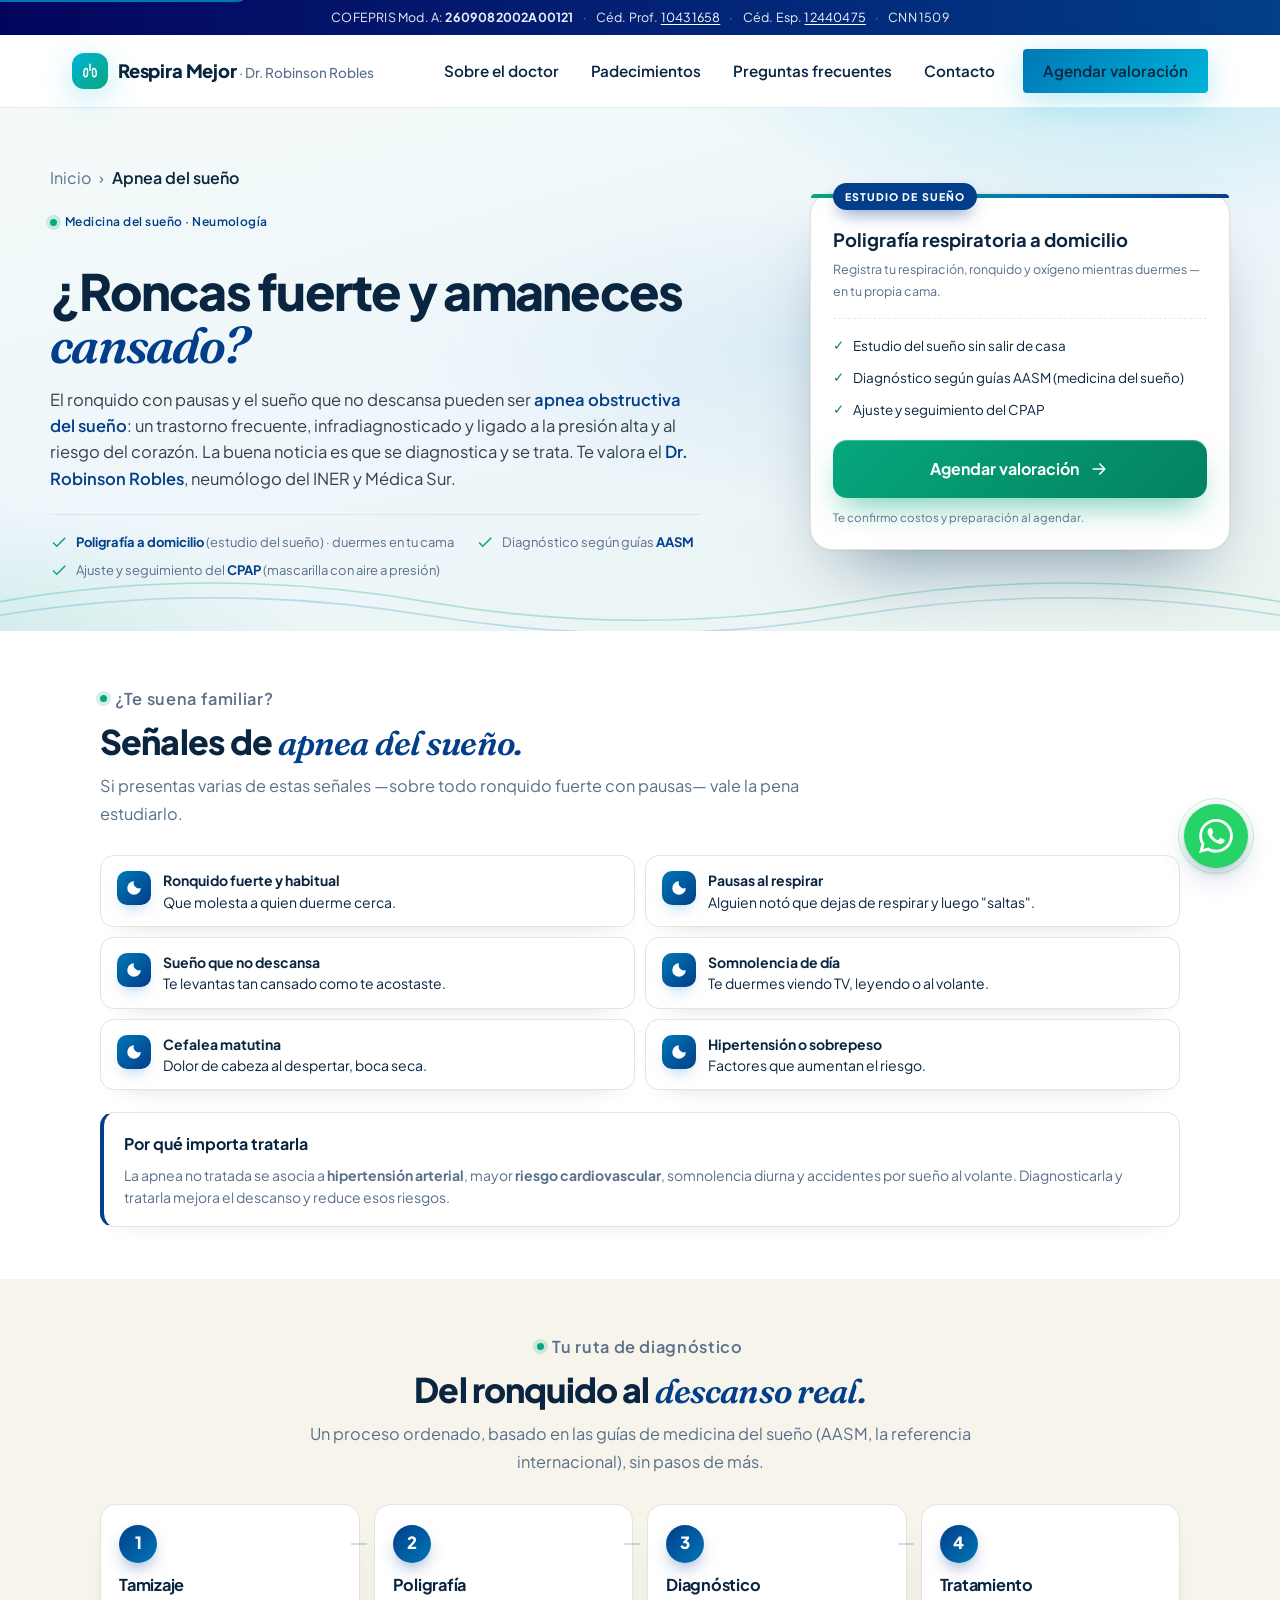
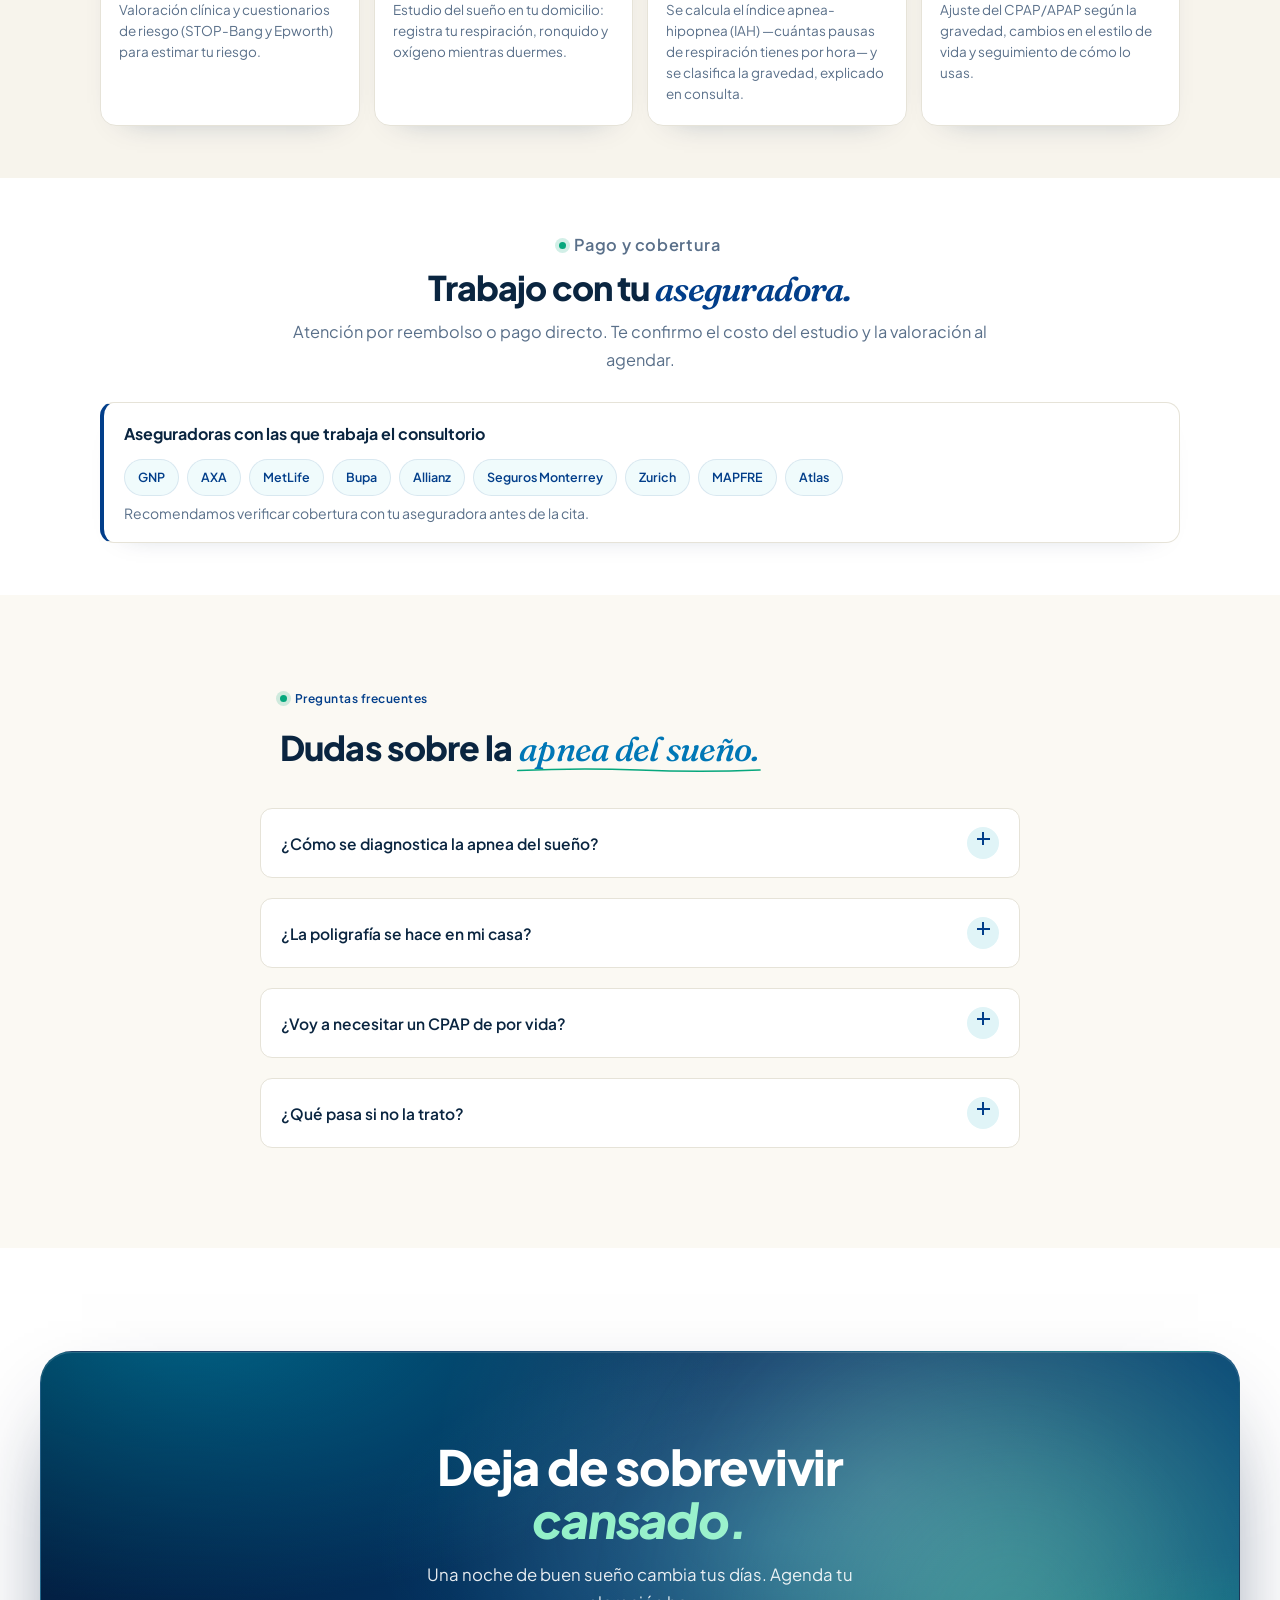
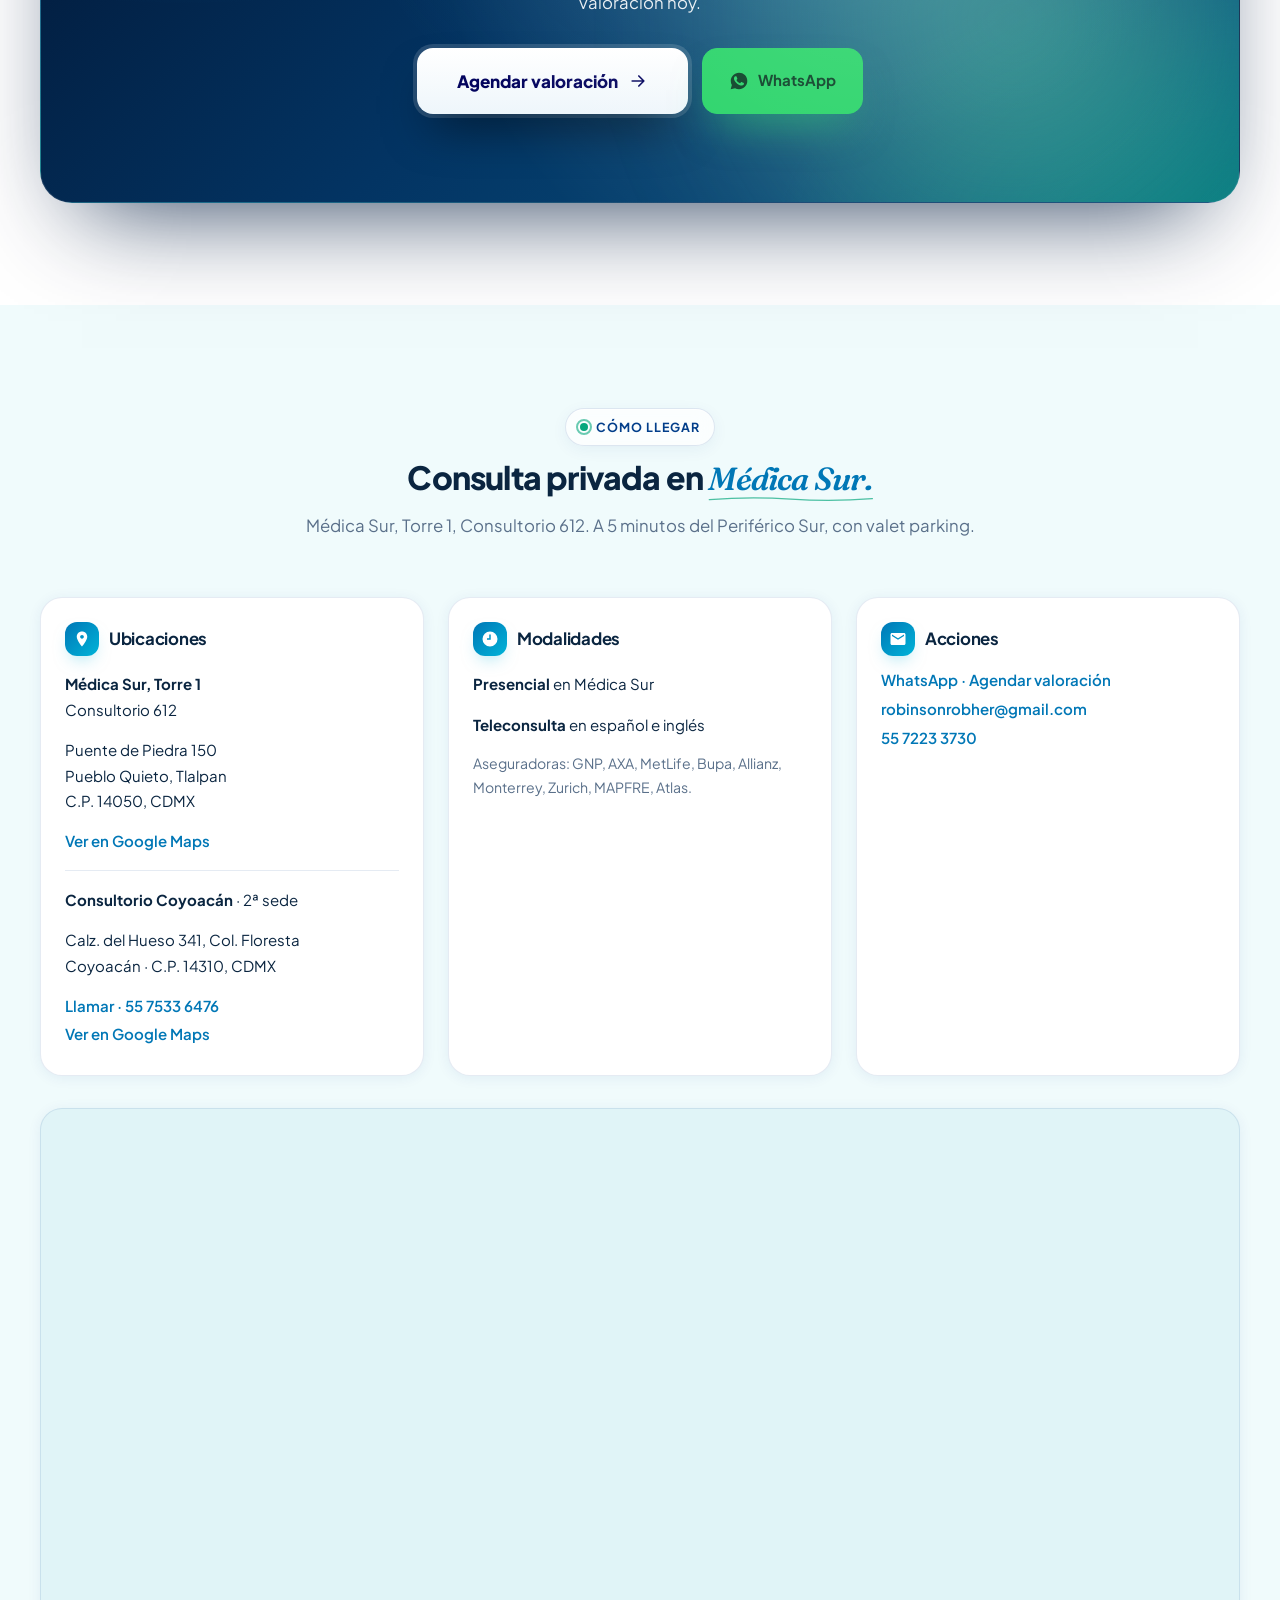
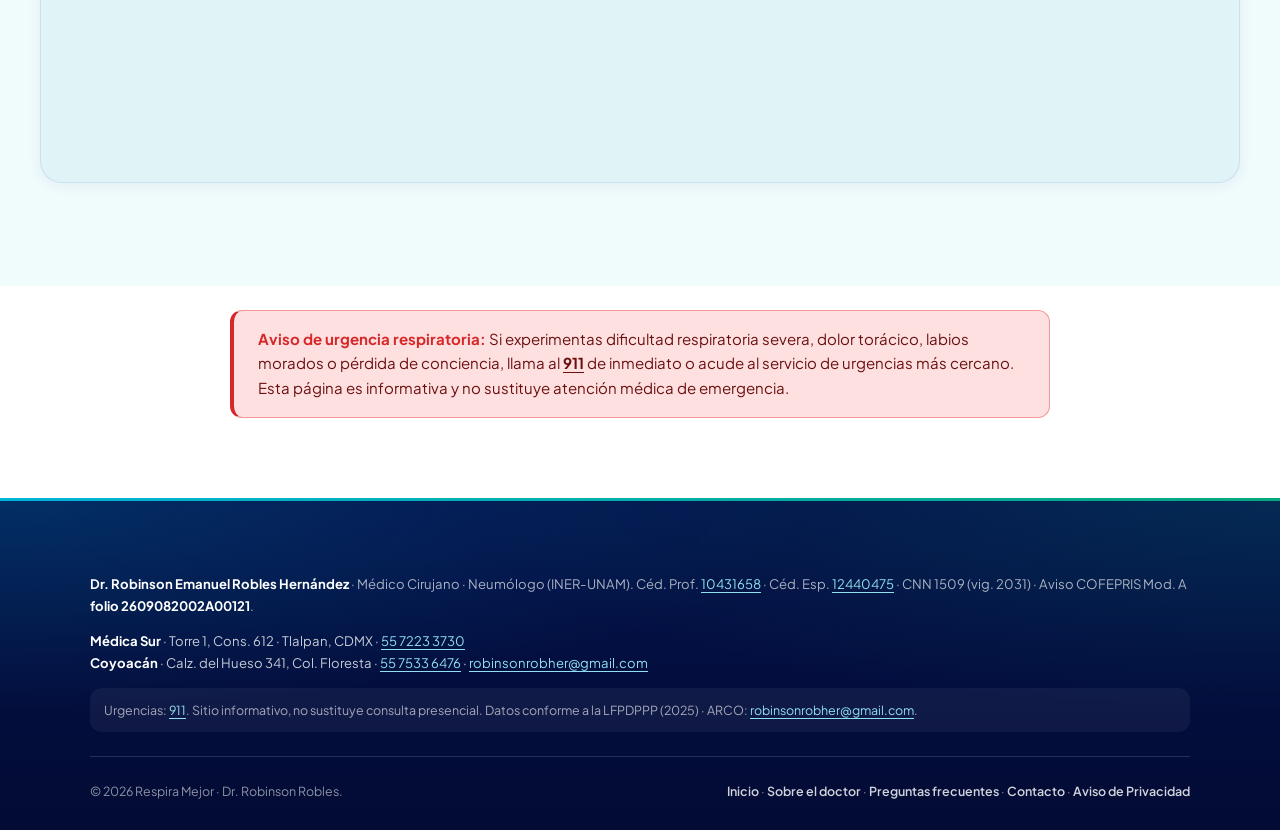
==== commit 03b6a88f: "feat(promos): precio visible, CRO y mapa/sedes en landings de campana - consulta: precio $1,500 (inc" ====
--- a/apnea-del-sueno/index.html
+++ b/apnea-del-sueno/index.html
@@ -2,6 +2,13 @@
 <html lang="es-MX">
 <head>
   <meta charset="UTF-8">
+  <!-- Google Tag Manager -->
+  <script>(function(w,d,s,l,i){w[l]=w[l]||[];w[l].push({'gtm.start':
+  new Date().getTime(),event:'gtm.js'});var f=d.getElementsByTagName(s)[0],
+  j=d.createElement(s),dl=l!='dataLayer'?'&l='+l:'';j.async=true;j.src=
+  'https://www.googletagmanager.com/gtm.js?id='+i+dl;f.parentNode.insertBefore(j,f);
+  })(window,document,'script','dataLayer','GTM-M7STX283');</script>
+  <!-- End Google Tag Manager -->
   <meta name="viewport" content="width=device-width, initial-scale=1.0, viewport-fit=cover">
 
   <title>Apnea del Sueño en CDMX | Diagnóstico y CPAP — Dr. Robinson Robles</title>
@@ -27,7 +34,8 @@
   <meta property="og:description" content="Diagnóstico de apnea del sueño con poligrafía respiratoria a domicilio y titulación de CPAP. Valoración con un neumólogo del INER y Médica Sur.">
   <meta property="og:url" content="https://respiramejorcdmx.mx/apnea-del-sueno/">
   <meta property="og:locale" content="es_MX">
-  <meta property="og:image" content="https://respiramejorcdmx.mx/images/og-home.svg">
+  <meta property="og:image" content="https://respiramejorcdmx.mx/images/og-apnea.jpg">
+  <meta property="og:image:type" content="image/jpeg">
   <meta property="og:image:width" content="1200">
   <meta property="og:image:height" content="630">
   <meta property="og:image:alt" content="Diagnóstico de apnea del sueño con el Dr. Robinson Robles, CDMX.">
@@ -35,7 +43,7 @@
   <meta name="twitter:card" content="summary_large_image">
   <meta name="twitter:title" content="Apnea del Sueño en CDMX | Diagnóstico y CPAP — Dr. Robinson Robles">
   <meta name="twitter:description" content="Diagnóstico de apnea del sueño con poligrafía respiratoria a domicilio y titulación de CPAP.">
-  <meta name="twitter:image" content="https://respiramejorcdmx.mx/images/og-home.svg">
+  <meta name="twitter:image" content="https://respiramejorcdmx.mx/images/og-apnea.jpg">
 
   <link rel="icon" type="image/svg+xml" href="../images/favicon.svg">
   <link rel="apple-touch-icon" href="../images/favicon.svg">
@@ -81,7 +89,7 @@
         "jobTitle": "Médico Neumólogo · Investigador clínico",
         "image": "https://respiramejorcdmx.mx/images/doctor-portrait.svg",
         "url": "https://respiramejorcdmx.mx/sobre-el-doctor/",
-        "telephone": "+5215614838970",
+        "telephone": "+525572233730",
         "email": "robinsonrobher@gmail.com",
         "medicalSpecialty": "https://schema.org/Pulmonary",
         "knowsLanguage": ["es-MX", "en"],
@@ -101,7 +109,7 @@
         "@id": "https://respiramejorcdmx.mx/#organization",
         "name": "Respira Mejor — Consultorio del Dr. Robinson Robles",
         "url": "https://respiramejorcdmx.mx/",
-        "telephone": "+5215614838970",
+        "telephone": "+525572233730",
         "email": "robinsonrobher@gmail.com",
         "priceRange": "$$",
         "currenciesAccepted": "MXN",
@@ -135,6 +143,10 @@
   <link rel="stylesheet" href="../css/promo.css">
 </head>
 <body class="has-sticky-cta theme-sueno">
+<!-- Google Tag Manager (noscript) -->
+<noscript><iframe src="https://www.googletagmanager.com/ns.html?id=GTM-M7STX283"
+height="0" width="0" style="display:none;visibility:hidden"></iframe></noscript>
+<!-- End Google Tag Manager (noscript) -->
   <script>document.body.classList.add('js-enabled');</script>
 
   <a class="skip-link" href="#main">Saltar al contenido principal</a>
@@ -168,7 +180,7 @@
         <li><a href="../preguntas-frecuentes/index.html">Preguntas frecuentes</a></li>
         <li><a href="../contacto/index.html">Contacto</a></li>
         <li>
-          <a class="btn btn--primary btn-pro navbar__cta" href="https://wa.me/5215614838970?text=Hola%2C%20vi%20la%20p%C3%A1gina%20de%20apnea%20del%20sue%C3%B1o%20y%20quiero%20agendar%20una%20valoraci%C3%B3n.">
+          <a class="btn btn--primary btn-pro navbar__cta" data-cta="nav-wa" href="https://wa.me/5215572233730?text=Hola%2C%20vi%20la%20p%C3%A1gina%20de%20apnea%20del%20sue%C3%B1o%20y%20quiero%20agendar%20una%20valoraci%C3%B3n.">
             Agendar valoración
           </a>
         </li>
@@ -176,7 +188,7 @@
     </div>
   </nav>
 
-  <a class="whatsapp-float" href="https://wa.me/5215614838970?text=Hola%2C%20vi%20la%20p%C3%A1gina%20de%20apnea%20del%20sue%C3%B1o%20y%20quiero%20agendar%20una%20valoraci%C3%B3n." aria-label="Agendar valoración por WhatsApp">
+  <a class="whatsapp-float" data-cta="float-wa" href="https://wa.me/5215572233730?text=Hola%2C%20vi%20la%20p%C3%A1gina%20de%20apnea%20del%20sue%C3%B1o%20y%20quiero%20agendar%20una%20valoraci%C3%B3n." aria-label="Agendar valoración por WhatsApp">
     <span class="whatsapp-float__label">Agendar por WhatsApp</span>
     <svg viewBox="0 0 24 24" fill="currentColor" aria-hidden="true"><path d="M.057 24l1.687-6.163c-1.041-1.804-1.588-3.849-1.587-5.946.003-6.556 5.338-11.891 11.893-11.891 3.181.001 6.167 1.24 8.413 3.488 2.245 2.248 3.481 5.236 3.48 8.414-.003 6.557-5.338 11.892-11.893 11.892-1.99-.001-3.951-.5-5.688-1.448l-6.305 1.654zm6.597-3.807c1.676.995 3.276 1.591 5.392 1.592 5.448 0 9.886-4.434 9.889-9.885.002-5.462-4.415-9.89-9.881-9.892-5.452 0-9.887 4.434-9.889 9.884-.001 2.225.651 3.891 1.746 5.634l-.999 3.648 3.742-.981zm11.387-5.464c-.074-.124-.272-.198-.57-.347-.297-.149-1.758-.868-2.031-.967-.272-.099-.47-.149-.669.149-.198.297-.768.967-.941 1.165-.173.198-.347.223-.644.074-.297-.149-1.255-.462-2.39-1.475-.883-.788-1.48-1.761-1.653-2.059-.173-.297-.018-.458.13-.606.134-.133.297-.347.446-.521.151-.172.2-.296.3-.495.099-.198.05-.372-.025-.521-.075-.148-.669-1.611-.916-2.206-.242-.579-.487-.501-.669-.51l-.57-.01c-.198 0-.52.074-.792.372s-1.04 1.016-1.04 2.479 1.065 2.876 1.213 3.074c.149.198 2.095 3.2 5.076 4.487.709.306 1.263.489 1.694.626.712.226 1.36.194 1.872.118.571-.085 1.758-.719 2.006-1.413.247-.694.247-1.289.173-1.413z"/></svg>
   </a>
@@ -317,15 +329,56 @@
           <h2>Deja de sobrevivir <em>cansado.</em></h2>
           <p>Una noche de buen sueño cambia tus días. Agenda tu valoración hoy.</p>
           <div class="cta-aurora__actions">
-            <button type="button" class="cta-aurora__primary" data-agendar-open aria-haspopup="dialog">
+            <button type="button" class="cta-aurora__primary" data-cta="final-agenda" data-agendar-open aria-haspopup="dialog">
               Agendar valoración
               <svg viewBox="0 0 24 24" fill="none" stroke="currentColor" stroke-width="2" stroke-linecap="round" stroke-linejoin="round" aria-hidden="true"><path d="M5 12h14M13 6l6 6-6 6"/></svg>
             </button>
-            <a class="cta-aurora__wa" href="https://wa.me/5215614838970?text=Hola%2C%20vi%20la%20p%C3%A1gina%20de%20apnea%20del%20sue%C3%B1o%20y%20quiero%20agendar%20una%20valoraci%C3%B3n.">
+            <a class="cta-aurora__wa" href="https://wa.me/5215572233730?text=Hola%2C%20vi%20la%20p%C3%A1gina%20de%20apnea%20del%20sue%C3%B1o%20y%20quiero%20agendar%20una%20valoraci%C3%B3n.">
               <svg viewBox="0 0 24 24" fill="currentColor" aria-hidden="true"><path d="M12.04 2C6.58 2 2.13 6.45 2.13 11.91c0 1.75.46 3.46 1.32 4.97L2 22l5.25-1.38a9.9 9.9 0 0 0 4.79 1.22h.01c5.46 0 9.9-4.45 9.9-9.91 0-2.65-1.03-5.14-2.9-7.01A9.82 9.82 0 0 0 12.04 2Zm5.8 14.04c-.25.7-1.44 1.33-1.99 1.41-.53.08-1.17.11-1.89-.12-.43-.14-.99-.32-1.7-.63-2.99-1.29-4.95-4.3-5.1-4.5-.15-.2-1.22-1.62-1.22-3.1 0-1.48.78-2.2 1.05-2.5.27-.3.59-.37.79-.37.2 0 .39 0 .56.01.18.01.42-.07.66.5.25.59.84 2.04.91 2.19.07.15.12.32.02.52-.1.2-.15.32-.3.5-.15.17-.31.39-.45.52-.15.15-.3.31-.13.6.17.3.76 1.25 1.63 2.02 1.12 1 2.07 1.31 2.36 1.46.3.15.47.12.64-.07.17-.2.74-.86.94-1.16.2-.3.39-.25.66-.15.27.1 1.72.81 2.01.96.3.15.5.22.57.35.07.12.07.72-.18 1.42Z"/></svg>
               WhatsApp
             </a>
           </div>
+        </div>
+      </div>
+    </section>
+
+    <!-- ===== Ubicaciones + mapa (cómo llegar) ===== -->
+    <section class="section" id="contacto" style="background: var(--cloud);">
+      <div class="container">
+        <div class="section-head reveal-up">
+          <span class="badge-pill"><span class="pulse" aria-hidden="true"></span>Cómo llegar</span>
+          <h2>Consulta privada en <em>Médica Sur.</em></h2>
+          <p>Médica Sur, Torre 1, Consultorio 612. A 5 minutos del Periférico Sur, con valet parking.</p>
+        </div>
+
+        <div class="contact-grid">
+          <div class="contact-card reveal-up">
+            <h3><span class="icon" aria-hidden="true"><svg viewBox="0 0 24 24" width="18" height="18" fill="currentColor"><path d="M12 2C8 2 5 5 5 9c0 5 7 13 7 13s7-8 7-13c0-4-3-7-7-7zm0 9.5c-1.4 0-2.5-1.1-2.5-2.5S10.6 6.5 12 6.5s2.5 1.1 2.5 2.5S13.4 11.5 12 11.5z"/></svg></span> Ubicaciones</h3>
+            <p><strong>Médica Sur, Torre 1</strong><br>Consultorio 612</p>
+            <p>Puente de Piedra 150<br>Pueblo Quieto, Tlalpan<br>C.P. 14050, CDMX</p>
+            <a href="https://www.google.com/maps/search/?api=1&query=Hospital+M%C3%A9dica+Sur+Puente+de+Piedra+150+Tlalpan" rel="external noopener">Ver en Google Maps</a>
+            <hr style="border:0;border-top:1px solid var(--border);margin:16px 0;">
+            <p><strong>Consultorio Coyoacán</strong> · 2ª sede</p>
+            <p>Calz. del Hueso 341, Col. Floresta<br>Coyoacán · C.P. 14310, CDMX</p>
+            <a href="tel:+525575336476">Llamar · 55 7533 6476</a>
+            <a href="https://www.google.com/maps/search/?api=1&query=Calz.+del+Hueso+341+Col.+Floresta+Coyoac%C3%A1n+CDMX" rel="external noopener">Ver en Google Maps</a>
+          </div>
+          <div class="contact-card reveal-up">
+            <h3><span class="icon" aria-hidden="true"><svg viewBox="0 0 24 24" width="18" height="18" fill="currentColor"><path d="M12 2a10 10 0 100 20 10 10 0 000-20zm1 11h-5v-2h3V6h2z"/></svg></span> Modalidades</h3>
+            <p><strong>Presencial</strong> en Médica Sur</p>
+            <p><strong>Teleconsulta</strong> en español e inglés</p>
+            <p class="muted">Aseguradoras: GNP, AXA, MetLife, Bupa, Allianz, Monterrey, Zurich, MAPFRE, Atlas.</p>
+          </div>
+          <div class="contact-card reveal-up">
+            <h3><span class="icon" aria-hidden="true"><svg viewBox="0 0 24 24" width="18" height="18" fill="currentColor"><path d="M20 4H4c-1 0-2 .9-2 2v12c0 1.1.9 2 2 2h16c1.1 0 2-.9 2-2V6c0-1.1-.9-2-2-2zm0 4l-8 5-8-5V6l8 5 8-5z"/></svg></span> Acciones</h3>
+            <a href="https://wa.me/5215572233730?text=Hola%2C%20vi%20la%20p%C3%A1gina%20de%20apnea%20del%20sue%C3%B1o%20y%20quiero%20agendar%20una%20valoraci%C3%B3n.">WhatsApp · Agendar valoración</a>
+            <a href="mailto:robinsonrobher@gmail.com">robinsonrobher@gmail.com</a>
+            <a href="tel:+525572233730">55 7223 3730</a>
+          </div>
+        </div>
+
+        <div class="map-wrapper reveal-up" style="margin-top: 32px;">
+          <iframe title="Ubicación del consultorio en Médica Sur" src="https://www.google.com/maps?q=Hospital+M%C3%A9dica+Sur+Puente+de+Piedra+150+Tlalpan+CDMX&output=embed" loading="lazy" referrerpolicy="no-referrer-when-downgrade"></iframe>
         </div>
       </div>
     </section>
@@ -350,8 +403,8 @@
         CNN 1509 (vig. 2031) · Aviso COFEPRIS Mod. A <strong>folio 2609082002A00121</strong>.
       </p>
       <p class="address">
-        Médica Sur, Torre 1, Cons. 612 · Tlalpan, CDMX ·
-        <a href="tel:+5215614838970">56 1483 8970</a> · <a href="mailto:robinsonrobher@gmail.com">robinsonrobher@gmail.com</a>
+        <strong>Médica Sur</strong> · Torre 1, Cons. 612 · Tlalpan, CDMX · <a href="tel:+525572233730">55 7223 3730</a><br>
+        <strong>Coyoacán</strong> · Calz. del Hueso 341, Col. Floresta · <a href="tel:+525575336476">55 7533 6476</a> · <a href="mailto:robinsonrobher@gmail.com">robinsonrobher@gmail.com</a>
       </p>
       <p class="disclaimer-emergency">
         Urgencias: <a href="tel:911">911</a>. Sitio informativo, no sustituye consulta presencial. Datos conforme a la LFPDPPP (2025) · ARCO: <a href="mailto:robinsonrobher@gmail.com">robinsonrobher@gmail.com</a>.
@@ -387,22 +440,22 @@
         <p class="ag-modal__sub">Respondo personalmente y te confirmo fecha, costo y preparación según tu caso.</p>
       </div>
       <div class="ag-modal__grid">
-        <a class="ag-opt ag-opt--wa" href="https://wa.me/5215614838970?text=Hola%2C%20vi%20la%20p%C3%A1gina%20de%20apnea%20del%20sue%C3%B1o%20y%20quiero%20agendar%20una%20valoraci%C3%B3n.">
+        <a class="ag-opt ag-opt--wa" data-cta="modal-wa" href="https://wa.me/5215572233730?text=Hola%2C%20vi%20la%20p%C3%A1gina%20de%20apnea%20del%20sue%C3%B1o%20y%20quiero%20agendar%20una%20valoraci%C3%B3n.">
           <span class="ag-opt__ic" aria-hidden="true"><svg viewBox="0 0 24 24" fill="currentColor"><path d="M12.04 2C6.58 2 2.13 6.45 2.13 11.91c0 1.75.46 3.46 1.32 4.97L2 22l5.25-1.38a9.9 9.9 0 0 0 4.79 1.22h.01c5.46 0 9.9-4.45 9.9-9.91 0-2.65-1.03-5.14-2.9-7.01A9.82 9.82 0 0 0 12.04 2Zm5.8 14.04c-.25.7-1.44 1.33-1.99 1.41-.53.08-1.17.11-1.89-.12-.43-.14-.99-.32-1.7-.63-2.99-1.29-4.95-4.3-5.1-4.5-.15-.2-1.22-1.62-1.22-3.1 0-1.48.78-2.2 1.05-2.5.27-.3.59-.37.79-.37.2 0 .39 0 .56.01.18.01.42-.07.66.5.25.59.84 2.04.91 2.19.07.15.12.32.02.52-.1.2-.15.32-.3.5-.15.17-.31.39-.45.52-.15.15-.3.31-.13.6.17.3.76 1.25 1.63 2.02 1.12 1 2.07 1.31 2.36 1.46.3.15.47.12.64-.07.17-.2.74-.86.94-1.16.2-.3.39-.25.66-.15.27.1 1.72.81 2.01.96.3.15.5.22.57.35.07.12.07.72-.18 1.42Z"/></svg></span>
           <span class="ag-opt__txt"><b>WhatsApp</b><span>Respuesta en minutos · horario hábil</span></span>
           <span class="ag-opt__arr" aria-hidden="true"><svg viewBox="0 0 24 24" fill="none" stroke="currentColor" stroke-width="2" stroke-linecap="round" stroke-linejoin="round"><path d="M5 12h14M13 6l6 6-6 6"/></svg></span>
         </a>
-        <a class="ag-opt ag-opt--cal" href="https://cal.com/robinson-emmanuel-robles-hernandez-t5xhzw" target="_blank" rel="noopener">
+        <a class="ag-opt ag-opt--cal" data-cta="modal-cal" href="https://cal.com/robinson-emmanuel-robles-hernandez-t5xhzw" target="_blank" rel="noopener">
           <span class="ag-opt__ic" aria-hidden="true"><svg viewBox="0 0 24 24" fill="none" stroke="currentColor" stroke-width="1.8" stroke-linecap="round" stroke-linejoin="round"><rect x="3" y="4" width="18" height="18" rx="2"/><path d="M16 2v4M8 2v4M3 10h18"/><path d="m9 16 2 2 4-4"/></svg></span>
           <span class="ag-opt__txt"><b>Agendar en línea</b><span>Calendario en línea · disponible 24/7</span></span>
           <span class="ag-opt__arr" aria-hidden="true"><svg viewBox="0 0 24 24" fill="none" stroke="currentColor" stroke-width="2" stroke-linecap="round" stroke-linejoin="round"><path d="M5 12h14M13 6l6 6-6 6"/></svg></span>
         </a>
-        <a class="ag-opt" href="tel:+5215614838970">
+        <a class="ag-opt" data-cta="modal-tel" href="tel:+525572233730">
           <span class="ag-opt__ic" aria-hidden="true"><svg viewBox="0 0 24 24" fill="none" stroke="currentColor" stroke-width="1.8" stroke-linecap="round" stroke-linejoin="round"><path d="M22 16.92v3a2 2 0 0 1-2.18 2 19.79 19.79 0 0 1-8.63-3.07 19.5 19.5 0 0 1-6-6 19.79 19.79 0 0 1-3.07-8.67A2 2 0 0 1 4.11 2h3a2 2 0 0 1 2 1.72c.13.96.36 1.9.7 2.81a2 2 0 0 1-.45 2.11L8.09 9.91a16 16 0 0 0 6 6l1.27-1.27a2 2 0 0 1 2.11-.45c.91.34 1.85.57 2.81.7A2 2 0 0 1 22 16.92Z"/></svg></span>
           <span class="ag-opt__txt"><b>Llamada directa</b><span>Médica Sur · línea consultorio</span></span>
           <span class="ag-opt__arr" aria-hidden="true"><svg viewBox="0 0 24 24" fill="none" stroke="currentColor" stroke-width="2" stroke-linecap="round" stroke-linejoin="round"><path d="M5 12h14M13 6l6 6-6 6"/></svg></span>
         </a>
-        <a class="ag-opt" href="mailto:robinsonrobher@gmail.com?subject=Solicitud%20de%20valoraci%C3%B3n%20-%20Apnea%20del%20sue%C3%B1o">
+        <a class="ag-opt" data-cta="modal-email" href="mailto:robinsonrobher@gmail.com?subject=Solicitud%20de%20valoraci%C3%B3n%20-%20Apnea%20del%20sue%C3%B1o">
           <span class="ag-opt__ic" aria-hidden="true"><svg viewBox="0 0 24 24" fill="none" stroke="currentColor" stroke-width="1.8" stroke-linecap="round" stroke-linejoin="round"><rect x="2" y="4" width="20" height="16" rx="2"/><path d="m22 7-10 5L2 7"/></svg></span>
           <span class="ag-opt__txt"><b>Correo electrónico</b><span>Para casos no urgentes</span></span>
           <span class="ag-opt__arr" aria-hidden="true"><svg viewBox="0 0 24 24" fill="none" stroke="currentColor" stroke-width="2" stroke-linecap="round" stroke-linejoin="round"><path d="M5 12h14M13 6l6 6-6 6"/></svg></span>
--- a/css/premium.css
+++ b/css/premium.css
@@ -885,7 +885,7 @@
    ========================================================= */
 .services-grid {
   display: grid;
-  grid-template-columns: repeat(3, 1fr);
+  grid-template-columns: repeat(4, 1fr);
   gap: clamp(16px, 2.4vw, 28px);
 }
 @media (max-width: 980px) { .services-grid { grid-template-columns: repeat(2, 1fr); } }
@@ -2821,7 +2821,6 @@
 .dx-card[data-dx="disnea"]          { --cp: var(--pine); }
 .dx-card[data-dx="apnea-del-sueno"] { --cp: var(--ocean-deep); }
 .dx-card[data-dx="tabaquismo"]      { --cp: var(--leaf); }
-.dx-card[data-dx="post-covid"]      { --cp: var(--leaf-deep); }
 .dx-card[data-dx="cancer-pulmon"]   { --cp: var(--ocean); }
 .dx-card[data-dx="derrame-pleural"] { --cp: var(--bay); }
 .dx-card[data-dx="broncoscopia"]    { --cp: var(--sea); }
@@ -2863,12 +2862,22 @@
   --cp: var(--sea);
   border: 0; padding: 0; border-radius: 20px;
   width: min(560px, calc(100vw - 32px));
+  /* dvh: en móvil la barra del navegador reduce el alto real; vh la ignora */
   max-height: min(86vh, 720px);
+  max-height: min(86dvh, 720px);
   box-shadow: 0 40px 90px -30px rgba(2,16,60,.6);
   background: #fff; color: var(--ink);
   overflow: hidden;
 }
-.dx-modal::backdrop { background: rgba(3,12,40,.55); backdrop-filter: blur(3px); }
+/* flex sólo al abrir: el head queda fijo y el body scrollea. Aplicarlo en la
+   base hacía que el <dialog> CERRADO (display:flex, origen autor) ganara al UA
+   dialog:not([open]){display:none} y se mostrara vacío dentro del flujo. */
+.dx-modal[open] { display: flex; flex-direction: column; }
+.dx-modal__head { flex: 0 0 auto; }
+.dx-modal::backdrop { background: rgba(3,12,40,.55); backdrop-filter: blur(3px); -webkit-backdrop-filter: blur(3px); }
+/* Bloqueo de scroll de fondo mientras la ficha está abierta (técnica robusta iOS):
+   el fondo no se desplaza tras el diálogo fijo y se evita el jank del backdrop-filter. */
+body.dx-modal-open { position: fixed; inset: 0; width: 100%; overflow: hidden; }
 .dx-modal[open] { animation: dx-pop .28s var(--ease); }
 @keyframes dx-pop { from { opacity: 0; transform: translateY(16px) scale(.97); } to { opacity: 1; transform: none; } }
 .dx-modal__head {
@@ -2884,14 +2893,16 @@
 .dx-modal__title { font-family: var(--font-display); font-weight: 800; font-size: clamp(22px,5vw,28px); letter-spacing: -.02em; margin: 4px 0 0; color: #fff; }
 .dx-modal__close {
   position: absolute; top: 14px; right: 14px;
-  width: 38px; height: 38px; border-radius: 50%;
+  width: 38px; height: 38px; border-radius: 50%; padding: 0;
   background: rgba(255,255,255,.16); border: 1px solid rgba(255,255,255,.3);
   color: #fff; display: grid; place-items: center; cursor: pointer;
-  font-size: 20px; line-height: 1;
-  transition: background .2s var(--ease);
-}
+  -webkit-appearance: none; appearance: none;
+  transition: background .2s var(--ease), transform .12s var(--ease);
+}
+.dx-modal__close svg { width: 18px; height: 18px; display: block; }
 .dx-modal__close:hover { background: rgba(255,255,255,.3); }
-.dx-modal__body { padding: 20px 24px 24px; overflow-y: auto; }
+.dx-modal__close:active { transform: scale(.94); }
+.dx-modal__body { padding: 20px 24px 24px; overflow-y: auto; flex: 1 1 auto; min-height: 0; -webkit-overflow-scrolling: touch; }
 .dx-modal__lead { font-size: 15px; color: #3a4a55; margin: 0 0 16px; line-height: 1.55; }
 .dx-points { list-style: none; margin: 0 0 18px; padding: 0; display: grid; gap: 12px; }
 .dx-points li {
@@ -2911,9 +2922,35 @@
 .dx-points__ic svg { width: 20px; height: 20px; }
 .dx-points b { display: block; font-size: 11px; letter-spacing: .08em; text-transform: uppercase; color: color-mix(in oklab, var(--cp) 82%, #000); margin-bottom: 3px; }
 .dx-points span { font-size: 13.5px; color: #3a4a55; line-height: 1.5; }
-.dx-modal__cta { display: flex; gap: 10px; flex-wrap: wrap; }
+/* CTA como pie fijo del dialog: siempre visible, sin depender del scroll del body */
+.dx-modal__cta {
+  display: flex; gap: 10px; flex-wrap: wrap;
+  flex: 0 0 auto;
+  padding: 12px 24px 20px;
+  border-top: 1px solid var(--line-soft);
+  background: #fff;
+}
 .dx-modal__cta .btn { flex: 1 1 auto; }
 @media (prefers-reduced-motion: reduce) { .dx-modal[open] { animation: none; } }
+
+/* Móvil: ficha compacta para que todo quepa en una sola vista */
+@media (max-width: 480px) {
+  .dx-modal { max-height: min(92dvh, 720px); }
+  .dx-modal__head { padding: 12px 18px 10px; }
+  .dx-modal__ic { width: 38px; height: 38px; border-radius: 11px; margin-bottom: 8px; }
+  .dx-modal__ic svg { width: 22px; height: 22px; }
+  .dx-modal__title { font-size: 21px; }
+  .dx-modal__body { padding: 12px 15px; }
+  .dx-modal__lead { font-size: 13.5px; margin-bottom: 8px; line-height: 1.4; }
+  .dx-points { gap: 6px; margin-bottom: 0; }
+  .dx-points li { grid-template-columns: 32px 1fr; gap: 10px; padding: 7px 10px; border-radius: 10px; }
+  .dx-points b { margin-bottom: 2px; }
+  .dx-points__ic { width: 32px; height: 32px; border-radius: 9px; }
+  .dx-points__ic svg { width: 16px; height: 16px; }
+  .dx-points span { font-size: 12.5px; line-height: 1.35; }
+  .dx-modal__close { width: 34px; height: 34px; top: 12px; right: 12px; }
+  .dx-modal__cta { padding: 10px 16px 14px; gap: 8px; }
+}
 
 /* 4. Servicios: hint de "desliza" + fade de borde (móvil) */
 @media (max-width: 720px) {
@@ -3001,6 +3038,9 @@
   width: min(480px, calc(100vw - 28px));
   background: transparent; color: var(--ink);
   overflow: visible;
+  /* en pantallas bajas el dialog no debe exceder el viewport */
+  max-height: calc(100vh - 24px);
+  max-height: calc(100dvh - 24px);
 }
 .ag-modal::backdrop { background: rgba(3,12,40,.58); backdrop-filter: blur(4px); -webkit-backdrop-filter: blur(4px); }
 .ag-modal[open] { animation: ag-pop .26s var(--ease); }
@@ -3012,6 +3052,9 @@
   border-radius: 24px; padding: 32px 26px 22px;
   box-shadow: 0 36px 80px -28px rgba(2,18,55,.62);
   overflow: hidden;
+  max-height: calc(100vh - 24px);
+  max-height: calc(100dvh - 24px);
+  overflow-y: auto; -webkit-overflow-scrolling: touch;
 }
 .ag-modal__inner::before {
   content: ""; position: absolute; inset: 0 0 auto 0; height: 5px;
@@ -3348,8 +3391,8 @@
 
 /* ---------- #11 · Credenciales premium ---------- */
 .creds-lux {
-  display: grid; gap: 18px; max-width: 980px; margin: 0 auto;
-  grid-template-columns: repeat(auto-fit, minmax(240px, 1fr));
+  display: grid; gap: 18px; max-width: 1080px; margin: 0 auto;
+  grid-template-columns: repeat(auto-fit, minmax(230px, 1fr));
 }
 .cred-lux {
   position: relative; background: #fff; border: 1px solid var(--line-soft); border-radius: 18px;
@@ -3583,3 +3626,61 @@
   /* Respaldo institucional: logos un poco más compactos */
   .institutions-row--lux .institution { padding: 18px 14px; }
 }
+
+
+/* ====== Tratamientos y servicios — menú de cuidado ====== */
+.care-section { background: linear-gradient(180deg, var(--paper) 0%, var(--cloud) 100%); }
+.care-grid {
+  display: grid;
+  grid-template-columns: repeat(3, 1fr);
+  gap: clamp(16px, 2.4vw, 26px);
+  margin-top: 8px;
+}
+@media (max-width: 900px) {
+  .care-grid { grid-template-columns: 1fr; max-width: 560px; margin-inline: auto; }
+}
+.care-group {
+  --ca: var(--sea);
+  position: relative; overflow: hidden;
+  background: var(--paper);
+  border: 1px solid var(--border);
+  border-radius: var(--r-xl);
+  padding: clamp(20px, 2.4vw, 28px);
+  transition: transform .3s var(--ease), box-shadow .3s var(--ease), border-color .3s var(--ease);
+}
+.care-group::before {
+  content: ""; position: absolute; inset: 0 0 auto 0; height: 4px;
+  background: linear-gradient(90deg, var(--ca), color-mix(in oklab, var(--ca) 55%, #fff));
+}
+.care-group:hover {
+  transform: translateY(-4px);
+  box-shadow: 0 24px 52px -26px color-mix(in oklab, var(--ca) 42%, transparent);
+  border-color: color-mix(in oklab, var(--ca) 32%, var(--border));
+}
+.care-group--consulta { --ca: var(--sea); }
+.care-group--proc     { --ca: var(--ocean); }
+.care-group--tx       { --ca: var(--leaf-deep); }
+.care-group__head { display: flex; align-items: center; gap: 13px; margin-bottom: 18px; }
+.care-group__ic {
+  width: 46px; height: 46px; border-radius: 14px; flex: 0 0 auto;
+  display: grid; place-items: center; color: #fff;
+  background: linear-gradient(135deg, var(--ca), color-mix(in oklab, var(--ca) 58%, #fff));
+  box-shadow: 0 9px 20px -9px color-mix(in oklab, var(--ca) 65%, transparent);
+}
+.care-group__ic svg { width: 24px; height: 24px; }
+.care-group__title { font-size: 1.08rem; font-weight: 700; letter-spacing: -.01em; color: var(--ink); margin: 0; }
+.care-list { list-style: none; margin: 0; padding: 0; display: grid; gap: 14px; }
+.care-item { display: grid; grid-template-columns: auto 1fr; gap: 12px; align-items: start; }
+.care-item__dot {
+  width: 22px; height: 22px; border-radius: 50%; margin-top: 2px; flex: 0 0 auto;
+  display: grid; place-items: center;
+  background: color-mix(in oklab, var(--ca) 16%, #fff);
+}
+.care-item__dot::before {
+  content: ""; width: 8px; height: 8px; border-radius: 50%; background: var(--ca);
+}
+.care-item__txt b { display: block; font-size: .98rem; color: var(--ink); letter-spacing: -.01em; }
+.care-item__txt span { display: block; font-size: .9rem; color: var(--ink-muted); line-height: 1.5; margin-top: 3px; }
+.care-cta { display: flex; flex-wrap: wrap; gap: 12px; justify-content: center; margin-top: clamp(26px, 3.2vw, 40px); }
+@media (hover: none) { .care-group:hover { transform: none; box-shadow: none; } }
+@media (prefers-reduced-motion: reduce) { .care-group { transition: none; } }
--- a/css/signature.css
+++ b/css/signature.css
@@ -56,6 +56,10 @@
     url("data:image/svg+xml;utf8,<svg xmlns='http://www.w3.org/2000/svg' viewBox='0 0 600 400' preserveAspectRatio='none'><g fill='none' stroke='%2306a77d' stroke-width='1' opacity='0.22'><path d='M40 320 Q70 110 160 80 Q230 60 320 95 Q420 130 500 210 Q540 270 480 320 Q400 340 300 330 Q180 320 40 320 Z'/><path d='M60 310 Q90 150 180 120 Q250 105 330 135 Q410 165 480 230 Q510 270 460 310 Q380 325 290 320 Q170 315 60 310'/></g></svg>")
     no-repeat bottom right / 90% auto;
 }
+/* Respiración: la firma flujo-volumen "respira" sutilmente (opacidad).
+   El trazado inicial y el parallax ligero los aplica js/efectos.js. */
+@keyframes atmen-flow-breathe { 0%, 100% { opacity: 0.5; } 50% { opacity: 0.64; } }
+.atmen-flow-bg { animation: atmen-flow-breathe 7s ease-in-out 2.6s infinite; }
 
 /* --- 4. Breath pulse (icono ECG sutil) — mantenido del actual --- */
 .atmen-breath {
@@ -72,7 +76,8 @@
 /* --- Reduced motion: detener todas las animaciones signature --- */
 @media (prefers-reduced-motion: reduce) {
   .atmen-kicker::before,
-  .atmen-breath {
+  .atmen-breath,
+  .atmen-flow-bg {
     animation: none !important;
   }
 }
--- a/css/promo.css
+++ b/css/promo.css
@@ -363,3 +363,48 @@
 .offer-card__list--checks li::before {
   content: "✓"; color: var(--leaf-deep); font-weight: 800; flex: 0 0 auto; line-height: 1.45;
 }
+
+/* === Identidad del doctor en el hero (confianza / E-E-A-T) === */
+.promo-doctor {
+  display: flex; align-items: center; gap: 12px;
+  margin-top: 18px; padding-top: 18px;
+  border-top: 1px solid var(--line-soft);
+}
+.promo-doctor__photo {
+  width: 56px; height: 56px; border-radius: 50%;
+  object-fit: cover; object-position: 50% 16%;
+  border: 2px solid #fff; box-shadow: 0 8px 18px -8px rgba(2,62,138,.45);
+  flex: 0 0 auto;
+}
+.promo-doctor__id { margin: 0; line-height: 1.32; }
+.promo-doctor__id b { display: block; color: var(--ink); font-weight: 700; font-size: 14.5px; }
+.promo-doctor__id span { font-size: 12.5px; color: var(--ink-muted); }
+
+/* === Franja de métricas (prueba social cuantitativa) === */
+.promo-stats {
+  background: linear-gradient(180deg, #fff 0%, var(--cloud) 100%);
+  border-top: 1px solid var(--line-soft); border-bottom: 1px solid var(--line-soft);
+  padding: 22px;
+}
+.promo-stats__inner {
+  max-width: 1080px; margin-inline: auto;
+  display: grid; grid-template-columns: repeat(2, 1fr); gap: 18px 12px;
+  text-align: center;
+}
+@media (min-width: 720px) { .promo-stats__inner { grid-template-columns: repeat(4, 1fr); } }
+.promo-stats__cell b {
+  display: block; font-family: var(--font-display); font-weight: 800;
+  font-size: clamp(26px, 6vw, 34px); line-height: 1; color: var(--ocean);
+  letter-spacing: -.03em; font-feature-settings: "tnum";
+}
+.promo-stats__cell b small { font-size: .5em; font-weight: 700; color: var(--sea); }
+.promo-stats__cell span { display: block; margin-top: 7px; font-size: 12.5px; color: var(--ink-muted); line-height: 1.35; }
+
+/* === Sticky CTA: botón WhatsApp secundario === */
+.sticky-cta__wa {
+  flex: 0 0 auto; width: 48px; height: 48px; border-radius: 12px;
+  display: grid; place-items: center;
+  background: #25d366; color: #fff;
+  box-shadow: 0 8px 18px -8px rgba(37,211,102,.7);
+}
+.sticky-cta__wa svg { width: 24px; height: 24px; }
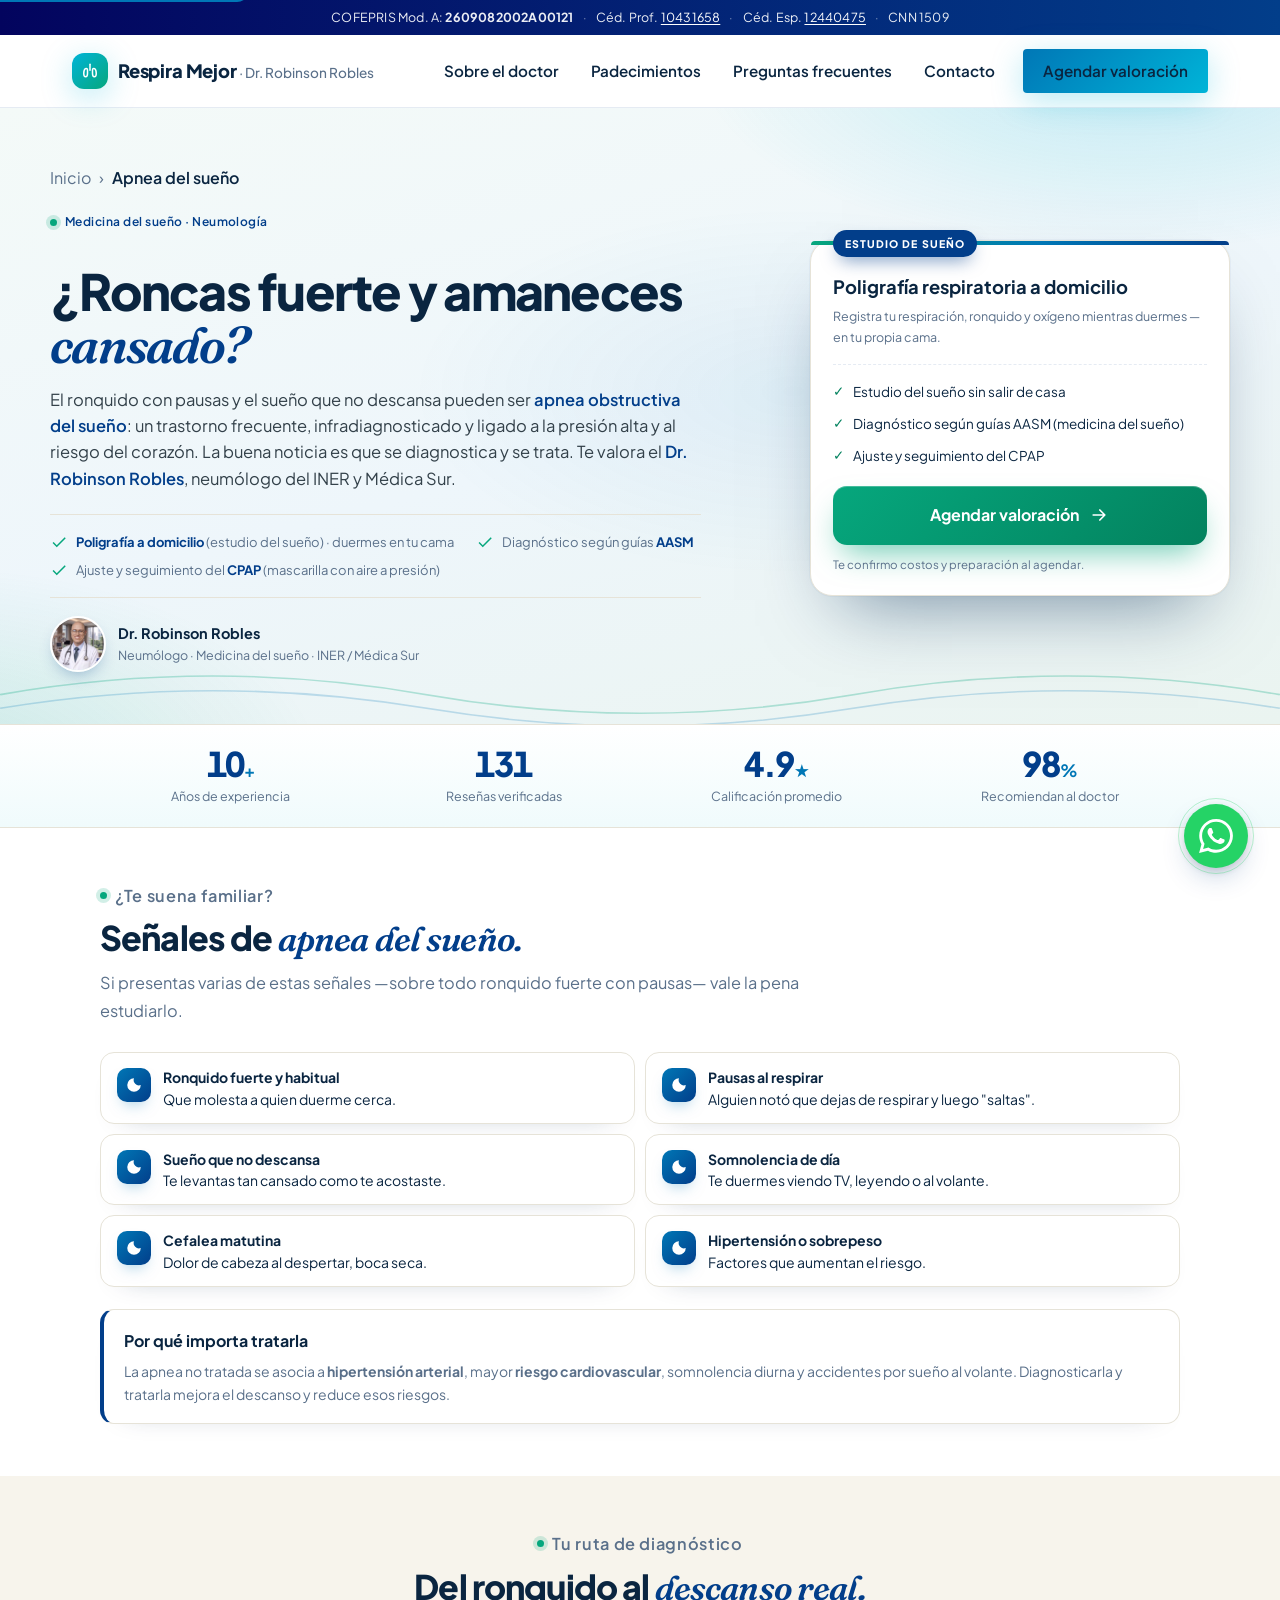
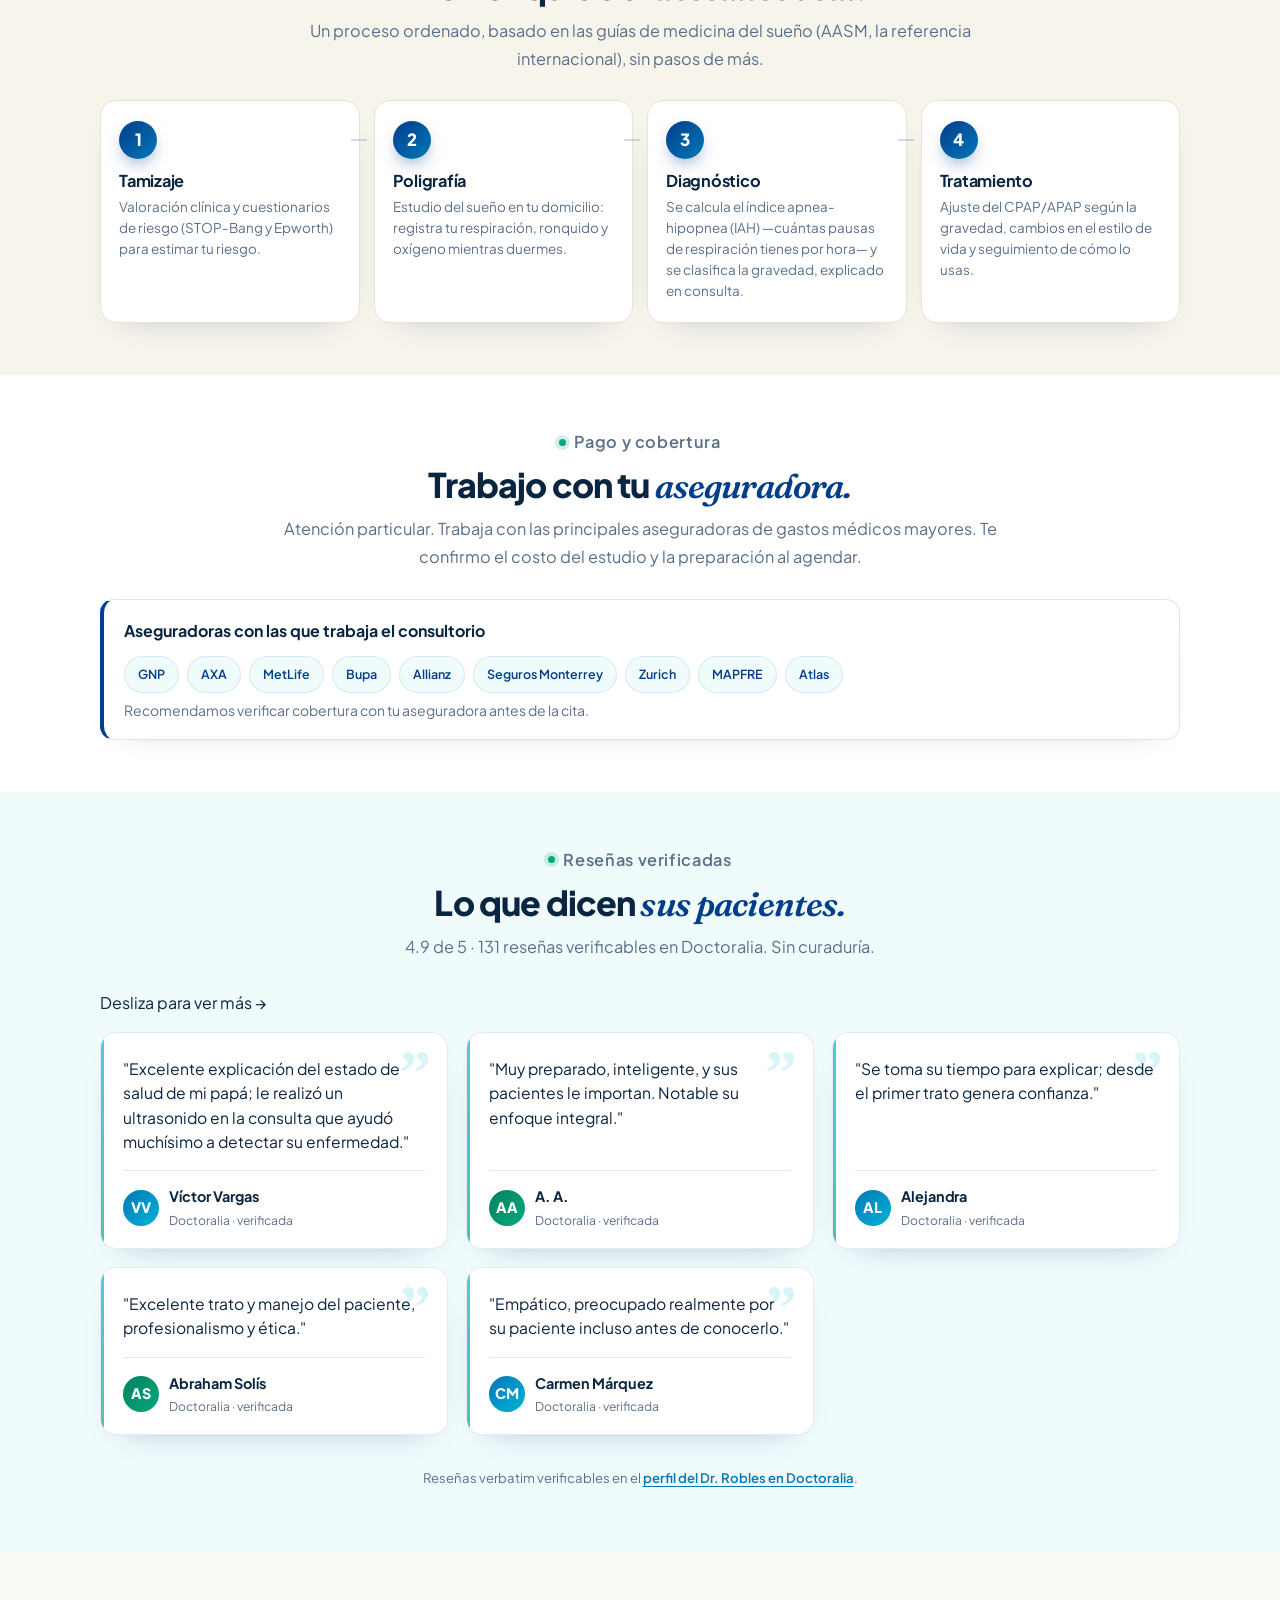
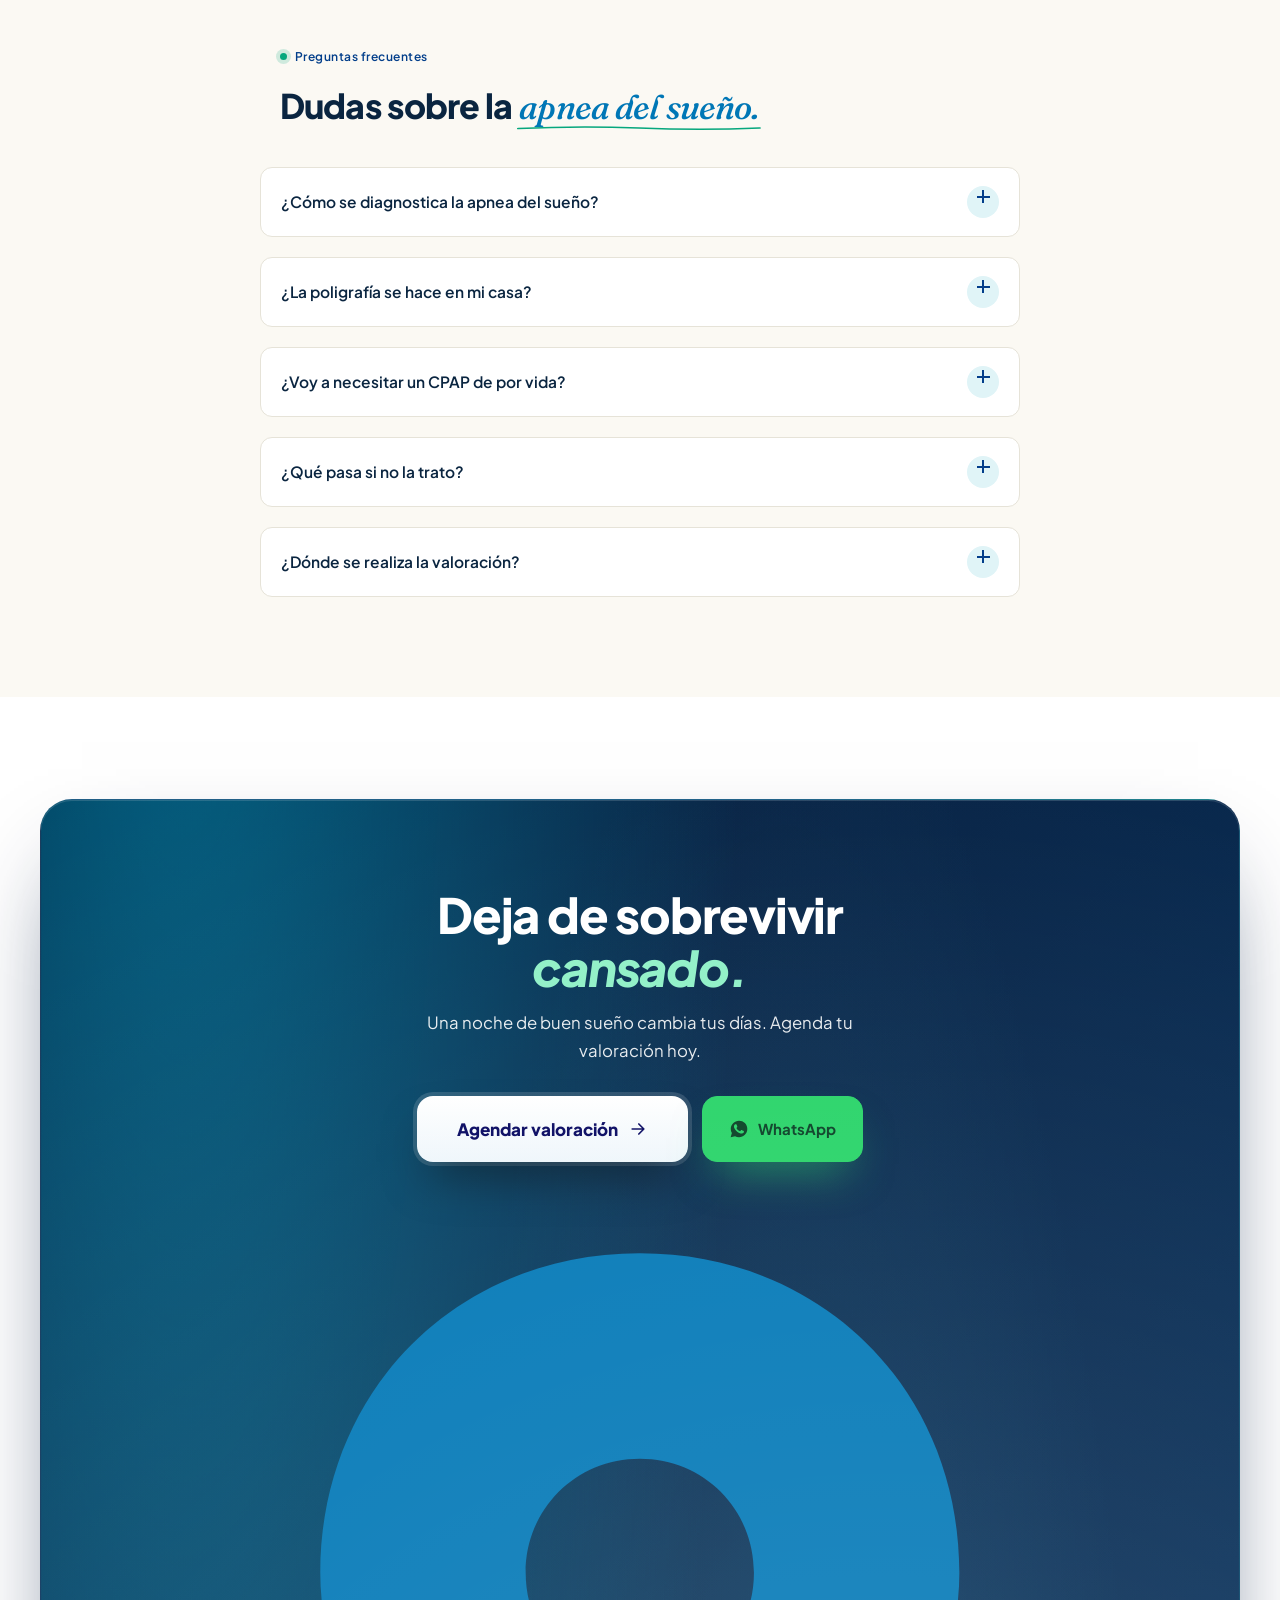
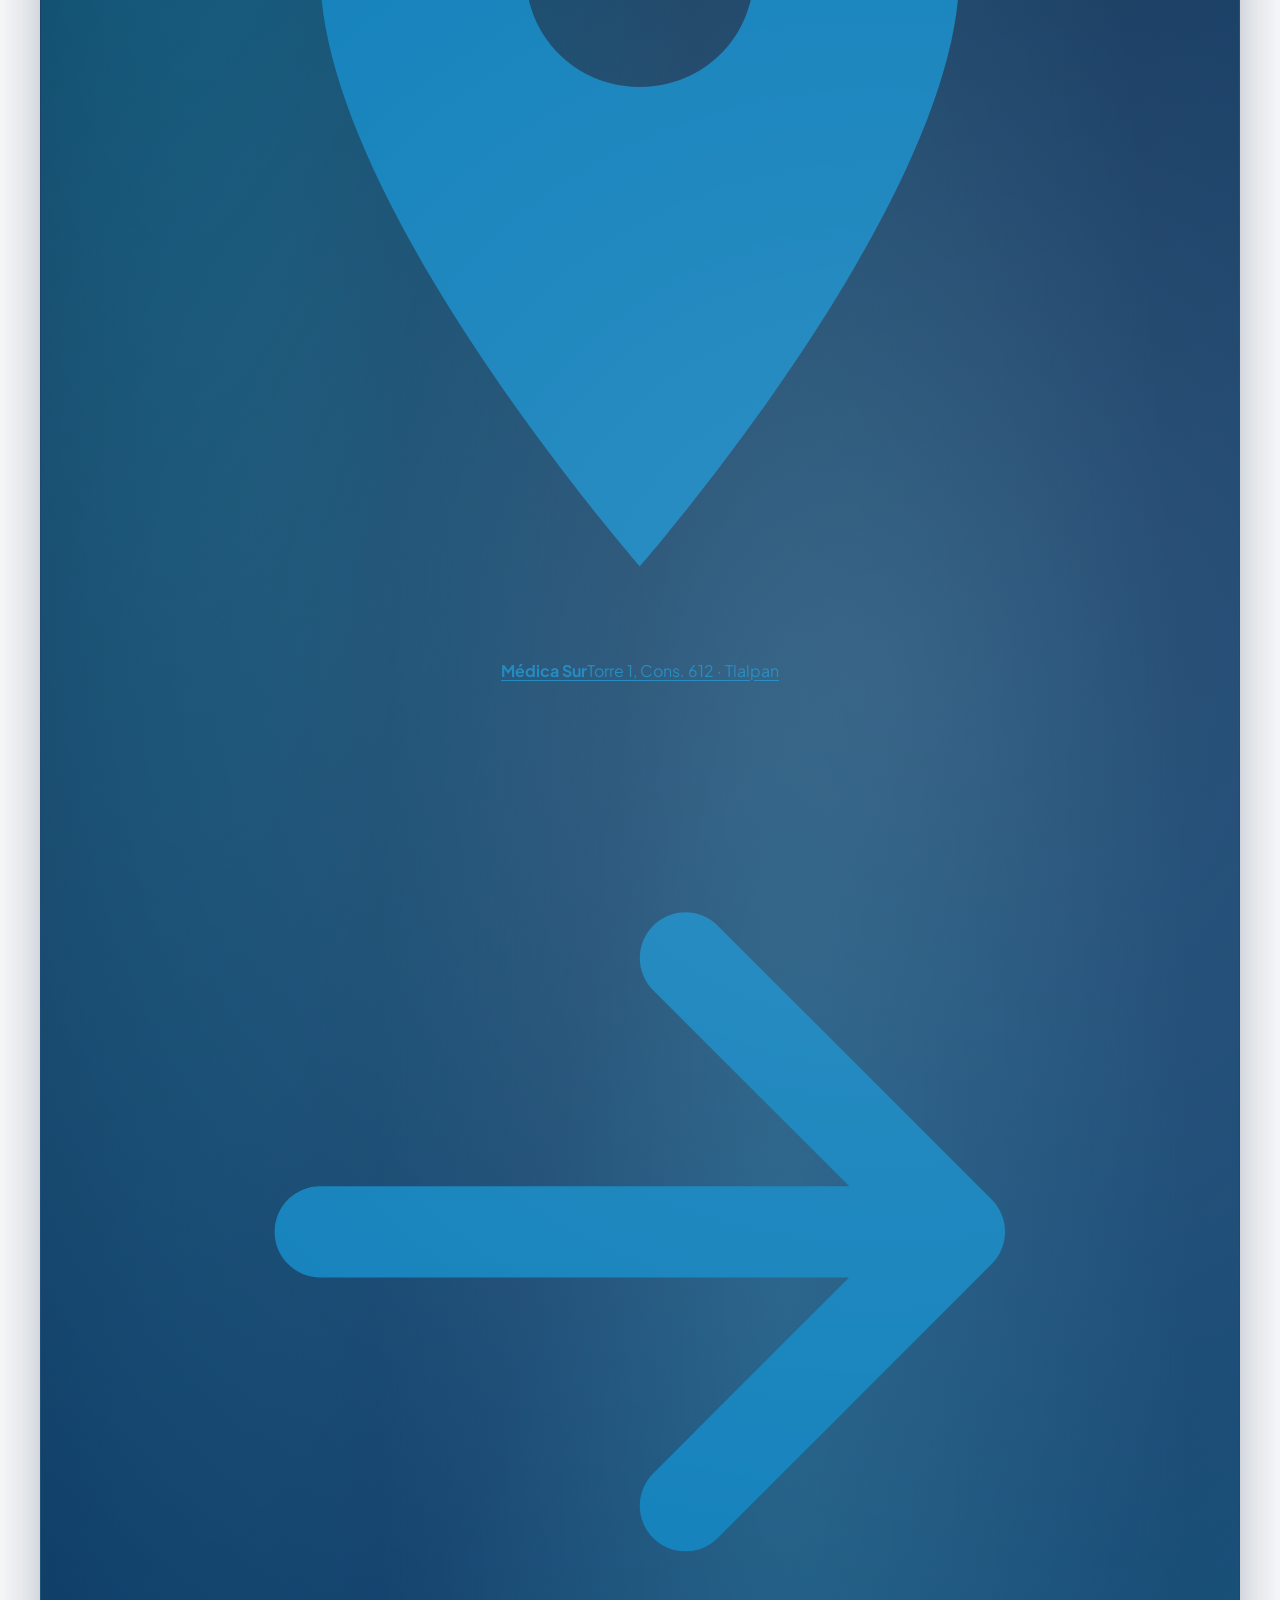
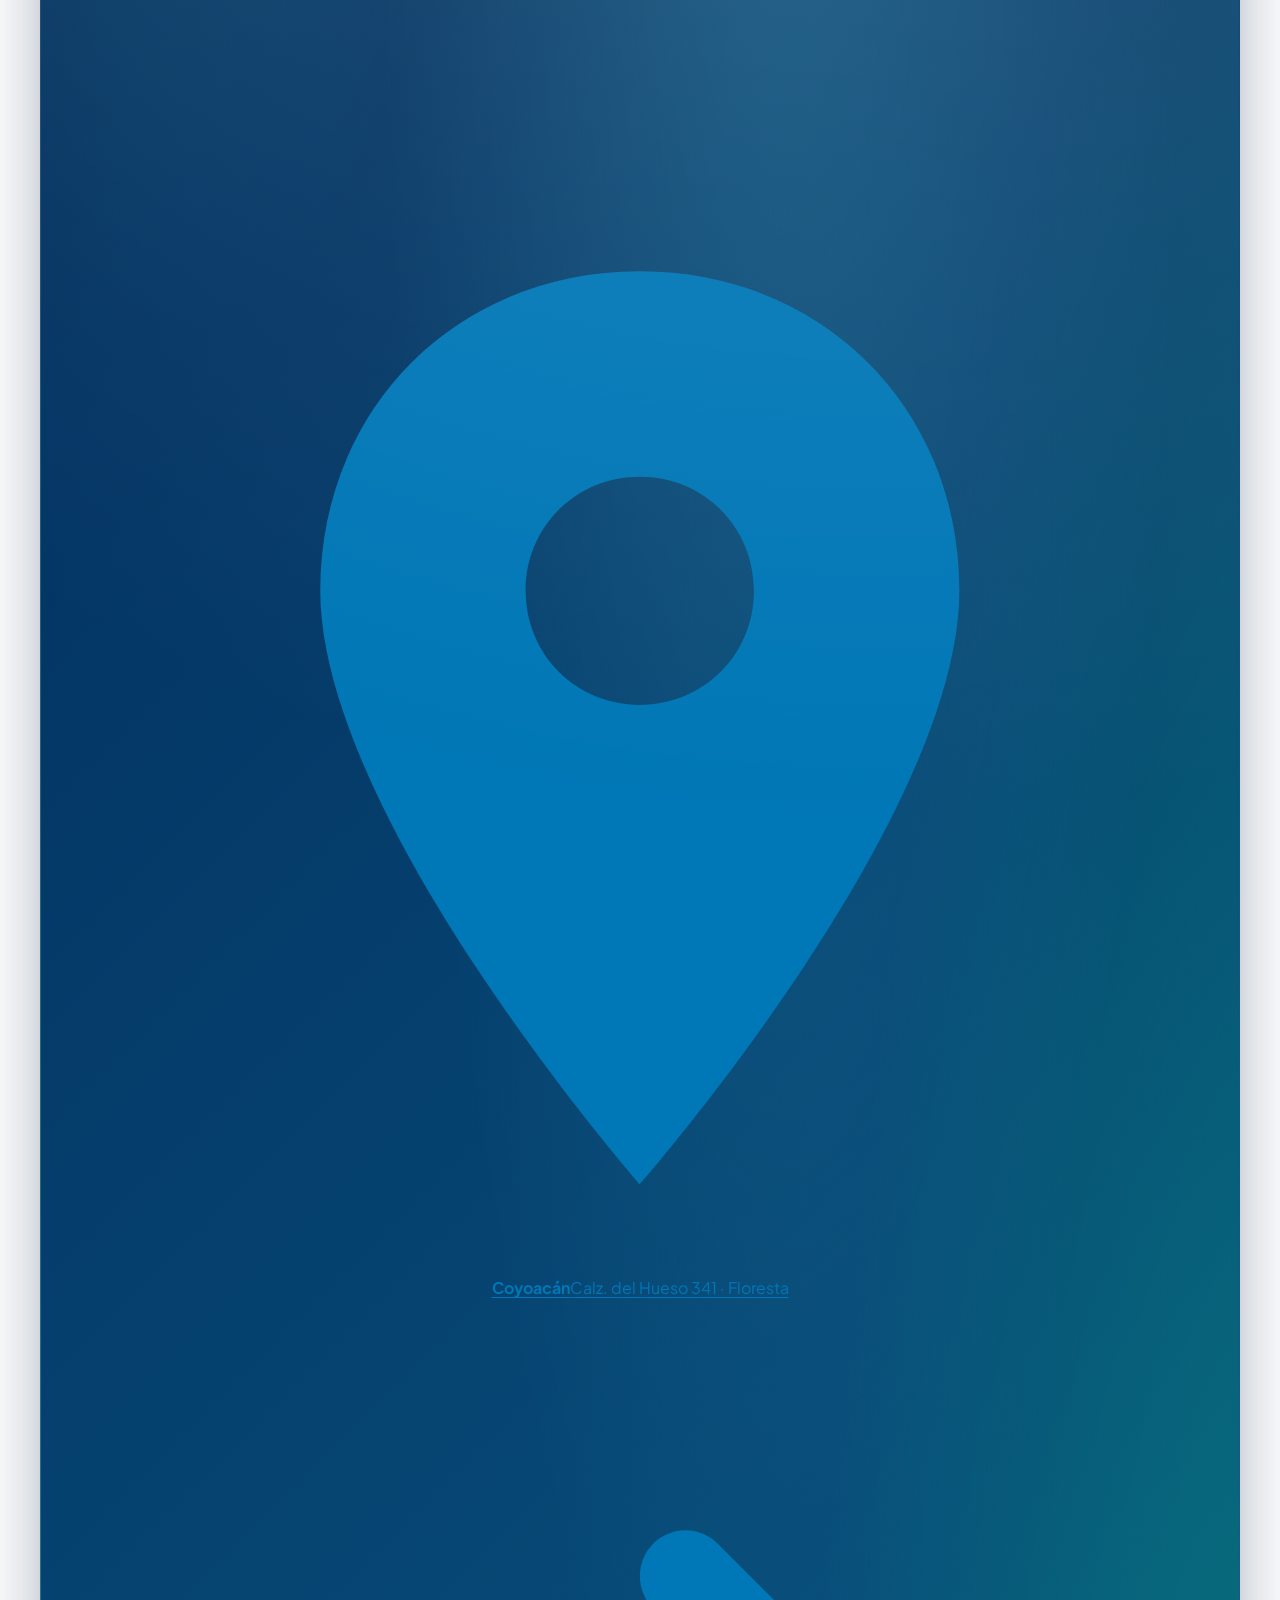
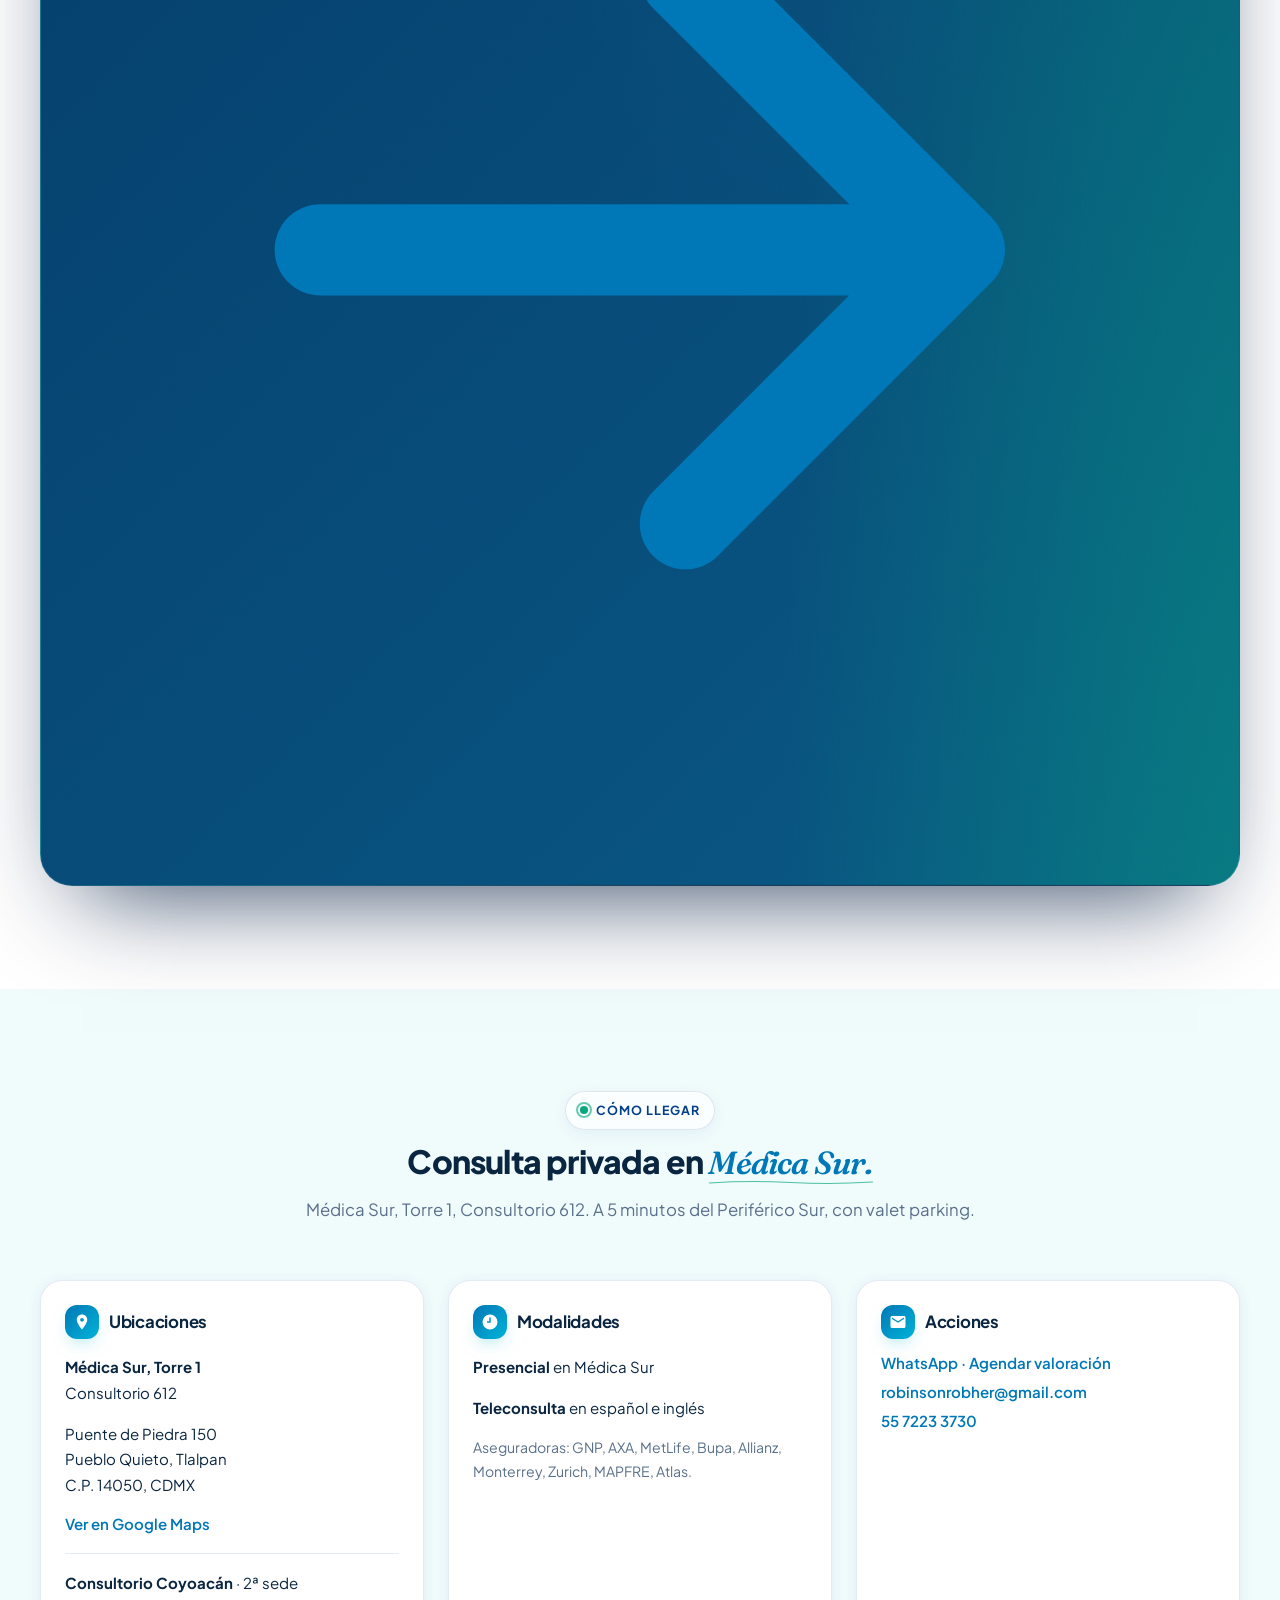
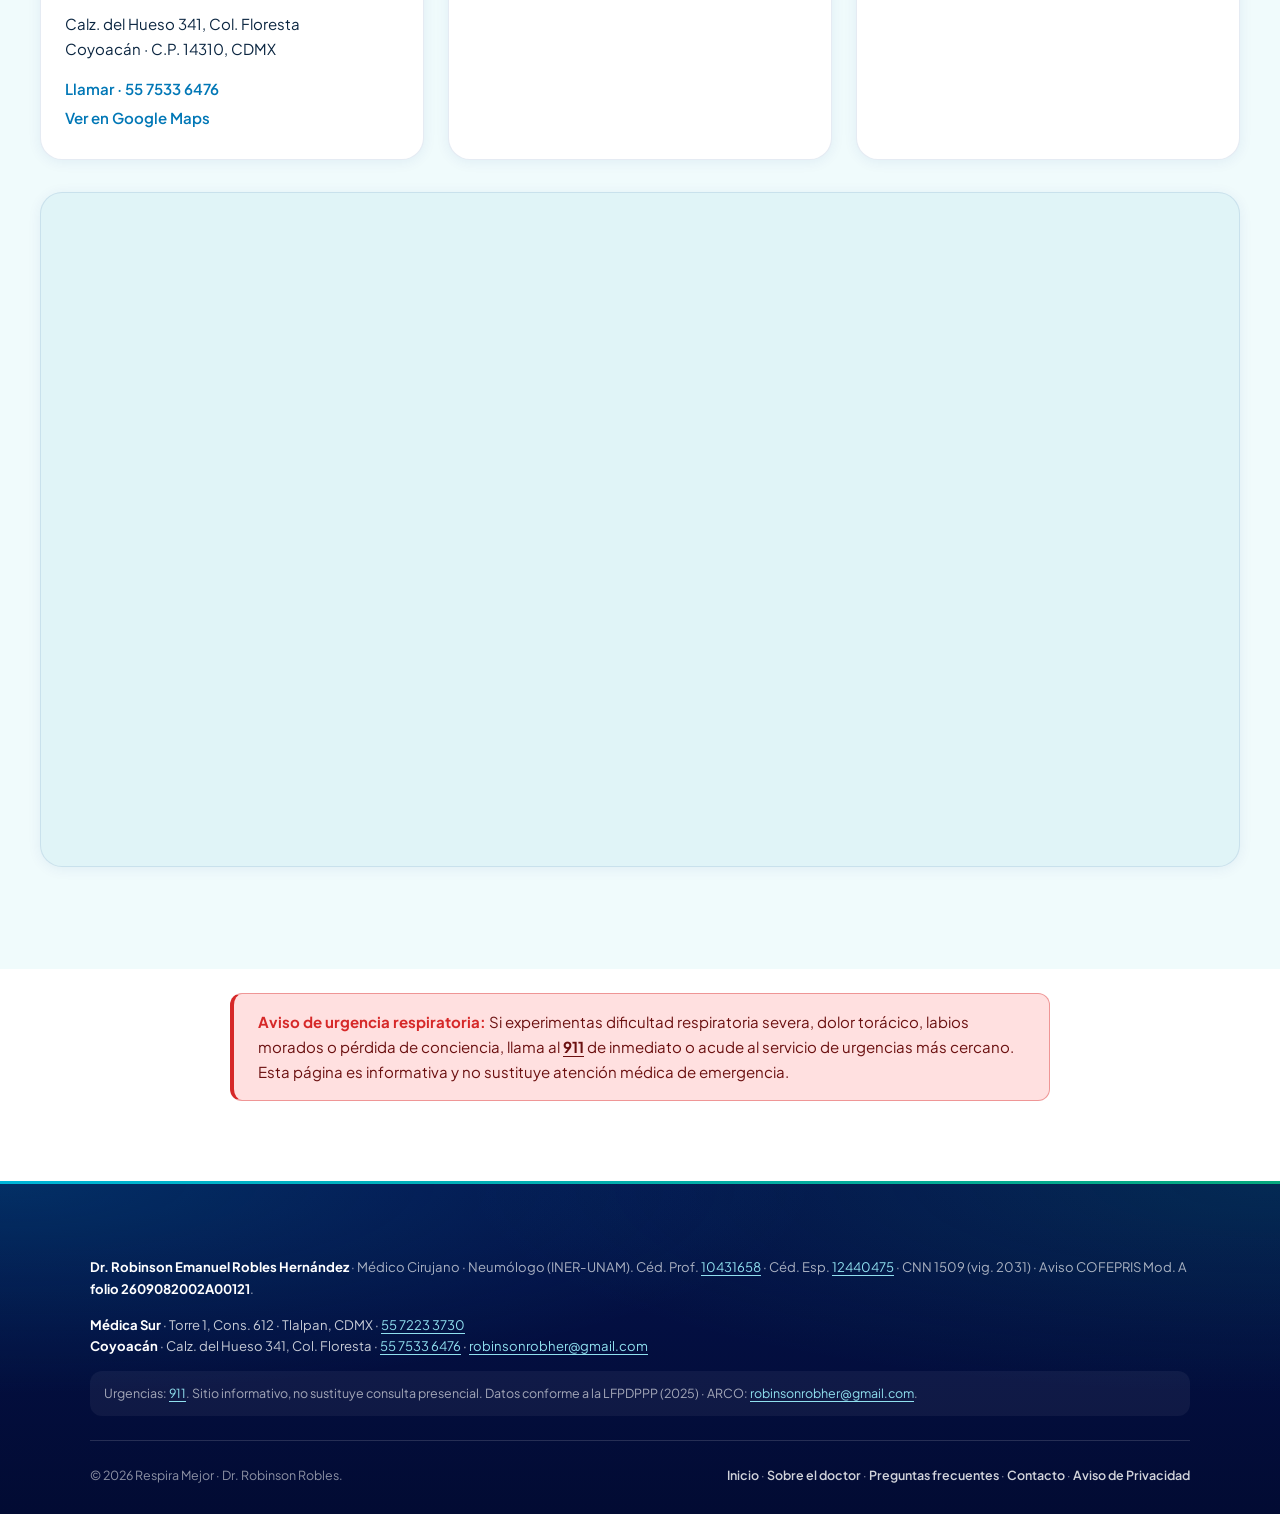
==== commit 17ff3170: "feat(apnea/consulta): paridad de poligrafia y direcciones de 2 sedes en FAQ - apnea/poligrafia: agre" ====
--- a/apnea-del-sueno/index.html
+++ b/apnea-del-sueno/index.html
@@ -126,7 +126,8 @@
           { "@type": "Question", "name": "¿Cómo se diagnostica la apnea del sueño?", "acceptedAnswer": { "@type": "Answer", "text": "Se inicia con una valoración clínica y cuestionarios de tamizaje (STOP-Bang, Epworth). El diagnóstico se confirma con una poligrafía respiratoria, que en muchos casos puede realizarse en tu domicilio, o con polisomnografía cuando el caso lo amerita. El resultado se expresa en el índice de apnea-hipopnea (IAH)." } },
           { "@type": "Question", "name": "¿La poligrafía se hace en casa?", "acceptedAnswer": { "@type": "Answer", "text": "En la mayoría de los casos sí: es un estudio domiciliario que registra tu respiración, ronquido y oxigenación mientras duermes en tu propia cama. La polisomnografía en laboratorio se reserva para casos seleccionados." } },
           { "@type": "Question", "name": "¿Qué es el CPAP y necesito uno de por vida?", "acceptedAnswer": { "@type": "Answer", "text": "El CPAP es un dispositivo que mantiene la vía aérea abierta con presión de aire durante el sueño; es el tratamiento de referencia para la apnea moderada a grave. La necesidad y duración dependen de la severidad y de medidas como el control de peso. El plan se individualiza y se ajusta en seguimiento." } },
-          { "@type": "Question", "name": "¿Qué riesgos tiene no tratar la apnea?", "acceptedAnswer": { "@type": "Answer", "text": "La apnea del sueño no tratada se asocia a hipertensión arterial, mayor riesgo cardiovascular, somnolencia diurna, accidentes por sueño al volante y deterioro de la calidad de vida. El tratamiento busca reducir esos riesgos." } }
+          { "@type": "Question", "name": "¿Qué riesgos tiene no tratar la apnea?", "acceptedAnswer": { "@type": "Answer", "text": "La apnea del sueño no tratada se asocia a hipertensión arterial, mayor riesgo cardiovascular, somnolencia diurna, accidentes por sueño al volante y deterioro de la calidad de vida. El tratamiento busca reducir esos riesgos." } },
+          { "@type": "Question", "name": "¿Dónde se realiza la valoración?", "acceptedAnswer": { "@type": "Answer", "text": "En dos consultorios al sur de la CDMX: Médica Sur (Torre 1, Consultorio 612, Puente de Piedra 150, Tlalpan, C.P. 14050) y Coyoacán (Calz. del Hueso 341, Col. Floresta, C.P. 14310). La poligrafía es un estudio a domicilio; la valoración y el seguimiento son presenciales o por teleconsulta." } }
         ]
       }
     ]
@@ -224,6 +225,11 @@
             <li><svg viewBox="0 0 24 24" fill="currentColor" aria-hidden="true"><path d="M9 16.17 4.83 12l-1.42 1.41L9 19 21 7l-1.41-1.41z"/></svg> <span>Diagnóstico según guías <b>AASM</b></span></li>
             <li><svg viewBox="0 0 24 24" fill="currentColor" aria-hidden="true"><path d="M9 16.17 4.83 12l-1.42 1.41L9 19 21 7l-1.41-1.41z"/></svg> <span>Ajuste y seguimiento del <b>CPAP</b> (mascarilla con aire a presión)</span></li>
           </ul>
+
+          <div class="promo-doctor">
+            <img class="promo-doctor__photo" src="../images/dr-robles-landing.jpg" alt="Dr. Robinson Robles, neumólogo y medicina del sueño en Médica Sur" width="96" height="96" loading="lazy" decoding="async">
+            <p class="promo-doctor__id"><b>Dr. Robinson Robles</b><span>Neumólogo · Medicina del sueño · INER / Médica Sur</span></p>
+          </div>
         </div>
 
         <aside class="offer-card" aria-label="Estudio de sueño a domicilio">
@@ -243,6 +249,16 @@
           </button>
           <p class="offer-card__fineprint">Te confirmo costos y preparación al agendar.</p>
         </aside>
+      </div>
+    </section>
+
+    <!-- ===== Métricas de confianza ===== -->
+    <section class="promo-stats" aria-label="Trayectoria del Dr. Robinson Robles">
+      <div class="promo-stats__inner">
+        <div class="promo-stats__cell"><b>10<small>+</small></b><span>Años de experiencia</span></div>
+        <div class="promo-stats__cell"><b>131</b><span>Reseñas verificadas</span></div>
+        <div class="promo-stats__cell"><b>4.9<small>★</small></b><span>Calificación promedio</span></div>
+        <div class="promo-stats__cell"><b>98<small>%</small></b><span>Recomiendan al doctor</span></div>
       </div>
     </section>
 
@@ -295,7 +311,7 @@
         <div class="promo-head promo-head--center">
           <p class="atmen-kicker">Pago y cobertura</p>
           <h2 id="precios-title">Trabajo con tu <em>aseguradora.</em></h2>
-          <p>Atención por reembolso o pago directo. Te confirmo el costo del estudio y la valoración al agendar.</p>
+          <p>Atención particular. Trabaja con las principales aseguradoras de gastos médicos mayores. Te confirmo el costo del estudio y la preparación al agendar.</p>
         </div>
 
         <div class="risk-note" style="margin-top:8px;">
@@ -305,6 +321,27 @@
           </div>
           <p>Recomendamos verificar cobertura con tu aseguradora antes de la cita.</p>
         </div>
+      </div>
+    </section>
+
+    <!-- ===== Reseñas ===== -->
+    <section class="promo-section promo-section--cloud" aria-labelledby="resenas-title">
+      <div class="promo-wrap">
+        <div class="promo-head promo-head--center">
+          <p class="atmen-kicker">Reseñas verificadas</p>
+          <h2 id="resenas-title">Lo que dicen <em>sus pacientes.</em></h2>
+          <p>4.9 de 5 · 131 reseñas verificables en Doctoralia. Sin curaduría.</p>
+        </div>
+
+        <p class="t-hint" aria-hidden="true">Desliza para ver más <span>→</span></p>
+        <div class="testimonials-grid">
+          <figure class="t-card"><span class="t-card__quote-mark" aria-hidden="true">”</span><blockquote class="t-card__quote">"Excelente explicación del estado de salud de mi papá; le realizó un ultrasonido en la consulta que ayudó muchísimo a detectar su enfermedad."</blockquote><figcaption class="t-card__meta"><span class="t-card__avatar" aria-hidden="true">VV</span><div><span class="t-card__name">Víctor Vargas</span><span class="t-card__date">Doctoralia · verificada</span></div></figcaption></figure>
+          <figure class="t-card"><span class="t-card__quote-mark" aria-hidden="true">”</span><blockquote class="t-card__quote">"Muy preparado, inteligente, y sus pacientes le importan. Notable su enfoque integral."</blockquote><figcaption class="t-card__meta"><span class="t-card__avatar t-card__avatar--leaf" aria-hidden="true">AA</span><div><span class="t-card__name">A. A.</span><span class="t-card__date">Doctoralia · verificada</span></div></figcaption></figure>
+          <figure class="t-card"><span class="t-card__quote-mark" aria-hidden="true">”</span><blockquote class="t-card__quote">"Se toma su tiempo para explicar; desde el primer trato genera confianza."</blockquote><figcaption class="t-card__meta"><span class="t-card__avatar" aria-hidden="true">AL</span><div><span class="t-card__name">Alejandra</span><span class="t-card__date">Doctoralia · verificada</span></div></figcaption></figure>
+          <figure class="t-card"><span class="t-card__quote-mark" aria-hidden="true">”</span><blockquote class="t-card__quote">"Excelente trato y manejo del paciente, profesionalismo y ética."</blockquote><figcaption class="t-card__meta"><span class="t-card__avatar t-card__avatar--leaf" aria-hidden="true">AS</span><div><span class="t-card__name">Abraham Solís</span><span class="t-card__date">Doctoralia · verificada</span></div></figcaption></figure>
+          <figure class="t-card"><span class="t-card__quote-mark" aria-hidden="true">”</span><blockquote class="t-card__quote">"Empático, preocupado realmente por su paciente incluso antes de conocerlo."</blockquote><figcaption class="t-card__meta"><span class="t-card__avatar" aria-hidden="true">CM</span><div><span class="t-card__name">Carmen Márquez</span><span class="t-card__date">Doctoralia · verificada</span></div></figcaption></figure>
+        </div>
+        <p class="testimonials-source">Reseñas verbatim verificables en el <a href="https://www.doctoralia.com.mx/robinson-robles/neumologo/ciudad-de-mexico" rel="external noopener">perfil del Dr. Robles en Doctoralia</a>.</p>
       </div>
     </section>
 
@@ -319,6 +356,7 @@
         <details class="faq-item"><summary><span class="faq-q">¿La poligrafía se hace en mi casa?</span><span class="faq-chev" aria-hidden="true">+</span></summary><div class="faq-a"><p>En la mayoría de los casos sí. Es un estudio domiciliario que registra tu respiración, ronquido y oxigenación mientras duermes en tu propia cama, lo que suele dar un sueño más representativo.</p></div></details>
         <details class="faq-item"><summary><span class="faq-q">¿Voy a necesitar un CPAP de por vida?</span><span class="faq-chev" aria-hidden="true">+</span></summary><div class="faq-a"><p>El CPAP (mascarilla con aire a presión que mantiene abierta la vía respiratoria al dormir) es el tratamiento de referencia para la apnea moderada a grave. La necesidad y la duración dependen de la gravedad y de medidas como el control de peso. El plan se individualiza y se ajusta en cada seguimiento.</p></div></details>
         <details class="faq-item"><summary><span class="faq-q">¿Qué pasa si no la trato?</span><span class="faq-chev" aria-hidden="true">+</span></summary><div class="faq-a"><p>La apnea no tratada se asocia a hipertensión, mayor riesgo cardiovascular, somnolencia diurna y accidentes por sueño al volante. El tratamiento busca reducir esos riesgos y mejorar tu descanso.</p></div></details>
+        <details class="faq-item"><summary><span class="faq-q">¿Dónde se realiza la valoración?</span><span class="faq-chev" aria-hidden="true">+</span></summary><div class="faq-a"><p>En dos consultorios al sur de la CDMX: <b>Médica Sur</b> — Torre 1, Consultorio 612, Puente de Piedra 150, Tlalpan, C.P. 14050 (a 5 min del Periférico Sur, con valet parking); y <b>Coyoacán</b> — Calz. del Hueso 341, Col. Floresta, C.P. 14310. La poligrafía es un estudio a domicilio; la valoración y el seguimiento son presenciales o por teleconsulta.</p></div></details>
       </div>
     </section>
 
@@ -336,6 +374,18 @@
             <a class="cta-aurora__wa" href="https://wa.me/5215572233730?text=Hola%2C%20vi%20la%20p%C3%A1gina%20de%20apnea%20del%20sue%C3%B1o%20y%20quiero%20agendar%20una%20valoraci%C3%B3n.">
               <svg viewBox="0 0 24 24" fill="currentColor" aria-hidden="true"><path d="M12.04 2C6.58 2 2.13 6.45 2.13 11.91c0 1.75.46 3.46 1.32 4.97L2 22l5.25-1.38a9.9 9.9 0 0 0 4.79 1.22h.01c5.46 0 9.9-4.45 9.9-9.91 0-2.65-1.03-5.14-2.9-7.01A9.82 9.82 0 0 0 12.04 2Zm5.8 14.04c-.25.7-1.44 1.33-1.99 1.41-.53.08-1.17.11-1.89-.12-.43-.14-.99-.32-1.7-.63-2.99-1.29-4.95-4.3-5.1-4.5-.15-.2-1.22-1.62-1.22-3.1 0-1.48.78-2.2 1.05-2.5.27-.3.59-.37.79-.37.2 0 .39 0 .56.01.18.01.42-.07.66.5.25.59.84 2.04.91 2.19.07.15.12.32.02.52-.1.2-.15.32-.3.5-.15.17-.31.39-.45.52-.15.15-.3.31-.13.6.17.3.76 1.25 1.63 2.02 1.12 1 2.07 1.31 2.36 1.46.3.15.47.12.64-.07.17-.2.74-.86.94-1.16.2-.3.39-.25.66-.15.27.1 1.72.81 2.01.96.3.15.5.22.57.35.07.12.07.72-.18 1.42Z"/></svg>
               WhatsApp
+            </a>
+          </div>
+          <div class="cta-sedes">
+            <a class="cta-sede" href="https://www.google.com/maps/search/?api=1&query=Hospital+M%C3%A9dica+Sur+Puente+de+Piedra+150+Tlalpan" target="_blank" rel="external noopener" aria-label="Ver Médica Sur en Google Maps">
+              <span class="cta-sede__ic" aria-hidden="true"><svg viewBox="0 0 24 24" fill="currentColor"><path d="M12 2C8 2 5 5 5 9c0 5 7 13 7 13s7-8 7-13c0-4-3-7-7-7zm0 9.5c-1.4 0-2.5-1.1-2.5-2.5S10.6 6.5 12 6.5s2.5 1.1 2.5 2.5S13.4 11.5 12 11.5z"/></svg></span>
+              <span class="cta-sede__txt"><b>Médica Sur</b><span>Torre 1, Cons. 612 · Tlalpan</span></span>
+              <span class="cta-sede__go" aria-hidden="true"><svg viewBox="0 0 24 24" fill="none" stroke="currentColor" stroke-width="2" stroke-linecap="round" stroke-linejoin="round"><path d="M5 12h14M13 6l6 6-6 6"/></svg></span>
+            </a>
+            <a class="cta-sede" href="https://www.google.com/maps/search/?api=1&query=Calz.+del+Hueso+341+Col.+Floresta+Coyoac%C3%A1n+CDMX" target="_blank" rel="external noopener" aria-label="Ver consultorio Coyoacán en Google Maps">
+              <span class="cta-sede__ic" aria-hidden="true"><svg viewBox="0 0 24 24" fill="currentColor"><path d="M12 2C8 2 5 5 5 9c0 5 7 13 7 13s7-8 7-13c0-4-3-7-7-7zm0 9.5c-1.4 0-2.5-1.1-2.5-2.5S10.6 6.5 12 6.5s2.5 1.1 2.5 2.5S13.4 11.5 12 11.5z"/></svg></span>
+              <span class="cta-sede__txt"><b>Coyoacán</b><span>Calz. del Hueso 341 · Floresta</span></span>
+              <span class="cta-sede__go" aria-hidden="true"><svg viewBox="0 0 24 24" fill="none" stroke="currentColor" stroke-width="2" stroke-linecap="round" stroke-linejoin="round"><path d="M5 12h14M13 6l6 6-6 6"/></svg></span>
             </a>
           </div>
         </div>
